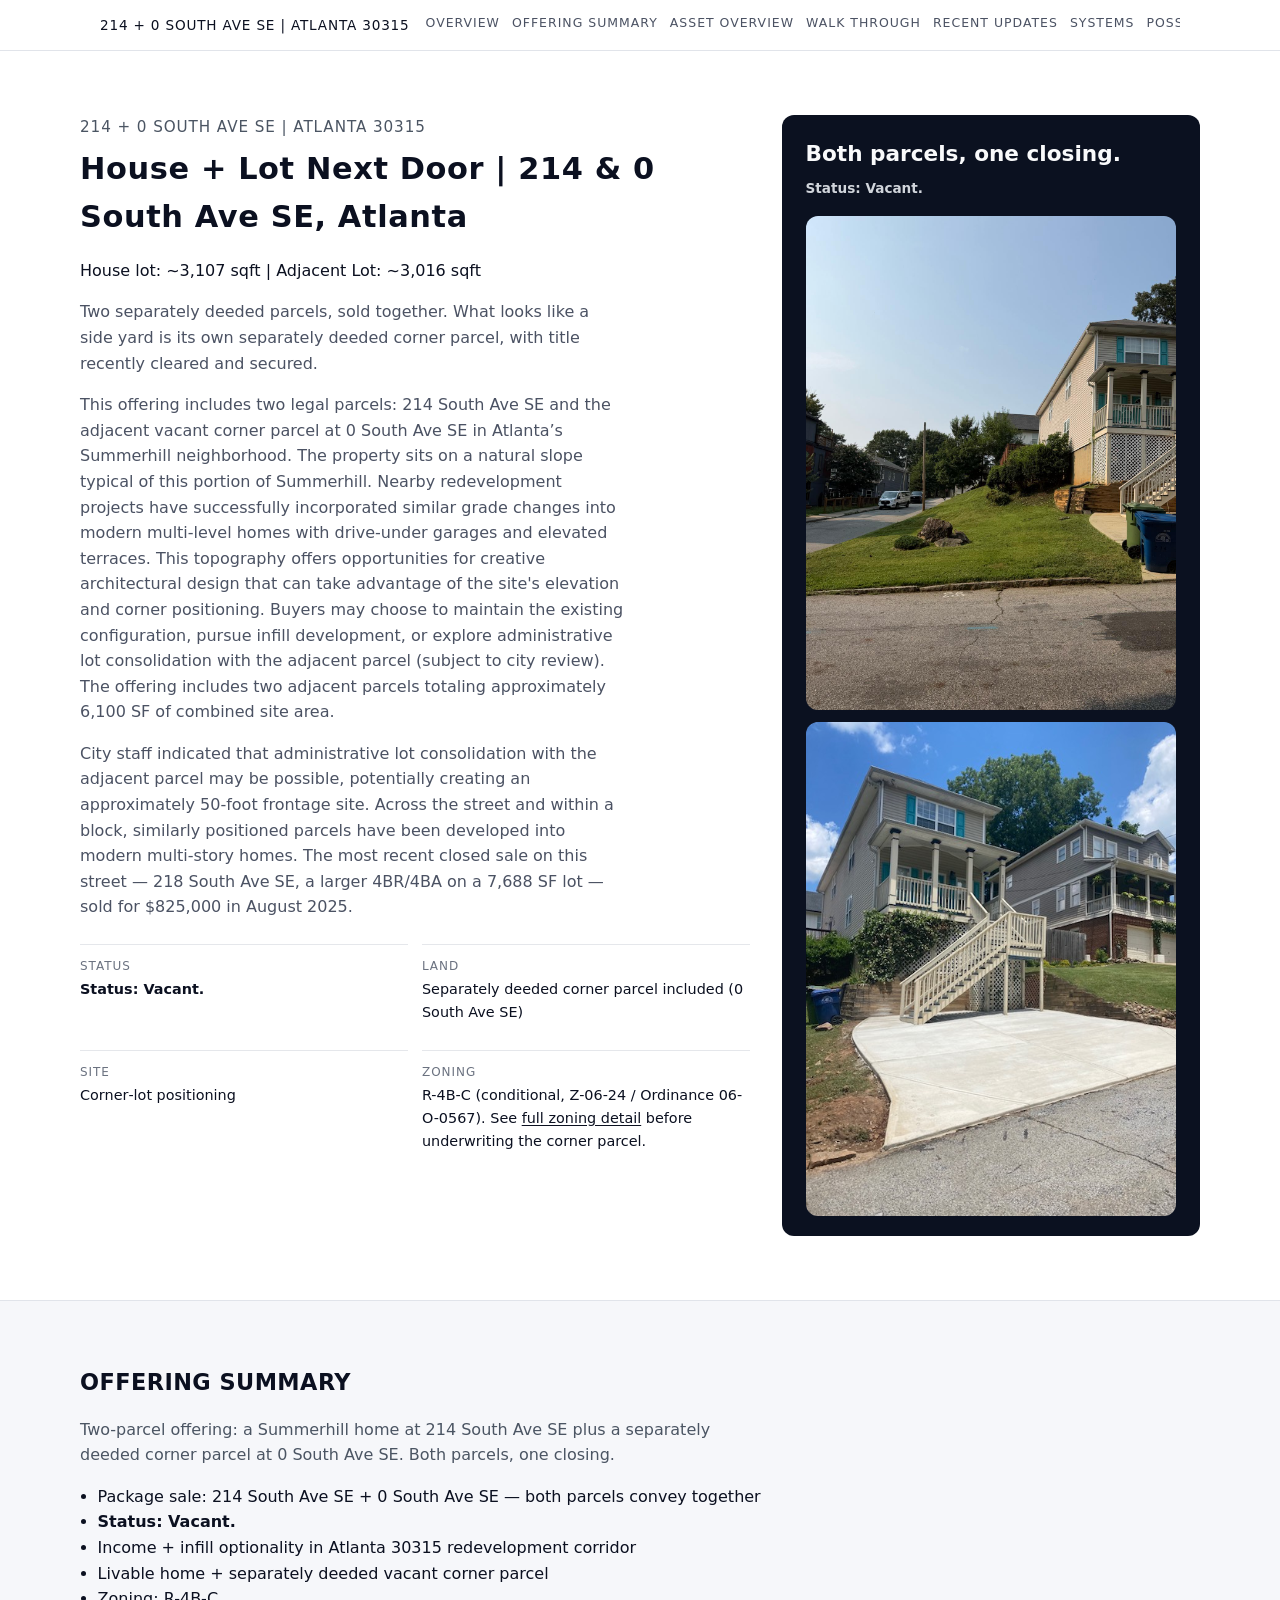
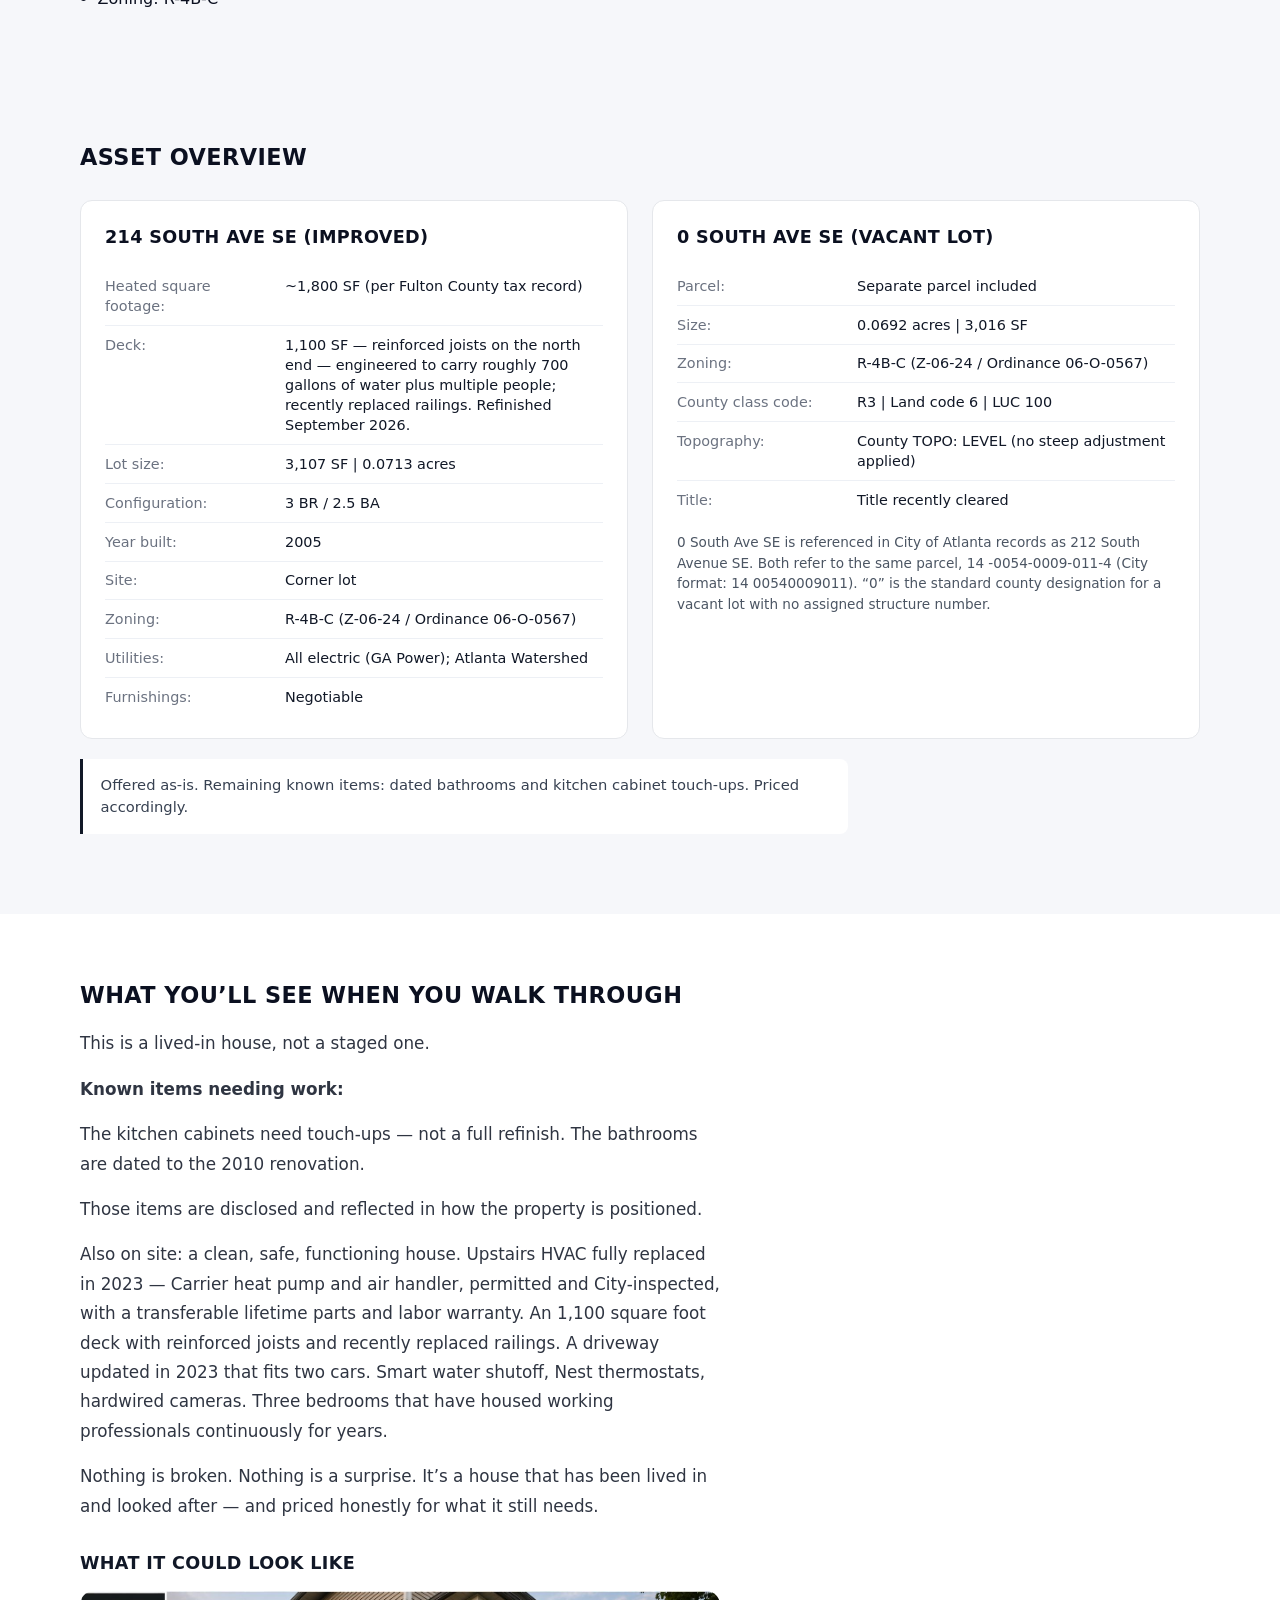
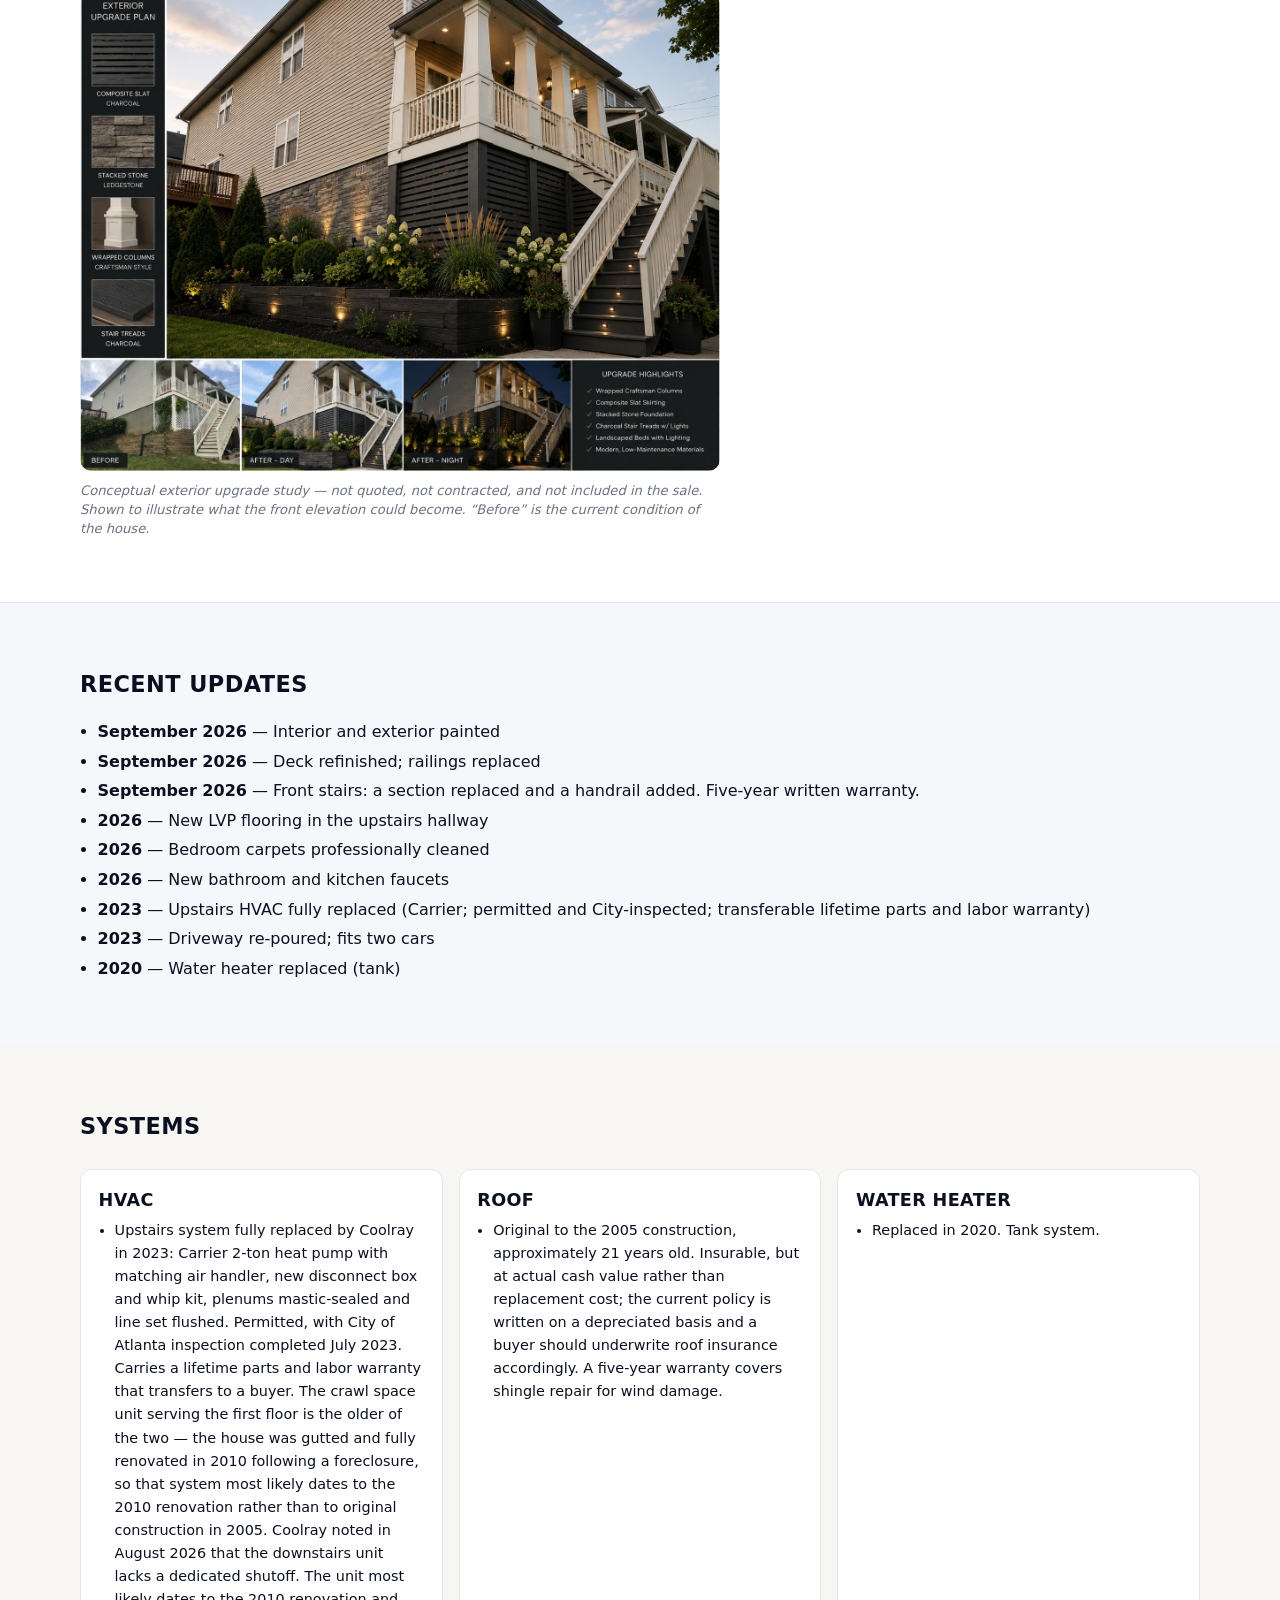
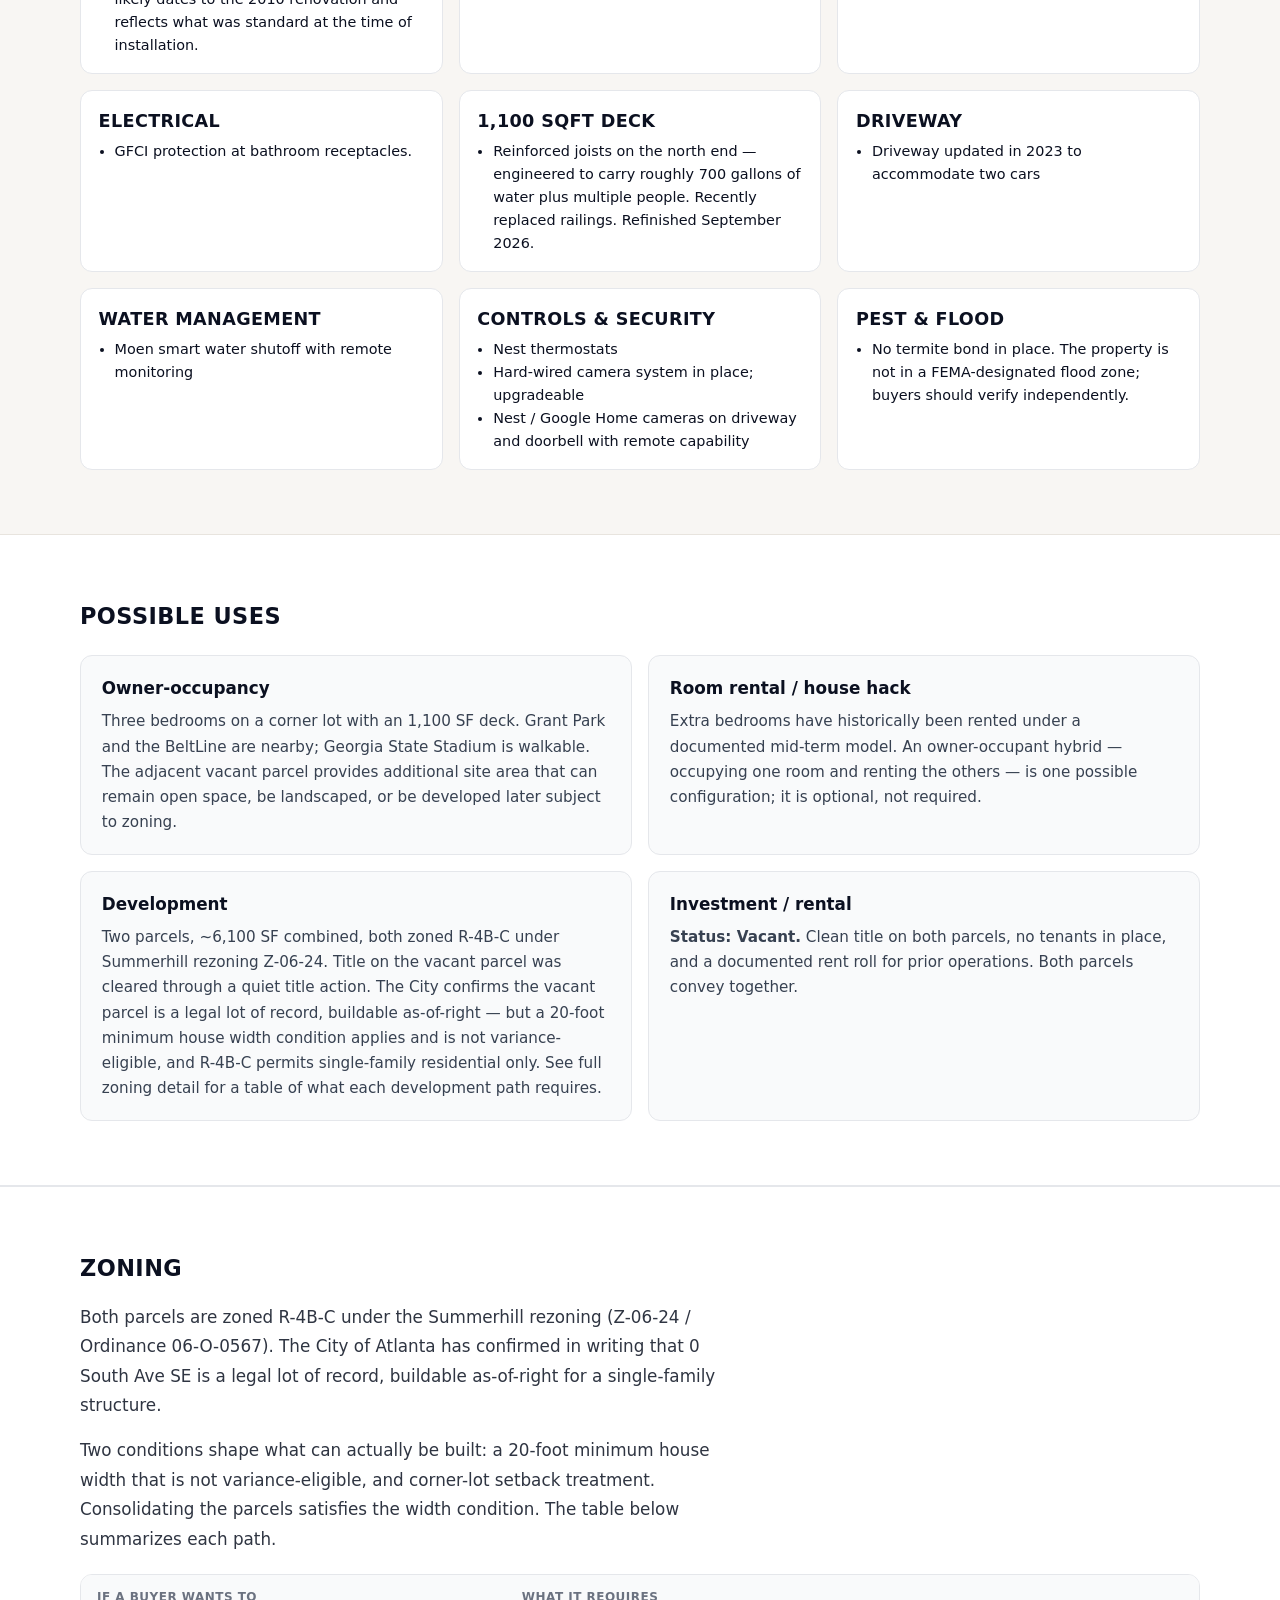
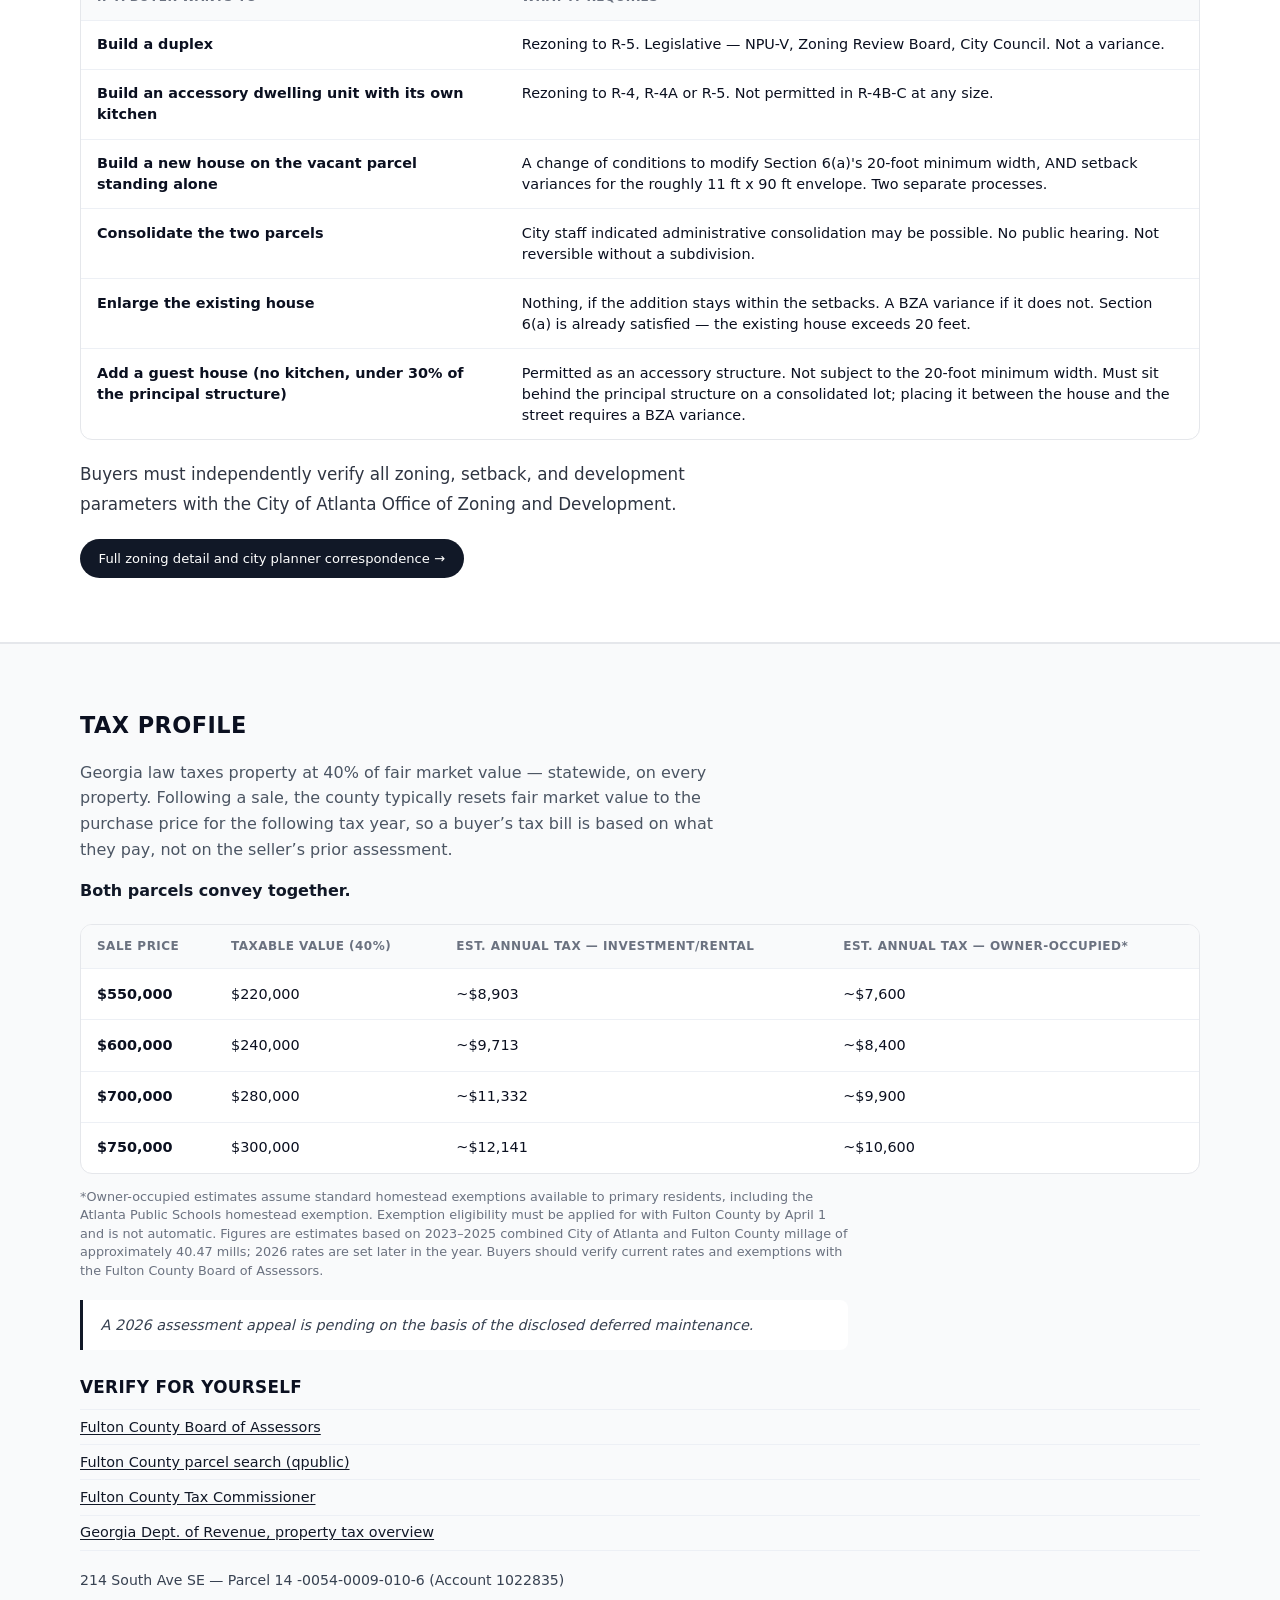
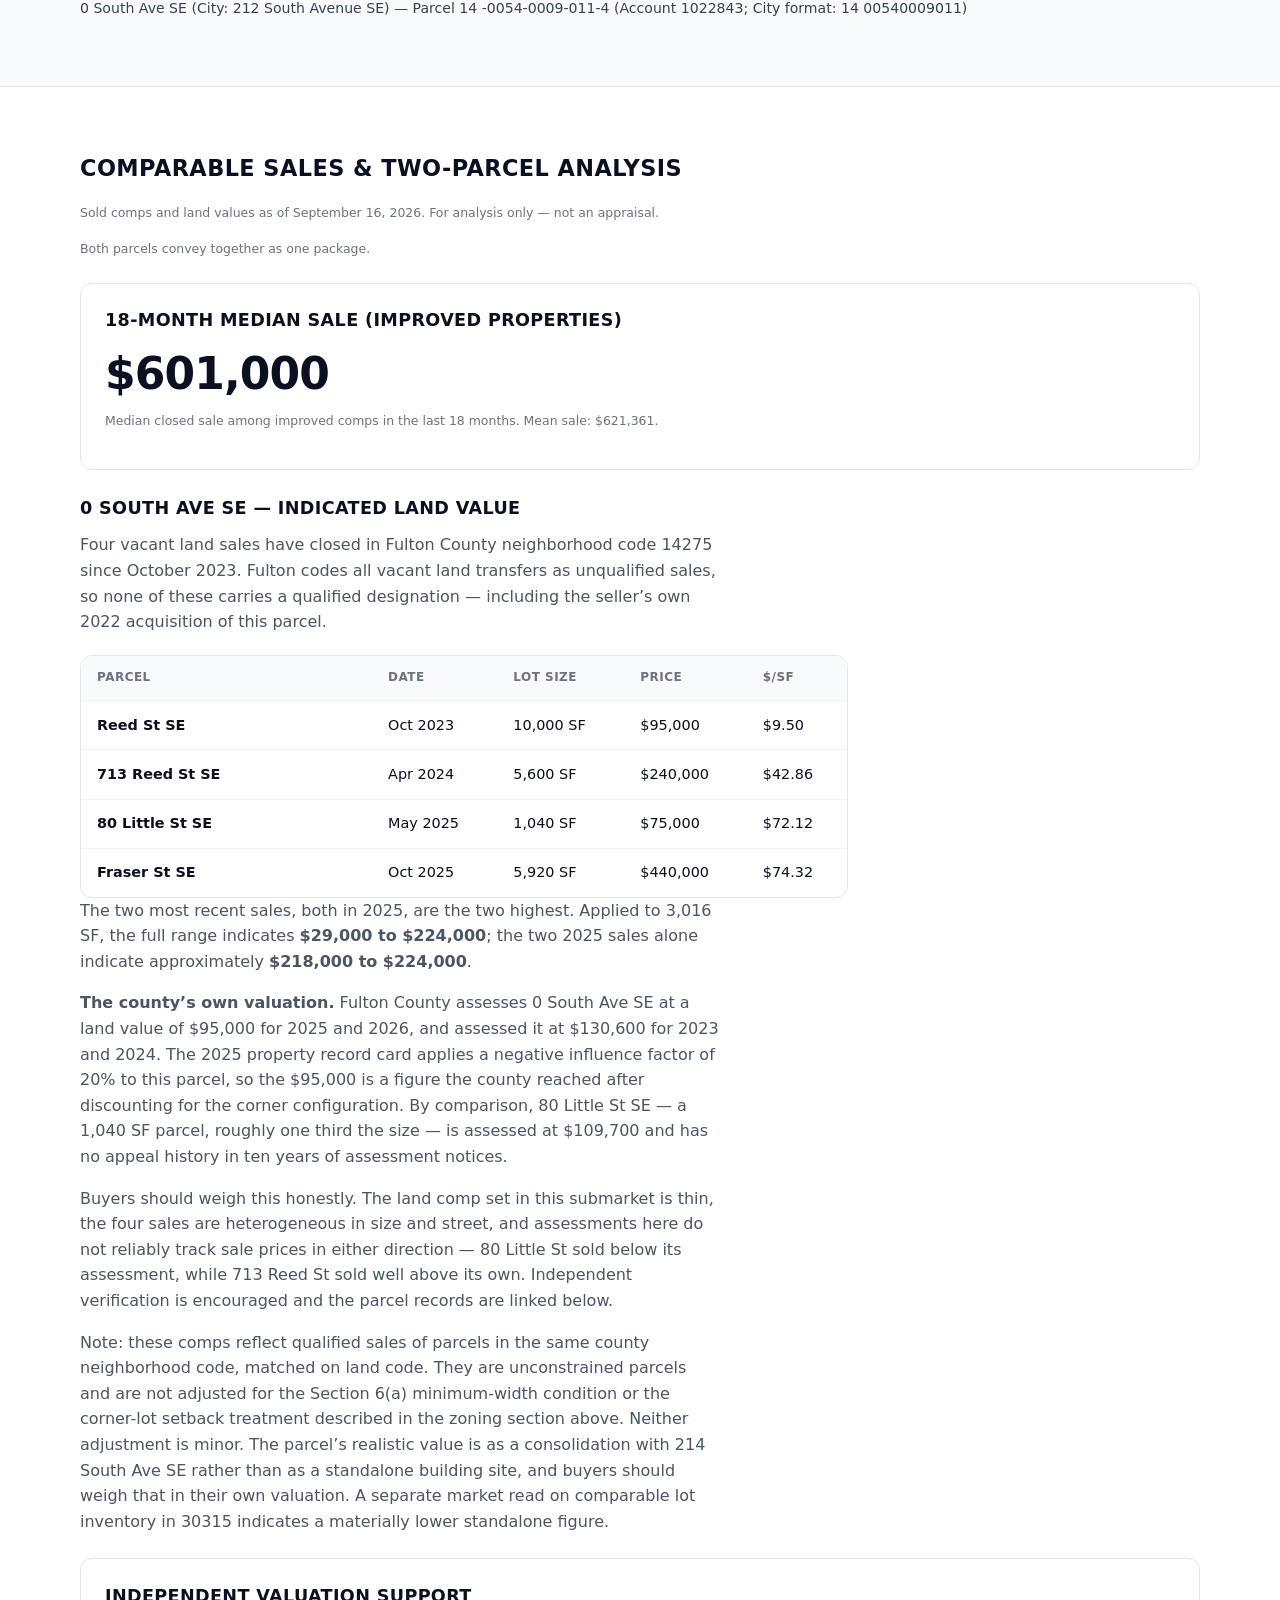
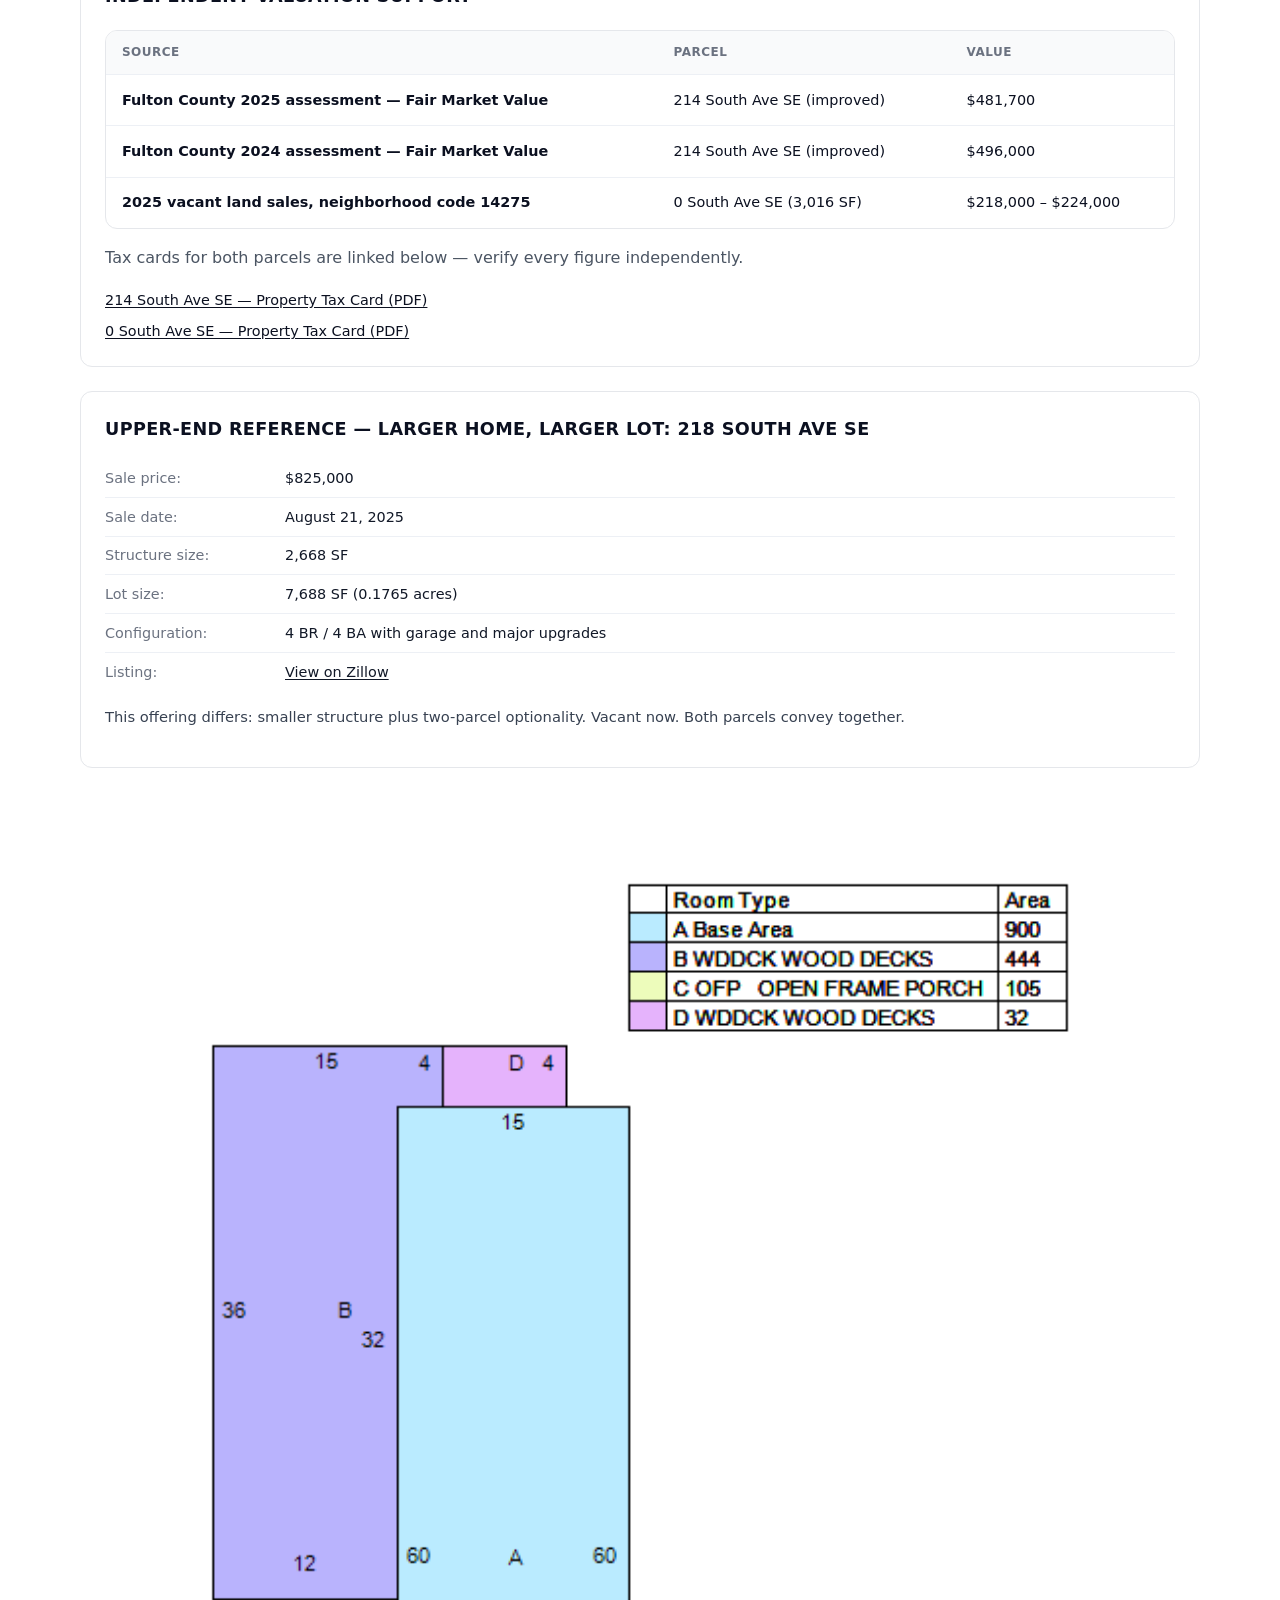
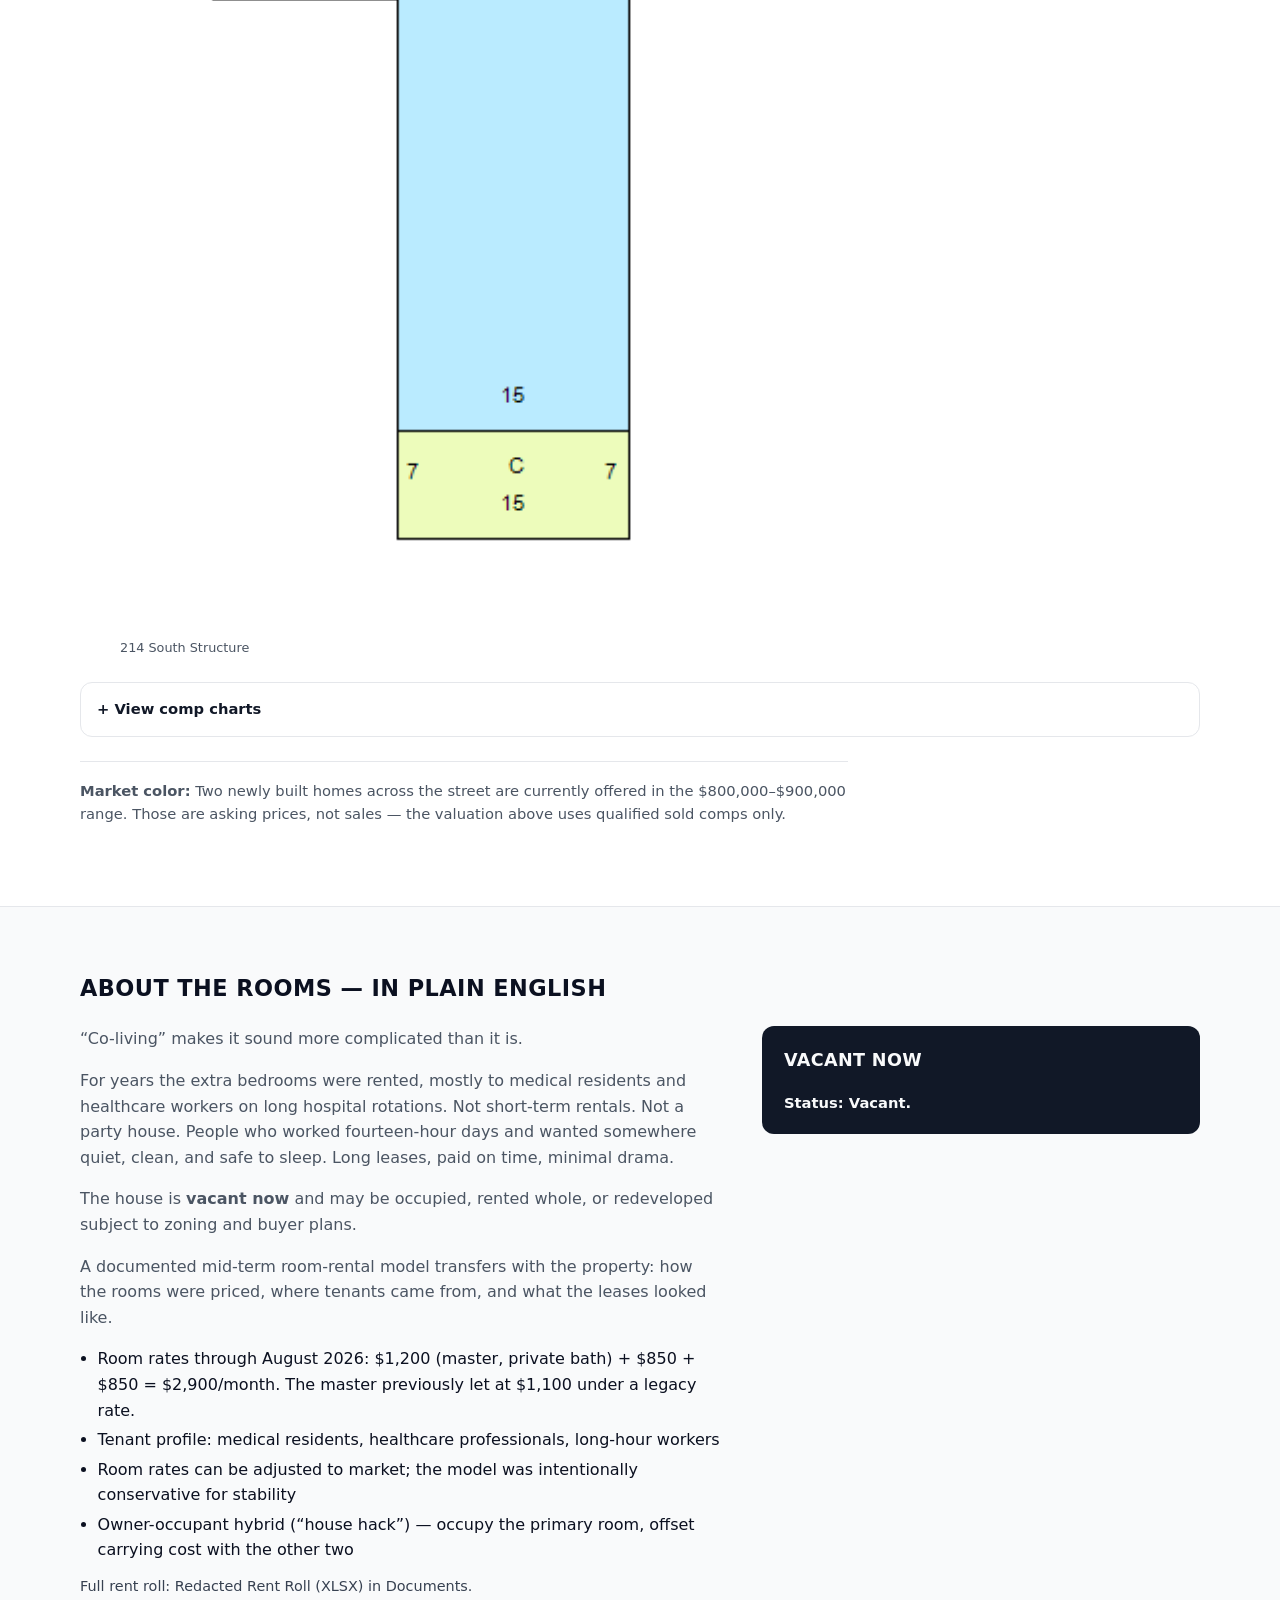
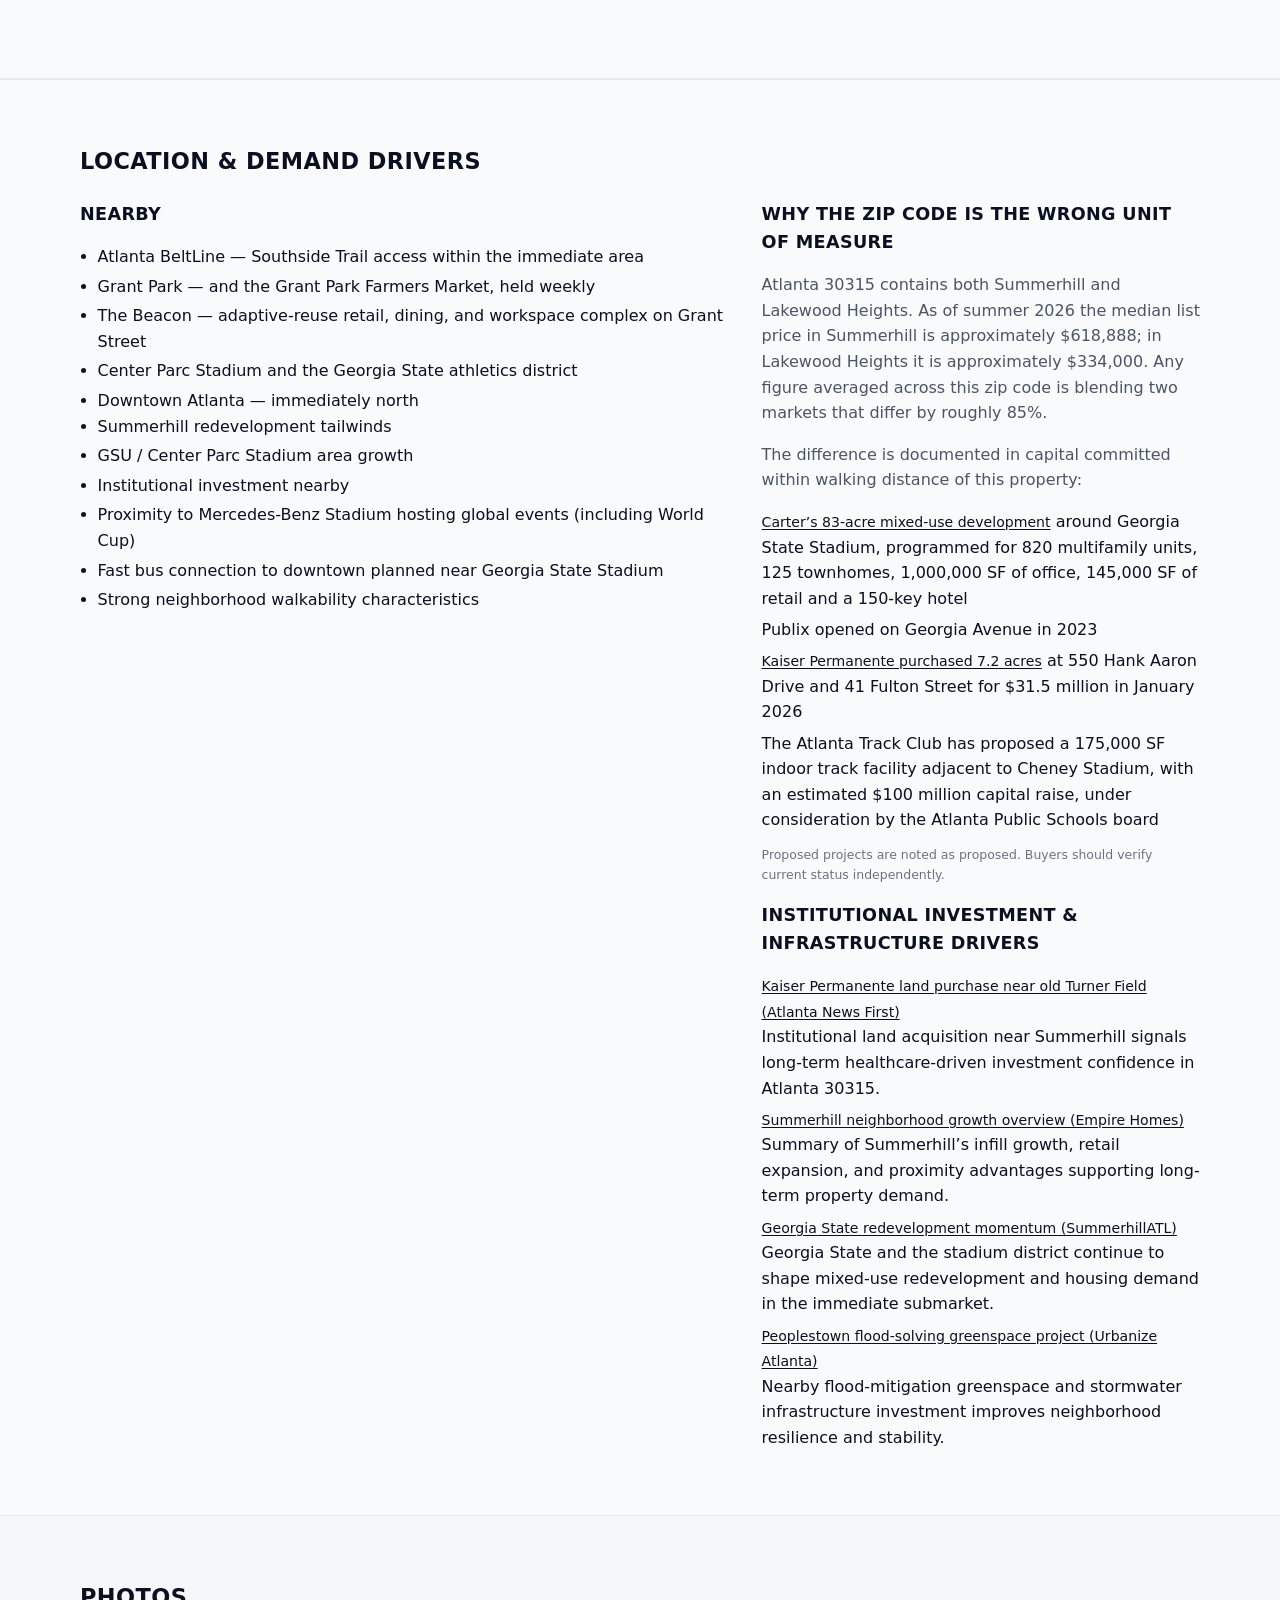
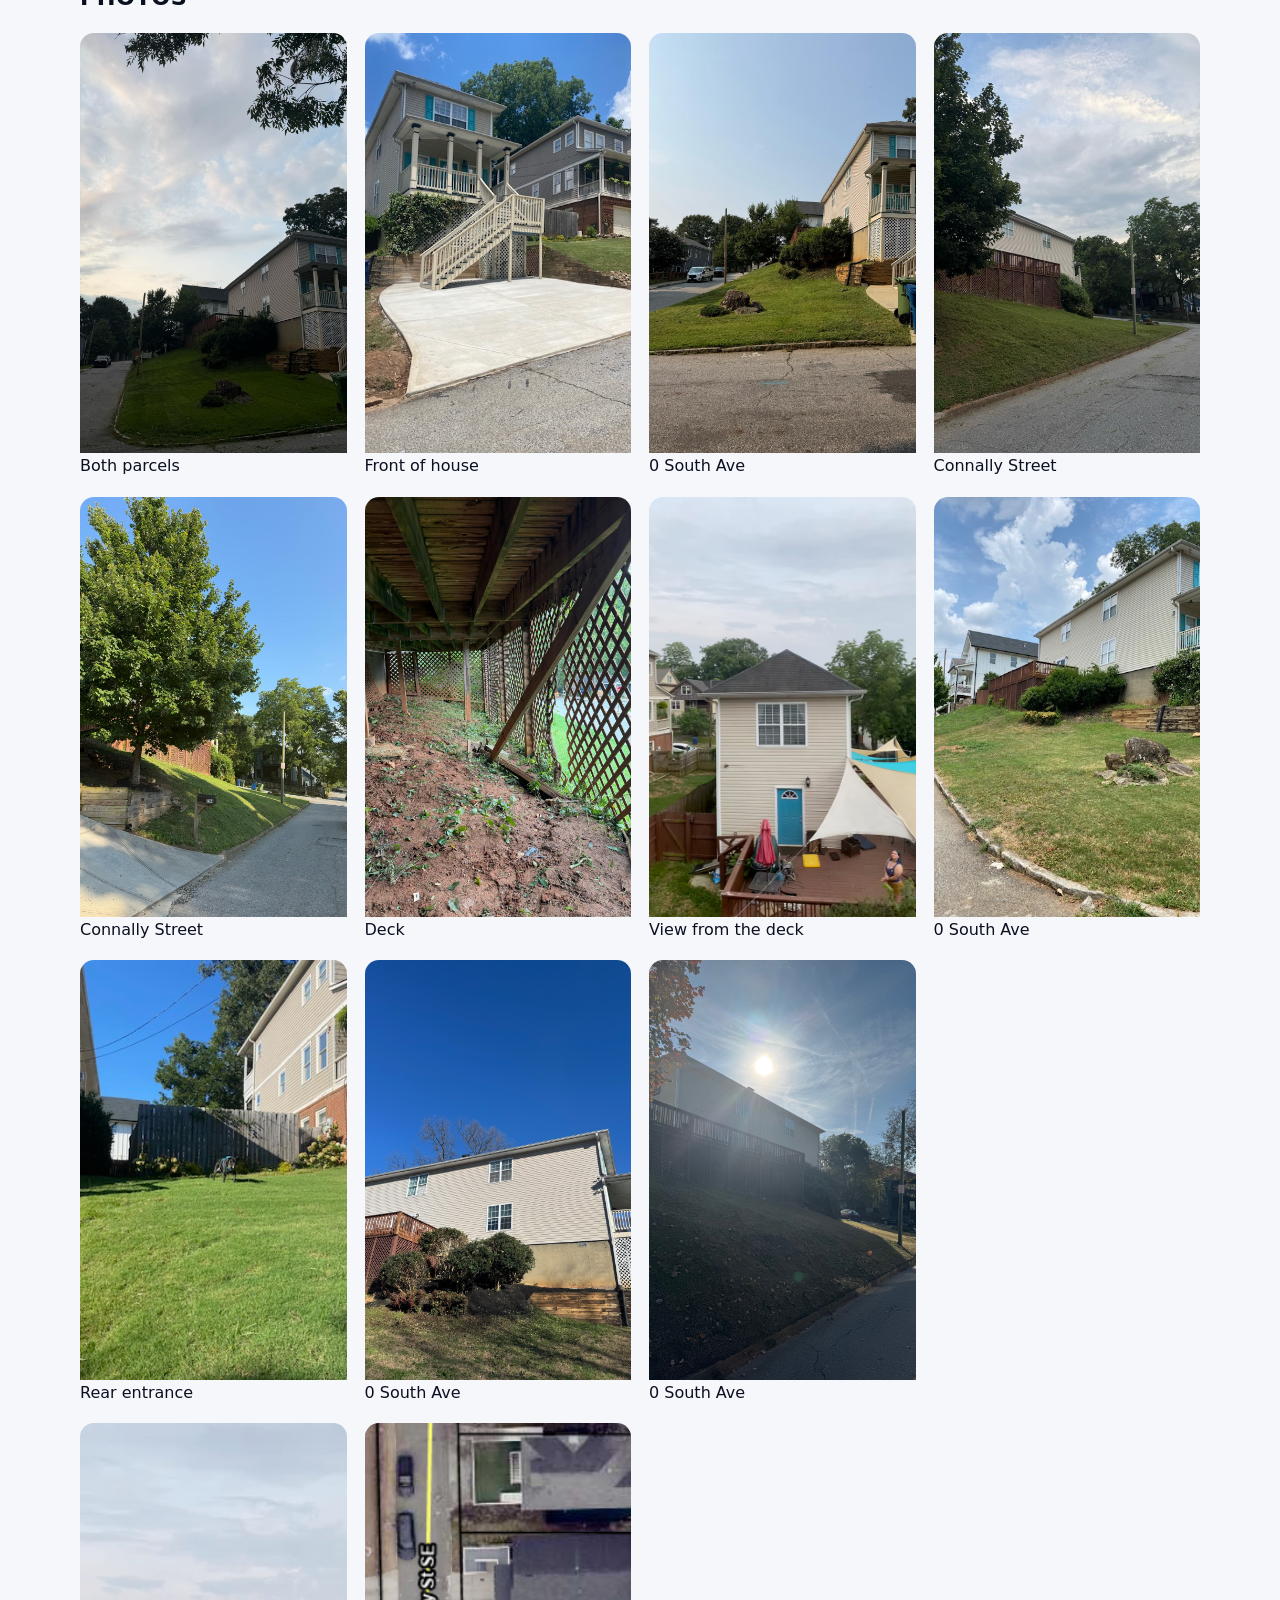
==== index.html @ 2aef4c03 "Remove hero asking/status summary block above H1 Drop the pre-headline parcel summary so the page op" ====
<!DOCTYPE html>
<html lang="en">
<head>
<meta charset="UTF-8" />
<meta name="viewport" content="width=device-width, initial-scale=1" />

<title>House + Lot Next Door | 214 & 0 South Ave SE, Atlanta</title>

<meta name="description" content="A Summerhill home plus the buildable lot next door — 214 + 0 South Ave SE, Atlanta 30315. Both parcels, one closing. Status: Vacant.">

<meta name="keywords" content="Summerhill Atlanta buildable lot, Atlanta 30315 vacant land, Summerhill development opportunity, Grant Park development site, Atlanta infill development lot, corner lot Atlanta development">

<script type="application/ld+json">
{
 "@context": "https://schema.org",
 "@type": "Residence",
 "name": "214 & 0 South Ave SE",
 "address": {
   "@type": "PostalAddress",
   "streetAddress": "214 South Ave SE",
   "addressLocality": "Atlanta",
   "addressRegion": "GA",
   "postalCode": "30315",
   "addressCountry": "US"
 },

 "description": "Two-parcel property in Summerhill Atlanta: a home at 214 South Ave SE plus a buildable corner lot at 0 South Ave SE. Both parcels, one closing. Status: Vacant."
}
</script>

<link rel="stylesheet" href="styles.css?v=20260916b" />
</head>

<body>

<header class="site-header">
<div class="header-inner">

<div class="header-left">
<span class="header-address">214 + 0 South Ave SE | Atlanta 30315</span>
</div>

<button class="nav-toggle" type="button" aria-label="Toggle navigation" aria-expanded="false">
  <span></span><span></span><span></span>
</button>

<nav class="header-nav">
<a href="#overview">Overview</a>
<a href="#offering-summary">Offering Summary</a>
<a href="#asset-overview">Asset Overview</a>
<a href="#walk-through">Walk Through</a>
<a href="#recent-updates">Recent Updates</a>
<a href="#systems">Systems</a>
<a href="#possible-uses">Possible Uses</a>
<a href="/zoning">Zoning</a>
<a href="#tax-profile">Tax Profile</a>
<a href="#data">Comparable Sales</a>
<a href="#operations">About the Rooms</a>
<a href="#location">Location</a>
<a href="#photos">Photos</a>
<a href="#about-house">About the House</a>
<a href="#documents">Documents</a>
</nav>

<!-- MLS: offering packet CTA hidden
<div class="header-ctas">
<a class="btn btn-primary" href="docs/214SouthAve_Offering_Packet.pdf?v=20260916b" target="_blank" rel="noopener">Get the Offering Packet</a>
</div>
-->

</div>
</header>

<div class="print-only print-masthead">
  <p class="print-masthead-address">214 + 0 South Ave SE | Atlanta 30315</p>
  <p class="print-masthead-price">Both parcels, one closing.</p>
  <p class="print-masthead-vacant"><strong>Status: Vacant.</strong></p>
</div>

<main>

<section id="overview" class="section hero">
<div class="section-inner hero-grid">

<div class="hero-copy">

<p class="hero-address-line">214 + 0 South Ave SE | Atlanta 30315</p>

<h1>House + Lot Next Door | 214 & 0 South Ave SE, Atlanta</h1>

<p class="hero-lots">
House lot: ~3,107 sqft | Adjacent Lot: ~3,016 sqft
</p>

<p class="hero-subtitle">
Two separately deeded parcels, sold together. What looks like a side yard is its own separately deeded corner parcel, with title recently cleared and secured.
</p>

<p class="hero-subtitle">

This offering includes two legal parcels: 214 South Ave SE and the adjacent vacant corner parcel at 0 South Ave SE in Atlanta’s Summerhill neighborhood.

The property sits on a natural slope typical of this portion of Summerhill. Nearby redevelopment projects have successfully incorporated similar grade changes into modern multi‑level homes with drive‑under garages and elevated terraces.

This topography offers opportunities for creative architectural design that can take advantage of the site's elevation and corner positioning.

Buyers may choose to maintain the existing configuration, pursue infill development, or explore administrative lot consolidation with the adjacent parcel (subject to city review).

The offering includes two adjacent parcels totaling approximately 6,100 SF of combined site area.

</p>

<p class="hero-subtitle">

City staff indicated that administrative lot consolidation with the adjacent parcel may be possible, potentially creating an approximately 50-foot frontage site.

Across the street and within a block, similarly positioned parcels have been developed into modern multi-story homes. The most recent closed sale on this street — 218 South Ave SE, a larger 4BR/4BA on a 7,688 SF lot — sold for $825,000 in August 2025.

</p>

<div class="hero-highlights">

<div class="highlight-item">
<div class="highlight-label">Status</div>
<div class="highlight-text"><strong>Status: Vacant.</strong></div>
</div>

<div class="highlight-item">
<div class="highlight-label">Land</div>
<div class="highlight-text">Separately deeded corner parcel included (0 South Ave SE)</div>
</div>

<div class="highlight-item">
<div class="highlight-label">Site</div>
<div class="highlight-text">Corner‑lot positioning</div>
</div>

<div class="highlight-item">
<div class="highlight-label">Zoning</div>
<div class="highlight-text">
R-4B-C (conditional, Z-06-24 / Ordinance 06-O-0567). See <a href="/zoning">full zoning detail</a> before underwriting the corner parcel.
</div>
</div>

</div>

<!-- MLS: offering packet CTA hidden
<div class="cta-pair hero-cta-pair">
  <a class="btn btn-primary" href="docs/214SouthAve_Offering_Packet.pdf?v=20260916b" target="_blank" rel="noopener">Get the Offering Packet</a>
</div>
-->
</div>

<aside class="hero-price">

<p class="price-note price-note-lead">
<strong>Both parcels, one closing.</strong>
</p>

<p class="price-note">
<strong>Status: Vacant.</strong>
</p>

<!-- MLS: offering packet CTA hidden
<div class="cta-pair cta-pair-stack">
  <a class="btn btn-primary btn-block" href="docs/214SouthAve_Offering_Packet.pdf?v=20260916b" target="_blank" rel="noopener">Get the Offering Packet</a>
</div>
-->

<img class="hero-front-image" src="photos/0_south_ave.jpeg" alt="0 South Ave SE" />
<img class="hero-front-image hero-front-image-secondary" src="photos/front-of-house1.jpg" alt="214 South Ave SE – front of house" />

</aside>

</div>
</section>

    <!-- Offering Summary -->
    <section id="offering-summary" class="section executive-summary">
  <div class="section-inner">
    <h2>Offering Summary</h2>
    <p class="summary-text">
      Two-parcel offering: a Summerhill home at 214 South Ave SE plus a separately deeded corner parcel at 0 South Ave SE. Both parcels, one closing.
    </p>
    <div class="summary-bullets">
      <ul>
        <li>Package sale: 214 South Ave SE + 0 South Ave SE — both parcels convey together</li>
        <li><strong>Status: Vacant.</strong></li>
        <li>Income + infill optionality in Atlanta 30315 redevelopment corridor</li>
        <li>Livable home + separately deeded vacant corner parcel</li>
        <li>Zoning: R-4B-C</li>
      </ul>
    </div>
  </div>
</section>

    <!-- Asset Overview -->
    <section id="asset-overview" class="section asset-overview">
      <div class="section-inner">
        <h2>Asset Overview</h2>
        <div class="card-grid two-up">
          <article class="card">
            <h3>214 South Ave SE (Improved)</h3>
            <dl class="data-list">
              <div class="data-row"><dt>Heated square footage</dt><dd>~1,800 SF (per Fulton County tax record)</dd></div>
              <div class="data-row"><dt>Deck</dt><dd>1,100 SF — reinforced joists on the north end — engineered to carry roughly 700 gallons of water plus multiple people; recently replaced railings. Refinished September 2026.</dd></div>
              <div class="data-row"><dt>Lot size</dt><dd>3,107 SF | 0.0713 acres</dd></div>
              <div class="data-row"><dt>Configuration</dt><dd>3 BR / 2.5 BA</dd></div>
              <div class="data-row"><dt>Year built</dt><dd>2005</dd></div>
              <div class="data-row"><dt>Site</dt><dd>Corner lot</dd></div>
              <div class="data-row"><dt>Zoning</dt><dd>R-4B-C (Z-06-24 / Ordinance 06-O-0567)</dd></div>
              <div class="data-row"><dt>Utilities</dt><dd>All electric (GA Power); Atlanta Watershed</dd></div>
              <div class="data-row"><dt>Furnishings</dt><dd>Negotiable</dd></div>
            </dl>
          </article>
          <article class="card">
            <h3>0 South Ave SE (Vacant Lot)</h3>
            <dl class="data-list">
              <div class="data-row"><dt>Parcel</dt><dd>Separate parcel included</dd></div>
              <div class="data-row"><dt>Size</dt><dd>0.0692 acres | 3,016 SF</dd></div>
              <div class="data-row"><dt>Zoning</dt><dd>R-4B-C (Z-06-24 / Ordinance 06-O-0567)</dd></div>
              <div class="data-row"><dt>County class code</dt><dd>R3 | Land code 6 | LUC 100</dd></div>
              <div class="data-row"><dt>Topography</dt><dd>County TOPO: LEVEL (no steep adjustment applied)</dd></div>
              <div class="data-row"><dt>Title</dt><dd>Title recently cleared</dd></div>
            </dl>
            <p class="parcel-alias-note">
              0 South Ave SE is referenced in City of Atlanta records as 212 South Avenue SE. Both refer to the same parcel, 14 -0054-0009-011-4 (City format: 14 00540009011). “0” is the standard county designation for a vacant lot with no assigned structure number.
            </p>
          </article>
        </div>
        <p class="as-is-note">
          Offered as-is. Remaining known items: dated bathrooms and kitchen cabinet touch-ups. Priced accordingly.
        </p>
      </div>
    </section>

    <!-- Walk Through -->
    <section id="walk-through" class="section walk-through">
      <div class="section-inner">
        <h2>What You’ll See When You Walk Through</h2>
        <div class="narrative-copy">
          <p>This is a lived-in house, not a staged one.</p>
          <p><strong>Known items needing work:</strong></p>
          <p>The kitchen cabinets need touch-ups — not a full refinish. The bathrooms are dated to the 2010 renovation.</p>
          <p>Those items are disclosed and reflected in how the property is positioned.</p>
          <p>Also on site: a clean, safe, functioning house. Upstairs HVAC fully replaced in 2023 — Carrier heat pump and air handler, permitted and City-inspected, with a transferable lifetime parts and labor warranty. An 1,100 square foot deck with reinforced joists and recently replaced railings. A driveway updated in 2023 that fits two cars. Smart water shutoff, Nest thermostats, hardwired cameras. Three bedrooms that have housed working professionals continuously for years.</p>
          <p>Nothing is broken. Nothing is a surprise. It’s a house that has been lived in and looked after — and priced honestly for what it still needs.</p>
        </div>
        <div class="walk-through-study">
          <h3>What it could look like</h3>
          <figure class="photo-placeholder walk-through-study-figure">
            <a href="photos/exterior_upgrade_plan.jpg" target="_blank" rel="noopener">
              <img
                src="photos/exterior_upgrade_plan.jpg"
                alt="Exterior upgrade study for 214 South Ave SE showing before and after views of the front elevation with wrapped Craftsman columns, stacked stone foundation, composite slat skirting, charcoal stair treads with lighting, and landscaped beds"
              />
            </a>
            <figcaption>Conceptual exterior upgrade study — not quoted, not contracted, and not included in the sale. Shown to illustrate what the front elevation could become. “Before” is the current condition of the house.</figcaption>
          </figure>
        </div>
      </div>
    </section>

    <!-- Recent Updates -->
    <section id="recent-updates" class="section recent-updates">
      <div class="section-inner">
        <h2>Recent Updates</h2>
        <ul class="bullet-list">
          <li><strong>September 2026</strong> — Interior and exterior painted</li>
          <li><strong>September 2026</strong> — Deck refinished; railings replaced</li>
          <li><strong>September 2026</strong> — Front stairs: a section replaced and a handrail added. Five-year written warranty.</li>
          <li><strong>2026</strong> — New LVP flooring in the upstairs hallway</li>
          <li><strong>2026</strong> — Bedroom carpets professionally cleaned</li>
          <li><strong>2026</strong> — New bathroom and kitchen faucets</li>
          <li><strong>2023</strong> — Upstairs HVAC fully replaced (Carrier; permitted and City-inspected; transferable lifetime parts and labor warranty)</li>
          <li><strong>2023</strong> — Driveway re-poured; fits two cars</li>
          <li><strong>2020</strong> — Water heater replaced (tank)</li>
        </ul>
      </div>
    </section>

    <!-- Systems -->
    <section id="systems" class="section about-house">
      <div class="section-inner">
        <h2>Systems</h2>
        <div class="feature-grid about-house-systems">
          <div class="feature-tile">
            <h3>HVAC</h3>
            <ul>
              <li>Upstairs system fully replaced by Coolray in 2023: Carrier 2-ton heat pump with matching air handler, new disconnect box and whip kit, plenums mastic-sealed and line set flushed. Permitted, with City of Atlanta inspection completed July 2023. Carries a lifetime parts and labor warranty that transfers to a buyer. The crawl space unit serving the first floor is the older of the two — the house was gutted and fully renovated in 2010 following a foreclosure, so that system most likely dates to the 2010 renovation rather than to original construction in 2005. Coolray noted in August 2026 that the downstairs unit lacks a dedicated shutoff. The unit most likely dates to the 2010 renovation and reflects what was standard at the time of installation.</li>
            </ul>
          </div>
          <div class="feature-tile">
            <h3>Roof</h3>
            <ul>
              <li>Original to the 2005 construction, approximately 21 years old. Insurable, but at actual cash value rather than replacement cost; the current policy is written on a depreciated basis and a buyer should underwrite roof insurance accordingly. A five-year warranty covers shingle repair for wind damage.</li>
            </ul>
          </div>
          <div class="feature-tile">
            <h3>Water Heater</h3>
            <ul>
              <li>Replaced in 2020. Tank system.</li>
            </ul>
          </div>
          <div class="feature-tile">
            <h3>Electrical</h3>
            <ul>
              <li>GFCI protection at bathroom receptacles.</li>
            </ul>
          </div>
          <div class="feature-tile">
            <h3>1,100 SqFt Deck</h3>
            <ul>
              <li>Reinforced joists on the north end — engineered to carry roughly 700 gallons of water plus multiple people. Recently replaced railings. Refinished September 2026.</li>
            </ul>
          </div>
          <div class="feature-tile">
            <h3>Driveway</h3>
            <ul>
              <li>Driveway updated in 2023 to accommodate two cars</li>
            </ul>
          </div>
          <div class="feature-tile">
            <h3>Water Management</h3>
            <ul>
              <li>Moen smart water shutoff with remote monitoring</li>
            </ul>
          </div>
          <div class="feature-tile">
            <h3>Controls &amp; Security</h3>
            <ul>
              <li>Nest thermostats</li>
              <li>Hard-wired camera system in place; upgradeable</li>
              <li>Nest / Google Home cameras on driveway and doorbell with remote capability</li>
            </ul>
          </div>
          <div class="feature-tile">
            <h3>Pest &amp; Flood</h3>
            <ul>
              <li>No termite bond in place. The property is not in a FEMA-designated flood zone; buyers should verify independently.</li>
            </ul>
          </div>
        </div>
      </div>
    </section>

    <!-- Possible Uses -->
    <section id="possible-uses" class="section who-for">
      <div class="section-inner">
        <h2>Possible Uses</h2>
        <div class="who-for-grid">
          <article class="who-for-card">
            <h3>Owner-occupancy</h3>
            <p>Three bedrooms on a corner lot with an 1,100 SF deck. Grant Park and the BeltLine are nearby; Georgia State Stadium is walkable. The adjacent vacant parcel provides additional site area that can remain open space, be landscaped, or be developed later subject to zoning.</p>
          </article>
          <article class="who-for-card">
            <h3>Room rental / house hack</h3>
            <p>Extra bedrooms have historically been rented under a documented mid-term model. An owner-occupant hybrid — occupying one room and renting the others — is one possible configuration; it is optional, not required.</p>
          </article>
          <article class="who-for-card">
            <h3>Development</h3>
            <p>Two parcels, ~6,100 SF combined, both zoned R-4B-C under Summerhill rezoning Z-06-24. Title on the vacant parcel was cleared through a quiet title action. The City confirms the vacant parcel is a legal lot of record, buildable as-of-right — but a 20-foot minimum house width condition applies and is not variance-eligible, and R-4B-C permits single-family residential only. See <a href="/zoning">full zoning detail</a> for a table of what each development path requires.</p>
          </article>
          <article class="who-for-card">
            <h3>Investment / rental</h3>
            <p><strong>Status: Vacant.</strong> Clean title on both parcels, no tenants in place, and a documented rent roll for prior operations. Both parcels convey together.</p>
          </article>
        </div>
      </div>
    </section>

    <!-- Zoning (summary) -->
    <section id="zoning" class="section zoning-section">
      <div class="section-inner">
        <h2>Zoning</h2>
        <div class="narrative-copy">
          <p>Both parcels are zoned R-4B-C under the Summerhill rezoning (Z-06-24 / Ordinance 06-O-0567). The City of Atlanta has confirmed in writing that 0 South Ave SE is a legal lot of record, buildable as-of-right for a single-family structure.</p>
          <p>Two conditions shape what can actually be built: a 20-foot minimum house width that is not variance-eligible, and corner-lot setback treatment. Consolidating the parcels satisfies the width condition. The table below summarizes each path.</p>
        </div>
        <div class="tax-table-wrap path-table-wrap" role="region" aria-label="What each development path requires" tabindex="0">
          <table class="tax-table path-table">
            <thead>
              <tr>
                <th scope="col">If a buyer wants to</th>
                <th scope="col">What it requires</th>
              </tr>
            </thead>
            <tbody>
              <tr>
                <td data-label="If a buyer wants to">Build a duplex</td>
                <td data-label="What it requires">Rezoning to R-5. Legislative — NPU-V, Zoning Review Board, City Council. Not a variance.</td>
              </tr>
              <tr>
                <td data-label="If a buyer wants to">Build an accessory dwelling unit with its own kitchen</td>
                <td data-label="What it requires">Rezoning to R-4, R-4A or R-5. Not permitted in R-4B-C at any size.</td>
              </tr>
              <tr>
                <td data-label="If a buyer wants to">Build a new house on the vacant parcel standing alone</td>
                <td data-label="What it requires">A change of conditions to modify Section 6(a)'s 20-foot minimum width, AND setback variances for the roughly 11 ft x 90 ft envelope. Two separate processes.</td>
              </tr>
              <tr>
                <td data-label="If a buyer wants to">Consolidate the two parcels</td>
                <td data-label="What it requires">City staff indicated administrative consolidation may be possible. No public hearing. Not reversible without a subdivision.</td>
              </tr>
              <tr>
                <td data-label="If a buyer wants to">Enlarge the existing house</td>
                <td data-label="What it requires">Nothing, if the addition stays within the setbacks. A BZA variance if it does not. Section 6(a) is already satisfied — the existing house exceeds 20 feet.</td>
              </tr>
              <tr>
                <td data-label="If a buyer wants to">Add a guest house (no kitchen, under 30% of the principal structure)</td>
                <td data-label="What it requires">Permitted as an accessory structure. Not subject to the 20-foot minimum width. Must sit behind the principal structure on a consolidated lot; placing it between the house and the street requires a BZA variance.</td>
              </tr>
            </tbody>
          </table>
        </div>
        <div class="narrative-copy" style="margin-top: 1.25rem;">
          <p>Buyers must independently verify all zoning, setback, and development parameters with the City of Atlanta Office of Zoning and Development.</p>
        </div>
        <div class="cta-pair" style="margin-top: 1.25rem;">
          <a class="btn btn-primary" href="/zoning">Full zoning detail and city planner correspondence →</a>
        </div>
      </div>
    </section>

    <!-- Tax Profile -->
    <section id="tax-profile" class="section tax-section">
      <div class="section-inner">
        <h2>Tax Profile</h2>
        <p class="summary-text">
          Georgia law taxes property at 40% of fair market value — statewide, on every property. Following a sale, the county typically resets fair market value to the purchase price for the following tax year, so a buyer’s tax bill is based on what they pay, not on the seller’s prior assessment.
        </p>
        <p class="summary-text tax-convey">
          Both parcels convey together.
        </p>
        <div class="tax-table-wrap" role="region" aria-label="Estimated annual property taxes by sale price" tabindex="0">
          <table class="tax-table">
            <thead>
              <tr>
                <th scope="col">Sale Price</th>
                <th scope="col">Taxable Value (40%)</th>
                <th scope="col">Est. Annual Tax — Investment/Rental</th>
                <th scope="col">Est. Annual Tax — Owner-Occupied*</th>
              </tr>
            </thead>
            <tbody>
              <tr>
                <td data-label="Sale Price">$550,000</td>
                <td data-label="Taxable Value (40%)">$220,000</td>
                <td data-label="Est. Annual Tax — Investment/Rental">~$8,903</td>
                <td data-label="Est. Annual Tax — Owner-Occupied*">~$7,600</td>
              </tr>
              <tr>
                <td data-label="Sale Price">$600,000</td>
                <td data-label="Taxable Value (40%)">$240,000</td>
                <td data-label="Est. Annual Tax — Investment/Rental">~$9,713</td>
                <td data-label="Est. Annual Tax — Owner-Occupied*">~$8,400</td>
              </tr>
              <tr>
                <td data-label="Sale Price">$700,000</td>
                <td data-label="Taxable Value (40%)">$280,000</td>
                <td data-label="Est. Annual Tax — Investment/Rental">~$11,332</td>
                <td data-label="Est. Annual Tax — Owner-Occupied*">~$9,900</td>
              </tr>
              <tr>
                <td data-label="Sale Price">$750,000</td>
                <td data-label="Taxable Value (40%)">$300,000</td>
                <td data-label="Est. Annual Tax — Investment/Rental">~$12,141</td>
                <td data-label="Est. Annual Tax — Owner-Occupied*">~$10,600</td>
              </tr>
            </tbody>
          </table>
        </div>
        <p class="tax-footnote">
          *Owner-occupied estimates assume standard homestead exemptions available to primary residents, including the Atlanta Public Schools homestead exemption. Exemption eligibility must be applied for with Fulton County by April 1 and is not automatic. Figures are estimates based on 2023–2025 combined City of Atlanta and Fulton County millage of approximately 40.47 mills; 2026 rates are set later in the year. Buyers should verify current rates and exemptions with the Fulton County Board of Assessors.
        </p>

        <p class="tax-status">
          A 2026 assessment appeal is pending on the basis of the disclosed deferred maintenance.
        </p>

        <div class="tax-verify">
          <h3>Verify for yourself</h3>
          <ul class="tax-verify-links">
            <li>
              <a href="https://www.fultonassessor.org" target="_blank" rel="noopener">
                Fulton County Board of Assessors
              </a>
            </li>
            <li>
              <a href="https://qpublic.schneidercorp.com/Application.aspx?AppID=936" target="_blank" rel="noopener">
                Fulton County parcel search (qpublic)
              </a>
            </li>
            <li>
              <a href="https://www.fultoncountytaxes.org" target="_blank" rel="noopener">
                Fulton County Tax Commissioner
              </a>
            </li>
            <li>
              <a href="https://dor.georgia.gov/property-tax-real-and-personal-property" target="_blank" rel="noopener">
                Georgia Dept. of Revenue, property tax overview
              </a>
            </li>
          </ul>
          <ul class="tax-parcel-ids">
            <li>214 South Ave SE — Parcel 14 -0054-0009-010-6 (Account 1022835)</li>
            <li>0 South Ave SE (City: 212 South Avenue SE) — Parcel 14 -0054-0009-011-4 (Account 1022843; City format: 14 00540009011)</li>
          </ul>
        </div>
      </div>
    </section>

    <!-- Comparable Sales -->
    <section id="data" class="section data-section">
      <div class="section-inner">
        <h2>Comparable Sales &amp; Two-Parcel Analysis</h2>
        <p class="small-note">
          Sold comps and land values as of September 16, 2026. For analysis only — not an appraisal.
        </p>
        <p class="small-note">
          Both parcels convey together as one package.
        </p>

        <div class="card median-lead-card">
          <h3>18-Month Median Sale (Improved Properties)</h3>
          <p class="median-lead-figure">$601,000</p>
          <p class="small-note">Median closed sale among improved comps in the last 18 months. Mean sale: $621,361.</p>
        </div>

        <div class="land-value-block">
          <h3>0 South Ave SE — indicated land value</h3>
          <p class="summary-text">
            Four vacant land sales have closed in Fulton County neighborhood code 14275 since October 2023. Fulton codes all vacant land transfers as unqualified sales, so none of these carries a qualified designation — including the seller’s own 2022 acquisition of this parcel.
          </p>
          <div class="tax-table-wrap path-table-wrap" role="region" aria-label="Vacant land sales in neighborhood code 14275" tabindex="0">
            <table class="tax-table path-table">
              <thead>
                <tr>
                  <th scope="col">Parcel</th>
                  <th scope="col">Date</th>
                  <th scope="col">Lot size</th>
                  <th scope="col">Price</th>
                  <th scope="col">$/SF</th>
                </tr>
              </thead>
              <tbody>
                <tr>
                  <td data-label="Parcel"><a href="https://qpublic.schneidercorp.com/Application.aspx?AppID=936&amp;LayerID=18251&amp;PageTypeID=4&amp;KeyValue=14+005400070389" target="_blank" rel="noopener">Reed St SE</a></td>
                  <td data-label="Date">Oct 2023</td>
                  <td data-label="Lot size">10,000 SF</td>
                  <td data-label="Price">$95,000</td>
                  <td data-label="$/SF">$9.50</td>
                </tr>
                <tr>
                  <td data-label="Parcel"><a href="https://qpublic.schneidercorp.com/Application.aspx?AppID=936&amp;LayerID=18251&amp;PageTypeID=4&amp;KeyValue=14+005400040325" target="_blank" rel="noopener">713 Reed St SE</a></td>
                  <td data-label="Date">Apr 2024</td>
                  <td data-label="Lot size">5,600 SF</td>
                  <td data-label="Price">$240,000</td>
                  <td data-label="$/SF">$42.86</td>
                </tr>
                <tr>
                  <td data-label="Parcel"><a href="https://qpublic.schneidercorp.com/Application.aspx?AppID=936&amp;LayerID=18251&amp;PageTypeID=4&amp;KeyValue=14+005400040952" target="_blank" rel="noopener">80 Little St SE</a></td>
                  <td data-label="Date">May 2025</td>
                  <td data-label="Lot size">1,040 SF</td>
                  <td data-label="Price">$75,000</td>
                  <td data-label="$/SF">$72.12</td>
                </tr>
                <tr>
                  <td data-label="Parcel"><a href="https://qpublic.schneidercorp.com/Application.aspx?AppID=936&amp;LayerID=18251&amp;PageTypeID=4&amp;KeyValue=14+005400040507" target="_blank" rel="noopener">Fraser St SE</a></td>
                  <td data-label="Date">Oct 2025</td>
                  <td data-label="Lot size">5,920 SF</td>
                  <td data-label="Price">$440,000</td>
                  <td data-label="$/SF">$74.32</td>
                </tr>
              </tbody>
            </table>
          </div>
          <p class="summary-text">
            The two most recent sales, both in 2025, are the two highest. Applied to 3,016 SF, the full range indicates <strong>$29,000 to $224,000</strong>; the two 2025 sales alone indicate approximately <strong>$218,000 to $224,000</strong>.
          </p>
          <p class="summary-text">
            <strong>The county’s own valuation.</strong> Fulton County <a href="https://qpublic.schneidercorp.com/Application.aspx?AppID=936&amp;LayerID=18251&amp;PageTypeID=4&amp;KeyValue=14+005400090114" target="_blank" rel="noopener">assesses 0 South Ave SE at a land value of $95,000</a> for 2025 and 2026, and assessed it at $130,600 for 2023 and 2024. The 2025 property record card applies a negative influence factor of 20% to this parcel, so the $95,000 is a figure the county reached after discounting for the corner configuration. By comparison, 80 Little St SE — a 1,040 SF parcel, roughly one third the size — is assessed at $109,700 and has no appeal history in ten years of assessment notices.
          </p>
          <p class="summary-text">
            Buyers should weigh this honestly. The land comp set in this submarket is thin, the four sales are heterogeneous in size and street, and assessments here do not reliably track sale prices in either direction — 80 Little St sold below its assessment, while 713 Reed St sold well above its own. Independent verification is encouraged and the parcel records are linked below.
          </p>
          <p class="summary-text">
            Note: these comps reflect qualified sales of parcels in the same county neighborhood code, matched on land code. They are unconstrained parcels and are not adjusted for the Section 6(a) minimum-width condition or the corner-lot setback treatment described in the zoning section above. Neither adjustment is minor. The parcel’s realistic value is as a consolidation with 214 South Ave SE rather than as a standalone building site, and buyers should weigh that in their own valuation. A separate market read on comparable lot inventory in 30315 indicates a materially lower standalone figure.
          </p>
        </div>

        <div class="card valuation-support-card">
          <h3>Independent valuation support</h3>
          <div class="tax-table-wrap" role="region" aria-label="Independent valuation support" tabindex="0">
            <table class="tax-table">
              <thead>
                <tr>
                  <th scope="col">Source</th>
                  <th scope="col">Parcel</th>
                  <th scope="col">Value</th>
                </tr>
              </thead>
              <tbody>
                <tr>
                  <td data-label="Source">Fulton County 2025 assessment — Fair Market Value</td>
                  <td data-label="Parcel">214 South Ave SE (improved)</td>
                  <td data-label="Value">$481,700</td>
                </tr>
                <tr>
                  <td data-label="Source">Fulton County 2024 assessment — Fair Market Value</td>
                  <td data-label="Parcel">214 South Ave SE (improved)</td>
                  <td data-label="Value">$496,000</td>
                </tr>
                <tr>
                  <td data-label="Source">2025 vacant land sales, neighborhood code 14275</td>
                  <td data-label="Parcel">0 South Ave SE (3,016 SF)</td>
                  <td data-label="Value">$218,000 – $224,000</td>
                </tr>
              </tbody>
            </table>
          </div>
          <p class="summary-text" style="margin-top: 1rem;">
            Tax cards for both parcels are linked below — verify every figure independently.
          </p>
          <ul class="document-list valuation-docs">
            <li><a href="docs/214_property_taxes.pdf" target="_blank" rel="noopener">214 South Ave SE — Property Tax Card (PDF)</a></li>
            <li><a href="docs/0_South_Ave_Property_Tax.pdf" target="_blank" rel="noopener">0 South Ave SE — Property Tax Card (PDF)</a></li>
          </ul>
        </div>

        <div class="card anchor-comp-card">
          <h3>Upper-End Reference — Larger Home, Larger Lot: 218 South Ave SE</h3>
          <dl class="data-list">
            <div class="data-row"><dt>Sale price</dt><dd>$825,000</dd></div>
            <div class="data-row"><dt>Sale date</dt><dd>August 21, 2025</dd></div>
            <div class="data-row"><dt>Structure size</dt><dd>2,668 SF</dd></div>
            <div class="data-row"><dt>Lot size</dt><dd>7,688 SF (0.1765 acres)</dd></div>
            <div class="data-row"><dt>Configuration</dt><dd>4 BR / 4 BA with garage and major upgrades</dd></div>
            <div class="data-row">
              <dt>Listing</dt>
              <dd>
                <a href="https://www.zillow.com/homes/218-South-Ave-SE-Atlanta-GA-30315_rb/" target="_blank" rel="noopener">
                  View on Zillow
                </a>
              </dd>
            </div>
          </dl>
          <p class="positioning-line">
            This offering differs: smaller structure plus two-parcel optionality. Vacant now. Both parcels convey together.
          </p>
        </div>

        <figure class="data-visual sketch-visual">
          <img src="photos/sketch214.png" alt="214 South Sketch" />
          <figcaption>214 South Structure</figcaption>
        </figure>

        <details class="comp-charts">
          <summary>View comp charts</summary>
          <div class="data-visuals">
            <figure class="data-visual">
              <img src="photos/mean-sale-price-by-neighborhood-code.png"
                   alt="Mean sale price by neighborhood code" />
              <figcaption>Mean sale price by neighborhood code (last 18 months)</figcaption>
            </figure>
            <figure class="data-visual">
              <img src="photos/sqftsale_priceby_neighborhood_code.png"
                   alt="Mean land sale price by square foot" />
              <figcaption>Mean land $/SF by area (last 18 months)</figcaption>
            </figure>
          </div>
        </details>

        <p class="market-color-note">
          <strong>Market color:</strong> Two newly built homes across the street are currently offered in the $800,000–$900,000 range. Those are asking prices, not sales — the valuation above uses qualified sold comps only.
        </p>
      </div>
    </section>

    <!-- About the Rooms -->
    <section id="operations" class="section operations">
      <div class="section-inner">
        <h2>About the Rooms — In Plain English</h2>
        <div class="content-grid">
          <div>
            <p class="summary-text">
              “Co-living” makes it sound more complicated than it is.
            </p>
            <p class="summary-text">
              For years the extra bedrooms were rented, mostly to medical residents and healthcare workers on long hospital rotations. Not short-term rentals. Not a party house. People who worked fourteen-hour days and wanted somewhere quiet, clean, and safe to sleep. Long leases, paid on time, minimal drama.
            </p>
            <p class="summary-text">
              The house is <strong>vacant now</strong> and may be occupied, rented whole, or redeveloped subject to zoning and buyer plans.
            </p>
            <p class="summary-text">
              A documented mid-term room-rental model transfers with the property: how the rooms were priced, where tenants came from, and what the leases looked like.
            </p>
            <ul class="bullet-list">
              <li>Room rates through August 2026: $1,200 (master, private bath) + $850 + $850 = $2,900/month. The master previously let at $1,100 under a legacy rate.</li>
              <li>Tenant profile: medical residents, healthcare professionals, long-hour workers</li>
              <li>Room rates can be adjusted to market; the model was intentionally conservative for stability</li>
              <li>Owner-occupant hybrid (“house hack”) — occupy the primary room, offset carrying cost with the other two</li>
            </ul>
            <p class="emphasis-text">Full rent roll: <a href="docs/214SouthAve_Rent_Roll_REDACTED.xlsx" target="_blank" rel="noopener">Redacted Rent Roll (XLSX)</a> in Documents.</p>
          </div>
          <aside class="note-card">
            <h3>Vacant now</h3>
            <p><strong>Status: Vacant.</strong></p>
          </aside>
        </div>
      </div>
    </section>

    <!-- Location & Demand Drivers -->
    <section id="location" class="section location">
      <div class="section-inner">
        <h2>Location &amp; Demand Drivers</h2>
        <div class="content-grid">
          <div>
            <h3>Nearby</h3>
            <ul class="bullet-list">
              <li>Atlanta BeltLine — Southside Trail access within the immediate area</li>
              <li>Grant Park — and the Grant Park Farmers Market, held weekly</li>
              <li>The Beacon — adaptive-reuse retail, dining, and workspace complex on Grant Street</li>
              <li>Center Parc Stadium and the Georgia State athletics district</li>
              <li>Downtown Atlanta — immediately north</li>
            </ul>
            <ul class="bullet-list">
              <li>Summerhill redevelopment tailwinds</li>
              <li>GSU / Center Parc Stadium area growth</li>
              <li>Institutional investment nearby</li>
              <li>Proximity to Mercedes-Benz Stadium hosting global events (including World Cup)</li>
              <li>Fast bus connection to downtown planned near Georgia State Stadium</li>
              <li>Strong neighborhood walkability characteristics</li>
            </ul>
          </div>
          <aside class="references">
            <h3>Why the zip code is the wrong unit of measure</h3>
            <p class="summary-text">
              Atlanta 30315 contains both Summerhill and Lakewood Heights. As of summer 2026 the median list price in Summerhill is approximately $618,888; in Lakewood Heights it is approximately $334,000. Any figure averaged across this zip code is blending two markets that differ by roughly 85%.
            </p>
            <p class="summary-text">
              The difference is documented in capital committed within walking distance of this property:
            </p>
            <ul class="bullet-list">
              <li><a href="https://www.carterusa.com/mixeduse/summerhill" target="_blank" rel="noopener">Carter’s 83-acre mixed-use development</a> around Georgia State Stadium, programmed for 820 multifamily units, 125 townhomes, 1,000,000 SF of office, 145,000 SF of retail and a 150-key hotel</li>
              <li>Publix opened on Georgia Avenue in 2023</li>
              <li><a href="https://www.atlantanewsfirst.com/2026/01/27/kaiser-permanente-buys-7-acres-near-atlantas-old-turner-field/" target="_blank" rel="noopener">Kaiser Permanente purchased 7.2 acres</a> at 550 Hank Aaron Drive and 41 Fulton Street for $31.5 million in January 2026</li>
              <li>The Atlanta Track Club has proposed a 175,000 SF indoor track facility adjacent to Cheney Stadium, with an estimated $100 million capital raise, under consideration by the Atlanta Public Schools board</li>
            </ul>
            <p class="small-note">
              Proposed projects are noted as proposed. Buyers should verify current status independently.
            </p>
            <h3>Institutional Investment &amp; Infrastructure Drivers</h3>
            <ul class="reference-list">
              <li>
                <a href="https://www.atlantanewsfirst.com/2026/01/27/kaiser-permanente-buys-7-acres-near-atlantas-old-turner-field/" target="_blank" rel="noopener">
                  Kaiser Permanente land purchase near old Turner Field (Atlanta News First)
                </a>
                <div class="ref-note">Institutional land acquisition near Summerhill signals long-term healthcare-driven investment confidence in Atlanta 30315.</div>
              </li>
              <li>
                <a href="https://empirehomes.com/resources/summerhill-atlanta-hot-neighborhood/" target="_blank" rel="noopener">
                  Summerhill neighborhood growth overview (Empire Homes)
                </a>
                <div class="ref-note">Summary of Summerhill’s infill growth, retail expansion, and proximity advantages supporting long-term property demand.</div>
              </li>
              <li>
                <a href="https://summerhillatl.com/news/how-georgia-state-athletics-is-steering-the-redevelopment-of-summerhill" target="_blank" rel="noopener">
                  Georgia State redevelopment momentum (SummerhillATL)
                </a>
                <div class="ref-note">Georgia State and the stadium district continue to shape mixed-use redevelopment and housing demand in the immediate submarket.</div>
              </li>
              <li>
                <a href="https://atlanta.urbanize.city/post/peoplestown-park-construction-large-flood-solving-greenspace-full-speed-ahead-images" target="_blank" rel="noopener">
                  Peoplestown flood-solving greenspace project (Urbanize Atlanta)
                </a>
                <div class="ref-note">Nearby flood-mitigation greenspace and stormwater infrastructure investment improves neighborhood resilience and stability.</div>
              </li>
            </ul>
          </aside>
        </div>
      </div>
    </section>

    <!-- Photos -->
    <section id="photos" class="section photos print-page-break-before">
      <div class="section-inner">
        <h2>Photos</h2>

        <div class="photo-grid">
          <figure class="photo-placeholder">
            <img src="photos/both_parcels.jpeg" alt="214 South Ave SE and 0 South Ave SE – both parcels" />
            <figcaption>Both parcels</figcaption>
          </figure>
          <figure class="photo-placeholder">
            <img src="photos/front-of-house1.jpg" alt="214 South Ave SE – front of house" />
            <figcaption>Front of house</figcaption>
          </figure>
          <figure class="photo-placeholder">
            <img src="photos/0_south_ave.jpeg" alt="0 South Ave SE" />
            <figcaption>0 South Ave</figcaption>
          </figure>
          <figure class="photo-placeholder">
            <img src="photos/connally_st.jpeg" alt="214 South Ave SE – Connally Street frontage" />
            <figcaption>Connally Street</figcaption>
          </figure>
          <figure class="photo-placeholder">
            <img src="photos/connally_st_2jpeg.jpeg" alt="214 South Ave SE – Connally Street" />
            <figcaption>Connally Street</figcaption>
          </figure>
          <figure class="photo-placeholder">
            <img src="photos/deck.jpeg" alt="214 South Ave SE – deck" />
            <figcaption>Deck</figcaption>
          </figure>
          <figure class="photo-placeholder">
            <img src="photos/t_001.png" alt="214 South Ave SE – view from the deck" />
            <figcaption>View from the deck</figcaption>
          </figure>
          <figure class="photo-placeholder">
            <img src="photos/side-yard-1.jpg" alt="214 South Ave SE – Corner Lot" />
            <figcaption>0 South Ave</figcaption>
          </figure>
          <figure class="photo-placeholder">
            <img src="photos/side-yard-2.jpg" alt="214 South Ave SE – side yard 2" />
            <figcaption>Rear entrance</figcaption>
          </figure>
          <figure class="photo-placeholder">
            <img src="photos/IMG_1215.jpg" alt="214 South Ave SE – 0 South Ave" />
            <figcaption>0 South Ave</figcaption>
          </figure>
          <figure class="photo-placeholder">
            <img src="photos/IMG_0993.jpg" alt="214 South Ave SE – 0 South Ave" />
            <figcaption>0 South Ave</figcaption>
          </figure>
        </div>

        <div class="photo-grid">
          <figure class="photo-placeholder photo-ender">
            <img src="photos/wide_best_f011.png" alt="214 South Ave SE – wide exterior view" />
            <figcaption>Wide view</figcaption>
          </figure>
          <figure class="photo-placeholder photo-ender">
            <img src="photos/birdseye.png" alt="Bird’s-eye view showing both parcels" />
            <figcaption>Bird’s-eye view – both parcels</figcaption>
          </figure>
        </div>

        <p class="small-note">
          Fulton County tax assessor record search:
          <a href="https://qpublic.schneidercorp.com/Application.aspx?AppID=936&LayerID=18251&PageTypeID=3&PageID=8155&Q=2063835687"
             target="_blank" rel="noopener">
            Property Records Search
          </a>.
        </p>
      </div>
    </section>

    <!-- About the House -->
    <section id="about-house" class="section about-house">
      <div class="section-inner">
        <h2>About the House</h2>
        <div class="about-house-copy">
          <p>
            I bought this house in 2010 through a neighborhood stabilization program, after looking at twenty-five others and watching several short sales fall apart. It was five years old and it looked like a dollhouse to me. Sixteen years later it’s been the most charming place I’ve lived — a historic Black neighborhood on Atlanta’s south side, a dog I adopted from across the street, and a location that has done nothing but open up. I’m selling because I’m an MBA student now, living and working between cities, and the house deserves an owner who’s here.
          </p>
          <p>
            The first thing I thought when I saw it was that it needed a wraparound deck. Then I spent a year working nights on a TV show. Somewhere in there I built it — all 1,100 square feet.
          </p>
          <p>
            Trees have come down since, and the sun found the deck. It gets hot up there now. It wants a pergola. That one’s for the next person.
          </p>
          <p>
            We put in gardens during COVID. A pear tree is still out back. Things grow here.
          </p>
          <p>
            It isn’t a finished house. It’s a house with room left in it.
          </p>
        </div>
      </div>
    </section>

    <!-- Documents -->
    <section id="documents" class="section documents">
      <div class="section-inner">
        <h2>Documents</h2>
        <ul class="document-list">
          <li><a href="docs/214_property_taxes.pdf" target="_blank" rel="noopener">214 South Ave SE — Property Tax Card (PDF)</a></li>
          <li><a href="docs/0_South_Ave_Property_Tax.pdf" target="_blank" rel="noopener">0 South Ave SE — Property Tax Card (PDF)</a></li>
          <!-- MLS: offering packet link hidden; PDF remains on server
          <li><a href="docs/214SouthAve_Offering_Packet.pdf?v=20260916b" target="_blank" rel="noopener"><strong>Full Offering Packet (PDF)</strong></a></li>
          -->
          <li><a href="docs/214SouthAve_Rent_Roll_REDACTED.xlsx" target="_blank" rel="noopener">Redacted Rent Roll (XLSX)</a></li>
          <li><a href="docs/06O0567_Summerhill_Rezoning_Conditions.pdf" target="_blank" rel="noopener">Summerhill Rezoning Conditions — Z-06-24 / Ord. 06-O-0567 (PDF)</a></li>
        </ul>
        <p class="small-note">Improved-home comps taken from Qualified sales only. Vacant land transfers in this submarket are coded unqualified by Fulton County.</p>
        <!-- MLS: offering packet CTA hidden
        <div class="cta-pair" style="margin-top: 1.25rem;">
          <a class="btn btn-primary" href="docs/214SouthAve_Offering_Packet.pdf?v=20260916b" target="_blank" rel="noopener">Get the Offering Packet</a>
        </div>
        -->
      </div>
    </section>

    <section id="document-history" class="section print-page-break-before">
      <div class="section-inner">
        <h2>Document History</h2>
        <p class="summary-text">
          This offering is updated as new information is received. Changes are logged below.
        </p>
        <ul class="bullet-list">
          <li><strong>September 16, 2026</strong> — Property now vacant; interior and exterior painting, deck refinishing, front stair repair with handrail and five-year warranty, upstairs hallway LVP, bedroom carpets cleaned, and new faucets completed; roof insurance basis disclosed; plumbing note resolved and removed; zoning detail moved to a dedicated page; contractor scope references updated.</li>
          <li><strong>September 2, 2026</strong> — Updated walk-through and systems copy: recently replaced deck railings; newly painted interiors and exteriors by September 6.</li>
          <li><strong>August 14, 2026</strong> — Added plumbing note (fixture shutoff valve). Added HVAC detail (2023 Carrier heat pump replacement, permitted and inspected; crawl space unit age and shutoff note). Added roof section (age). Updated Zoning Verification Letter status.</li>
          <li><strong>August 11, 2026</strong> — Added zoning and consolidation qualifier to land value analysis. Updated conveyance terms to allow separate proposals.</li>
          <li><strong>August 4, 2026</strong> — Corrected description of 0 South Ave SE. Removed characterization of the parcel as buildable following written guidance from the City’s Office of Zoning and Development regarding the Section 6(a) minimum-width condition and corner-lot setbacks.</li>
        </ul>
      </div>
    </section>
  </main>

  <footer class="site-footer">
    <div class="footer-inner">
      <span class="footer-text">214 + 0 South Ave SE | Atlanta 30315 · Both parcels, one closing</span>
    </div>
  </footer>

  <div class="print-running-footer" aria-hidden="true">214 + 0 South Ave SE | Atlanta 30315</div>

  <script src="script.js"></script>
</body>
</html>
---- styles.css ----
*,
*::before,
*::after {
  box-sizing: border-box;
}

html,
body {
  margin: 0;
  padding: 0;
}

body {
  font-family: system-ui, -apple-system, BlinkMacSystemFont, "Segoe UI", sans-serif;
  color: #0b1020;
  background-color: #f6f7fa;
  line-height: 1.6;
}

a {
  color: inherit;
  text-decoration: none;
}

.section {
  padding: 3.5rem 1.25rem;
}

.section-inner {
  max-width: 1120px;
  margin: 0 auto;
}

h1,
h2,
h3 {
  margin: 0 0 1rem;
  font-weight: 600;
  letter-spacing: 0.02em;
}

h1 {
  font-size: 1.9rem;
}

.hero-address-line {
  margin: 0 0 0.35rem;
  font-size: 0.95rem;
  text-transform: uppercase;
  letter-spacing: 0.06em;
  color: #4b5563;
}

.hero-asking {
  margin: 0.85rem 0 1.1rem;
}

.hero-asking-price {
  margin: 0;
  font-size: clamp(2.4rem, 8vw, 3.4rem);
  font-weight: 700;
  letter-spacing: -0.02em;
  line-height: 1.05;
  color: #0b1020;
}

.hero-asking-context {
  margin: 0.55rem 0 0;
  font-size: 0.98rem;
  color: #374151;
  max-width: 36rem;
}

.hero-asking-tagline {
  margin: 0.45rem 0 0;
  font-size: 1.05rem;
  color: #111827;
}

.hero-asking-detail {
  margin: 0.35rem 0 0;
  font-size: 0.95rem;
  color: #4b5563;
}

.print-page-link-wrap {
  max-width: 1120px;
  margin: 0.5rem auto 0;
  padding: 0 1.25rem;
  text-align: right;
}

.print-page-link {
  background: none;
  border: none;
  padding: 0;
  font: inherit;
  font-size: 0.85rem;
  color: #4b5563;
  text-decoration: underline;
  text-underline-offset: 2px;
  cursor: pointer;
}

.print-page-link:hover {
  color: #111827;
}

.print-only {
  display: none;
}

.print-running-footer {
  display: none;
}

.hero-cta-pair {
  margin-top: 1.5rem;
}

h2 {
  font-size: 1.4rem;
  text-transform: uppercase;
}

h3 {
  font-size: 1.1rem;
  text-transform: uppercase;
}

p {
  margin: 0 0 1rem;
}

ul {
  margin: 0;
  padding-left: 1.1rem;
}

/* Header */

.site-header {
  position: sticky;
  top: 0;
  z-index: 1000;
  background-color: #ffffff;
  border-bottom: 1px solid #e1e4ea;
}

.header-inner {
  max-width: 1120px;
  margin: 0 auto;
  display: flex;
  align-items: center;
  gap: 1rem;
  padding: 0.75rem 1.25rem;
}

.header-address {
  font-size: 0.85rem;
  text-transform: uppercase;
  letter-spacing: 0.06em;
  white-space: nowrap;
}

.header-nav {
  display: none;
  flex-wrap: nowrap;
  gap: 0.75rem;
  font-size: 0.78rem;
  text-transform: uppercase;
  letter-spacing: 0.08em;
  color: #4b5263;
  overflow-x: auto;
}

.header-nav a {
  white-space: nowrap;
  padding-bottom: 0.1rem;
  border-bottom: 2px solid transparent;
}

.header-nav a.active {
  border-bottom-color: #111827;
  color: #111827;
}

.header-ctas {
  display: none;
  gap: 0.5rem;
  margin-left: auto;
}

.btn {
  display: inline-flex;
  align-items: center;
  justify-content: center;
  border-radius: 999px;
  border: 1px solid transparent;
  font-size: 0.82rem;
  font-weight: 500;
  padding: 0.5rem 1.1rem;
  cursor: pointer;
  white-space: nowrap;
}

.btn-primary {
  background-color: #111827;
  color: #ffffff;
}

.btn-primary:hover {
  background-color: #020617;
}

.btn-secondary {
  background-color: #ffffff;
  color: #111827;
  border-color: #d4d7e2;
}

.btn-secondary:hover {
  background-color: #f3f4f6;
}

.cta-pair {
  display: flex;
  flex-wrap: wrap;
  gap: 0.65rem;
  margin-top: 1.25rem;
}

.cta-pair-stack {
  flex-direction: column;
}

.cta-pair-stack .btn,
.hero-price .cta-pair {
  width: 100%;
}

.btn-block {
  width: 100%;
  justify-content: center;
}

.btn-sm {
  padding: 0.35rem 0.9rem;
  font-size: 0.8rem;
}

.nav-toggle {
  margin-left: auto;
  width: 32px;
  height: 28px;
  border-radius: 999px;
  border: 1px solid #d1d5db;
  background: #ffffff;
  display: inline-flex;
  flex-direction: column;
  align-items: center;
  justify-content: center;
  gap: 4px;
  padding: 0;
}

.nav-toggle span {
  width: 16px;
  height: 2px;
  background-color: #111827;
}

.header-inner.nav-open {
  flex-wrap: wrap;
}

.header-inner.nav-open .header-nav {
  display: flex;
  flex-direction: column;
  width: 100%;
  order: 3;
  gap: 0.65rem;
  padding-top: 0.5rem;
  overflow-x: visible;
  flex-wrap: wrap;
}

.header-inner.nav-open .header-ctas {
  display: flex;
  flex-direction: column;
  width: 100%;
  order: 4;
  margin-left: 0;
}

/* Hero */

.hero {
  background-color: #ffffff;
  border-bottom: 1px solid #e1e4ea;
}

.hero-grid {
  display: grid;
  grid-template-columns: 1fr;
  gap: 2rem;
}

.hero-subtitle {
  max-width: 34rem;
  color: #4b5263;
}

.hero-highlights {
  display: grid;
  grid-template-columns: 1fr;
  gap: 0.9rem;
  margin-top: 1.5rem;
}

.highlight-item {
  padding: 0.75rem 0;
  border-top: 1px solid #e5e7eb;
}

.highlight-label {
  font-size: 0.75rem;
  text-transform: uppercase;
  letter-spacing: 0.08em;
  color: #6b7280;
  margin-bottom: 0.1rem;
}

.highlight-text {
  font-size: 0.9rem;
}

.hero-price {
  border-radius: 0.75rem;
  background-color: #0b1120;
  color: #f9fafb;
  padding: 1.5rem 1.5rem 1.25rem;
  align-self: flex-start;
}

.price-label {
  font-size: 0.75rem;
  text-transform: uppercase;
  letter-spacing: 0.08em;
  color: #9ca3af;
}

.price-value {
  font-size: 1.35rem;
  font-weight: 600;
  margin-top: 0.3rem;
  line-height: 1.35;
}

.price-note {
  font-size: 0.85rem;
  color: #d1d5db;
  margin: 0.85rem 0 0;
}

.price-note + .price-note {
  margin-top: 0.65rem;
}

.hero-price > .price-note:first-child {
  margin-top: 0;
}

.price-note-lead {
  font-size: 1.35rem;
  font-weight: 600;
  line-height: 1.35;
  color: #f9fafb;
}

.price-note + .btn,
.hero-price .btn-block,
.hero-price .cta-pair {
  margin-top: 1.25rem;
}

.hero-front-image {
  margin-top: 1rem;
  width: 100%;
  border-radius: 0.75rem;
  display: block;
}

.hero-front-image-secondary {
  margin-top: 0.75rem;
}

.hero-price .btn-primary {
  background-color: #f9fafb;
  color: #111827;
}

.hero-price .btn-primary:hover {
  background-color: #e5e7eb;
}

.hero-price .btn-secondary {
  background-color: transparent;
  color: #f9fafb;
  border-color: #9ca3af;
}

.hero-price .btn-secondary:hover {
  background-color: rgba(255, 255, 255, 0.08);
}

.median-lead-card {
  margin-top: 1.5rem;
}

.median-lead-figure {
  margin: 0.25rem 0 0.5rem;
  font-size: clamp(2rem, 6vw, 2.75rem);
  font-weight: 700;
  letter-spacing: -0.02em;
  line-height: 1.1;
}

.land-value-block {
  margin-top: 1.5rem;
  max-width: 48rem;
}

.land-value-block h3 {
  margin-bottom: 0.65rem;
}

.valuation-support-card {
  margin-top: 1.5rem;
}

.valuation-docs {
  margin-top: 0.75rem;
}

.footer-actions {
  display: flex;
  flex-direction: column;
  align-items: flex-end;
  gap: 0.5rem;
}

.footer-feedback {
  margin: 0;
  font-size: 0.78rem;
  color: #6b7280;
}

.footer-feedback a {
  text-decoration: underline;
  text-underline-offset: 0.15em;
}

/* Executive Summary & generic content */

.summary-text {
  max-width: 40rem;
  color: #4b5563;
}

.summary-bullets ul {
  margin-top: 0.75rem;
}

.bullet-list {
  list-style: disc;
}

.bullet-list li + li {
  margin-top: 0.25rem;
}

.bullet-list.nested {
  margin-top: 0.25rem;
}

.bullet-list.nested {
  list-style: circle;
}

.content-grid {
  display: grid;
  grid-template-columns: 1fr;
  gap: 1.5rem;
  margin-top: 1.25rem;
}

.card-grid {
  display: grid;
  gap: 1.5rem;
  margin-top: 1.5rem;
}

.card {
  background-color: #ffffff;
  border-radius: 0.75rem;
  border: 1px solid #e5e7eb;
  padding: 1.4rem 1.5rem;
}

.two-up {
  grid-template-columns: 1fr;
}

.data-list {
  list-style: none;
  padding: 0;
  margin: 0;
}

.data-list .data-row,
.data-list li {
  display: flex;
  flex-wrap: wrap;
  align-items: baseline;
  gap: 0.35rem 0.75rem;
  font-size: 0.9rem;
  padding: 0.55rem 0;
  border-top: 1px solid #edf0f5;
  margin: 0;
}

.data-list .data-row:first-child,
.data-list li:first-child {
  border-top: none;
}

.data-list dt,
.data-list .data-label,
.data-list li > .data-label {
  flex: 0 0 10.5rem;
  margin: 0;
  color: #6b7280;
  font-weight: 500;
  line-height: 1.4;
}

.data-list dt::after,
.data-list .data-label::after {
  content: ":";
}

.data-list dd,
.data-list .data-value,
.data-list li > .data-value {
  flex: 1 1 12rem;
  margin: 0;
  font-weight: 500;
  color: #111827;
  text-align: left;
  overflow-wrap: anywhere;
  line-height: 1.4;
}

/* Operations */

.operations {
  background-color: #f9fafb;
  border-top: 1px solid #e5e7eb;
  border-bottom: 1px solid #e5e7eb;
}

.note-card {
  background-color: #111827;
  color: #f9fafb;
  border-radius: 0.75rem;
  padding: 1.25rem 1.4rem;
}

.note-card p {
  margin: 0;
  font-size: 0.92rem;
}

/* Estimated Year-One Property Taxes / Tax Profile */

.tax-section {
  background-color: #f9fafb;
  border-top: 1px solid #e5e7eb;
  border-bottom: 1px solid #e5e7eb;
}

.tax-convey {
  margin-top: 0.65rem;
  font-weight: 600;
  color: #111827;
}

.tax-table-wrap {
  margin-top: 1.25rem;
  overflow-x: auto;
  -webkit-overflow-scrolling: touch;
  border: 1px solid #e5e7eb;
  border-radius: 0.75rem;
  background-color: #ffffff;
  max-width: 100%;
}

.tax-table {
  width: 100%;
  min-width: 36rem;
  border-collapse: collapse;
  font-size: 0.9rem;
}

.tax-table th,
.tax-table td {
  text-align: left;
  padding: 0.85rem 1rem;
  border-bottom: 1px solid #edf0f5;
  white-space: nowrap;
}

.tax-table th {
  background-color: #f9fafb;
  color: #6b7280;
  font-weight: 600;
  font-size: 0.75rem;
  text-transform: uppercase;
  letter-spacing: 0.04em;
  white-space: normal;
  line-height: 1.35;
  vertical-align: bottom;
}

.tax-table tr:last-child td {
  border-bottom: none;
}

.tax-table tbody td:first-child {
  font-weight: 600;
}

.tax-footnote {
  margin-top: 0.85rem;
  font-size: 0.8rem;
  color: #6b7280;
  max-width: 48rem;
  line-height: 1.45;
}

.tax-status {
  margin-top: 1.25rem;
  padding: 0.9rem 1.1rem;
  border-left: 3px solid #111827;
  background-color: #ffffff;
  border-radius: 0 0.5rem 0.5rem 0;
  font-size: 0.9rem;
  font-style: italic;
  color: #374151;
  max-width: 48rem;
  line-height: 1.45;
}

.tax-verify {
  margin-top: 1.5rem;
}

.tax-verify h3 {
  margin-bottom: 0.5rem;
  font-size: 1.05rem;
}

.tax-verify-links {
  list-style: none;
  padding: 0;
  margin: 0;
}

.tax-verify-links li {
  padding: 0.35rem 0;
  font-size: 0.9rem;
  border-top: 1px solid #edf0f5;
}

.tax-verify-links li:last-child {
  border-bottom: 1px solid #edf0f5;
}

.tax-verify-links a {
  color: #111827;
  text-decoration: underline;
  text-underline-offset: 0.15em;
}

.tax-verify-links a:hover {
  color: #374151;
}

.tax-parcel-ids {
  list-style: none;
  padding: 0;
  margin: 1rem 0 0;
  font-size: 0.88rem;
  color: #374151;
  line-height: 1.5;
}

.tax-parcel-ids li {
  padding: 0.2rem 0;
}

@media (max-width: 768px) {
  .tax-table-wrap {
    border: none;
    background: transparent;
    overflow: visible;
  }

  .tax-table {
    display: block;
    width: 100%;
    min-width: 0;
    max-width: 100%;
    border-collapse: separate;
    border-spacing: 0 0.75rem;
  }

  .tax-table thead {
    position: absolute;
    width: 1px;
    height: 1px;
    padding: 0;
    margin: -1px;
    overflow: hidden;
    clip: rect(0, 0, 0, 0);
    white-space: nowrap;
    border: 0;
  }

  .tax-table tbody {
    display: block;
    width: 100%;
  }

  .tax-table tr {
    display: block;
    width: 100%;
    max-width: 100%;
    box-sizing: border-box;
    border: 1px solid #e5e7eb;
    border-radius: 0.75rem;
    background-color: #ffffff;
    padding: 0.35rem 0;
    margin: 0;
  }

  .tax-table td {
    display: grid;
    grid-template-columns: minmax(0, 1fr) auto;
    align-items: start;
    gap: 0.75rem 1rem;
    width: 100%;
    max-width: 100%;
    box-sizing: border-box;
    white-space: normal;
    word-break: break-word;
    border-bottom: 1px solid #edf0f5;
    padding: 0.65rem 1rem;
  }

  .tax-table tr td:last-child {
    border-bottom: none;
  }

  .tax-table td::before {
    content: attr(data-label);
    color: #6b7280;
    font-weight: 500;
    font-size: 0.78rem;
    line-height: 1.35;
    min-width: 0;
  }

  .tax-table tbody td:first-child {
    font-weight: 600;
  }

  .tax-parcel-ids li {
    overflow-wrap: anywhere;
  }

  /* Path-requires table: long prose — stack label over value, not side-by-side */
  .path-table-wrap {
    margin-top: 0.85rem;
  }

  .path-table {
    border-spacing: 0 0.85rem;
  }

  .path-table td {
    display: block;
    grid-template-columns: none;
    padding: 0.7rem 1rem 0.35rem;
    border-bottom: none;
  }

  .path-table td::before {
    display: block;
    margin-bottom: 0.3rem;
    font-size: 0.72rem;
    text-transform: uppercase;
    letter-spacing: 0.04em;
  }

  .path-table td + td {
    padding-top: 0.15rem;
    padding-bottom: 0.85rem;
    border-top: 1px solid #edf0f5;
  }

  .path-table tbody td:first-child {
    font-weight: 600;
    font-size: 0.95rem;
    color: #111827;
  }

  .path-table tbody td:last-child {
    font-weight: 400;
    font-size: 0.9rem;
    color: #374151;
    line-height: 1.45;
  }
}

/* Path table — wrap on all viewports (tax table keeps nowrap) */
.path-table {
  min-width: 0;
}

.path-table th,
.path-table td {
  white-space: normal;
  overflow-wrap: anywhere;
  vertical-align: top;
  line-height: 1.45;
}

.path-table th:first-child,
.path-table td:first-child {
  width: 38%;
}

/* CTA band */

.cta-band {
  background-color: #0b1120;
  color: #f9fafb;
}

.cta-inner {
  display: flex;
  flex-direction: column;
  gap: 1rem;
  align-items: flex-start;
}

.cta-band h2 {
  margin-bottom: 0.25rem;
}

.cta-band p {
  margin: 0;
  font-size: 0.9rem;
  color: #e5e7eb;
}

.cta-band .bullet-list {
  margin: 1rem 0 0;
  color: #e5e7eb;
  font-size: 0.9rem;
}

.cta-band .bullet-list a {
  text-decoration: underline;
  text-underline-offset: 0.15em;
}

.cta-band .btn-primary {
  background-color: #f9fafb;
  color: #111827;
}

.cta-band .btn-primary:hover {
  background-color: #e5e7eb;
}

/* Walk-through / narrative sections */

.walk-through {
  background-color: #ffffff;
  border-bottom: 1px solid #e5e7eb;
}

.narrative-copy {
  max-width: 40rem;
  font-size: 1.05rem;
  line-height: 1.75;
  color: #2f3542;
}

.narrative-copy p {
  margin: 0 0 1rem;
}

.narrative-copy p:last-child {
  margin-bottom: 0;
}

.walk-through-study {
  margin-top: 1.75rem;
  max-width: 40rem;
}

.walk-through-study h3 {
  margin: 0 0 0.85rem;
  font-size: 1.1rem;
  font-weight: 600;
  color: #111827;
}

.walk-through-study-figure {
  overflow: visible;
}

.walk-through-study-figure a {
  display: block;
}

.walk-through-study-figure img,
.walk-through .walk-through-study-figure img {
  width: 100%;
  height: auto;
  max-height: none;
  object-fit: contain;
  border-radius: 0.75rem;
  display: block;
}

.walk-through-study-figure figcaption {
  margin-top: 0.65rem;
  font-size: 0.82rem;
  font-style: italic;
  line-height: 1.45;
  color: #6b7280;
}

/* About the House */

.about-house {
  background-color: #f8f6f3;
  border-bottom: 1px solid #e8e4de;
}

.about-house-copy {
  max-width: 36rem;
  font-size: 1.05rem;
  line-height: 1.75;
  color: #2f3542;
}

.about-house-copy p {
  margin: 0 0 1rem;
}

.about-house-copy p:last-child {
  margin-bottom: 0;
}

.about-house-systems {
  margin-top: 2rem;
}

/* Who This Is For */

.zoning-section {
  background-color: #ffffff;
  border-top: 1px solid #e5e7eb;
  border-bottom: 1px solid #e5e7eb;
}

.variance-section {
  background-color: #f9fafb;
  border-bottom: 1px solid #e5e7eb;
}

.variance-section .tax-table-wrap {
  margin-top: 1.25rem;
}

.variance-footnote {
  margin-top: 1rem;
  font-size: 0.8rem;
  font-style: italic;
  color: #6b7280;
  line-height: 1.45;
}

.narrative-copy a {
  text-decoration: underline;
  text-underline-offset: 0.15em;
}

.highlight-text a {
  text-decoration: underline;
  text-underline-offset: 0.15em;
}

.who-for {
  background-color: #ffffff;
  border-bottom: 1px solid #e5e7eb;
}

.who-for-grid {
  display: grid;
  grid-template-columns: 1fr;
  gap: 1rem;
  margin-top: 1.25rem;
}

.who-for-card {
  background-color: #f9fafb;
  border: 1px solid #e5e7eb;
  border-radius: 0.75rem;
  padding: 1.2rem 1.3rem;
}

.who-for-card h3 {
  margin-bottom: 0.45rem;
  font-size: 1.05rem;
  text-transform: none;
  letter-spacing: 0;
}

.who-for-card p {
  margin: 0;
  font-size: 0.95rem;
  line-height: 1.65;
  color: #374151;
}

.market-color-note {
  margin-top: 1.5rem;
  max-width: 48rem;
  padding-top: 1.1rem;
  border-top: 1px solid #e5e7eb;
  font-size: 0.92rem;
  line-height: 1.55;
  color: #4b5563;
}

.as-is-note {
  margin-top: 1.25rem;
  max-width: 48rem;
  padding: 0.95rem 1.1rem;
  border-left: 3px solid #111827;
  background-color: #ffffff;
  border-radius: 0 0.5rem 0.5rem 0;
  font-size: 0.92rem;
  color: #374151;
  line-height: 1.5;
}

.parcel-alias-note {
  margin: 0.85rem 0 0;
  font-size: 0.85rem;
  line-height: 1.5;
  color: #4b5563;
}

.anchor-comp-card {
  margin-top: 1.5rem;
}

.anchor-comp-card a {
  text-decoration: underline;
  text-underline-offset: 0.15em;
}

.sketch-visual {
  margin-top: 1.5rem;
}

.comp-charts {
  margin-top: 1.5rem;
  border: 1px solid #e5e7eb;
  border-radius: 0.75rem;
  background-color: #ffffff;
  padding: 0.85rem 1rem 1rem;
}

.comp-charts summary {
  cursor: pointer;
  font-weight: 600;
  font-size: 0.92rem;
  list-style: none;
  color: #111827;
}

.comp-charts summary::-webkit-details-marker {
  display: none;
}

.comp-charts summary::before {
  content: "+ ";
  font-weight: 600;
}

.comp-charts[open] summary::before {
  content: "– ";
}

.comp-charts .data-visuals {
  margin-top: 1rem;
}

.offer-section {
  background-color: #ffffff;
  border-top: 1px solid #e5e7eb;
  border-bottom: 1px solid #e5e7eb;
}

.contact-cta .btn-block + .btn-block {
  margin-top: 0.75rem;
}

.contact-cta .cta-pair,
.contact-cta {
  display: flex;
  flex-direction: column;
  gap: 0.75rem;
}

/* Systems */

.feature-grid {
  display: grid;
  grid-template-columns: 1fr;
  gap: 1rem;
  margin-top: 1.5rem;
}

.feature-tile {
  background-color: #ffffff;
  border-radius: 0.75rem;
  border: 1px solid #e5e7eb;
  padding: 1rem 1.1rem;
}

.feature-tile h3 {
  margin-bottom: 0.3rem;
}

.feature-tile ul {
  padding-left: 1rem;
  font-size: 0.9rem;
}

/* Land Upside */

.land-upside {
  background-color: #f9fafb;
  border-top: 1px solid #e5e7eb;
  border-bottom: 1px solid #e5e7eb;
}

.emphasis-text {
  font-size: 0.9rem;
  color: #374151;
  margin-top: 0.75rem;
}

.mini-table {
  background-color: #ffffff;
  border-radius: 0.75rem;
  border: 1px solid #e5e7eb;
  padding: 1.2rem 1.3rem;
}

/* Data */

.data-section {
  background-color: #ffffff;
}

.data-grid {
  display: grid;
  grid-template-columns: 1fr;
  gap: 1.5rem;
  margin-top: 1.5rem;
}

.anchor-comp .card {
  margin-top: 1.25rem;
}

.positioning-line {
  margin-top: 0.9rem;
  font-size: 0.92rem;
  color: #374151;
}

.data-visuals {
  margin-top: 2rem;
  display: grid;
  grid-template-columns: 1fr;
  gap: 1rem;
}

.data-visual img {
  width: 100%;
  border-radius: 0.75rem;
  display: block;
}

.data-visual figcaption {
  margin-top: 0.35rem;
  font-size: 0.8rem;
  color: #4b5563;
}

/* Location */

.location {
  background-color: #f9fafb;
  border-top: 1px solid #e5e7eb;
  border-bottom: 1px solid #e5e7eb;
}

.references ul {
  list-style: none;
  padding-left: 0;
}

.references li + li {
  margin-top: 0.35rem;
}

.references a {
  font-size: 0.88rem;
  text-decoration: underline;
  text-underline-offset: 2px;
}

.small-note {
  margin-top: 0.75rem;
  font-size: 0.78rem;
  color: #6b7280;
}

/* Photos */

.photo-grid {
  display: grid;
  grid-template-columns: 1fr;
  gap: 0.9rem;
  margin-top: 1.1rem;
}

.photo-placeholder {
    margin: 0;
  padding: 0;
  background: none;         /* removes placeholder backdrop */
  border-radius: 14px;
  overflow: hidden;
}
    );
  border-radius: 0.75rem;
  padding: 2.3rem 1rem;
  display: flex;
  align-items: center;
  justify-content: center;
  font-size: 0.9rem;
  color: #374151;
}

.photo-placeholder img {
  width: 100%;
  height: 100%;
  max-height: 260px;
  object-fit: cover;
  border-radius: 0.75rem;
  display: block;
}

.photo-placeholder img{
  width: 100%;
  height: 420px;            /* makes photos big */
  object-fit: cover;
  display: block;
}

@media (max-width: 768px){
  .photo-placeholder img{
    height: 320px;          /* big on phone too */
  }
}

/* Keep upgrade study fully visible (do not crop like gallery tiles) */
.walk-through-study-figure.photo-placeholder img,
.walk-through-study-figure img {
  width: 100%;
  height: auto;
  max-height: none;
  object-fit: contain;
}

@media (max-width: 768px) {
  .walk-through-study-figure.photo-placeholder img,
  .walk-through-study-figure img {
    height: auto;
    max-height: none;
  }
}

.photo-grid{
  gap: 18px;
}
/* Documents */
.photo-ender img{
  height: 70vh;             /* page-ender feel */
  min-height: 520px;
}

@media (max-width: 768px){
  .photo-ender img{
    height: 60vh;
    min-height: 420px;
  }
}
.document-list {
  list-style: none;
  padding-left: 0;
}

.document-list li + li {
  margin-top: 0.4rem;
}

.document-list a {
  text-decoration: underline;
  text-underline-offset: 2px;
  font-size: 0.9rem;
}

/* Contact */

.contact {
  background-color: #ffffff;
  border-top: 1px solid #e5e7eb;
}

.contact-cta {
  align-self: center;
}

/* Footer */

.site-footer {
  border-top: 1px solid #e5e7eb;
  background-color: #ffffff;
}

.footer-inner {
  max-width: 1120px;
  margin: 0 auto;
  padding: 0.9rem 1.25rem;
  display: flex;
  align-items: center;
  justify-content: space-between;
  gap: 0.75rem;
}

.footer-text {
  font-size: 0.8rem;
  text-transform: uppercase;
  letter-spacing: 0.08em;
  color: #6b7280;
}

/* Layout utilities */

@media (min-width: 720px) {
  .hero-grid {
    grid-template-columns: minmax(0, 1.6fr) minmax(0, 1fr);
    align-items: flex-start;
  }

  .hero-highlights {
    grid-template-columns: repeat(2, minmax(0, 1fr));
  }

  .card-grid.two-up {
    grid-template-columns: repeat(2, minmax(0, 1fr));
  }

  .content-grid {
    grid-template-columns: 3fr 2fr;
    align-items: flex-start;
  }

  .feature-grid {
    grid-template-columns: repeat(3, minmax(0, 1fr));
  }

  .who-for-grid {
    grid-template-columns: repeat(2, minmax(0, 1fr));
  }

  .data-grid {
    grid-template-columns: repeat(2, minmax(0, 1fr));
  }

  .photo-grid {
    grid-template-columns: repeat(4, minmax(0, 1fr));
  }
}

@media (min-width: 960px) {
  .header-nav {
    display: flex;
  }

  .header-ctas {
    display: flex;
  }

  .nav-toggle {
    display: none;
  }

  .section {
    padding: 4rem 1.5rem;
  }
}

/* Print */

@media print {
  @page {
    margin: 0.75in 0.7in 0.9in;
  }

  html,
  body {
    background: #fff !important;
    color: #000 !important;
  }

  .print-only {
    display: block !important;
  }

  .print-masthead {
    margin: 0 0 1rem;
    padding-bottom: 0.75rem;
    border-bottom: 1px solid #000;
  }

  .print-masthead-address {
    margin: 0 0 0.35rem;
    font-size: 0.9rem;
    text-transform: uppercase;
    letter-spacing: 0.06em;
  }

  .print-masthead-price {
    margin: 0;
    font-size: 1.6rem;
    font-weight: 700;
    line-height: 1.15;
  }

  .print-masthead-vacant {
    margin: 0.35rem 0 0;
    font-size: 1rem;
  }

  .site-header,
  .nav-toggle,
  .header-nav,
  .header-ctas,
  .print-page-link-wrap,
  .cta-pair,
  .contact-cta,
  .footer-actions,
  .hero-price .cta-pair,
  .seo-content {
    display: none !important;
  }

  .site-footer {
    border: none;
    background: transparent !important;
  }

  .footer-text {
    color: #000;
  }

  body {
    padding-bottom: 1.25rem;
  }

  .section {
    padding: 1.25rem 0;
    background: transparent !important;
    border: none !important;
  }

  .section-inner,
  .print-page-link-wrap,
  .footer-inner {
    max-width: none;
    padding-left: 0;
    padding-right: 0;
  }

  .hero-grid {
    display: block;
  }

  .hero-price {
    background: transparent !important;
    color: #000 !important;
    border: 1px solid #000;
    margin-top: 1rem;
  }

  .hero-price .price-note,
  .hero-price .price-note-lead {
    color: #000 !important;
  }

  .card,
  .who-for-card,
  .feature-tile,
  .note-card,
  .mini-table,
  .median-lead-card,
  .valuation-support-card,
  .anchor-comp-card {
    background: transparent !important;
    box-shadow: none !important;
    border: 1px solid #ccc;
  }

  a {
    color: #000 !important;
    text-decoration: underline;
  }

  a[href^="http"]::after {
    content: " (" attr(href) ")";
    font-size: 0.75em;
    word-break: break-all;
  }

  a[href^="/"]::after,
  a[href^="#"]::after,
  a[href^="mailto"]::after,
  a[href^="docs/"]::after,
  a[href^="photos/"]::after {
    content: none;
  }

  table,
  tr,
  .data-row,
  .feature-tile,
  .card,
  .who-for-card {
    break-inside: avoid;
    page-break-inside: avoid;
  }

  .print-page-break-before {
    break-before: page;
    page-break-before: always;
  }

  .print-running-footer {
    display: block;
    position: fixed;
    bottom: 0;
    left: 0;
    right: 0;
    font-size: 0.7rem;
    color: #000;
    border-top: 1px solid #999;
    padding-top: 0.25rem;
  }

  .print-running-footer::after {
    content: " · Page " counter(page);
  }
}
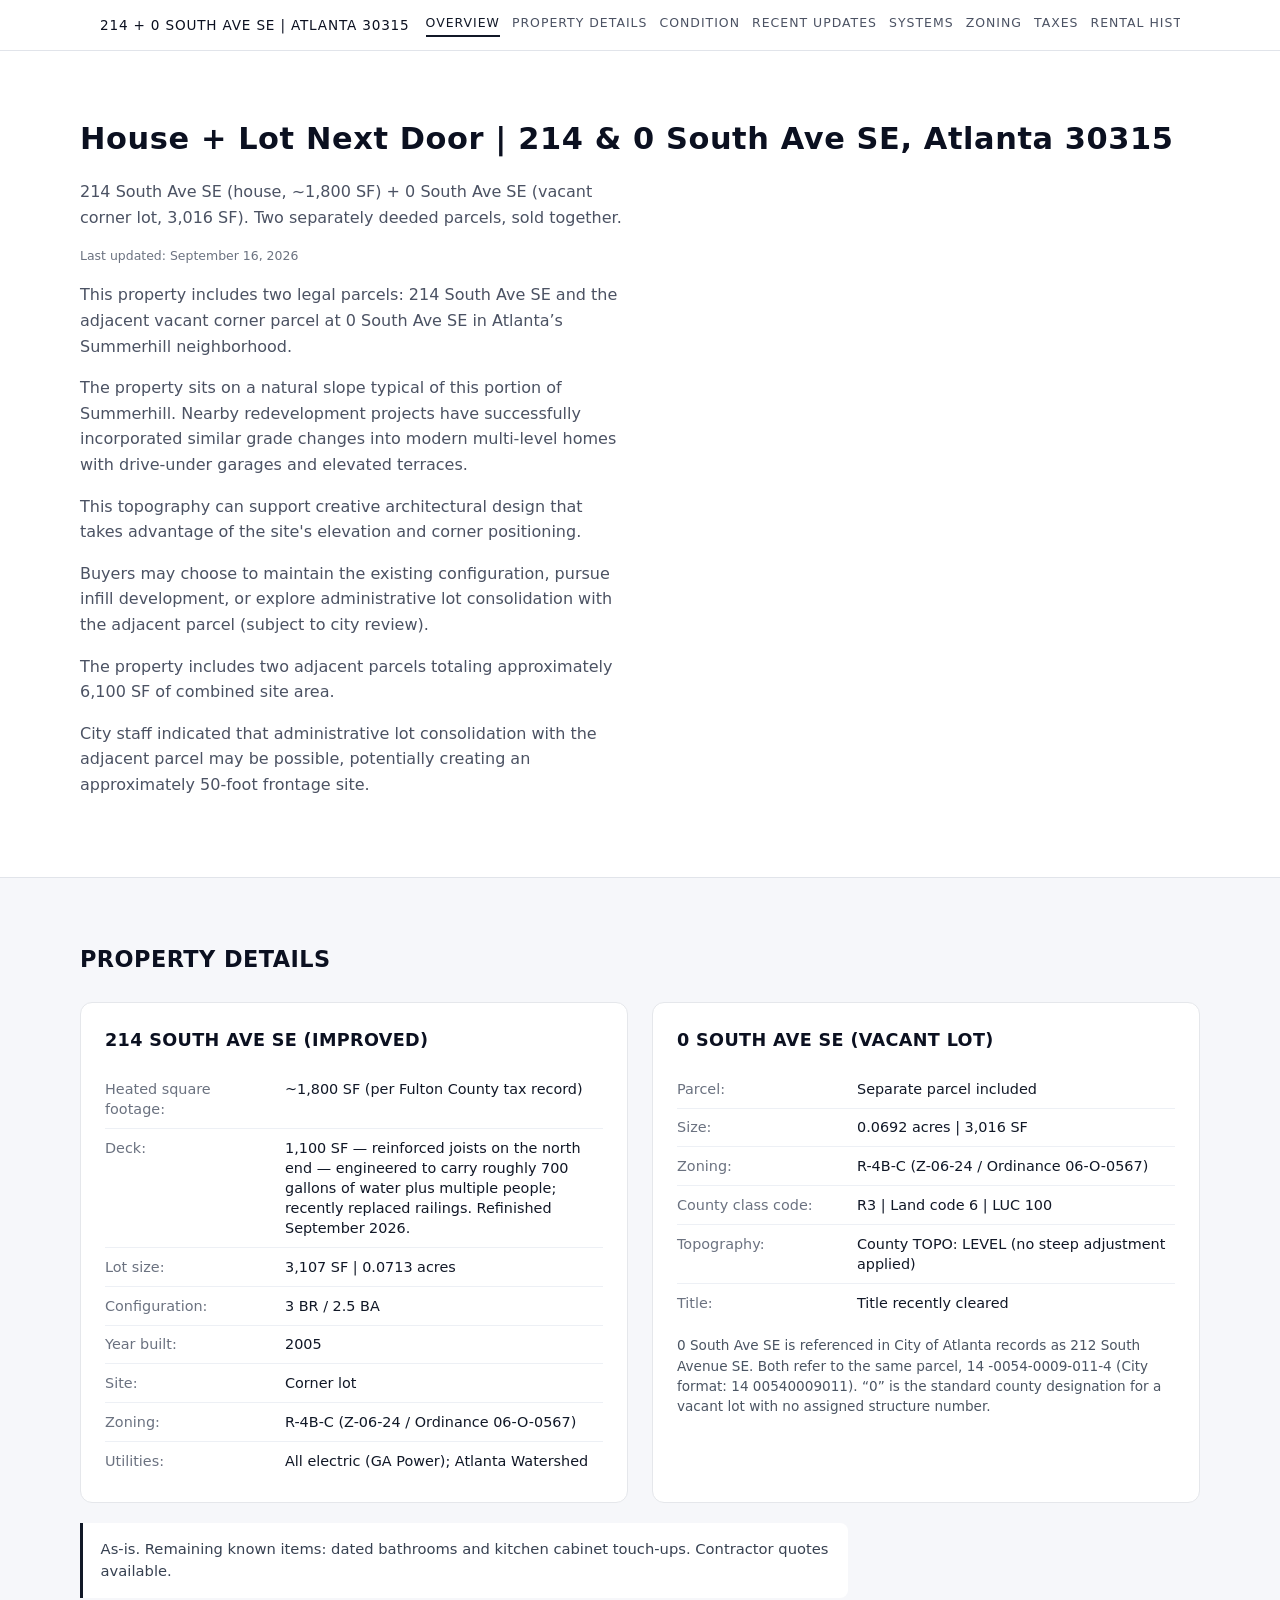
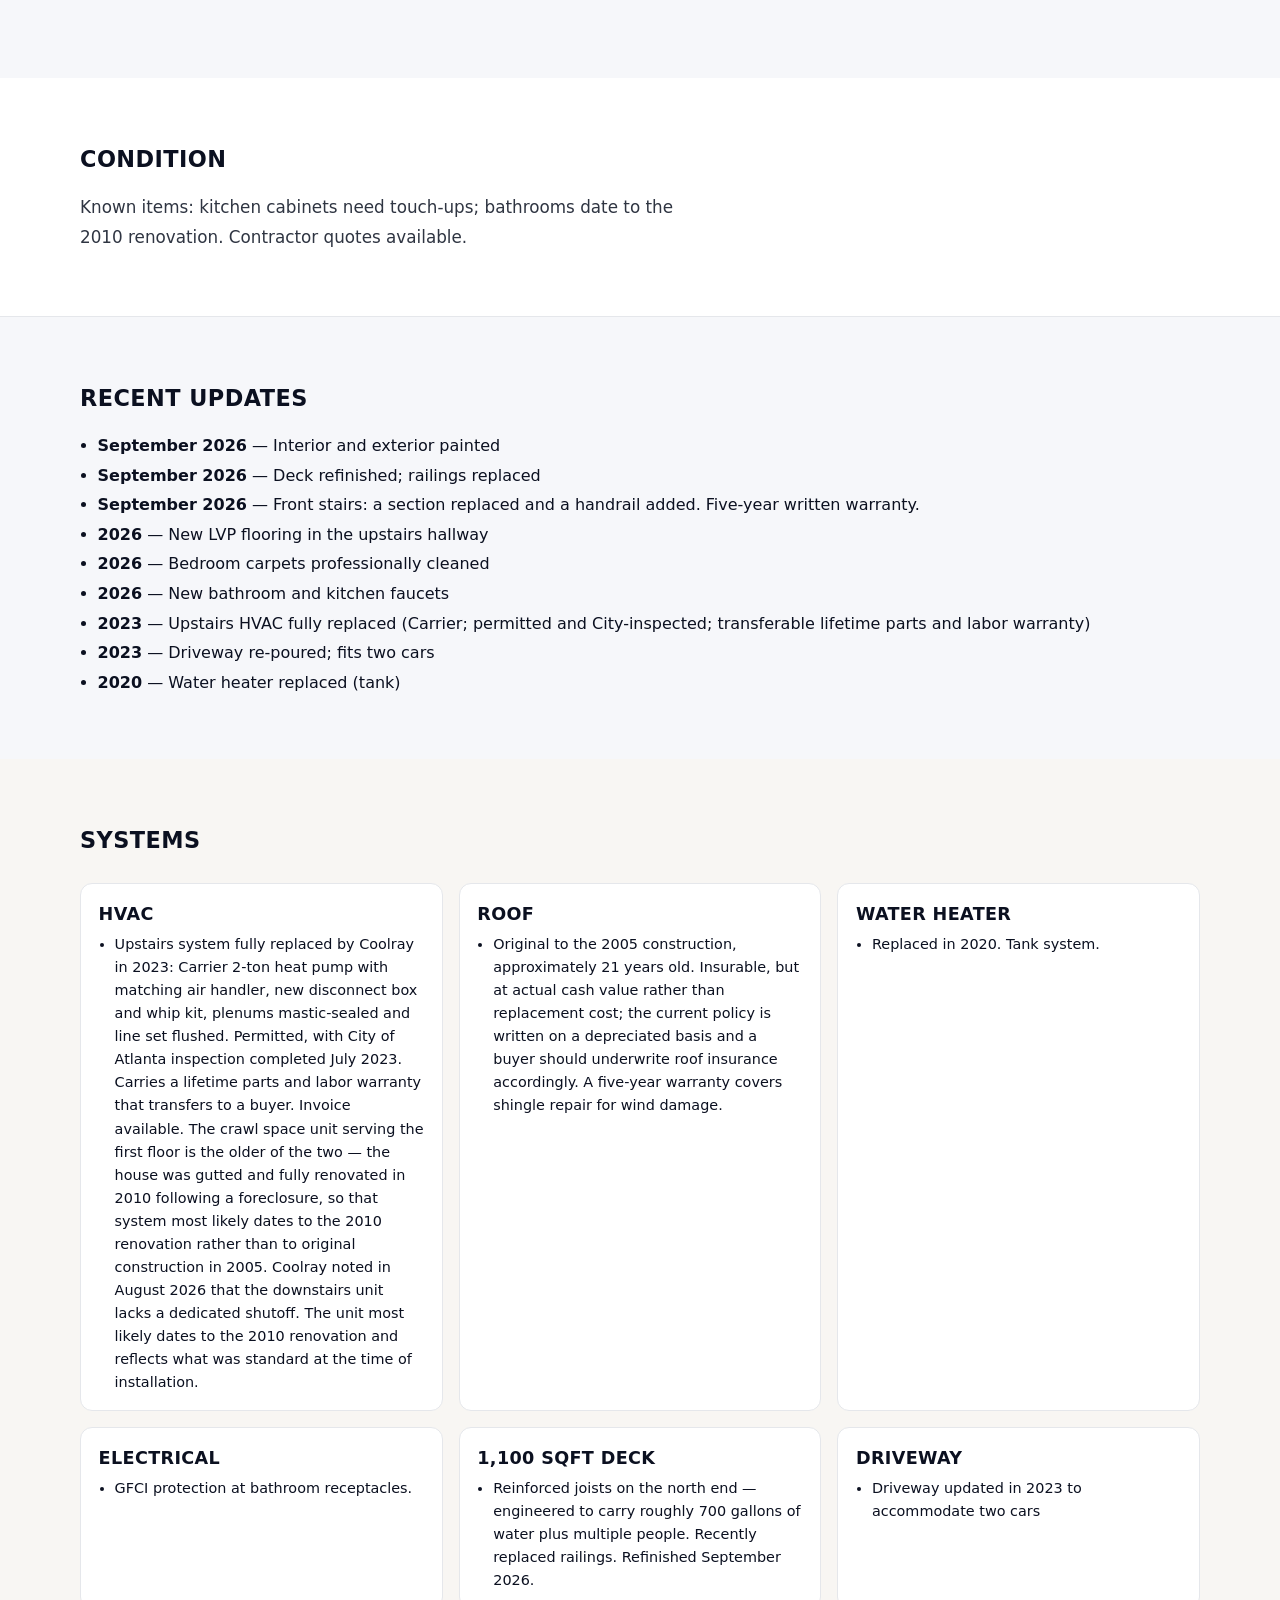
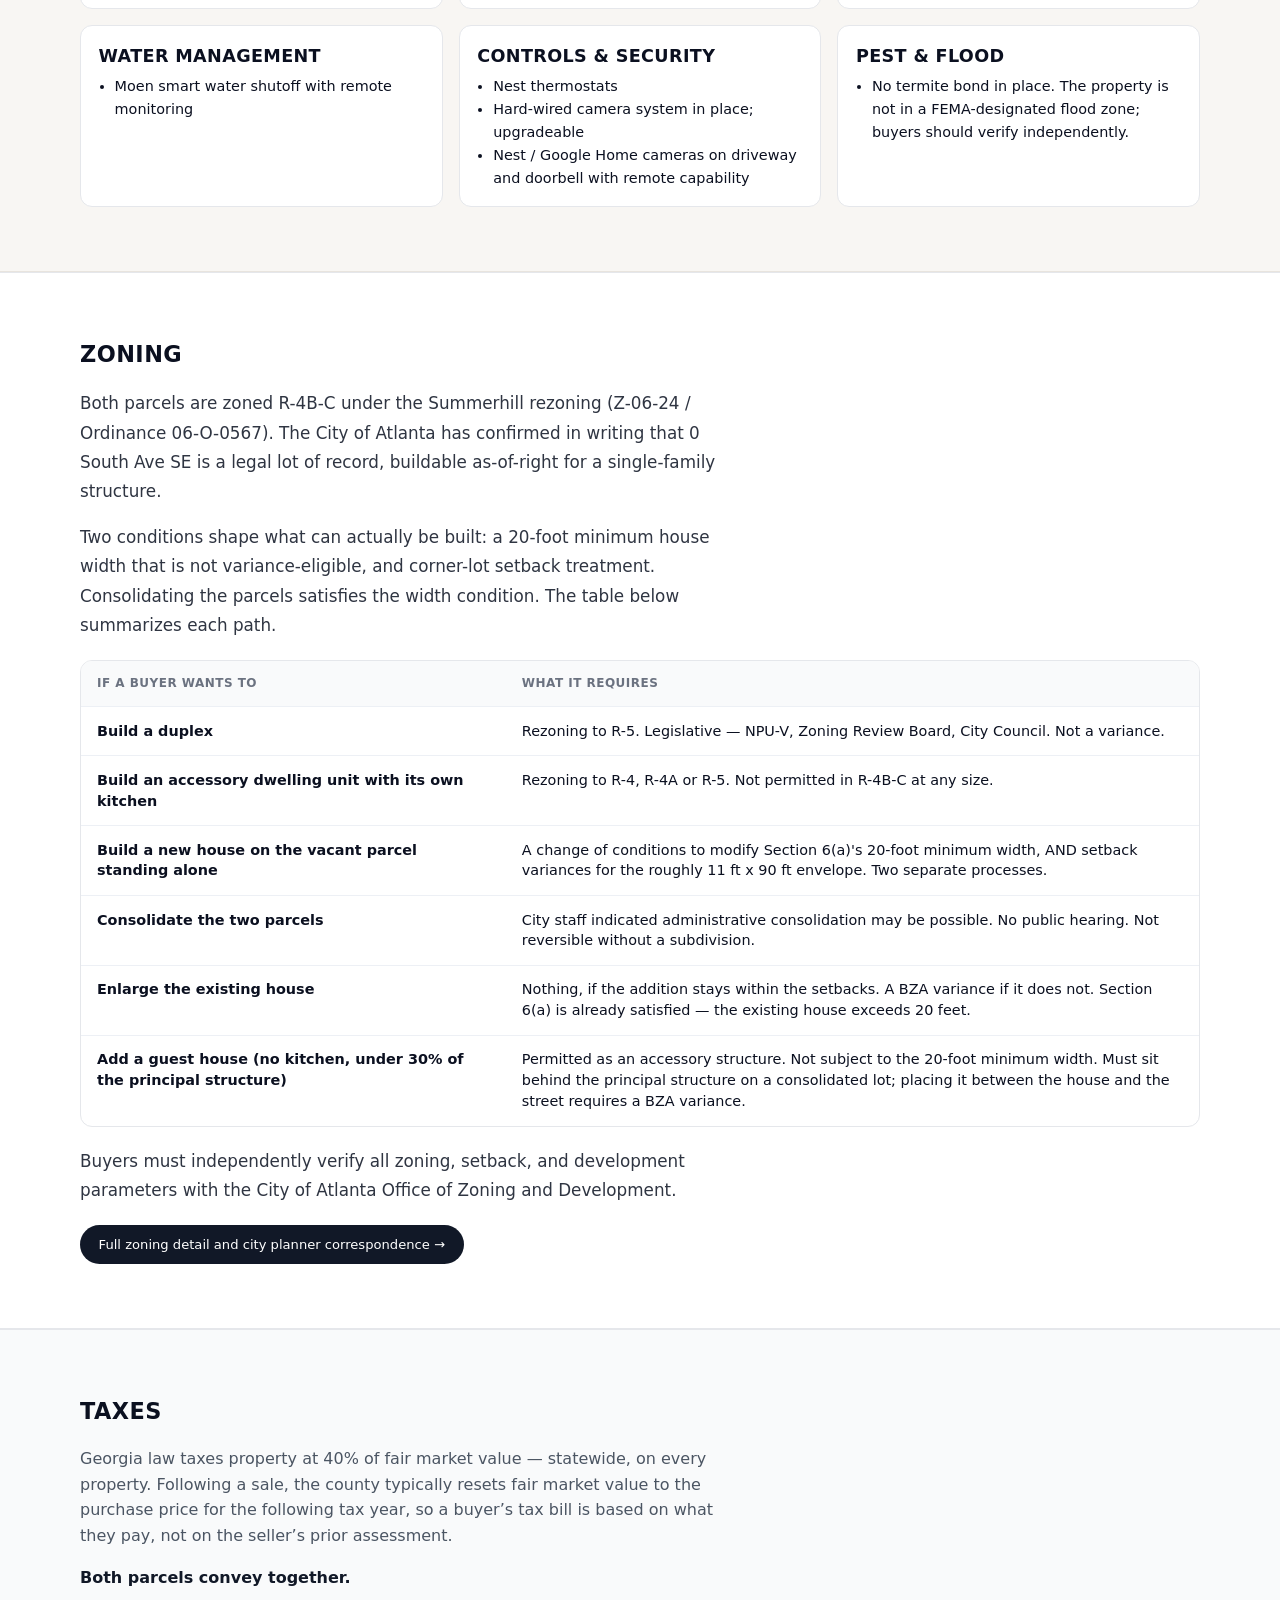
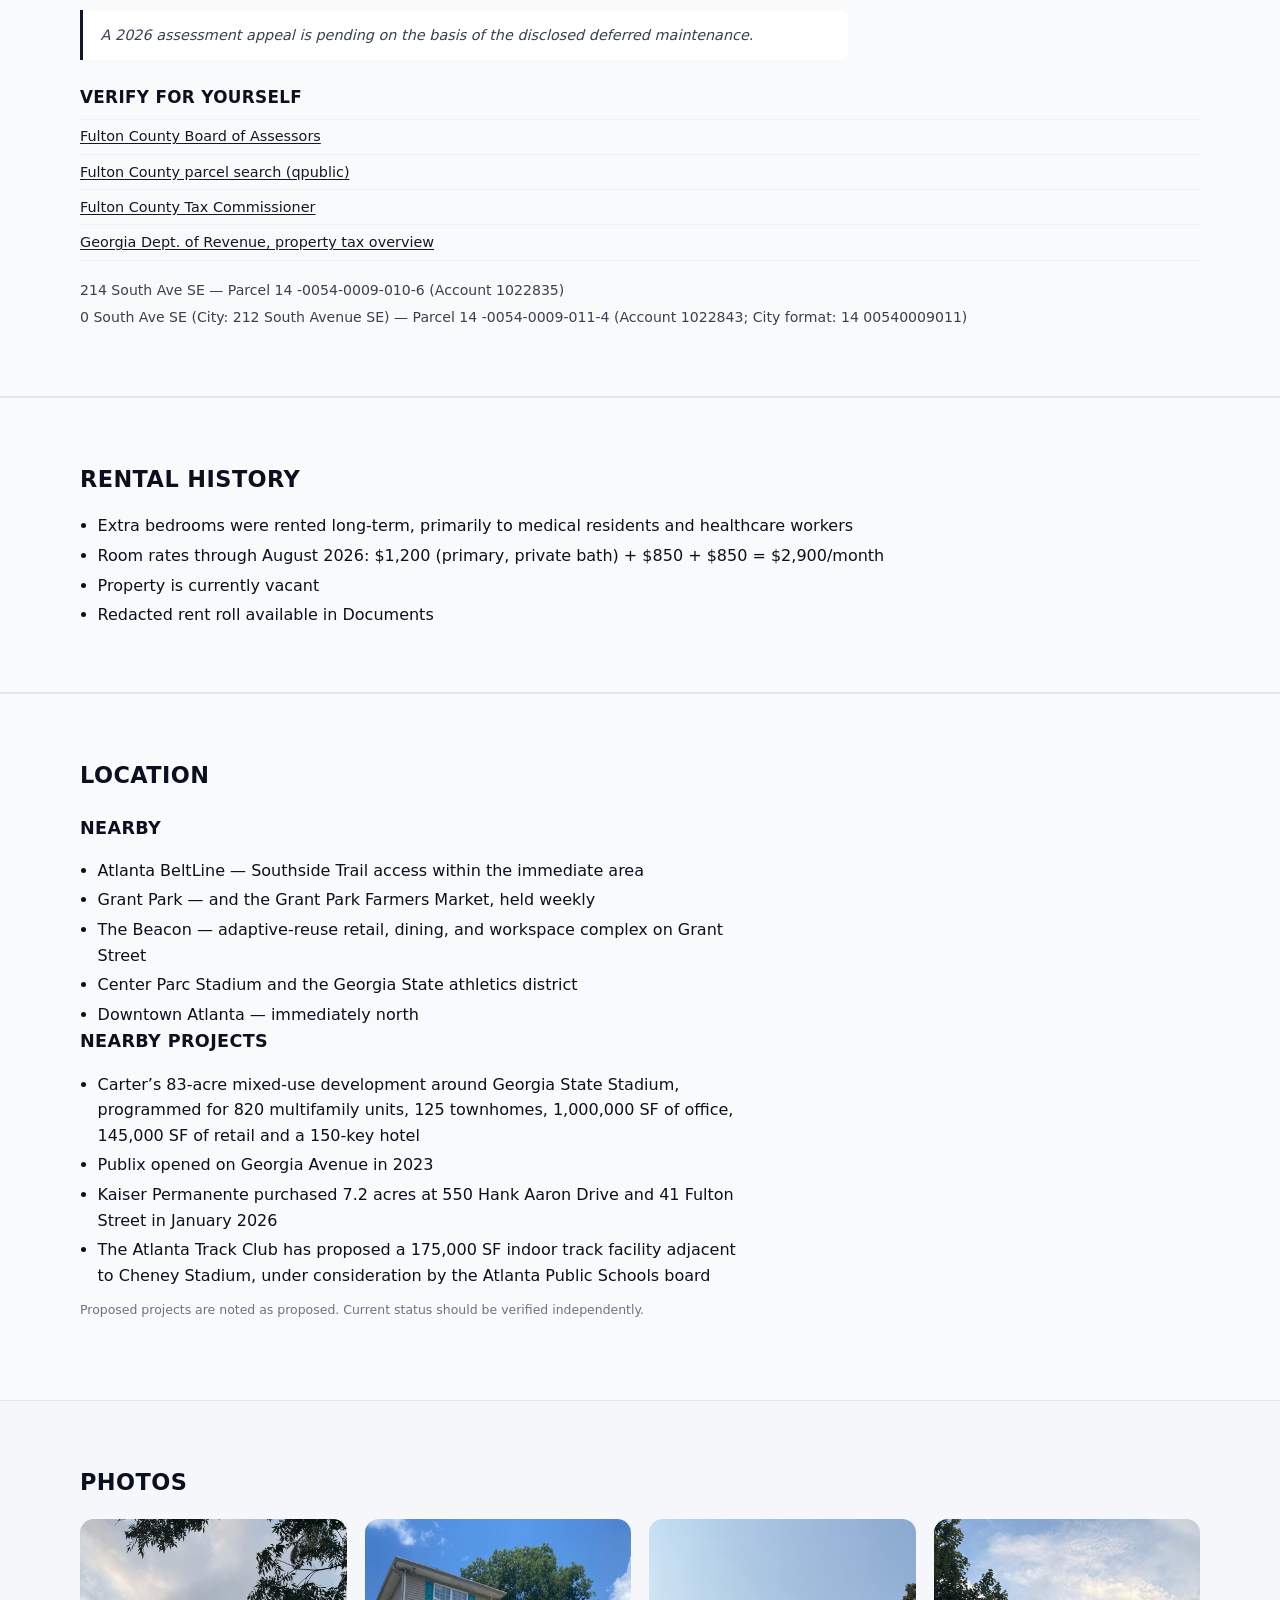
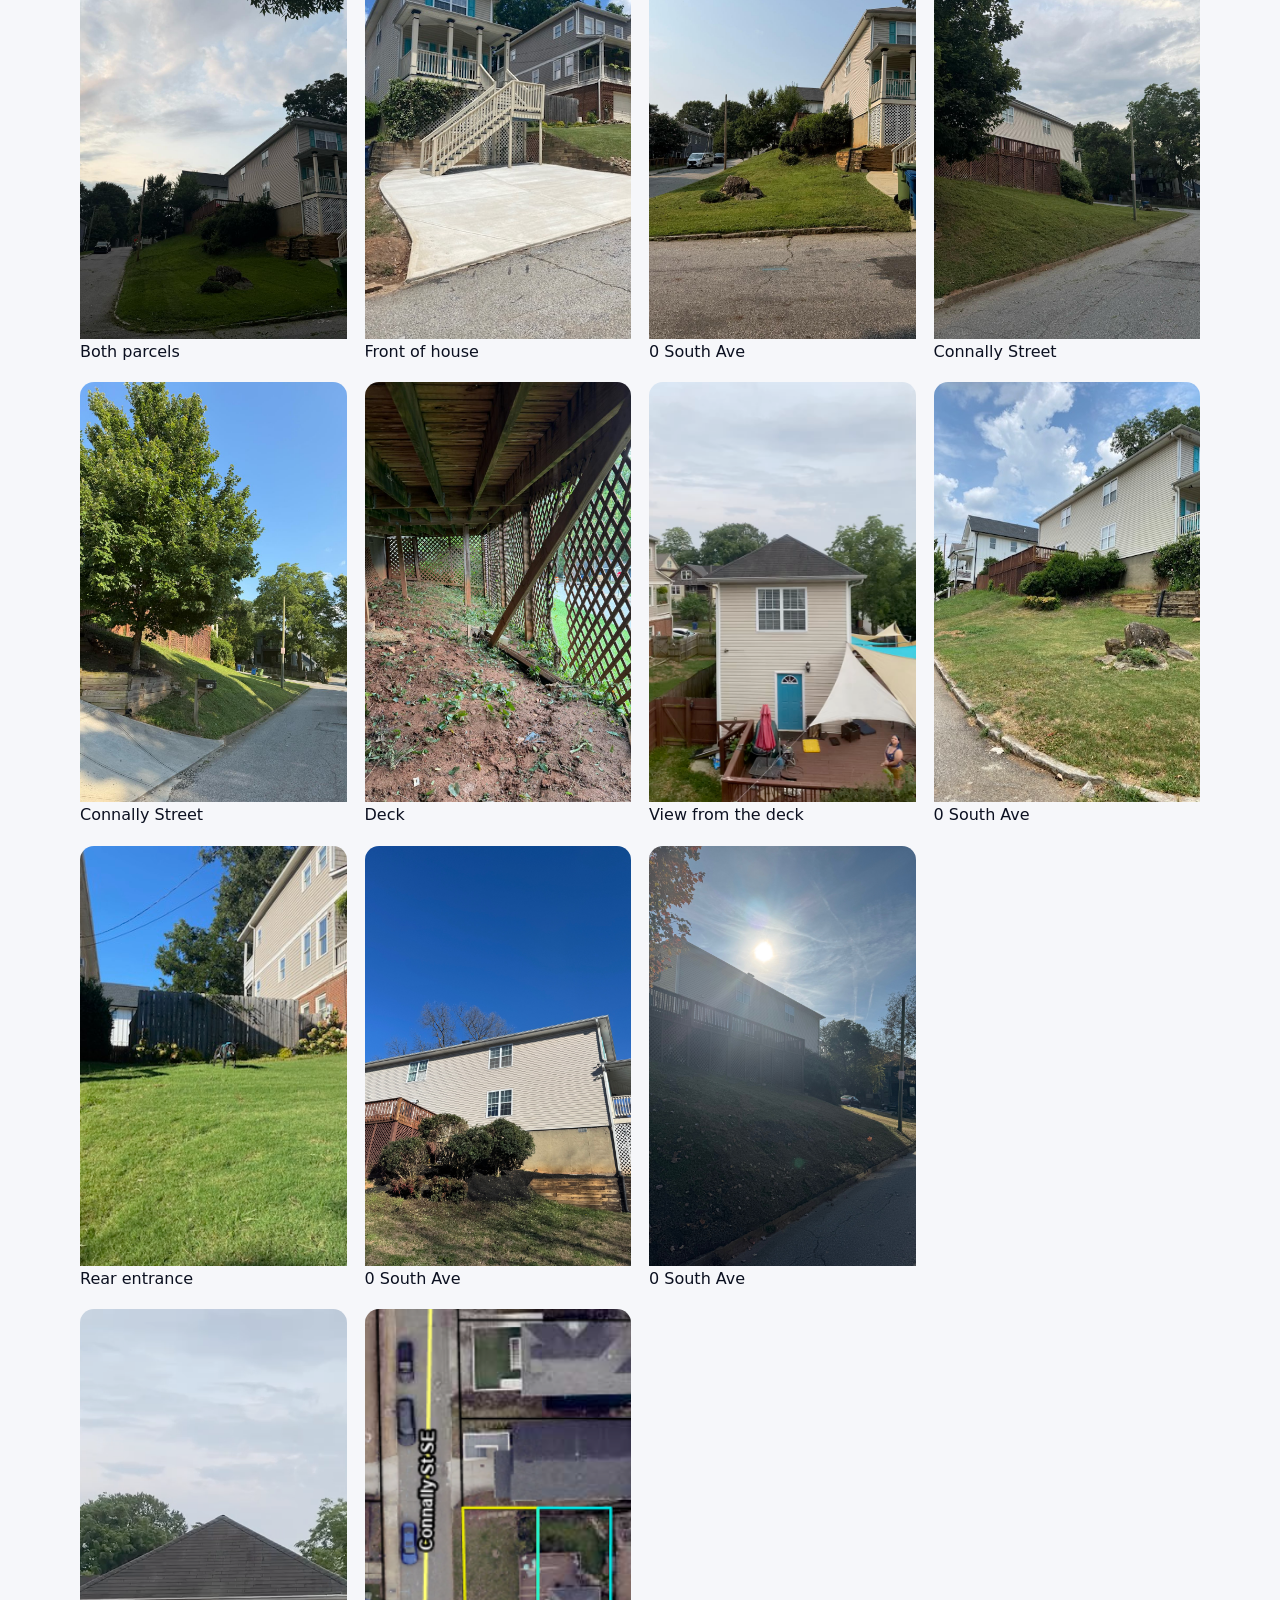
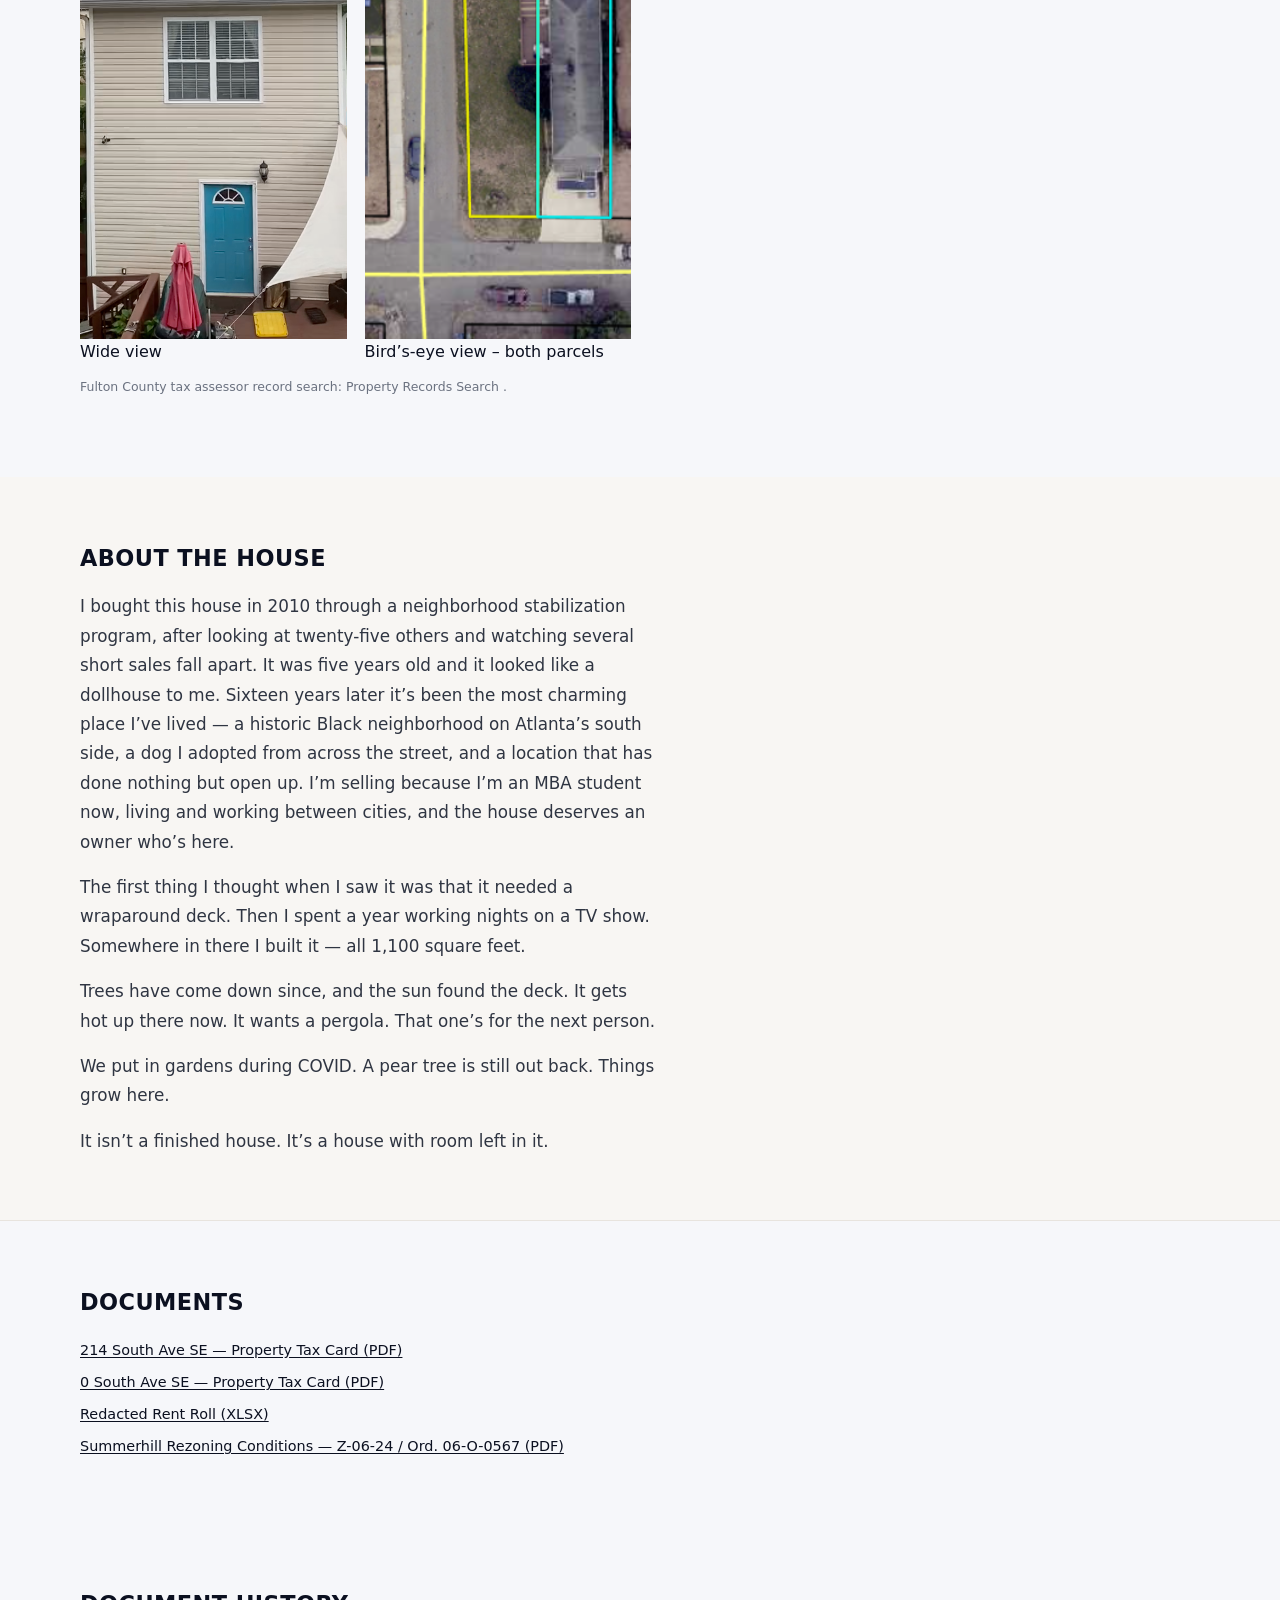
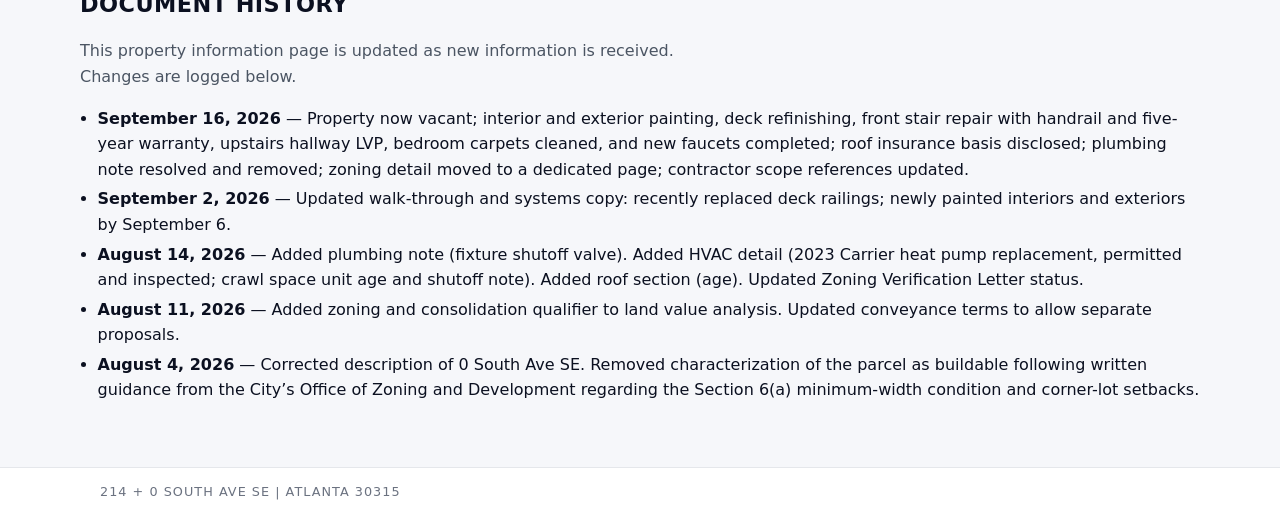
==== commit 7c04f0de: "Rebuild site as plain factual property information sheet Replace the FSBO marketing page with proper" ====
--- a/index.html
+++ b/index.html
@@ -4,11 +4,9 @@
 <meta charset="UTF-8" />
 <meta name="viewport" content="width=device-width, initial-scale=1" />
 
-<title>House + Lot Next Door | 214 & 0 South Ave SE, Atlanta</title>
-
-<meta name="description" content="A Summerhill home plus the buildable lot next door — 214 + 0 South Ave SE, Atlanta 30315. Both parcels, one closing. Status: Vacant.">
-
-<meta name="keywords" content="Summerhill Atlanta buildable lot, Atlanta 30315 vacant land, Summerhill development opportunity, Grant Park development site, Atlanta infill development lot, corner lot Atlanta development">
+<title>214 & 0 South Ave SE, Atlanta 30315 | Property Information</title>
+
+<meta name="description" content="Property information for 214 South Ave SE and the adjacent corner parcel at 0 South Ave SE, Atlanta 30315. Two parcels sold together.">
 
 <script type="application/ld+json">
 {
@@ -23,12 +21,11 @@
    "postalCode": "30315",
    "addressCountry": "US"
  },
-
- "description": "Two-parcel property in Summerhill Atlanta: a home at 214 South Ave SE plus a buildable corner lot at 0 South Ave SE. Both parcels, one closing. Status: Vacant."
+ "description": "Property information for 214 South Ave SE and the adjacent corner parcel at 0 South Ave SE, Atlanta 30315. Two parcels sold together."
 }
 </script>
 
-<link rel="stylesheet" href="styles.css?v=20260916b" />
+<link rel="stylesheet" href="styles.css?v=20260918c" />
 </head>
 
 <body>
@@ -46,887 +43,477 @@
 
 <nav class="header-nav">
 <a href="#overview">Overview</a>
-<a href="#offering-summary">Offering Summary</a>
-<a href="#asset-overview">Asset Overview</a>
-<a href="#walk-through">Walk Through</a>
+<a href="#property-details">Property Details</a>
+<a href="#condition">Condition</a>
 <a href="#recent-updates">Recent Updates</a>
 <a href="#systems">Systems</a>
-<a href="#possible-uses">Possible Uses</a>
-<a href="/zoning">Zoning</a>
-<a href="#tax-profile">Tax Profile</a>
-<a href="#data">Comparable Sales</a>
-<a href="#operations">About the Rooms</a>
+<a href="#zoning">Zoning</a>
+<a href="#taxes">Taxes</a>
+<a href="#rental-history">Rental History</a>
 <a href="#location">Location</a>
 <a href="#photos">Photos</a>
 <a href="#about-house">About the House</a>
 <a href="#documents">Documents</a>
+<a href="#document-history">Document History</a>
 </nav>
-
-<!-- MLS: offering packet CTA hidden
-<div class="header-ctas">
-<a class="btn btn-primary" href="docs/214SouthAve_Offering_Packet.pdf?v=20260916b" target="_blank" rel="noopener">Get the Offering Packet</a>
-</div>
--->
 
 </div>
 </header>
 
-<div class="print-only print-masthead">
-  <p class="print-masthead-address">214 + 0 South Ave SE | Atlanta 30315</p>
-  <p class="print-masthead-price">Both parcels, one closing.</p>
-  <p class="print-masthead-vacant"><strong>Status: Vacant.</strong></p>
+<main>
+
+<!-- Header / Overview -->
+<section id="overview" class="section hero">
+<div class="section-inner">
+
+<div class="hero-copy">
+
+<h1>House + Lot Next Door | 214 &amp; 0 South Ave SE, Atlanta 30315</h1>
+
+<p class="hero-subtitle">
+214 South Ave SE (house, ~1,800 SF) + 0 South Ave SE (vacant corner lot, 3,016 SF). Two separately deeded parcels, sold together.
+</p>
+
+<p class="small-note">Last updated: September 16, 2026</p>
+
+<p class="hero-subtitle">
+This property includes two legal parcels: 214 South Ave SE and the adjacent vacant corner parcel at 0 South Ave SE in Atlanta’s Summerhill neighborhood.
+</p>
+
+<p class="hero-subtitle">
+The property sits on a natural slope typical of this portion of Summerhill. Nearby redevelopment projects have successfully incorporated similar grade changes into modern multi‑level homes with drive‑under garages and elevated terraces.
+</p>
+
+<p class="hero-subtitle">
+This topography can support creative architectural design that takes advantage of the site's elevation and corner positioning.
+</p>
+
+<p class="hero-subtitle">
+Buyers may choose to maintain the existing configuration, pursue infill development, or explore administrative lot consolidation with the adjacent parcel (subject to city review).
+</p>
+
+<p class="hero-subtitle">
+The property includes two adjacent parcels totaling approximately 6,100 SF of combined site area.
+</p>
+
+<p class="hero-subtitle">
+City staff indicated that administrative lot consolidation with the adjacent parcel may be possible, potentially creating an approximately 50-foot frontage site.
+</p>
+
 </div>
 
-<main>
-
-<section id="overview" class="section hero">
-<div class="section-inner hero-grid">
-
-<div class="hero-copy">
-
-<p class="hero-address-line">214 + 0 South Ave SE | Atlanta 30315</p>
-
-<h1>House + Lot Next Door | 214 & 0 South Ave SE, Atlanta</h1>
-
-<p class="hero-lots">
-House lot: ~3,107 sqft | Adjacent Lot: ~3,016 sqft
-</p>
-
-<p class="hero-subtitle">
-Two separately deeded parcels, sold together. What looks like a side yard is its own separately deeded corner parcel, with title recently cleared and secured.
-</p>
-
-<p class="hero-subtitle">
-
-This offering includes two legal parcels: 214 South Ave SE and the adjacent vacant corner parcel at 0 South Ave SE in Atlanta’s Summerhill neighborhood.
-
-The property sits on a natural slope typical of this portion of Summerhill. Nearby redevelopment projects have successfully incorporated similar grade changes into modern multi‑level homes with drive‑under garages and elevated terraces.
-
-This topography offers opportunities for creative architectural design that can take advantage of the site's elevation and corner positioning.
-
-Buyers may choose to maintain the existing configuration, pursue infill development, or explore administrative lot consolidation with the adjacent parcel (subject to city review).
-
-The offering includes two adjacent parcels totaling approximately 6,100 SF of combined site area.
-
-</p>
-
-<p class="hero-subtitle">
-
-City staff indicated that administrative lot consolidation with the adjacent parcel may be possible, potentially creating an approximately 50-foot frontage site.
-
-Across the street and within a block, similarly positioned parcels have been developed into modern multi-story homes. The most recent closed sale on this street — 218 South Ave SE, a larger 4BR/4BA on a 7,688 SF lot — sold for $825,000 in August 2025.
-
-</p>
-
-<div class="hero-highlights">
-
-<div class="highlight-item">
-<div class="highlight-label">Status</div>
-<div class="highlight-text"><strong>Status: Vacant.</strong></div>
 </div>
-
-<div class="highlight-item">
-<div class="highlight-label">Land</div>
-<div class="highlight-text">Separately deeded corner parcel included (0 South Ave SE)</div>
-</div>
-
-<div class="highlight-item">
-<div class="highlight-label">Site</div>
-<div class="highlight-text">Corner‑lot positioning</div>
-</div>
-
-<div class="highlight-item">
-<div class="highlight-label">Zoning</div>
-<div class="highlight-text">
-R-4B-C (conditional, Z-06-24 / Ordinance 06-O-0567). See <a href="/zoning">full zoning detail</a> before underwriting the corner parcel.
-</div>
-</div>
-
-</div>
-
-<!-- MLS: offering packet CTA hidden
-<div class="cta-pair hero-cta-pair">
-  <a class="btn btn-primary" href="docs/214SouthAve_Offering_Packet.pdf?v=20260916b" target="_blank" rel="noopener">Get the Offering Packet</a>
-</div>
--->
-</div>
-
-<aside class="hero-price">
-
-<p class="price-note price-note-lead">
-<strong>Both parcels, one closing.</strong>
-</p>
-
-<p class="price-note">
-<strong>Status: Vacant.</strong>
-</p>
-
-<!-- MLS: offering packet CTA hidden
-<div class="cta-pair cta-pair-stack">
-  <a class="btn btn-primary btn-block" href="docs/214SouthAve_Offering_Packet.pdf?v=20260916b" target="_blank" rel="noopener">Get the Offering Packet</a>
-</div>
--->
-
-<img class="hero-front-image" src="photos/0_south_ave.jpeg" alt="0 South Ave SE" />
-<img class="hero-front-image hero-front-image-secondary" src="photos/front-of-house1.jpg" alt="214 South Ave SE – front of house" />
-
-</aside>
-
-</div>
-</section>
-
-    <!-- Offering Summary -->
-    <section id="offering-summary" class="section executive-summary">
-  <div class="section-inner">
-    <h2>Offering Summary</h2>
+</section>
+
+<!-- Property Details -->
+<section id="property-details" class="section asset-overview">
+  <div class="section-inner">
+    <h2>Property Details</h2>
+    <div class="card-grid two-up">
+      <article class="card">
+        <h3>214 South Ave SE (Improved)</h3>
+        <dl class="data-list">
+          <div class="data-row"><dt>Heated square footage</dt><dd>~1,800 SF (per Fulton County tax record)</dd></div>
+          <div class="data-row"><dt>Deck</dt><dd>1,100 SF — reinforced joists on the north end — engineered to carry roughly 700 gallons of water plus multiple people; recently replaced railings. Refinished September 2026.</dd></div>
+          <div class="data-row"><dt>Lot size</dt><dd>3,107 SF | 0.0713 acres</dd></div>
+          <div class="data-row"><dt>Configuration</dt><dd>3 BR / 2.5 BA</dd></div>
+          <div class="data-row"><dt>Year built</dt><dd>2005</dd></div>
+          <div class="data-row"><dt>Site</dt><dd>Corner lot</dd></div>
+          <div class="data-row"><dt>Zoning</dt><dd>R-4B-C (Z-06-24 / Ordinance 06-O-0567)</dd></div>
+          <div class="data-row"><dt>Utilities</dt><dd>All electric (GA Power); Atlanta Watershed</dd></div>
+        </dl>
+      </article>
+      <article class="card">
+        <h3>0 South Ave SE (Vacant Lot)</h3>
+        <dl class="data-list">
+          <div class="data-row"><dt>Parcel</dt><dd>Separate parcel included</dd></div>
+          <div class="data-row"><dt>Size</dt><dd>0.0692 acres | 3,016 SF</dd></div>
+          <div class="data-row"><dt>Zoning</dt><dd>R-4B-C (Z-06-24 / Ordinance 06-O-0567)</dd></div>
+          <div class="data-row"><dt>County class code</dt><dd>R3 | Land code 6 | LUC 100</dd></div>
+          <div class="data-row"><dt>Topography</dt><dd>County TOPO: LEVEL (no steep adjustment applied)</dd></div>
+          <div class="data-row"><dt>Title</dt><dd>Title recently cleared</dd></div>
+        </dl>
+        <p class="parcel-alias-note">
+          0 South Ave SE is referenced in City of Atlanta records as 212 South Avenue SE. Both refer to the same parcel, 14 -0054-0009-011-4 (City format: 14 00540009011). “0” is the standard county designation for a vacant lot with no assigned structure number.
+        </p>
+      </article>
+    </div>
+    <p class="as-is-note">
+      As-is. Remaining known items: dated bathrooms and kitchen cabinet touch-ups. Contractor quotes available.
+    </p>
+  </div>
+</section>
+
+<!-- Condition -->
+<section id="condition" class="section walk-through">
+  <div class="section-inner">
+    <h2>Condition</h2>
+    <div class="narrative-copy">
+      <p>Known items: kitchen cabinets need touch-ups; bathrooms date to the 2010 renovation. Contractor quotes available.</p>
+    </div>
+  </div>
+</section>
+
+<!-- Recent Updates -->
+<section id="recent-updates" class="section recent-updates">
+  <div class="section-inner">
+    <h2>Recent Updates</h2>
+    <ul class="bullet-list">
+      <li><strong>September 2026</strong> — Interior and exterior painted</li>
+      <li><strong>September 2026</strong> — Deck refinished; railings replaced</li>
+      <li><strong>September 2026</strong> — Front stairs: a section replaced and a handrail added. Five-year written warranty.</li>
+      <li><strong>2026</strong> — New LVP flooring in the upstairs hallway</li>
+      <li><strong>2026</strong> — Bedroom carpets professionally cleaned</li>
+      <li><strong>2026</strong> — New bathroom and kitchen faucets</li>
+      <li><strong>2023</strong> — Upstairs HVAC fully replaced (Carrier; permitted and City-inspected; transferable lifetime parts and labor warranty)</li>
+      <li><strong>2023</strong> — Driveway re-poured; fits two cars</li>
+      <li><strong>2020</strong> — Water heater replaced (tank)</li>
+    </ul>
+  </div>
+</section>
+
+<!-- Systems -->
+<section id="systems" class="section about-house">
+  <div class="section-inner">
+    <h2>Systems</h2>
+    <div class="feature-grid about-house-systems">
+      <div class="feature-tile">
+        <h3>HVAC</h3>
+        <ul>
+          <li>Upstairs system fully replaced by Coolray in 2023: Carrier 2-ton heat pump with matching air handler, new disconnect box and whip kit, plenums mastic-sealed and line set flushed. Permitted, with City of Atlanta inspection completed July 2023. Carries a lifetime parts and labor warranty that transfers to a buyer. Invoice available. The crawl space unit serving the first floor is the older of the two — the house was gutted and fully renovated in 2010 following a foreclosure, so that system most likely dates to the 2010 renovation rather than to original construction in 2005. Coolray noted in August 2026 that the downstairs unit lacks a dedicated shutoff. The unit most likely dates to the 2010 renovation and reflects what was standard at the time of installation.</li>
+        </ul>
+      </div>
+      <div class="feature-tile">
+        <h3>Roof</h3>
+        <ul>
+          <li>Original to the 2005 construction, approximately 21 years old. Insurable, but at actual cash value rather than replacement cost; the current policy is written on a depreciated basis and a buyer should underwrite roof insurance accordingly. A five-year warranty covers shingle repair for wind damage.</li>
+        </ul>
+      </div>
+      <div class="feature-tile">
+        <h3>Water Heater</h3>
+        <ul>
+          <li>Replaced in 2020. Tank system.</li>
+        </ul>
+      </div>
+      <div class="feature-tile">
+        <h3>Electrical</h3>
+        <ul>
+          <li>GFCI protection at bathroom receptacles.</li>
+        </ul>
+      </div>
+      <div class="feature-tile">
+        <h3>1,100 SqFt Deck</h3>
+        <ul>
+          <li>Reinforced joists on the north end — engineered to carry roughly 700 gallons of water plus multiple people. Recently replaced railings. Refinished September 2026.</li>
+        </ul>
+      </div>
+      <div class="feature-tile">
+        <h3>Driveway</h3>
+        <ul>
+          <li>Driveway updated in 2023 to accommodate two cars</li>
+        </ul>
+      </div>
+      <div class="feature-tile">
+        <h3>Water Management</h3>
+        <ul>
+          <li>Moen smart water shutoff with remote monitoring</li>
+        </ul>
+      </div>
+      <div class="feature-tile">
+        <h3>Controls &amp; Security</h3>
+        <ul>
+          <li>Nest thermostats</li>
+          <li>Hard-wired camera system in place; upgradeable</li>
+          <li>Nest / Google Home cameras on driveway and doorbell with remote capability</li>
+        </ul>
+      </div>
+      <div class="feature-tile">
+        <h3>Pest &amp; Flood</h3>
+        <ul>
+          <li>No termite bond in place. The property is not in a FEMA-designated flood zone; buyers should verify independently.</li>
+        </ul>
+      </div>
+    </div>
+  </div>
+</section>
+
+<!-- Zoning -->
+<section id="zoning" class="section zoning-section">
+  <div class="section-inner">
+    <h2>Zoning</h2>
+    <div class="narrative-copy">
+      <p>Both parcels are zoned R-4B-C under the Summerhill rezoning (Z-06-24 / Ordinance 06-O-0567). The City of Atlanta has confirmed in writing that 0 South Ave SE is a legal lot of record, buildable as-of-right for a single-family structure.</p>
+      <p>Two conditions shape what can actually be built: a 20-foot minimum house width that is not variance-eligible, and corner-lot setback treatment. Consolidating the parcels satisfies the width condition. The table below summarizes each path.</p>
+    </div>
+    <div class="tax-table-wrap path-table-wrap" role="region" aria-label="What each development path requires" tabindex="0">
+      <table class="tax-table path-table">
+        <thead>
+          <tr>
+            <th scope="col">If a buyer wants to</th>
+            <th scope="col">What it requires</th>
+          </tr>
+        </thead>
+        <tbody>
+          <tr>
+            <td data-label="If a buyer wants to">Build a duplex</td>
+            <td data-label="What it requires">Rezoning to R-5. Legislative — NPU-V, Zoning Review Board, City Council. Not a variance.</td>
+          </tr>
+          <tr>
+            <td data-label="If a buyer wants to">Build an accessory dwelling unit with its own kitchen</td>
+            <td data-label="What it requires">Rezoning to R-4, R-4A or R-5. Not permitted in R-4B-C at any size.</td>
+          </tr>
+          <tr>
+            <td data-label="If a buyer wants to">Build a new house on the vacant parcel standing alone</td>
+            <td data-label="What it requires">A change of conditions to modify Section 6(a)'s 20-foot minimum width, AND setback variances for the roughly 11 ft x 90 ft envelope. Two separate processes.</td>
+          </tr>
+          <tr>
+            <td data-label="If a buyer wants to">Consolidate the two parcels</td>
+            <td data-label="What it requires">City staff indicated administrative consolidation may be possible. No public hearing. Not reversible without a subdivision.</td>
+          </tr>
+          <tr>
+            <td data-label="If a buyer wants to">Enlarge the existing house</td>
+            <td data-label="What it requires">Nothing, if the addition stays within the setbacks. A BZA variance if it does not. Section 6(a) is already satisfied — the existing house exceeds 20 feet.</td>
+          </tr>
+          <tr>
+            <td data-label="If a buyer wants to">Add a guest house (no kitchen, under 30% of the principal structure)</td>
+            <td data-label="What it requires">Permitted as an accessory structure. Not subject to the 20-foot minimum width. Must sit behind the principal structure on a consolidated lot; placing it between the house and the street requires a BZA variance.</td>
+          </tr>
+        </tbody>
+      </table>
+    </div>
+    <div class="narrative-copy" style="margin-top: 1.25rem;">
+      <p>Buyers must independently verify all zoning, setback, and development parameters with the City of Atlanta Office of Zoning and Development.</p>
+    </div>
+    <div class="cta-pair" style="margin-top: 1.25rem;">
+      <a class="btn btn-primary" href="/zoning">Full zoning detail and city planner correspondence →</a>
+    </div>
+  </div>
+</section>
+
+<!-- Taxes -->
+<section id="taxes" class="section tax-section">
+  <div class="section-inner">
+    <h2>Taxes</h2>
     <p class="summary-text">
-      Two-parcel offering: a Summerhill home at 214 South Ave SE plus a separately deeded corner parcel at 0 South Ave SE. Both parcels, one closing.
+      Georgia law taxes property at 40% of fair market value — statewide, on every property. Following a sale, the county typically resets fair market value to the purchase price for the following tax year, so a buyer’s tax bill is based on what they pay, not on the seller’s prior assessment.
     </p>
-    <div class="summary-bullets">
-      <ul>
-        <li>Package sale: 214 South Ave SE + 0 South Ave SE — both parcels convey together</li>
-        <li><strong>Status: Vacant.</strong></li>
-        <li>Income + infill optionality in Atlanta 30315 redevelopment corridor</li>
-        <li>Livable home + separately deeded vacant corner parcel</li>
-        <li>Zoning: R-4B-C</li>
+    <p class="summary-text tax-convey">
+      Both parcels convey together.
+    </p>
+
+    <p class="tax-status">
+      A 2026 assessment appeal is pending on the basis of the disclosed deferred maintenance.
+    </p>
+
+    <div class="tax-verify">
+      <h3>Verify for yourself</h3>
+      <ul class="tax-verify-links">
+        <li>
+          <a href="https://www.fultonassessor.org" target="_blank" rel="noopener">
+            Fulton County Board of Assessors
+          </a>
+        </li>
+        <li>
+          <a href="https://qpublic.schneidercorp.com/Application.aspx?AppID=936" target="_blank" rel="noopener">
+            Fulton County parcel search (qpublic)
+          </a>
+        </li>
+        <li>
+          <a href="https://www.fultoncountytaxes.org" target="_blank" rel="noopener">
+            Fulton County Tax Commissioner
+          </a>
+        </li>
+        <li>
+          <a href="https://dor.georgia.gov/property-tax-real-and-personal-property" target="_blank" rel="noopener">
+            Georgia Dept. of Revenue, property tax overview
+          </a>
+        </li>
       </ul>
-    </div>
-  </div>
-</section>
-
-    <!-- Asset Overview -->
-    <section id="asset-overview" class="section asset-overview">
-      <div class="section-inner">
-        <h2>Asset Overview</h2>
-        <div class="card-grid two-up">
-          <article class="card">
-            <h3>214 South Ave SE (Improved)</h3>
-            <dl class="data-list">
-              <div class="data-row"><dt>Heated square footage</dt><dd>~1,800 SF (per Fulton County tax record)</dd></div>
-              <div class="data-row"><dt>Deck</dt><dd>1,100 SF — reinforced joists on the north end — engineered to carry roughly 700 gallons of water plus multiple people; recently replaced railings. Refinished September 2026.</dd></div>
-              <div class="data-row"><dt>Lot size</dt><dd>3,107 SF | 0.0713 acres</dd></div>
-              <div class="data-row"><dt>Configuration</dt><dd>3 BR / 2.5 BA</dd></div>
-              <div class="data-row"><dt>Year built</dt><dd>2005</dd></div>
-              <div class="data-row"><dt>Site</dt><dd>Corner lot</dd></div>
-              <div class="data-row"><dt>Zoning</dt><dd>R-4B-C (Z-06-24 / Ordinance 06-O-0567)</dd></div>
-              <div class="data-row"><dt>Utilities</dt><dd>All electric (GA Power); Atlanta Watershed</dd></div>
-              <div class="data-row"><dt>Furnishings</dt><dd>Negotiable</dd></div>
-            </dl>
-          </article>
-          <article class="card">
-            <h3>0 South Ave SE (Vacant Lot)</h3>
-            <dl class="data-list">
-              <div class="data-row"><dt>Parcel</dt><dd>Separate parcel included</dd></div>
-              <div class="data-row"><dt>Size</dt><dd>0.0692 acres | 3,016 SF</dd></div>
-              <div class="data-row"><dt>Zoning</dt><dd>R-4B-C (Z-06-24 / Ordinance 06-O-0567)</dd></div>
-              <div class="data-row"><dt>County class code</dt><dd>R3 | Land code 6 | LUC 100</dd></div>
-              <div class="data-row"><dt>Topography</dt><dd>County TOPO: LEVEL (no steep adjustment applied)</dd></div>
-              <div class="data-row"><dt>Title</dt><dd>Title recently cleared</dd></div>
-            </dl>
-            <p class="parcel-alias-note">
-              0 South Ave SE is referenced in City of Atlanta records as 212 South Avenue SE. Both refer to the same parcel, 14 -0054-0009-011-4 (City format: 14 00540009011). “0” is the standard county designation for a vacant lot with no assigned structure number.
-            </p>
-          </article>
-        </div>
-        <p class="as-is-note">
-          Offered as-is. Remaining known items: dated bathrooms and kitchen cabinet touch-ups. Priced accordingly.
+      <ul class="tax-parcel-ids">
+        <li>214 South Ave SE — Parcel 14 -0054-0009-010-6 (Account 1022835)</li>
+        <li>0 South Ave SE (City: 212 South Avenue SE) — Parcel 14 -0054-0009-011-4 (Account 1022843; City format: 14 00540009011)</li>
+      </ul>
+    </div>
+  </div>
+</section>
+
+<!-- Rental History -->
+<section id="rental-history" class="section operations">
+  <div class="section-inner">
+    <h2>Rental History</h2>
+    <ul class="bullet-list">
+      <li>Extra bedrooms were rented long-term, primarily to medical residents and healthcare workers</li>
+      <li>Room rates through August 2026: $1,200 (primary, private bath) + $850 + $850 = $2,900/month</li>
+      <li>Property is currently vacant</li>
+      <li>Redacted rent roll available in <a href="#documents">Documents</a></li>
+    </ul>
+  </div>
+</section>
+
+<!-- Location -->
+<section id="location" class="section location">
+  <div class="section-inner">
+    <h2>Location</h2>
+    <div class="content-grid">
+      <div>
+        <h3>Nearby</h3>
+        <ul class="bullet-list">
+          <li>Atlanta BeltLine — Southside Trail access within the immediate area</li>
+          <li>Grant Park — and the Grant Park Farmers Market, held weekly</li>
+          <li>The Beacon — adaptive-reuse retail, dining, and workspace complex on Grant Street</li>
+          <li>Center Parc Stadium and the Georgia State athletics district</li>
+          <li>Downtown Atlanta — immediately north</li>
+        </ul>
+        <h3>Nearby projects</h3>
+        <ul class="bullet-list">
+          <li><a href="https://www.carterusa.com/mixeduse/summerhill" target="_blank" rel="noopener">Carter’s 83-acre mixed-use development</a> around Georgia State Stadium, programmed for 820 multifamily units, 125 townhomes, 1,000,000 SF of office, 145,000 SF of retail and a 150-key hotel</li>
+          <li>Publix opened on Georgia Avenue in 2023</li>
+          <li><a href="https://www.atlantanewsfirst.com/2026/01/27/kaiser-permanente-buys-7-acres-near-atlantas-old-turner-field/" target="_blank" rel="noopener">Kaiser Permanente purchased 7.2 acres</a> at 550 Hank Aaron Drive and 41 Fulton Street in January 2026</li>
+          <li>The Atlanta Track Club has proposed a 175,000 SF indoor track facility adjacent to Cheney Stadium, under consideration by the Atlanta Public Schools board</li>
+        </ul>
+        <p class="small-note">
+          Proposed projects are noted as proposed. Current status should be verified independently.
         </p>
       </div>
-    </section>
-
-    <!-- Walk Through -->
-    <section id="walk-through" class="section walk-through">
-      <div class="section-inner">
-        <h2>What You’ll See When You Walk Through</h2>
-        <div class="narrative-copy">
-          <p>This is a lived-in house, not a staged one.</p>
-          <p><strong>Known items needing work:</strong></p>
-          <p>The kitchen cabinets need touch-ups — not a full refinish. The bathrooms are dated to the 2010 renovation.</p>
-          <p>Those items are disclosed and reflected in how the property is positioned.</p>
-          <p>Also on site: a clean, safe, functioning house. Upstairs HVAC fully replaced in 2023 — Carrier heat pump and air handler, permitted and City-inspected, with a transferable lifetime parts and labor warranty. An 1,100 square foot deck with reinforced joists and recently replaced railings. A driveway updated in 2023 that fits two cars. Smart water shutoff, Nest thermostats, hardwired cameras. Three bedrooms that have housed working professionals continuously for years.</p>
-          <p>Nothing is broken. Nothing is a surprise. It’s a house that has been lived in and looked after — and priced honestly for what it still needs.</p>
-        </div>
-        <div class="walk-through-study">
-          <h3>What it could look like</h3>
-          <figure class="photo-placeholder walk-through-study-figure">
-            <a href="photos/exterior_upgrade_plan.jpg" target="_blank" rel="noopener">
-              <img
-                src="photos/exterior_upgrade_plan.jpg"
-                alt="Exterior upgrade study for 214 South Ave SE showing before and after views of the front elevation with wrapped Craftsman columns, stacked stone foundation, composite slat skirting, charcoal stair treads with lighting, and landscaped beds"
-              />
-            </a>
-            <figcaption>Conceptual exterior upgrade study — not quoted, not contracted, and not included in the sale. Shown to illustrate what the front elevation could become. “Before” is the current condition of the house.</figcaption>
-          </figure>
-        </div>
-      </div>
-    </section>
-
-    <!-- Recent Updates -->
-    <section id="recent-updates" class="section recent-updates">
-      <div class="section-inner">
-        <h2>Recent Updates</h2>
-        <ul class="bullet-list">
-          <li><strong>September 2026</strong> — Interior and exterior painted</li>
-          <li><strong>September 2026</strong> — Deck refinished; railings replaced</li>
-          <li><strong>September 2026</strong> — Front stairs: a section replaced and a handrail added. Five-year written warranty.</li>
-          <li><strong>2026</strong> — New LVP flooring in the upstairs hallway</li>
-          <li><strong>2026</strong> — Bedroom carpets professionally cleaned</li>
-          <li><strong>2026</strong> — New bathroom and kitchen faucets</li>
-          <li><strong>2023</strong> — Upstairs HVAC fully replaced (Carrier; permitted and City-inspected; transferable lifetime parts and labor warranty)</li>
-          <li><strong>2023</strong> — Driveway re-poured; fits two cars</li>
-          <li><strong>2020</strong> — Water heater replaced (tank)</li>
-        </ul>
-      </div>
-    </section>
-
-    <!-- Systems -->
-    <section id="systems" class="section about-house">
-      <div class="section-inner">
-        <h2>Systems</h2>
-        <div class="feature-grid about-house-systems">
-          <div class="feature-tile">
-            <h3>HVAC</h3>
-            <ul>
-              <li>Upstairs system fully replaced by Coolray in 2023: Carrier 2-ton heat pump with matching air handler, new disconnect box and whip kit, plenums mastic-sealed and line set flushed. Permitted, with City of Atlanta inspection completed July 2023. Carries a lifetime parts and labor warranty that transfers to a buyer. The crawl space unit serving the first floor is the older of the two — the house was gutted and fully renovated in 2010 following a foreclosure, so that system most likely dates to the 2010 renovation rather than to original construction in 2005. Coolray noted in August 2026 that the downstairs unit lacks a dedicated shutoff. The unit most likely dates to the 2010 renovation and reflects what was standard at the time of installation.</li>
-            </ul>
-          </div>
-          <div class="feature-tile">
-            <h3>Roof</h3>
-            <ul>
-              <li>Original to the 2005 construction, approximately 21 years old. Insurable, but at actual cash value rather than replacement cost; the current policy is written on a depreciated basis and a buyer should underwrite roof insurance accordingly. A five-year warranty covers shingle repair for wind damage.</li>
-            </ul>
-          </div>
-          <div class="feature-tile">
-            <h3>Water Heater</h3>
-            <ul>
-              <li>Replaced in 2020. Tank system.</li>
-            </ul>
-          </div>
-          <div class="feature-tile">
-            <h3>Electrical</h3>
-            <ul>
-              <li>GFCI protection at bathroom receptacles.</li>
-            </ul>
-          </div>
-          <div class="feature-tile">
-            <h3>1,100 SqFt Deck</h3>
-            <ul>
-              <li>Reinforced joists on the north end — engineered to carry roughly 700 gallons of water plus multiple people. Recently replaced railings. Refinished September 2026.</li>
-            </ul>
-          </div>
-          <div class="feature-tile">
-            <h3>Driveway</h3>
-            <ul>
-              <li>Driveway updated in 2023 to accommodate two cars</li>
-            </ul>
-          </div>
-          <div class="feature-tile">
-            <h3>Water Management</h3>
-            <ul>
-              <li>Moen smart water shutoff with remote monitoring</li>
-            </ul>
-          </div>
-          <div class="feature-tile">
-            <h3>Controls &amp; Security</h3>
-            <ul>
-              <li>Nest thermostats</li>
-              <li>Hard-wired camera system in place; upgradeable</li>
-              <li>Nest / Google Home cameras on driveway and doorbell with remote capability</li>
-            </ul>
-          </div>
-          <div class="feature-tile">
-            <h3>Pest &amp; Flood</h3>
-            <ul>
-              <li>No termite bond in place. The property is not in a FEMA-designated flood zone; buyers should verify independently.</li>
-            </ul>
-          </div>
-        </div>
-      </div>
-    </section>
-
-    <!-- Possible Uses -->
-    <section id="possible-uses" class="section who-for">
-      <div class="section-inner">
-        <h2>Possible Uses</h2>
-        <div class="who-for-grid">
-          <article class="who-for-card">
-            <h3>Owner-occupancy</h3>
-            <p>Three bedrooms on a corner lot with an 1,100 SF deck. Grant Park and the BeltLine are nearby; Georgia State Stadium is walkable. The adjacent vacant parcel provides additional site area that can remain open space, be landscaped, or be developed later subject to zoning.</p>
-          </article>
-          <article class="who-for-card">
-            <h3>Room rental / house hack</h3>
-            <p>Extra bedrooms have historically been rented under a documented mid-term model. An owner-occupant hybrid — occupying one room and renting the others — is one possible configuration; it is optional, not required.</p>
-          </article>
-          <article class="who-for-card">
-            <h3>Development</h3>
-            <p>Two parcels, ~6,100 SF combined, both zoned R-4B-C under Summerhill rezoning Z-06-24. Title on the vacant parcel was cleared through a quiet title action. The City confirms the vacant parcel is a legal lot of record, buildable as-of-right — but a 20-foot minimum house width condition applies and is not variance-eligible, and R-4B-C permits single-family residential only. See <a href="/zoning">full zoning detail</a> for a table of what each development path requires.</p>
-          </article>
-          <article class="who-for-card">
-            <h3>Investment / rental</h3>
-            <p><strong>Status: Vacant.</strong> Clean title on both parcels, no tenants in place, and a documented rent roll for prior operations. Both parcels convey together.</p>
-          </article>
-        </div>
-      </div>
-    </section>
-
-    <!-- Zoning (summary) -->
-    <section id="zoning" class="section zoning-section">
-      <div class="section-inner">
-        <h2>Zoning</h2>
-        <div class="narrative-copy">
-          <p>Both parcels are zoned R-4B-C under the Summerhill rezoning (Z-06-24 / Ordinance 06-O-0567). The City of Atlanta has confirmed in writing that 0 South Ave SE is a legal lot of record, buildable as-of-right for a single-family structure.</p>
-          <p>Two conditions shape what can actually be built: a 20-foot minimum house width that is not variance-eligible, and corner-lot setback treatment. Consolidating the parcels satisfies the width condition. The table below summarizes each path.</p>
-        </div>
-        <div class="tax-table-wrap path-table-wrap" role="region" aria-label="What each development path requires" tabindex="0">
-          <table class="tax-table path-table">
-            <thead>
-              <tr>
-                <th scope="col">If a buyer wants to</th>
-                <th scope="col">What it requires</th>
-              </tr>
-            </thead>
-            <tbody>
-              <tr>
-                <td data-label="If a buyer wants to">Build a duplex</td>
-                <td data-label="What it requires">Rezoning to R-5. Legislative — NPU-V, Zoning Review Board, City Council. Not a variance.</td>
-              </tr>
-              <tr>
-                <td data-label="If a buyer wants to">Build an accessory dwelling unit with its own kitchen</td>
-                <td data-label="What it requires">Rezoning to R-4, R-4A or R-5. Not permitted in R-4B-C at any size.</td>
-              </tr>
-              <tr>
-                <td data-label="If a buyer wants to">Build a new house on the vacant parcel standing alone</td>
-                <td data-label="What it requires">A change of conditions to modify Section 6(a)'s 20-foot minimum width, AND setback variances for the roughly 11 ft x 90 ft envelope. Two separate processes.</td>
-              </tr>
-              <tr>
-                <td data-label="If a buyer wants to">Consolidate the two parcels</td>
-                <td data-label="What it requires">City staff indicated administrative consolidation may be possible. No public hearing. Not reversible without a subdivision.</td>
-              </tr>
-              <tr>
-                <td data-label="If a buyer wants to">Enlarge the existing house</td>
-                <td data-label="What it requires">Nothing, if the addition stays within the setbacks. A BZA variance if it does not. Section 6(a) is already satisfied — the existing house exceeds 20 feet.</td>
-              </tr>
-              <tr>
-                <td data-label="If a buyer wants to">Add a guest house (no kitchen, under 30% of the principal structure)</td>
-                <td data-label="What it requires">Permitted as an accessory structure. Not subject to the 20-foot minimum width. Must sit behind the principal structure on a consolidated lot; placing it between the house and the street requires a BZA variance.</td>
-              </tr>
-            </tbody>
-          </table>
-        </div>
-        <div class="narrative-copy" style="margin-top: 1.25rem;">
-          <p>Buyers must independently verify all zoning, setback, and development parameters with the City of Atlanta Office of Zoning and Development.</p>
-        </div>
-        <div class="cta-pair" style="margin-top: 1.25rem;">
-          <a class="btn btn-primary" href="/zoning">Full zoning detail and city planner correspondence →</a>
-        </div>
-      </div>
-    </section>
-
-    <!-- Tax Profile -->
-    <section id="tax-profile" class="section tax-section">
-      <div class="section-inner">
-        <h2>Tax Profile</h2>
-        <p class="summary-text">
-          Georgia law taxes property at 40% of fair market value — statewide, on every property. Following a sale, the county typically resets fair market value to the purchase price for the following tax year, so a buyer’s tax bill is based on what they pay, not on the seller’s prior assessment.
-        </p>
-        <p class="summary-text tax-convey">
-          Both parcels convey together.
-        </p>
-        <div class="tax-table-wrap" role="region" aria-label="Estimated annual property taxes by sale price" tabindex="0">
-          <table class="tax-table">
-            <thead>
-              <tr>
-                <th scope="col">Sale Price</th>
-                <th scope="col">Taxable Value (40%)</th>
-                <th scope="col">Est. Annual Tax — Investment/Rental</th>
-                <th scope="col">Est. Annual Tax — Owner-Occupied*</th>
-              </tr>
-            </thead>
-            <tbody>
-              <tr>
-                <td data-label="Sale Price">$550,000</td>
-                <td data-label="Taxable Value (40%)">$220,000</td>
-                <td data-label="Est. Annual Tax — Investment/Rental">~$8,903</td>
-                <td data-label="Est. Annual Tax — Owner-Occupied*">~$7,600</td>
-              </tr>
-              <tr>
-                <td data-label="Sale Price">$600,000</td>
-                <td data-label="Taxable Value (40%)">$240,000</td>
-                <td data-label="Est. Annual Tax — Investment/Rental">~$9,713</td>
-                <td data-label="Est. Annual Tax — Owner-Occupied*">~$8,400</td>
-              </tr>
-              <tr>
-                <td data-label="Sale Price">$700,000</td>
-                <td data-label="Taxable Value (40%)">$280,000</td>
-                <td data-label="Est. Annual Tax — Investment/Rental">~$11,332</td>
-                <td data-label="Est. Annual Tax — Owner-Occupied*">~$9,900</td>
-              </tr>
-              <tr>
-                <td data-label="Sale Price">$750,000</td>
-                <td data-label="Taxable Value (40%)">$300,000</td>
-                <td data-label="Est. Annual Tax — Investment/Rental">~$12,141</td>
-                <td data-label="Est. Annual Tax — Owner-Occupied*">~$10,600</td>
-              </tr>
-            </tbody>
-          </table>
-        </div>
-        <p class="tax-footnote">
-          *Owner-occupied estimates assume standard homestead exemptions available to primary residents, including the Atlanta Public Schools homestead exemption. Exemption eligibility must be applied for with Fulton County by April 1 and is not automatic. Figures are estimates based on 2023–2025 combined City of Atlanta and Fulton County millage of approximately 40.47 mills; 2026 rates are set later in the year. Buyers should verify current rates and exemptions with the Fulton County Board of Assessors.
-        </p>
-
-        <p class="tax-status">
-          A 2026 assessment appeal is pending on the basis of the disclosed deferred maintenance.
-        </p>
-
-        <div class="tax-verify">
-          <h3>Verify for yourself</h3>
-          <ul class="tax-verify-links">
-            <li>
-              <a href="https://www.fultonassessor.org" target="_blank" rel="noopener">
-                Fulton County Board of Assessors
-              </a>
-            </li>
-            <li>
-              <a href="https://qpublic.schneidercorp.com/Application.aspx?AppID=936" target="_blank" rel="noopener">
-                Fulton County parcel search (qpublic)
-              </a>
-            </li>
-            <li>
-              <a href="https://www.fultoncountytaxes.org" target="_blank" rel="noopener">
-                Fulton County Tax Commissioner
-              </a>
-            </li>
-            <li>
-              <a href="https://dor.georgia.gov/property-tax-real-and-personal-property" target="_blank" rel="noopener">
-                Georgia Dept. of Revenue, property tax overview
-              </a>
-            </li>
-          </ul>
-          <ul class="tax-parcel-ids">
-            <li>214 South Ave SE — Parcel 14 -0054-0009-010-6 (Account 1022835)</li>
-            <li>0 South Ave SE (City: 212 South Avenue SE) — Parcel 14 -0054-0009-011-4 (Account 1022843; City format: 14 00540009011)</li>
-          </ul>
-        </div>
-      </div>
-    </section>
-
-    <!-- Comparable Sales -->
-    <section id="data" class="section data-section">
-      <div class="section-inner">
-        <h2>Comparable Sales &amp; Two-Parcel Analysis</h2>
-        <p class="small-note">
-          Sold comps and land values as of September 16, 2026. For analysis only — not an appraisal.
-        </p>
-        <p class="small-note">
-          Both parcels convey together as one package.
-        </p>
-
-        <div class="card median-lead-card">
-          <h3>18-Month Median Sale (Improved Properties)</h3>
-          <p class="median-lead-figure">$601,000</p>
-          <p class="small-note">Median closed sale among improved comps in the last 18 months. Mean sale: $621,361.</p>
-        </div>
-
-        <div class="land-value-block">
-          <h3>0 South Ave SE — indicated land value</h3>
-          <p class="summary-text">
-            Four vacant land sales have closed in Fulton County neighborhood code 14275 since October 2023. Fulton codes all vacant land transfers as unqualified sales, so none of these carries a qualified designation — including the seller’s own 2022 acquisition of this parcel.
-          </p>
-          <div class="tax-table-wrap path-table-wrap" role="region" aria-label="Vacant land sales in neighborhood code 14275" tabindex="0">
-            <table class="tax-table path-table">
-              <thead>
-                <tr>
-                  <th scope="col">Parcel</th>
-                  <th scope="col">Date</th>
-                  <th scope="col">Lot size</th>
-                  <th scope="col">Price</th>
-                  <th scope="col">$/SF</th>
-                </tr>
-              </thead>
-              <tbody>
-                <tr>
-                  <td data-label="Parcel"><a href="https://qpublic.schneidercorp.com/Application.aspx?AppID=936&amp;LayerID=18251&amp;PageTypeID=4&amp;KeyValue=14+005400070389" target="_blank" rel="noopener">Reed St SE</a></td>
-                  <td data-label="Date">Oct 2023</td>
-                  <td data-label="Lot size">10,000 SF</td>
-                  <td data-label="Price">$95,000</td>
-                  <td data-label="$/SF">$9.50</td>
-                </tr>
-                <tr>
-                  <td data-label="Parcel"><a href="https://qpublic.schneidercorp.com/Application.aspx?AppID=936&amp;LayerID=18251&amp;PageTypeID=4&amp;KeyValue=14+005400040325" target="_blank" rel="noopener">713 Reed St SE</a></td>
-                  <td data-label="Date">Apr 2024</td>
-                  <td data-label="Lot size">5,600 SF</td>
-                  <td data-label="Price">$240,000</td>
-                  <td data-label="$/SF">$42.86</td>
-                </tr>
-                <tr>
-                  <td data-label="Parcel"><a href="https://qpublic.schneidercorp.com/Application.aspx?AppID=936&amp;LayerID=18251&amp;PageTypeID=4&amp;KeyValue=14+005400040952" target="_blank" rel="noopener">80 Little St SE</a></td>
-                  <td data-label="Date">May 2025</td>
-                  <td data-label="Lot size">1,040 SF</td>
-                  <td data-label="Price">$75,000</td>
-                  <td data-label="$/SF">$72.12</td>
-                </tr>
-                <tr>
-                  <td data-label="Parcel"><a href="https://qpublic.schneidercorp.com/Application.aspx?AppID=936&amp;LayerID=18251&amp;PageTypeID=4&amp;KeyValue=14+005400040507" target="_blank" rel="noopener">Fraser St SE</a></td>
-                  <td data-label="Date">Oct 2025</td>
-                  <td data-label="Lot size">5,920 SF</td>
-                  <td data-label="Price">$440,000</td>
-                  <td data-label="$/SF">$74.32</td>
-                </tr>
-              </tbody>
-            </table>
-          </div>
-          <p class="summary-text">
-            The two most recent sales, both in 2025, are the two highest. Applied to 3,016 SF, the full range indicates <strong>$29,000 to $224,000</strong>; the two 2025 sales alone indicate approximately <strong>$218,000 to $224,000</strong>.
-          </p>
-          <p class="summary-text">
-            <strong>The county’s own valuation.</strong> Fulton County <a href="https://qpublic.schneidercorp.com/Application.aspx?AppID=936&amp;LayerID=18251&amp;PageTypeID=4&amp;KeyValue=14+005400090114" target="_blank" rel="noopener">assesses 0 South Ave SE at a land value of $95,000</a> for 2025 and 2026, and assessed it at $130,600 for 2023 and 2024. The 2025 property record card applies a negative influence factor of 20% to this parcel, so the $95,000 is a figure the county reached after discounting for the corner configuration. By comparison, 80 Little St SE — a 1,040 SF parcel, roughly one third the size — is assessed at $109,700 and has no appeal history in ten years of assessment notices.
-          </p>
-          <p class="summary-text">
-            Buyers should weigh this honestly. The land comp set in this submarket is thin, the four sales are heterogeneous in size and street, and assessments here do not reliably track sale prices in either direction — 80 Little St sold below its assessment, while 713 Reed St sold well above its own. Independent verification is encouraged and the parcel records are linked below.
-          </p>
-          <p class="summary-text">
-            Note: these comps reflect qualified sales of parcels in the same county neighborhood code, matched on land code. They are unconstrained parcels and are not adjusted for the Section 6(a) minimum-width condition or the corner-lot setback treatment described in the zoning section above. Neither adjustment is minor. The parcel’s realistic value is as a consolidation with 214 South Ave SE rather than as a standalone building site, and buyers should weigh that in their own valuation. A separate market read on comparable lot inventory in 30315 indicates a materially lower standalone figure.
-          </p>
-        </div>
-
-        <div class="card valuation-support-card">
-          <h3>Independent valuation support</h3>
-          <div class="tax-table-wrap" role="region" aria-label="Independent valuation support" tabindex="0">
-            <table class="tax-table">
-              <thead>
-                <tr>
-                  <th scope="col">Source</th>
-                  <th scope="col">Parcel</th>
-                  <th scope="col">Value</th>
-                </tr>
-              </thead>
-              <tbody>
-                <tr>
-                  <td data-label="Source">Fulton County 2025 assessment — Fair Market Value</td>
-                  <td data-label="Parcel">214 South Ave SE (improved)</td>
-                  <td data-label="Value">$481,700</td>
-                </tr>
-                <tr>
-                  <td data-label="Source">Fulton County 2024 assessment — Fair Market Value</td>
-                  <td data-label="Parcel">214 South Ave SE (improved)</td>
-                  <td data-label="Value">$496,000</td>
-                </tr>
-                <tr>
-                  <td data-label="Source">2025 vacant land sales, neighborhood code 14275</td>
-                  <td data-label="Parcel">0 South Ave SE (3,016 SF)</td>
-                  <td data-label="Value">$218,000 – $224,000</td>
-                </tr>
-              </tbody>
-            </table>
-          </div>
-          <p class="summary-text" style="margin-top: 1rem;">
-            Tax cards for both parcels are linked below — verify every figure independently.
-          </p>
-          <ul class="document-list valuation-docs">
-            <li><a href="docs/214_property_taxes.pdf" target="_blank" rel="noopener">214 South Ave SE — Property Tax Card (PDF)</a></li>
-            <li><a href="docs/0_South_Ave_Property_Tax.pdf" target="_blank" rel="noopener">0 South Ave SE — Property Tax Card (PDF)</a></li>
-          </ul>
-        </div>
-
-        <div class="card anchor-comp-card">
-          <h3>Upper-End Reference — Larger Home, Larger Lot: 218 South Ave SE</h3>
-          <dl class="data-list">
-            <div class="data-row"><dt>Sale price</dt><dd>$825,000</dd></div>
-            <div class="data-row"><dt>Sale date</dt><dd>August 21, 2025</dd></div>
-            <div class="data-row"><dt>Structure size</dt><dd>2,668 SF</dd></div>
-            <div class="data-row"><dt>Lot size</dt><dd>7,688 SF (0.1765 acres)</dd></div>
-            <div class="data-row"><dt>Configuration</dt><dd>4 BR / 4 BA with garage and major upgrades</dd></div>
-            <div class="data-row">
-              <dt>Listing</dt>
-              <dd>
-                <a href="https://www.zillow.com/homes/218-South-Ave-SE-Atlanta-GA-30315_rb/" target="_blank" rel="noopener">
-                  View on Zillow
-                </a>
-              </dd>
-            </div>
-          </dl>
-          <p class="positioning-line">
-            This offering differs: smaller structure plus two-parcel optionality. Vacant now. Both parcels convey together.
-          </p>
-        </div>
-
-        <figure class="data-visual sketch-visual">
-          <img src="photos/sketch214.png" alt="214 South Sketch" />
-          <figcaption>214 South Structure</figcaption>
-        </figure>
-
-        <details class="comp-charts">
-          <summary>View comp charts</summary>
-          <div class="data-visuals">
-            <figure class="data-visual">
-              <img src="photos/mean-sale-price-by-neighborhood-code.png"
-                   alt="Mean sale price by neighborhood code" />
-              <figcaption>Mean sale price by neighborhood code (last 18 months)</figcaption>
-            </figure>
-            <figure class="data-visual">
-              <img src="photos/sqftsale_priceby_neighborhood_code.png"
-                   alt="Mean land sale price by square foot" />
-              <figcaption>Mean land $/SF by area (last 18 months)</figcaption>
-            </figure>
-          </div>
-        </details>
-
-        <p class="market-color-note">
-          <strong>Market color:</strong> Two newly built homes across the street are currently offered in the $800,000–$900,000 range. Those are asking prices, not sales — the valuation above uses qualified sold comps only.
-        </p>
-      </div>
-    </section>
-
-    <!-- About the Rooms -->
-    <section id="operations" class="section operations">
-      <div class="section-inner">
-        <h2>About the Rooms — In Plain English</h2>
-        <div class="content-grid">
-          <div>
-            <p class="summary-text">
-              “Co-living” makes it sound more complicated than it is.
-            </p>
-            <p class="summary-text">
-              For years the extra bedrooms were rented, mostly to medical residents and healthcare workers on long hospital rotations. Not short-term rentals. Not a party house. People who worked fourteen-hour days and wanted somewhere quiet, clean, and safe to sleep. Long leases, paid on time, minimal drama.
-            </p>
-            <p class="summary-text">
-              The house is <strong>vacant now</strong> and may be occupied, rented whole, or redeveloped subject to zoning and buyer plans.
-            </p>
-            <p class="summary-text">
-              A documented mid-term room-rental model transfers with the property: how the rooms were priced, where tenants came from, and what the leases looked like.
-            </p>
-            <ul class="bullet-list">
-              <li>Room rates through August 2026: $1,200 (master, private bath) + $850 + $850 = $2,900/month. The master previously let at $1,100 under a legacy rate.</li>
-              <li>Tenant profile: medical residents, healthcare professionals, long-hour workers</li>
-              <li>Room rates can be adjusted to market; the model was intentionally conservative for stability</li>
-              <li>Owner-occupant hybrid (“house hack”) — occupy the primary room, offset carrying cost with the other two</li>
-            </ul>
-            <p class="emphasis-text">Full rent roll: <a href="docs/214SouthAve_Rent_Roll_REDACTED.xlsx" target="_blank" rel="noopener">Redacted Rent Roll (XLSX)</a> in Documents.</p>
-          </div>
-          <aside class="note-card">
-            <h3>Vacant now</h3>
-            <p><strong>Status: Vacant.</strong></p>
-          </aside>
-        </div>
-      </div>
-    </section>
-
-    <!-- Location & Demand Drivers -->
-    <section id="location" class="section location">
-      <div class="section-inner">
-        <h2>Location &amp; Demand Drivers</h2>
-        <div class="content-grid">
-          <div>
-            <h3>Nearby</h3>
-            <ul class="bullet-list">
-              <li>Atlanta BeltLine — Southside Trail access within the immediate area</li>
-              <li>Grant Park — and the Grant Park Farmers Market, held weekly</li>
-              <li>The Beacon — adaptive-reuse retail, dining, and workspace complex on Grant Street</li>
-              <li>Center Parc Stadium and the Georgia State athletics district</li>
-              <li>Downtown Atlanta — immediately north</li>
-            </ul>
-            <ul class="bullet-list">
-              <li>Summerhill redevelopment tailwinds</li>
-              <li>GSU / Center Parc Stadium area growth</li>
-              <li>Institutional investment nearby</li>
-              <li>Proximity to Mercedes-Benz Stadium hosting global events (including World Cup)</li>
-              <li>Fast bus connection to downtown planned near Georgia State Stadium</li>
-              <li>Strong neighborhood walkability characteristics</li>
-            </ul>
-          </div>
-          <aside class="references">
-            <h3>Why the zip code is the wrong unit of measure</h3>
-            <p class="summary-text">
-              Atlanta 30315 contains both Summerhill and Lakewood Heights. As of summer 2026 the median list price in Summerhill is approximately $618,888; in Lakewood Heights it is approximately $334,000. Any figure averaged across this zip code is blending two markets that differ by roughly 85%.
-            </p>
-            <p class="summary-text">
-              The difference is documented in capital committed within walking distance of this property:
-            </p>
-            <ul class="bullet-list">
-              <li><a href="https://www.carterusa.com/mixeduse/summerhill" target="_blank" rel="noopener">Carter’s 83-acre mixed-use development</a> around Georgia State Stadium, programmed for 820 multifamily units, 125 townhomes, 1,000,000 SF of office, 145,000 SF of retail and a 150-key hotel</li>
-              <li>Publix opened on Georgia Avenue in 2023</li>
-              <li><a href="https://www.atlantanewsfirst.com/2026/01/27/kaiser-permanente-buys-7-acres-near-atlantas-old-turner-field/" target="_blank" rel="noopener">Kaiser Permanente purchased 7.2 acres</a> at 550 Hank Aaron Drive and 41 Fulton Street for $31.5 million in January 2026</li>
-              <li>The Atlanta Track Club has proposed a 175,000 SF indoor track facility adjacent to Cheney Stadium, with an estimated $100 million capital raise, under consideration by the Atlanta Public Schools board</li>
-            </ul>
-            <p class="small-note">
-              Proposed projects are noted as proposed. Buyers should verify current status independently.
-            </p>
-            <h3>Institutional Investment &amp; Infrastructure Drivers</h3>
-            <ul class="reference-list">
-              <li>
-                <a href="https://www.atlantanewsfirst.com/2026/01/27/kaiser-permanente-buys-7-acres-near-atlantas-old-turner-field/" target="_blank" rel="noopener">
-                  Kaiser Permanente land purchase near old Turner Field (Atlanta News First)
-                </a>
-                <div class="ref-note">Institutional land acquisition near Summerhill signals long-term healthcare-driven investment confidence in Atlanta 30315.</div>
-              </li>
-              <li>
-                <a href="https://empirehomes.com/resources/summerhill-atlanta-hot-neighborhood/" target="_blank" rel="noopener">
-                  Summerhill neighborhood growth overview (Empire Homes)
-                </a>
-                <div class="ref-note">Summary of Summerhill’s infill growth, retail expansion, and proximity advantages supporting long-term property demand.</div>
-              </li>
-              <li>
-                <a href="https://summerhillatl.com/news/how-georgia-state-athletics-is-steering-the-redevelopment-of-summerhill" target="_blank" rel="noopener">
-                  Georgia State redevelopment momentum (SummerhillATL)
-                </a>
-                <div class="ref-note">Georgia State and the stadium district continue to shape mixed-use redevelopment and housing demand in the immediate submarket.</div>
-              </li>
-              <li>
-                <a href="https://atlanta.urbanize.city/post/peoplestown-park-construction-large-flood-solving-greenspace-full-speed-ahead-images" target="_blank" rel="noopener">
-                  Peoplestown flood-solving greenspace project (Urbanize Atlanta)
-                </a>
-                <div class="ref-note">Nearby flood-mitigation greenspace and stormwater infrastructure investment improves neighborhood resilience and stability.</div>
-              </li>
-            </ul>
-          </aside>
-        </div>
-      </div>
-    </section>
-
-    <!-- Photos -->
-    <section id="photos" class="section photos print-page-break-before">
-      <div class="section-inner">
-        <h2>Photos</h2>
-
-        <div class="photo-grid">
-          <figure class="photo-placeholder">
-            <img src="photos/both_parcels.jpeg" alt="214 South Ave SE and 0 South Ave SE – both parcels" />
-            <figcaption>Both parcels</figcaption>
-          </figure>
-          <figure class="photo-placeholder">
-            <img src="photos/front-of-house1.jpg" alt="214 South Ave SE – front of house" />
-            <figcaption>Front of house</figcaption>
-          </figure>
-          <figure class="photo-placeholder">
-            <img src="photos/0_south_ave.jpeg" alt="0 South Ave SE" />
-            <figcaption>0 South Ave</figcaption>
-          </figure>
-          <figure class="photo-placeholder">
-            <img src="photos/connally_st.jpeg" alt="214 South Ave SE – Connally Street frontage" />
-            <figcaption>Connally Street</figcaption>
-          </figure>
-          <figure class="photo-placeholder">
-            <img src="photos/connally_st_2jpeg.jpeg" alt="214 South Ave SE – Connally Street" />
-            <figcaption>Connally Street</figcaption>
-          </figure>
-          <figure class="photo-placeholder">
-            <img src="photos/deck.jpeg" alt="214 South Ave SE – deck" />
-            <figcaption>Deck</figcaption>
-          </figure>
-          <figure class="photo-placeholder">
-            <img src="photos/t_001.png" alt="214 South Ave SE – view from the deck" />
-            <figcaption>View from the deck</figcaption>
-          </figure>
-          <figure class="photo-placeholder">
-            <img src="photos/side-yard-1.jpg" alt="214 South Ave SE – Corner Lot" />
-            <figcaption>0 South Ave</figcaption>
-          </figure>
-          <figure class="photo-placeholder">
-            <img src="photos/side-yard-2.jpg" alt="214 South Ave SE – side yard 2" />
-            <figcaption>Rear entrance</figcaption>
-          </figure>
-          <figure class="photo-placeholder">
-            <img src="photos/IMG_1215.jpg" alt="214 South Ave SE – 0 South Ave" />
-            <figcaption>0 South Ave</figcaption>
-          </figure>
-          <figure class="photo-placeholder">
-            <img src="photos/IMG_0993.jpg" alt="214 South Ave SE – 0 South Ave" />
-            <figcaption>0 South Ave</figcaption>
-          </figure>
-        </div>
-
-        <div class="photo-grid">
-          <figure class="photo-placeholder photo-ender">
-            <img src="photos/wide_best_f011.png" alt="214 South Ave SE – wide exterior view" />
-            <figcaption>Wide view</figcaption>
-          </figure>
-          <figure class="photo-placeholder photo-ender">
-            <img src="photos/birdseye.png" alt="Bird’s-eye view showing both parcels" />
-            <figcaption>Bird’s-eye view – both parcels</figcaption>
-          </figure>
-        </div>
-
-        <p class="small-note">
-          Fulton County tax assessor record search:
-          <a href="https://qpublic.schneidercorp.com/Application.aspx?AppID=936&LayerID=18251&PageTypeID=3&PageID=8155&Q=2063835687"
-             target="_blank" rel="noopener">
-            Property Records Search
-          </a>.
-        </p>
-      </div>
-    </section>
-
-    <!-- About the House -->
-    <section id="about-house" class="section about-house">
-      <div class="section-inner">
-        <h2>About the House</h2>
-        <div class="about-house-copy">
-          <p>
-            I bought this house in 2010 through a neighborhood stabilization program, after looking at twenty-five others and watching several short sales fall apart. It was five years old and it looked like a dollhouse to me. Sixteen years later it’s been the most charming place I’ve lived — a historic Black neighborhood on Atlanta’s south side, a dog I adopted from across the street, and a location that has done nothing but open up. I’m selling because I’m an MBA student now, living and working between cities, and the house deserves an owner who’s here.
-          </p>
-          <p>
-            The first thing I thought when I saw it was that it needed a wraparound deck. Then I spent a year working nights on a TV show. Somewhere in there I built it — all 1,100 square feet.
-          </p>
-          <p>
-            Trees have come down since, and the sun found the deck. It gets hot up there now. It wants a pergola. That one’s for the next person.
-          </p>
-          <p>
-            We put in gardens during COVID. A pear tree is still out back. Things grow here.
-          </p>
-          <p>
-            It isn’t a finished house. It’s a house with room left in it.
-          </p>
-        </div>
-      </div>
-    </section>
-
-    <!-- Documents -->
-    <section id="documents" class="section documents">
-      <div class="section-inner">
-        <h2>Documents</h2>
-        <ul class="document-list">
-          <li><a href="docs/214_property_taxes.pdf" target="_blank" rel="noopener">214 South Ave SE — Property Tax Card (PDF)</a></li>
-          <li><a href="docs/0_South_Ave_Property_Tax.pdf" target="_blank" rel="noopener">0 South Ave SE — Property Tax Card (PDF)</a></li>
-          <!-- MLS: offering packet link hidden; PDF remains on server
-          <li><a href="docs/214SouthAve_Offering_Packet.pdf?v=20260916b" target="_blank" rel="noopener"><strong>Full Offering Packet (PDF)</strong></a></li>
-          -->
-          <li><a href="docs/214SouthAve_Rent_Roll_REDACTED.xlsx" target="_blank" rel="noopener">Redacted Rent Roll (XLSX)</a></li>
-          <li><a href="docs/06O0567_Summerhill_Rezoning_Conditions.pdf" target="_blank" rel="noopener">Summerhill Rezoning Conditions — Z-06-24 / Ord. 06-O-0567 (PDF)</a></li>
-        </ul>
-        <p class="small-note">Improved-home comps taken from Qualified sales only. Vacant land transfers in this submarket are coded unqualified by Fulton County.</p>
-        <!-- MLS: offering packet CTA hidden
-        <div class="cta-pair" style="margin-top: 1.25rem;">
-          <a class="btn btn-primary" href="docs/214SouthAve_Offering_Packet.pdf?v=20260916b" target="_blank" rel="noopener">Get the Offering Packet</a>
-        </div>
-        -->
-      </div>
-    </section>
-
-    <section id="document-history" class="section print-page-break-before">
-      <div class="section-inner">
-        <h2>Document History</h2>
-        <p class="summary-text">
-          This offering is updated as new information is received. Changes are logged below.
-        </p>
-        <ul class="bullet-list">
-          <li><strong>September 16, 2026</strong> — Property now vacant; interior and exterior painting, deck refinishing, front stair repair with handrail and five-year warranty, upstairs hallway LVP, bedroom carpets cleaned, and new faucets completed; roof insurance basis disclosed; plumbing note resolved and removed; zoning detail moved to a dedicated page; contractor scope references updated.</li>
-          <li><strong>September 2, 2026</strong> — Updated walk-through and systems copy: recently replaced deck railings; newly painted interiors and exteriors by September 6.</li>
-          <li><strong>August 14, 2026</strong> — Added plumbing note (fixture shutoff valve). Added HVAC detail (2023 Carrier heat pump replacement, permitted and inspected; crawl space unit age and shutoff note). Added roof section (age). Updated Zoning Verification Letter status.</li>
-          <li><strong>August 11, 2026</strong> — Added zoning and consolidation qualifier to land value analysis. Updated conveyance terms to allow separate proposals.</li>
-          <li><strong>August 4, 2026</strong> — Corrected description of 0 South Ave SE. Removed characterization of the parcel as buildable following written guidance from the City’s Office of Zoning and Development regarding the Section 6(a) minimum-width condition and corner-lot setbacks.</li>
-        </ul>
-      </div>
-    </section>
-  </main>
-
-  <footer class="site-footer">
-    <div class="footer-inner">
-      <span class="footer-text">214 + 0 South Ave SE | Atlanta 30315 · Both parcels, one closing</span>
-    </div>
-  </footer>
-
-  <div class="print-running-footer" aria-hidden="true">214 + 0 South Ave SE | Atlanta 30315</div>
-
-  <script src="script.js"></script>
+    </div>
+  </div>
+</section>
+
+<!-- Photos -->
+<section id="photos" class="section photos">
+  <div class="section-inner">
+    <h2>Photos</h2>
+
+    <div class="photo-grid">
+      <figure class="photo-placeholder">
+        <img src="photos/both_parcels.jpeg" alt="214 South Ave SE and 0 South Ave SE – both parcels" />
+        <figcaption>Both parcels</figcaption>
+      </figure>
+      <figure class="photo-placeholder">
+        <img src="photos/front-of-house1.jpg" alt="214 South Ave SE – front of house" />
+        <figcaption>Front of house</figcaption>
+      </figure>
+      <figure class="photo-placeholder">
+        <img src="photos/0_south_ave.jpeg" alt="0 South Ave SE" />
+        <figcaption>0 South Ave</figcaption>
+      </figure>
+      <figure class="photo-placeholder">
+        <img src="photos/connally_st.jpeg" alt="214 South Ave SE – Connally Street frontage" />
+        <figcaption>Connally Street</figcaption>
+      </figure>
+      <figure class="photo-placeholder">
+        <img src="photos/connally_st_2jpeg.jpeg" alt="214 South Ave SE – Connally Street" />
+        <figcaption>Connally Street</figcaption>
+      </figure>
+      <figure class="photo-placeholder">
+        <img src="photos/deck.jpeg" alt="214 South Ave SE – deck" />
+        <figcaption>Deck</figcaption>
+      </figure>
+      <figure class="photo-placeholder">
+        <img src="photos/t_001.png" alt="214 South Ave SE – view from the deck" />
+        <figcaption>View from the deck</figcaption>
+      </figure>
+      <figure class="photo-placeholder">
+        <img src="photos/side-yard-1.jpg" alt="214 South Ave SE – Corner Lot" />
+        <figcaption>0 South Ave</figcaption>
+      </figure>
+      <figure class="photo-placeholder">
+        <img src="photos/side-yard-2.jpg" alt="214 South Ave SE – side yard 2" />
+        <figcaption>Rear entrance</figcaption>
+      </figure>
+      <figure class="photo-placeholder">
+        <img src="photos/IMG_1215.jpg" alt="214 South Ave SE – 0 South Ave" />
+        <figcaption>0 South Ave</figcaption>
+      </figure>
+      <figure class="photo-placeholder">
+        <img src="photos/IMG_0993.jpg" alt="214 South Ave SE – 0 South Ave" />
+        <figcaption>0 South Ave</figcaption>
+      </figure>
+    </div>
+
+    <div class="photo-grid">
+      <figure class="photo-placeholder photo-ender">
+        <img src="photos/wide_best_f011.png" alt="214 South Ave SE – wide exterior view" />
+        <figcaption>Wide view</figcaption>
+      </figure>
+      <figure class="photo-placeholder photo-ender">
+        <img src="photos/birdseye.png" alt="Bird’s-eye view of both parcels" />
+        <figcaption>Bird’s-eye view – both parcels</figcaption>
+      </figure>
+    </div>
+
+    <p class="small-note">
+      Fulton County tax assessor record search:
+      <a href="https://qpublic.schneidercorp.com/Application.aspx?AppID=936&LayerID=18251&PageTypeID=3&PageID=8155&Q=2063835687"
+         target="_blank" rel="noopener">
+        Property Records Search
+      </a>.
+    </p>
+  </div>
+</section>
+
+<!-- About the House -->
+<section id="about-house" class="section about-house">
+  <div class="section-inner">
+    <h2>About the House</h2>
+    <div class="about-house-copy">
+      <p>
+        I bought this house in 2010 through a neighborhood stabilization program, after looking at twenty-five others and watching several short sales fall apart. It was five years old and it looked like a dollhouse to me. Sixteen years later it’s been the most charming place I’ve lived — a historic Black neighborhood on Atlanta’s south side, a dog I adopted from across the street, and a location that has done nothing but open up. I’m selling because I’m an MBA student now, living and working between cities, and the house deserves an owner who’s here.
+      </p>
+      <p>
+        The first thing I thought when I saw it was that it needed a wraparound deck. Then I spent a year working nights on a TV show. Somewhere in there I built it — all 1,100 square feet.
+      </p>
+      <p>
+        Trees have come down since, and the sun found the deck. It gets hot up there now. It wants a pergola. That one’s for the next person.
+      </p>
+      <p>
+        We put in gardens during COVID. A pear tree is still out back. Things grow here.
+      </p>
+      <p>
+        It isn’t a finished house. It’s a house with room left in it.
+      </p>
+    </div>
+  </div>
+</section>
+
+<!-- Documents -->
+<section id="documents" class="section documents">
+  <div class="section-inner">
+    <h2>Documents</h2>
+    <ul class="document-list">
+      <li><a href="docs/214_property_taxes.pdf" target="_blank" rel="noopener">214 South Ave SE — Property Tax Card (PDF)</a></li>
+      <li><a href="docs/0_South_Ave_Property_Tax.pdf" target="_blank" rel="noopener">0 South Ave SE — Property Tax Card (PDF)</a></li>
+      <li><a href="docs/214SouthAve_Rent_Roll_REDACTED.xlsx" target="_blank" rel="noopener">Redacted Rent Roll (XLSX)</a></li>
+      <li><a href="docs/06O0567_Summerhill_Rezoning_Conditions.pdf" target="_blank" rel="noopener">Summerhill Rezoning Conditions — Z-06-24 / Ord. 06-O-0567 (PDF)</a></li>
+    </ul>
+  </div>
+</section>
+
+<!-- Document History -->
+<section id="document-history" class="section">
+  <div class="section-inner">
+    <h2>Document History</h2>
+    <p class="summary-text">
+      This property information page is updated as new information is received. Changes are logged below.
+    </p>
+    <ul class="bullet-list">
+      <li><strong>September 16, 2026</strong> — Property now vacant; interior and exterior painting, deck refinishing, front stair repair with handrail and five-year warranty, upstairs hallway LVP, bedroom carpets cleaned, and new faucets completed; roof insurance basis disclosed; plumbing note resolved and removed; zoning detail moved to a dedicated page; contractor scope references updated.</li>
+      <li><strong>September 2, 2026</strong> — Updated walk-through and systems copy: recently replaced deck railings; newly painted interiors and exteriors by September 6.</li>
+      <li><strong>August 14, 2026</strong> — Added plumbing note (fixture shutoff valve). Added HVAC detail (2023 Carrier heat pump replacement, permitted and inspected; crawl space unit age and shutoff note). Added roof section (age). Updated Zoning Verification Letter status.</li>
+      <li><strong>August 11, 2026</strong> — Added zoning and consolidation qualifier to land value analysis. Updated conveyance terms to allow separate proposals.</li>
+      <li><strong>August 4, 2026</strong> — Corrected description of 0 South Ave SE. Removed characterization of the parcel as buildable following written guidance from the City’s Office of Zoning and Development regarding the Section 6(a) minimum-width condition and corner-lot setbacks.</li>
+    </ul>
+  </div>
+</section>
+
+</main>
+
+<footer class="site-footer">
+  <div class="footer-inner">
+    <span class="footer-text">214 + 0 South Ave SE | Atlanta 30315</span>
+  </div>
+</footer>
+
+<script src="script.js"></script>
 </body>
 </html>
--- a/styles.css
+++ b/styles.css
@@ -51,37 +51,10 @@
   color: #4b5563;
 }
 
-.hero-asking {
-  margin: 0.85rem 0 1.1rem;
-}
-
-.hero-asking-price {
-  margin: 0;
-  font-size: clamp(2.4rem, 8vw, 3.4rem);
-  font-weight: 700;
-  letter-spacing: -0.02em;
-  line-height: 1.05;
-  color: #0b1020;
-}
-
-.hero-asking-context {
-  margin: 0.55rem 0 0;
-  font-size: 0.98rem;
-  color: #374151;
-  max-width: 36rem;
-}
-
-.hero-asking-tagline {
-  margin: 0.45rem 0 0;
-  font-size: 1.05rem;
-  color: #111827;
-}
-
-.hero-asking-detail {
-  margin: 0.35rem 0 0;
-  font-size: 0.95rem;
-  color: #4b5563;
-}
+
+
+
+
 
 .print-page-link-wrap {
   max-width: 1120px;
@@ -1125,22 +1098,8 @@
   margin-top: 1rem;
 }
 
-.offer-section {
-  background-color: #ffffff;
-  border-top: 1px solid #e5e7eb;
-  border-bottom: 1px solid #e5e7eb;
-}
-
-.contact-cta .btn-block + .btn-block {
-  margin-top: 0.75rem;
-}
-
-.contact-cta .cta-pair,
-.contact-cta {
-  display: flex;
-  flex-direction: column;
-  gap: 0.75rem;
-}
+
+
 
 /* Systems */
 
@@ -1354,16 +1313,6 @@
   font-size: 0.9rem;
 }
 
-/* Contact */
-
-.contact {
-  background-color: #ffffff;
-  border-top: 1px solid #e5e7eb;
-}
-
-.contact-cta {
-  align-self: center;
-}
 
 /* Footer */
 
@@ -1493,7 +1442,6 @@
   .header-ctas,
   .print-page-link-wrap,
   .cta-pair,
-  .contact-cta,
   .footer-actions,
   .hero-price .cta-pair,
   .seo-content {
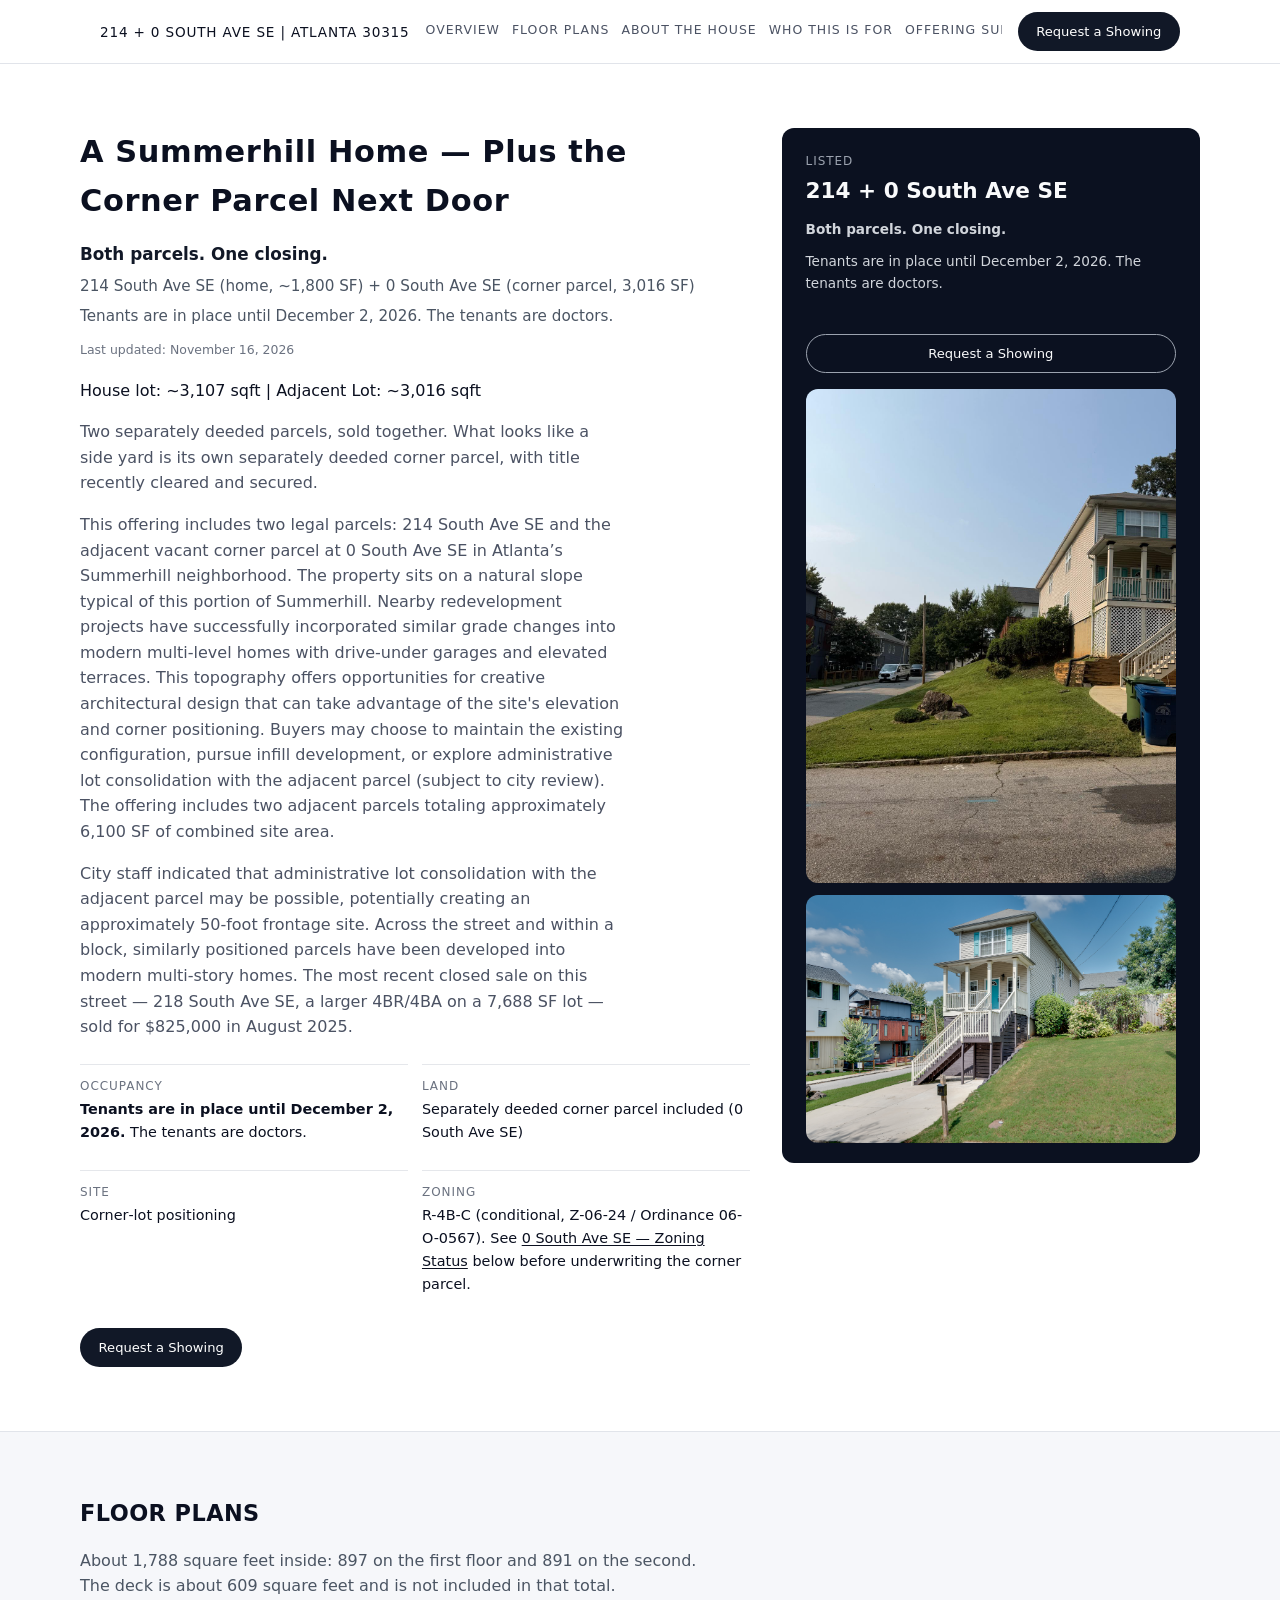
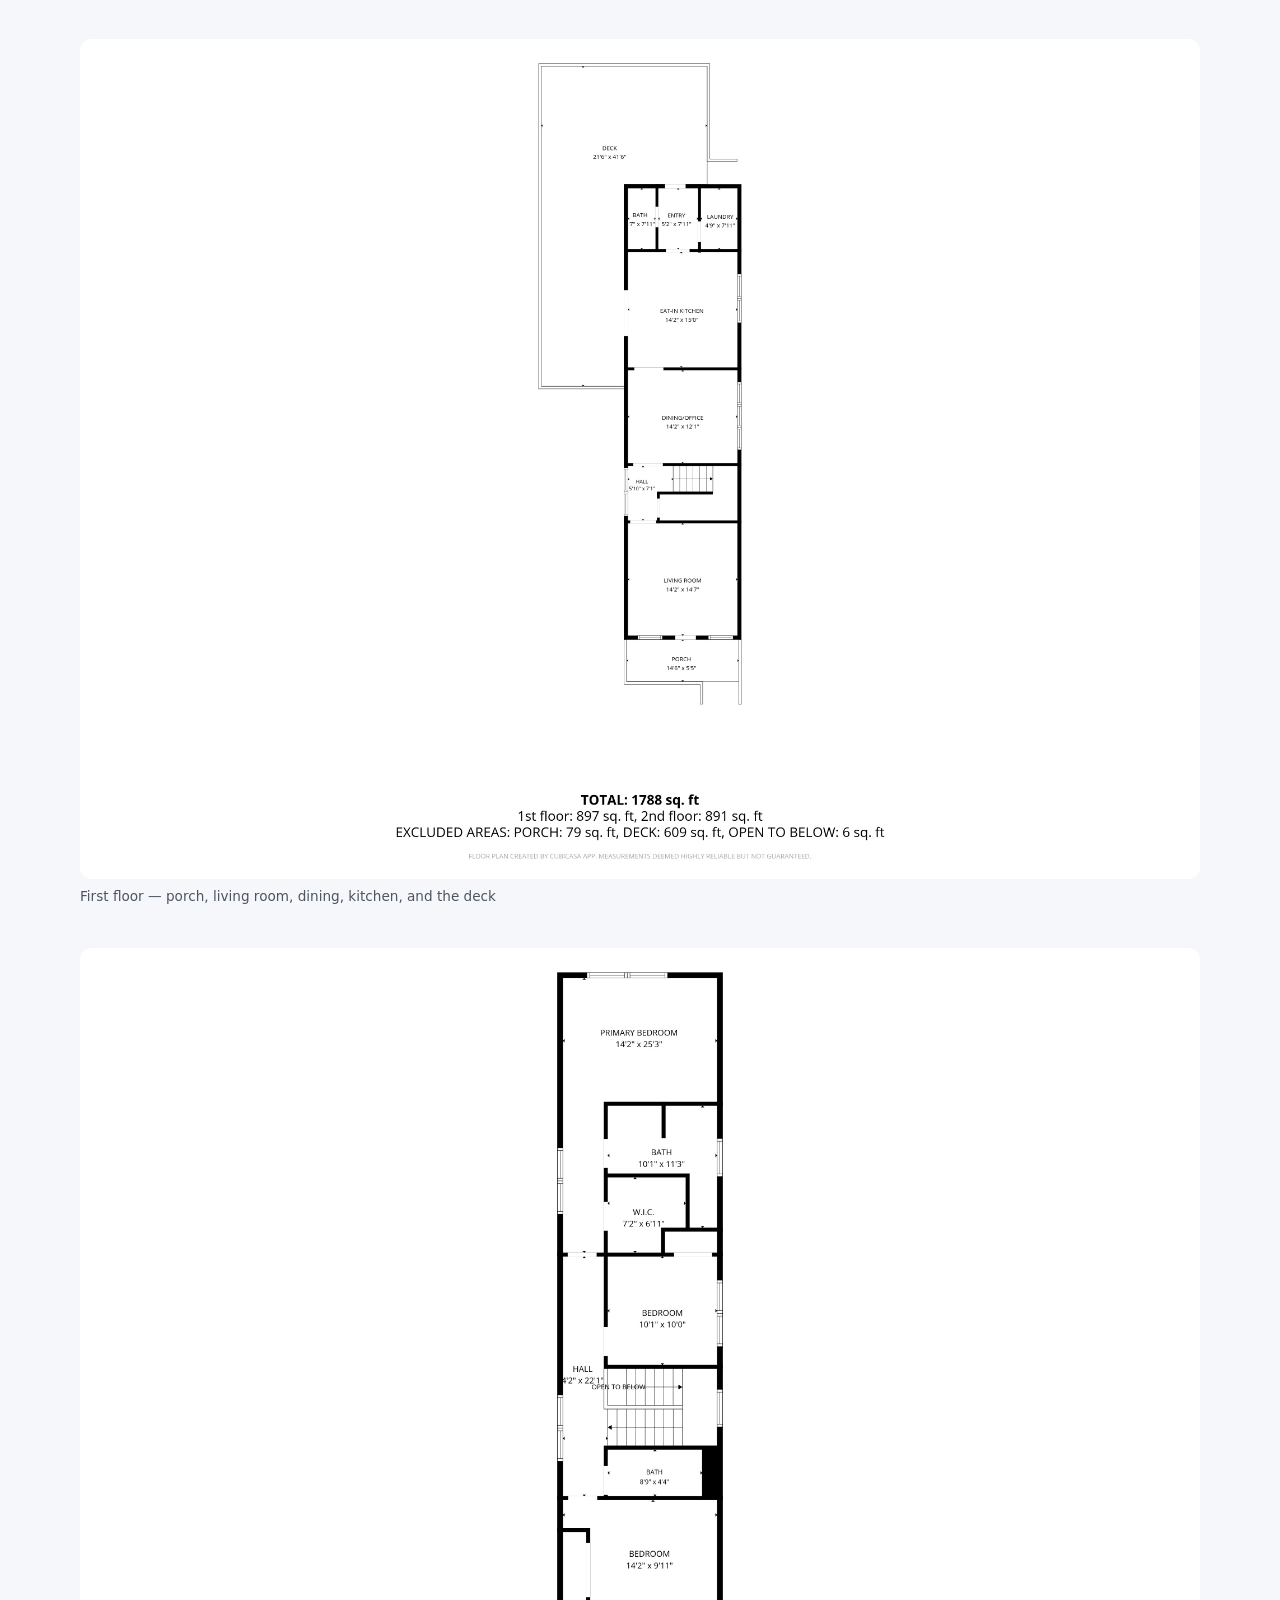
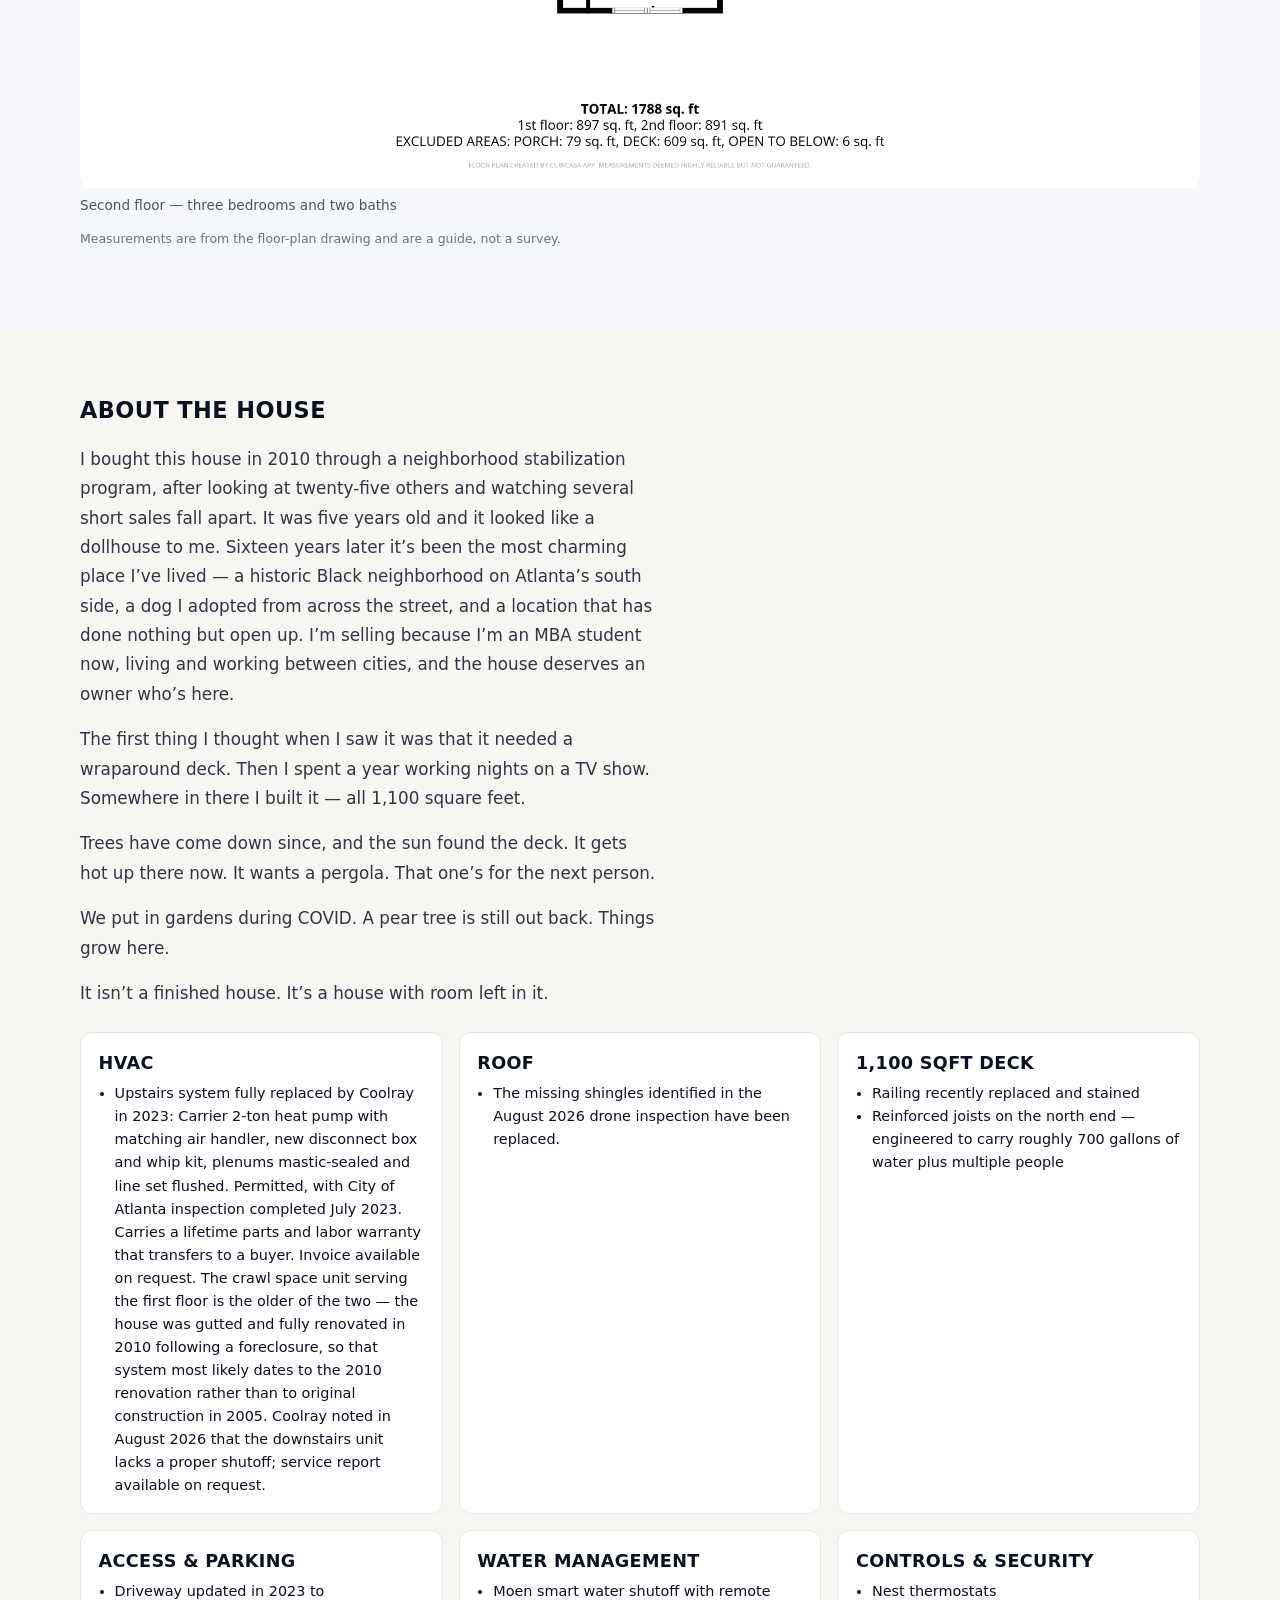
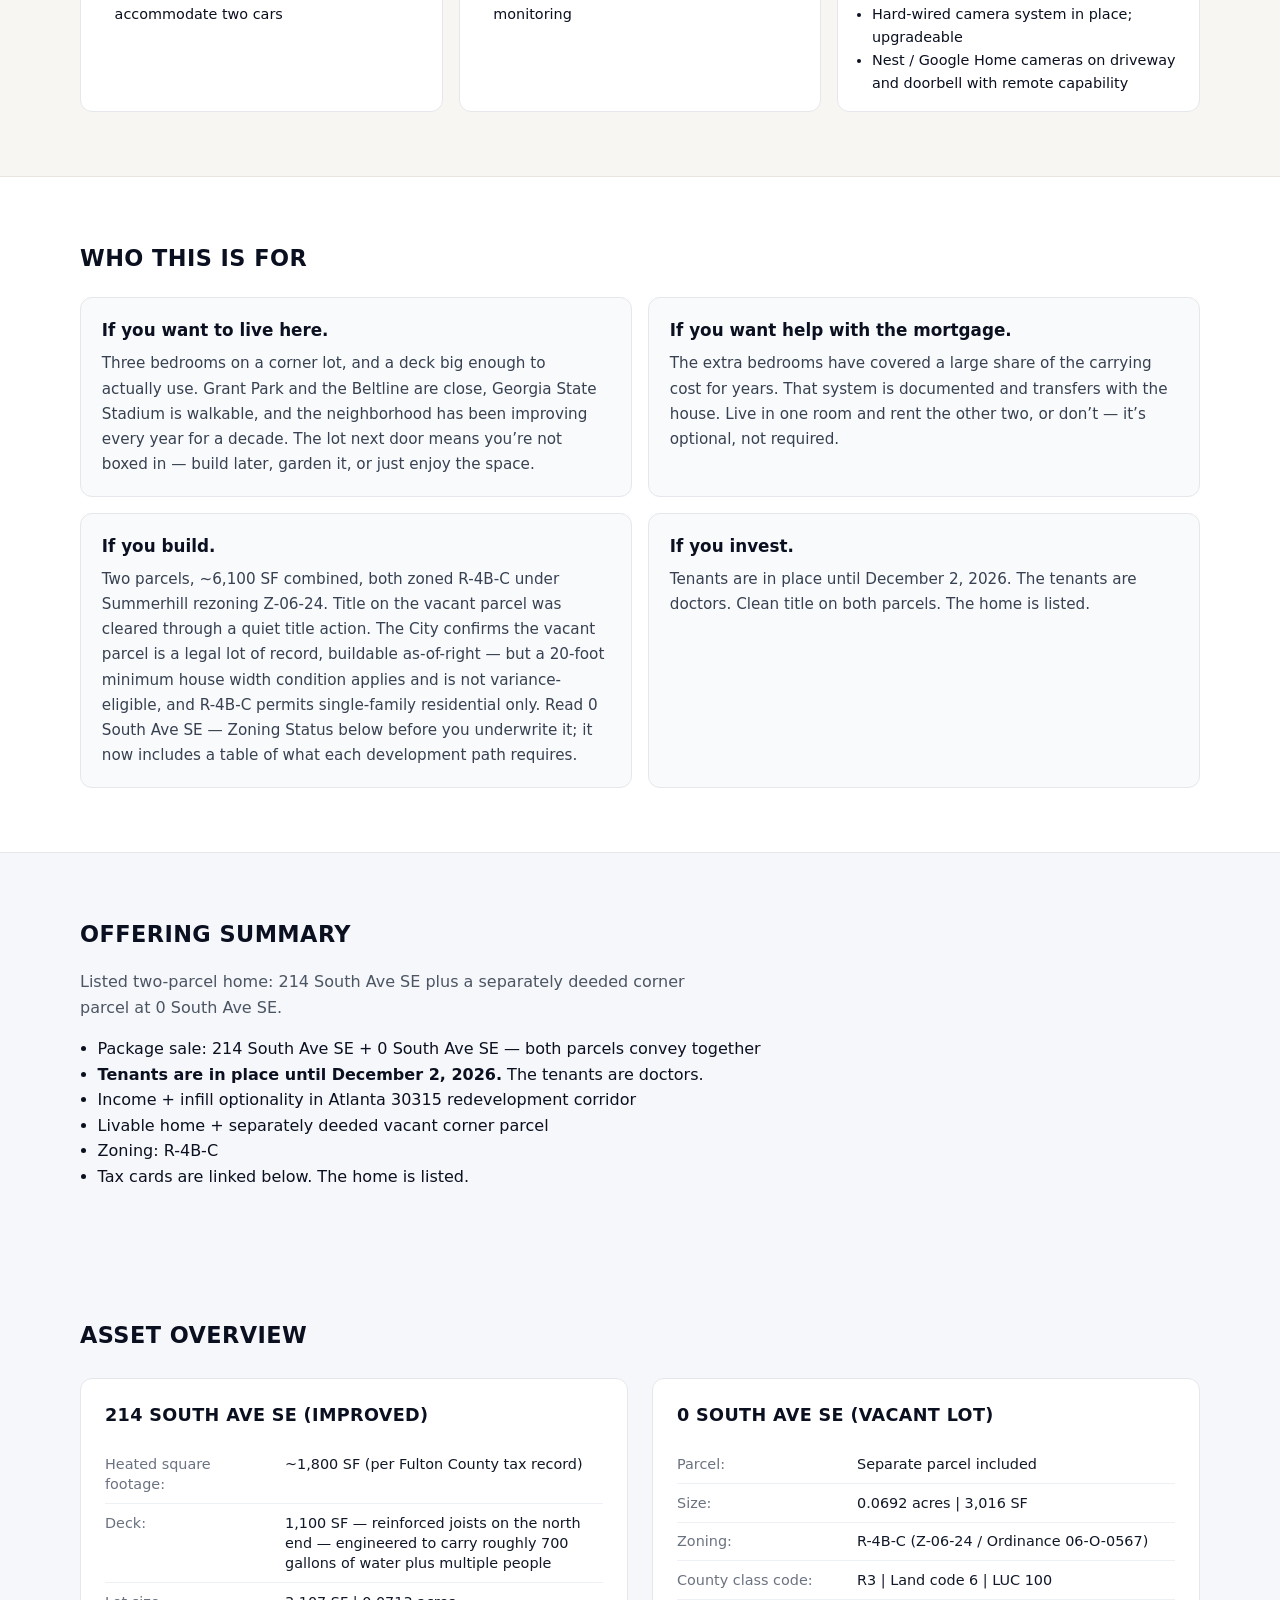
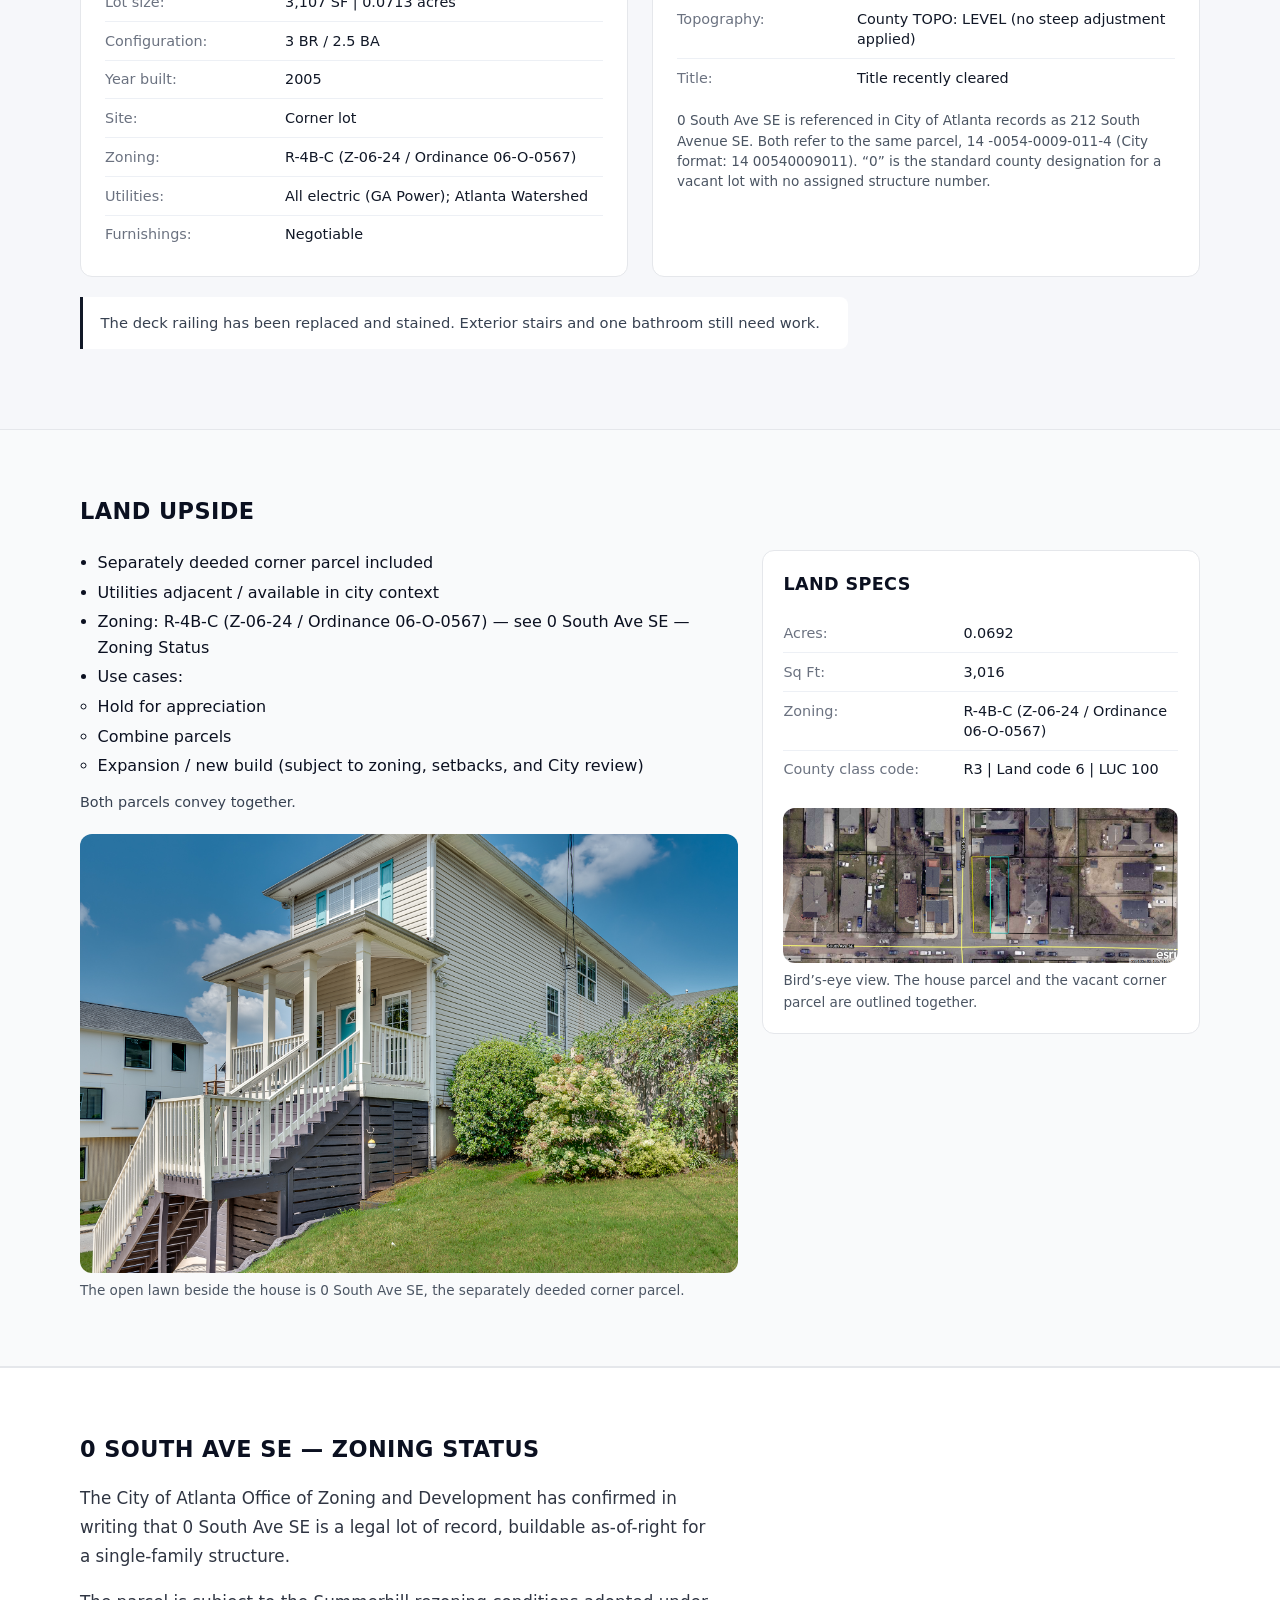
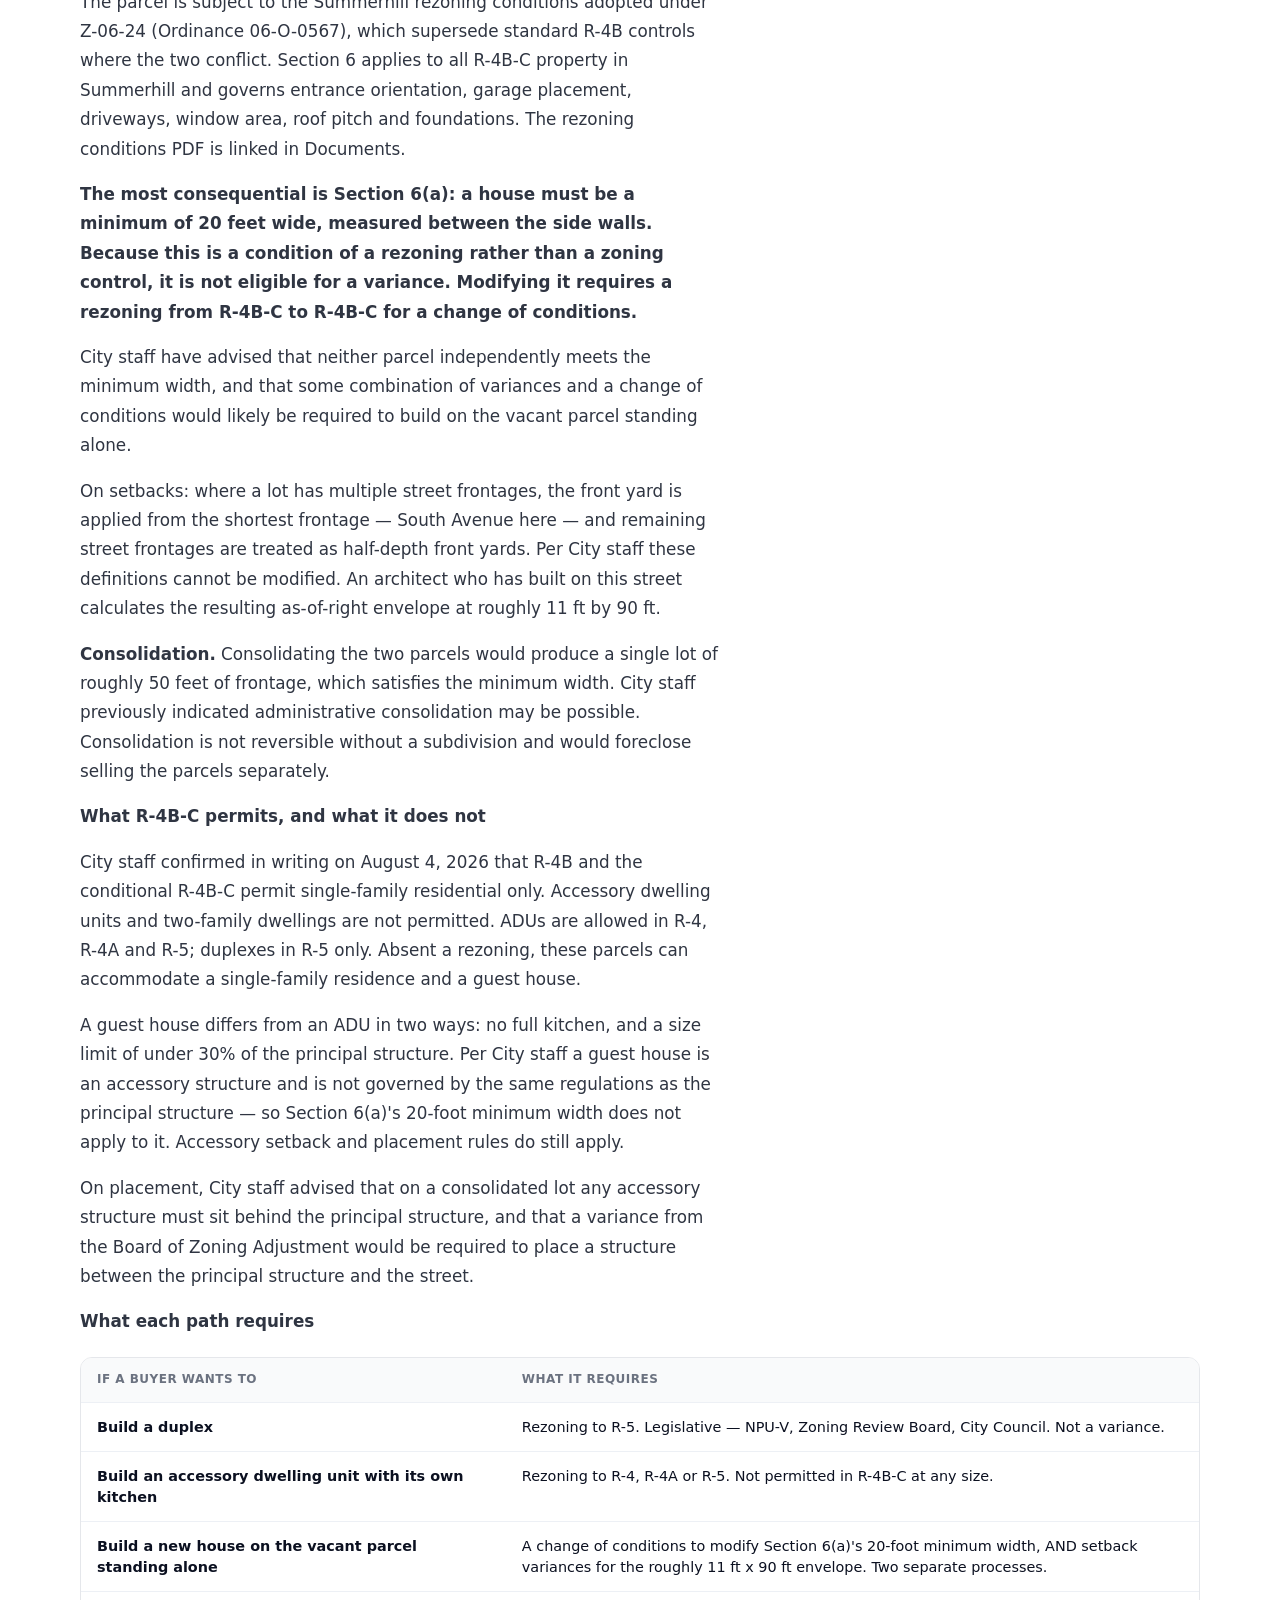
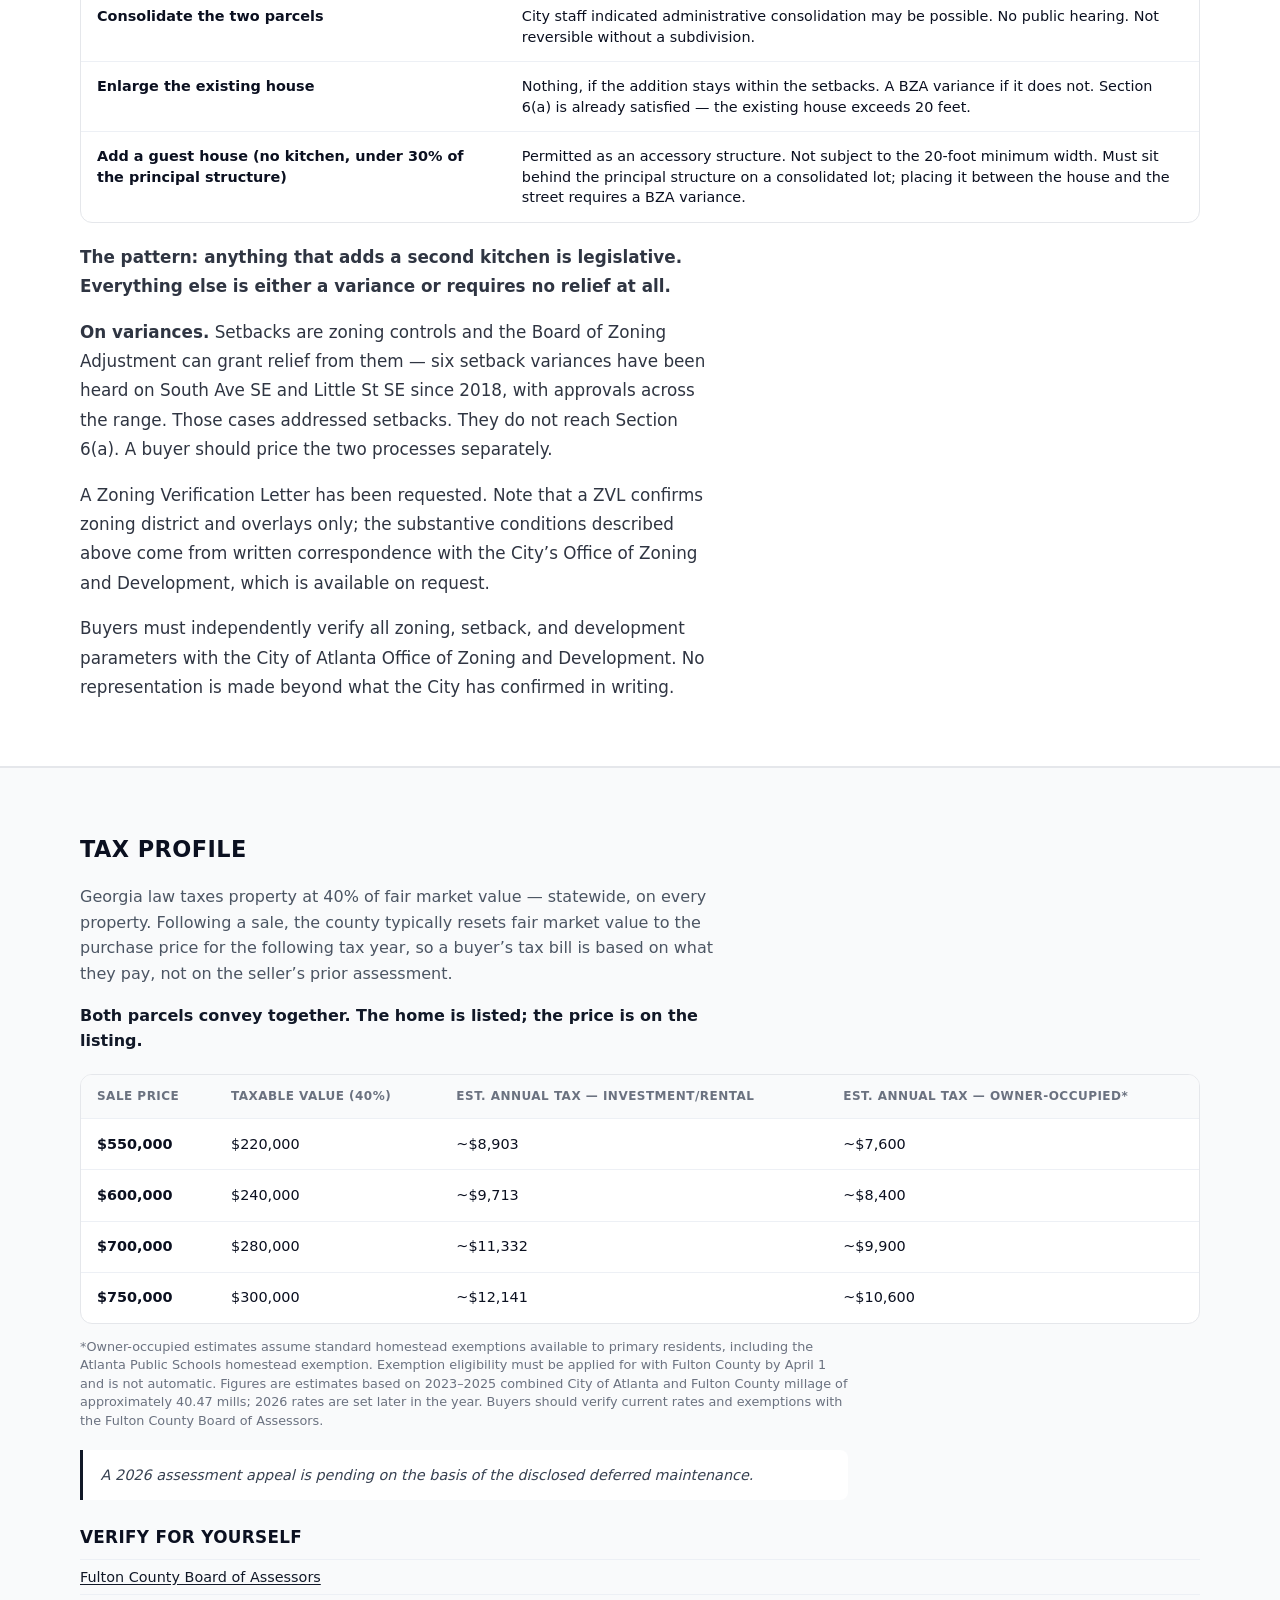
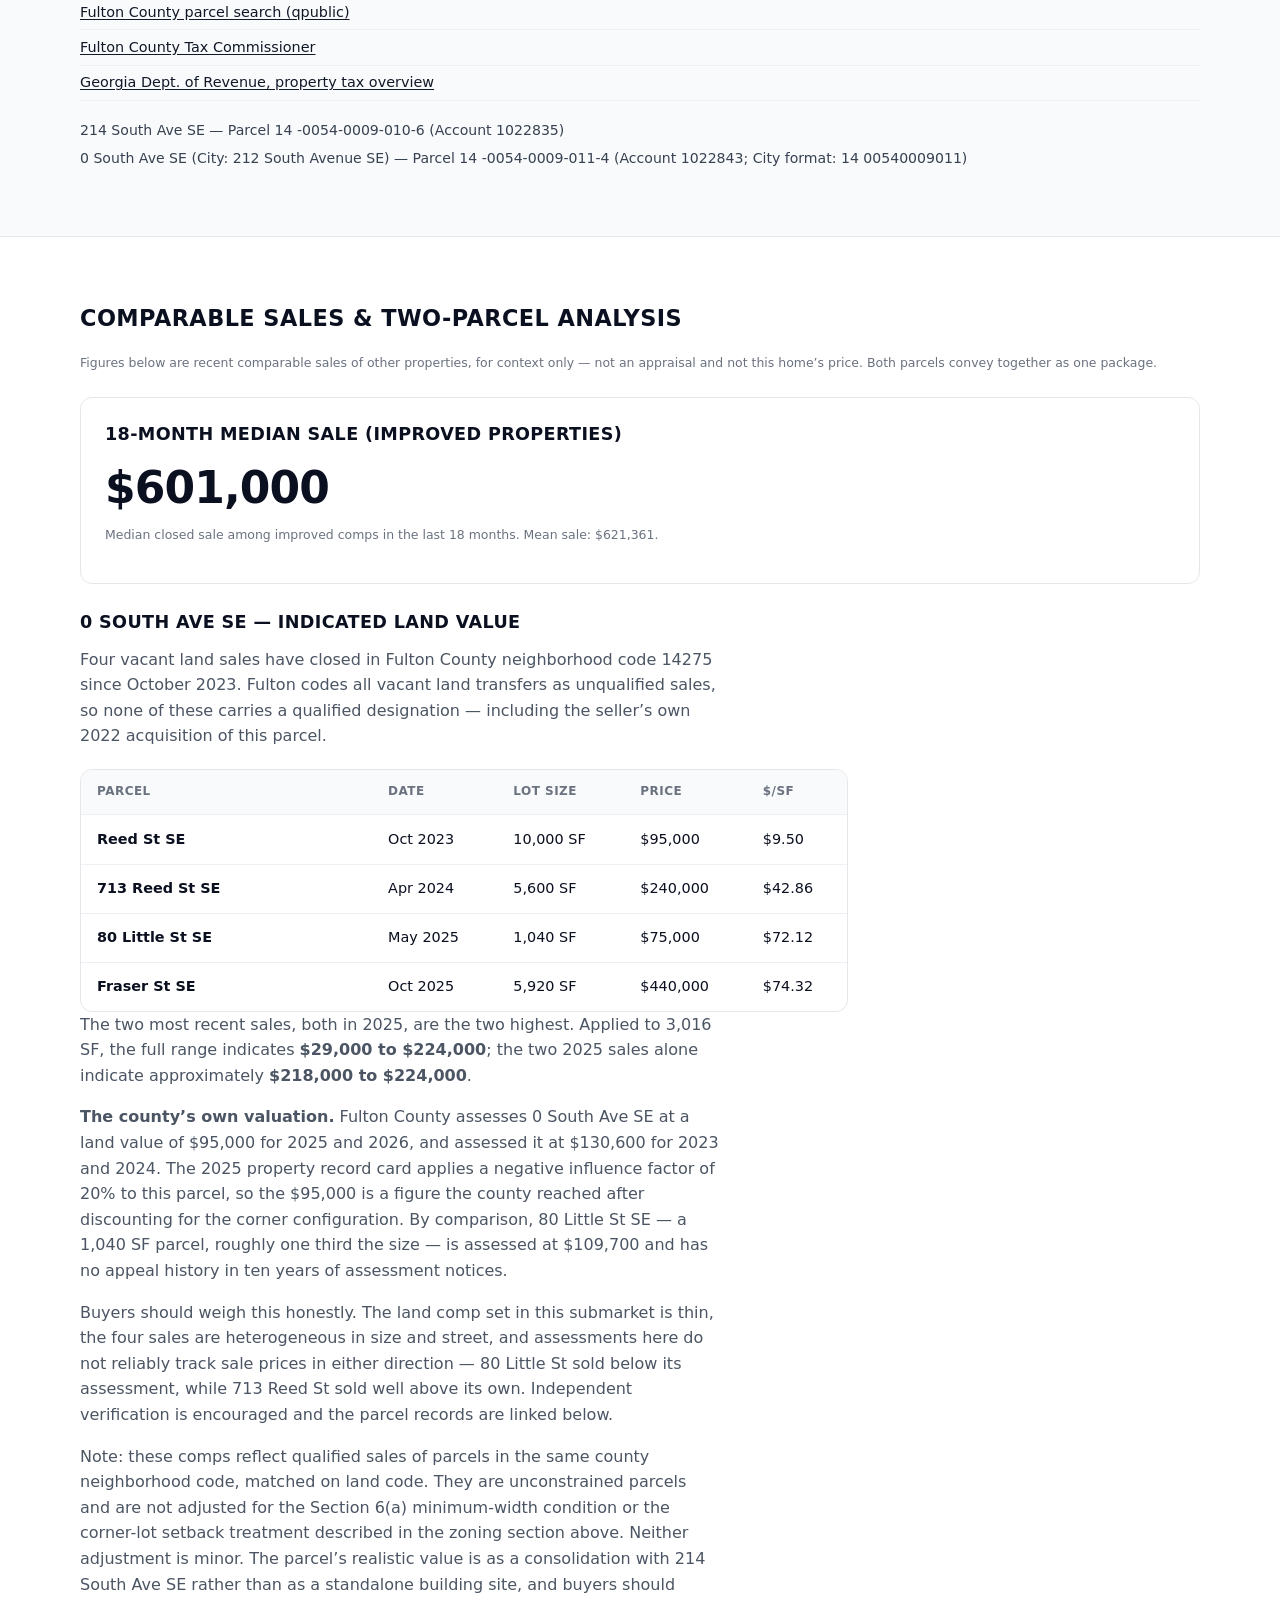
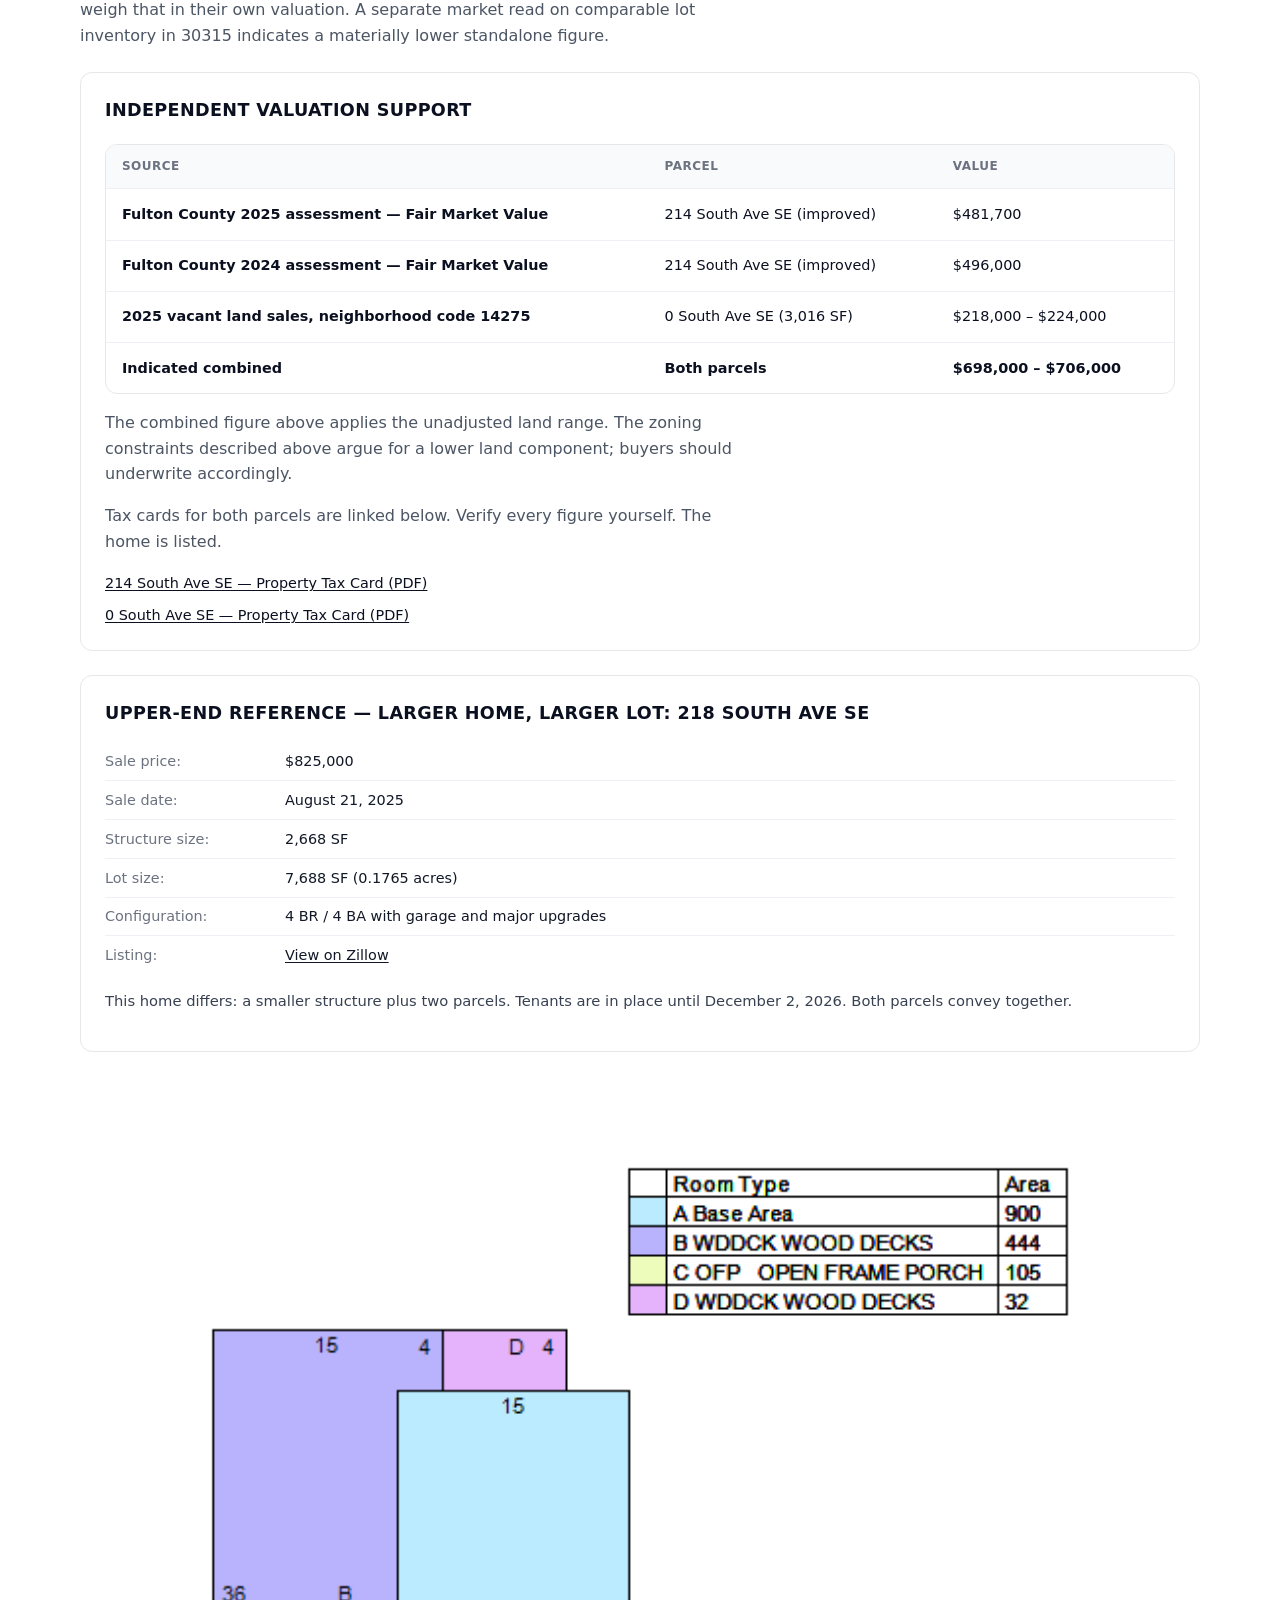
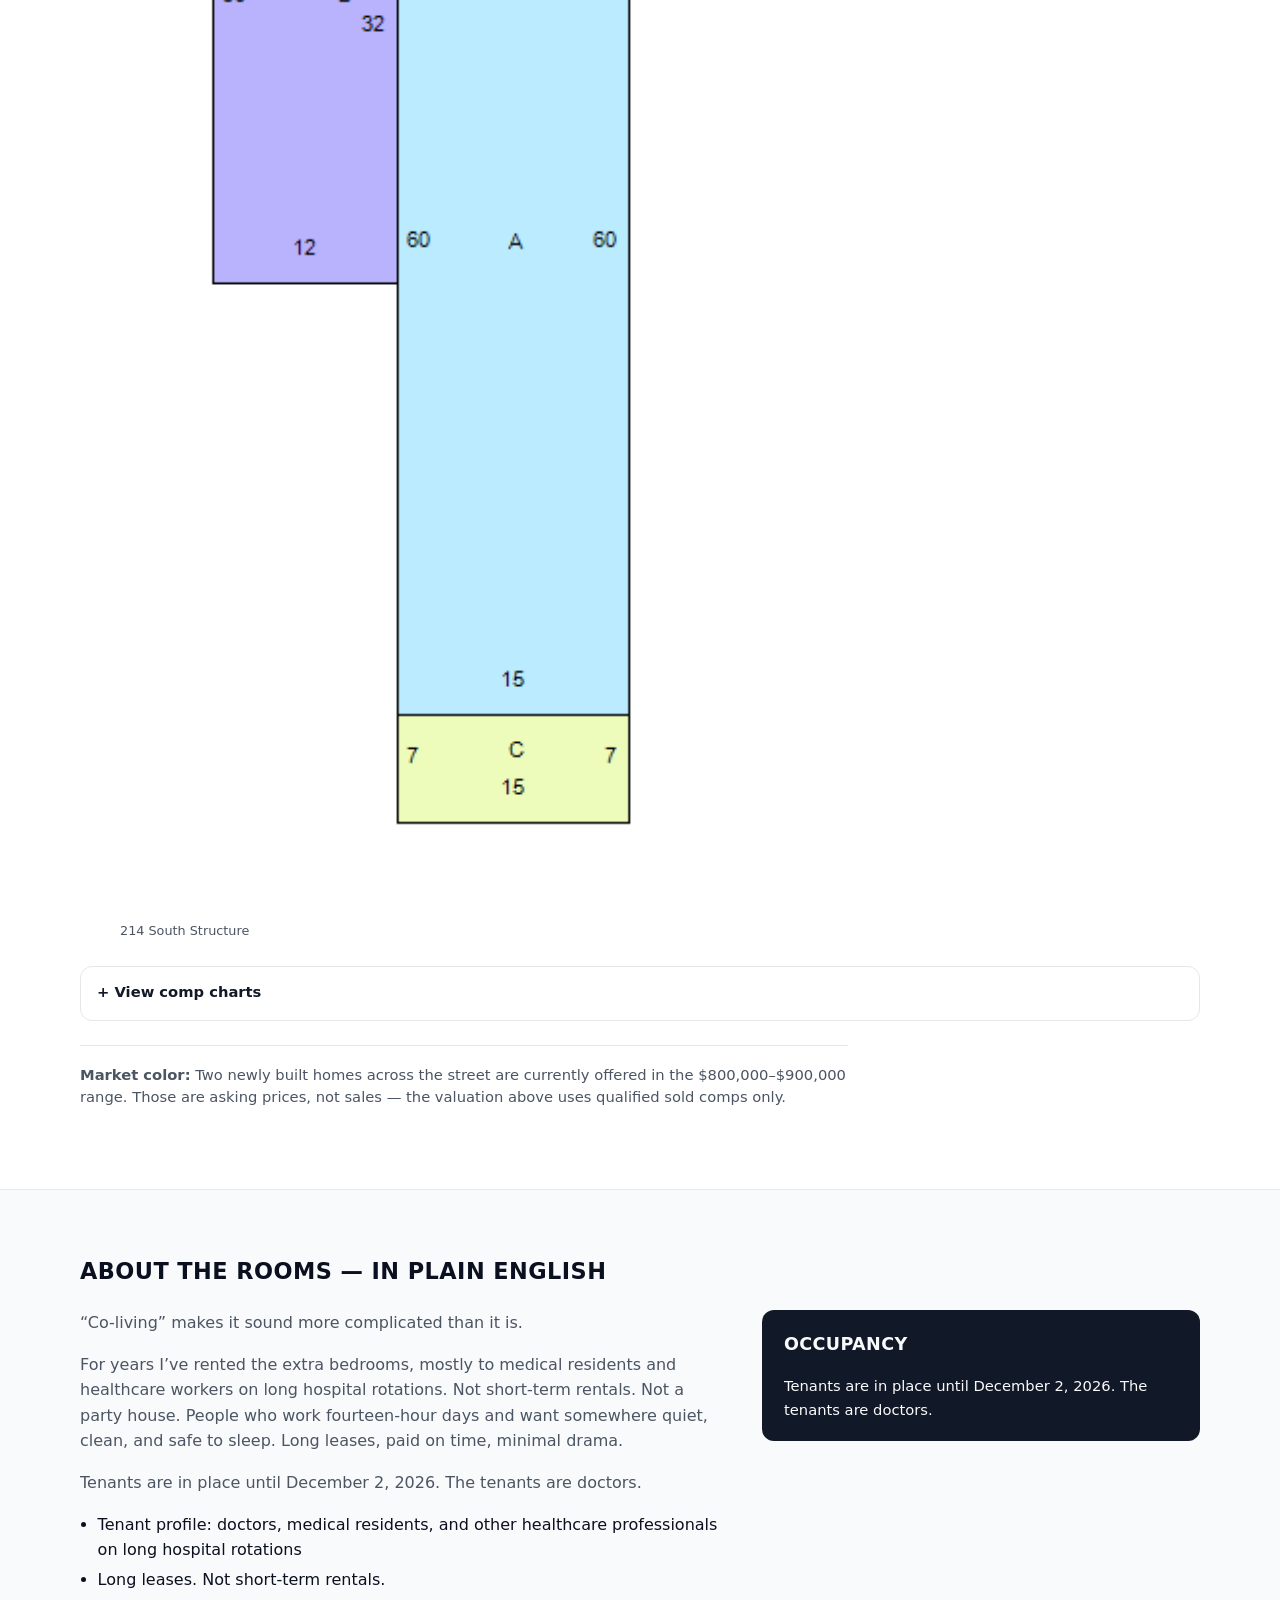
==== commit d7985abc: "Bring the public page in line with the listing. Remove the asking price, the offering packet, and th" ====
--- a/index.html
+++ b/index.html
@@ -4,15 +4,22 @@
 <meta charset="UTF-8" />
 <meta name="viewport" content="width=device-width, initial-scale=1" />
 
-<title>214 & 0 South Ave SE, Atlanta 30315 | Property Information</title>
-
-<meta name="description" content="Property information for 214 South Ave SE and the adjacent corner parcel at 0 South Ave SE, Atlanta 30315. Two parcels sold together.">
+<title>Summerhill Atlanta Home + Buildable Lot | 214 & 0 South Ave SE</title>
+
+<meta name="description" content="A listed Summerhill home plus the corner parcel next door — 214 + 0 South Ave SE, Atlanta 30315. Both parcels, one closing. Tenants are in place until December 2, 2026.">
+
+<meta name="keywords" content="Summerhill Atlanta buildable lot, Atlanta 30315 vacant land, Summerhill development opportunity, Grant Park development site, Atlanta infill development lot, corner lot Atlanta development">
+
+<!--
+  Showing form: https://forms.gle/Nkw5oKkDyceyUcJE7
+  Feedback form: https://forms.gle/BZdo89HDv8ra944S9
+-->
 
 <script type="application/ld+json">
 {
  "@context": "https://schema.org",
  "@type": "Residence",
- "name": "214 & 0 South Ave SE",
+ "name": "214 & 0 South Ave SE Development Opportunity",
  "address": {
    "@type": "PostalAddress",
    "streetAddress": "214 South Ave SE",
@@ -21,11 +28,11 @@
    "postalCode": "30315",
    "addressCountry": "US"
  },
- "description": "Property information for 214 South Ave SE and the adjacent corner parcel at 0 South Ave SE, Atlanta 30315. Two parcels sold together."
+ "description": "Listed two-parcel home in Summerhill Atlanta: 214 South Ave SE plus the corner parcel at 0 South Ave SE. Tenants are in place until December 2, 2026."
 }
 </script>
 
-<link rel="stylesheet" href="styles.css?v=20260918c" />
+<link rel="stylesheet" href="styles.css?v=20261116a" />
 </head>
 
 <body>
@@ -43,477 +50,974 @@
 
 <nav class="header-nav">
 <a href="#overview">Overview</a>
-<a href="#property-details">Property Details</a>
-<a href="#condition">Condition</a>
-<a href="#recent-updates">Recent Updates</a>
-<a href="#systems">Systems</a>
+<a href="#floor-plans">Floor Plans</a>
+<a href="#about-house">About the House</a>
+<a href="#who-this-is-for">Who This Is For</a>
+<a href="#offering-summary">Offering Summary</a>
+<a href="#asset-overview">Asset Overview</a>
+<a href="#land-upside">Land Upside</a>
 <a href="#zoning">Zoning</a>
-<a href="#taxes">Taxes</a>
-<a href="#rental-history">Rental History</a>
+<a href="#tax-profile">Tax Profile</a>
+<a href="#data">Comparable Sales</a>
+<a href="#operations">About the Rooms</a>
 <a href="#location">Location</a>
 <a href="#photos">Photos</a>
-<a href="#about-house">About the House</a>
 <a href="#documents">Documents</a>
-<a href="#document-history">Document History</a>
+<a href="#how-to-offer">Showings</a>
+<a href="#contact">Contact</a>
 </nav>
 
+<div class="header-ctas">
+<a class="btn btn-primary" href="https://forms.gle/Nkw5oKkDyceyUcJE7" target="_blank" rel="noopener">Request a Showing</a>
+</div>
+
 </div>
 </header>
 
 <main>
 
-<!-- Header / Overview -->
 <section id="overview" class="section hero">
-<div class="section-inner">
+<div class="section-inner hero-grid">
 
 <div class="hero-copy">
 
-<h1>House + Lot Next Door | 214 &amp; 0 South Ave SE, Atlanta 30315</h1>
+<h1>A Summerhill Home — Plus the Corner Parcel Next Door</h1>
+
+<div class="hero-asking">
+  <p class="hero-asking-tagline"><strong>Both parcels. One closing.</strong></p>
+  <p class="hero-asking-detail">214 South Ave SE (home, ~1,800 SF) + 0 South Ave SE (corner parcel, 3,016 SF)</p>
+  <p class="hero-asking-detail">Tenants are in place until December 2, 2026. The tenants are doctors.</p>
+  <p class="small-note">Last updated: November 16, 2026</p>
+</div>
+
+<p class="hero-lots">
+House lot: ~3,107 sqft | Adjacent Lot: ~3,016 sqft
+</p>
 
 <p class="hero-subtitle">
-214 South Ave SE (house, ~1,800 SF) + 0 South Ave SE (vacant corner lot, 3,016 SF). Two separately deeded parcels, sold together.
+Two separately deeded parcels, sold together. What looks like a side yard is its own separately deeded corner parcel, with title recently cleared and secured.
 </p>
 
-<p class="small-note">Last updated: September 16, 2026</p>
-
 <p class="hero-subtitle">
-This property includes two legal parcels: 214 South Ave SE and the adjacent vacant corner parcel at 0 South Ave SE in Atlanta’s Summerhill neighborhood.
+
+This offering includes two legal parcels: 214 South Ave SE and the adjacent vacant corner parcel at 0 South Ave SE in Atlanta’s Summerhill neighborhood.
+
+The property sits on a natural slope typical of this portion of Summerhill. Nearby redevelopment projects have successfully incorporated similar grade changes into modern multi‑level homes with drive‑under garages and elevated terraces.
+
+This topography offers opportunities for creative architectural design that can take advantage of the site's elevation and corner positioning.
+
+Buyers may choose to maintain the existing configuration, pursue infill development, or explore administrative lot consolidation with the adjacent parcel (subject to city review).
+
+The offering includes two adjacent parcels totaling approximately 6,100 SF of combined site area.
+
 </p>
 
 <p class="hero-subtitle">
-The property sits on a natural slope typical of this portion of Summerhill. Nearby redevelopment projects have successfully incorporated similar grade changes into modern multi‑level homes with drive‑under garages and elevated terraces.
+
+City staff indicated that administrative lot consolidation with the adjacent parcel may be possible, potentially creating an approximately 50-foot frontage site.
+
+Across the street and within a block, similarly positioned parcels have been developed into modern multi-story homes. The most recent closed sale on this street — 218 South Ave SE, a larger 4BR/4BA on a 7,688 SF lot — sold for $825,000 in August 2025.
+
 </p>
 
-<p class="hero-subtitle">
-This topography can support creative architectural design that takes advantage of the site's elevation and corner positioning.
+<div class="hero-highlights">
+
+<div class="highlight-item">
+<div class="highlight-label">Occupancy</div>
+<div class="highlight-text"><strong>Tenants are in place until December 2, 2026.</strong> The tenants are doctors.</div>
+</div>
+
+<div class="highlight-item">
+<div class="highlight-label">Land</div>
+<div class="highlight-text">Separately deeded corner parcel included (0 South Ave SE)</div>
+</div>
+
+<div class="highlight-item">
+<div class="highlight-label">Site</div>
+<div class="highlight-text">Corner‑lot positioning</div>
+</div>
+
+<div class="highlight-item">
+<div class="highlight-label">Zoning</div>
+<div class="highlight-text">
+R-4B-C (conditional, Z-06-24 / Ordinance 06-O-0567). See <a href="#zoning">0 South Ave SE — Zoning Status</a> below before underwriting the corner parcel.
+</div>
+</div>
+
+</div>
+
+<div class="cta-pair hero-cta-pair">
+  <a class="btn btn-primary" href="https://forms.gle/Nkw5oKkDyceyUcJE7" target="_blank" rel="noopener">Request a Showing</a>
+</div>
+</div>
+
+<aside class="hero-price">
+
+<div class="price-label">Listed</div>
+
+<div class="price-value">
+214 + 0 South Ave SE
+</div>
+
+<p class="price-note">
+<strong>Both parcels. One closing.</strong>
 </p>
 
-<p class="hero-subtitle">
-Buyers may choose to maintain the existing configuration, pursue infill development, or explore administrative lot consolidation with the adjacent parcel (subject to city review).
+<p class="price-note">
+Tenants are in place until December 2, 2026. The tenants are doctors.
 </p>
 
-<p class="hero-subtitle">
-The property includes two adjacent parcels totaling approximately 6,100 SF of combined site area.
-</p>
-
-<p class="hero-subtitle">
-City staff indicated that administrative lot consolidation with the adjacent parcel may be possible, potentially creating an approximately 50-foot frontage site.
-</p>
-
-</div>
+<div class="cta-pair cta-pair-stack">
+  <a class="btn btn-secondary btn-block" href="https://forms.gle/Nkw5oKkDyceyUcJE7" target="_blank" rel="noopener">Request a Showing</a>
+</div>
+
+<img class="hero-front-image" src="photos/0_south_ave.jpeg" alt="0 South Ave SE, the vacant corner parcel" />
+<img class="hero-front-image hero-front-image-secondary" src="photos/sabrina-03.jpg" alt="214 South Ave SE, front porch and the side yard next door" />
+
+</aside>
 
 </div>
 </section>
 
-<!-- Property Details -->
-<section id="property-details" class="section asset-overview">
+    <section id="floor-plans" class="section floor-plans">
+      <div class="section-inner">
+        <h2>Floor Plans</h2>
+        <p class="summary-text">About 1,788 square feet inside: 897 on the first floor and 891 on the second. The deck is about 609 square feet and is not included in that total.</p>
+        <div class="floor-plan-grid">
+          <figure class="floor-plan-figure">
+            <a href="photos/floor-1st.jpg" target="_blank" rel="noopener">
+              <img src="photos/floor-1st.jpg" alt="First floor plan of 214 South Ave SE: porch, living room, dining, kitchen, laundry, and deck" />
+            </a>
+            <figcaption>First floor — porch, living room, dining, kitchen, and the deck</figcaption>
+          </figure>
+          <figure class="floor-plan-figure">
+            <a href="photos/floor-2nd.jpg" target="_blank" rel="noopener">
+              <img src="photos/floor-2nd.jpg" alt="Second floor plan of 214 South Ave SE: three bedrooms and two baths" />
+            </a>
+            <figcaption>Second floor — three bedrooms and two baths</figcaption>
+          </figure>
+        </div>
+        <p class="small-note">Measurements are from the floor-plan drawing and are a guide, not a survey.</p>
+      </div>
+    </section>
+
+    <!-- About the House -->
+    <section id="about-house" class="section about-house">
+      <div class="section-inner">
+        <h2>About the House</h2>
+        <div class="about-house-copy">
+          <p>
+            I bought this house in 2010 through a neighborhood stabilization program, after looking at twenty-five others and watching several short sales fall apart. It was five years old and it looked like a dollhouse to me. Sixteen years later it’s been the most charming place I’ve lived — a historic Black neighborhood on Atlanta’s south side, a dog I adopted from across the street, and a location that has done nothing but open up. I’m selling because I’m an MBA student now, living and working between cities, and the house deserves an owner who’s here.
+          </p>
+          <p>
+            The first thing I thought when I saw it was that it needed a wraparound deck. Then I spent a year working nights on a TV show. Somewhere in there I built it — all 1,100 square feet.
+          </p>
+          <p>
+            Trees have come down since, and the sun found the deck. It gets hot up there now. It wants a pergola. That one’s for the next person.
+          </p>
+          <p>
+            We put in gardens during COVID. A pear tree is still out back. Things grow here.
+          </p>
+          <p>
+            It isn’t a finished house. It’s a house with room left in it.
+          </p>
+        </div>
+        <div class="feature-grid about-house-systems">
+          <div class="feature-tile">
+            <h3>HVAC</h3>
+            <ul>
+              <li>Upstairs system fully replaced by Coolray in 2023: Carrier 2-ton heat pump with matching air handler, new disconnect box and whip kit, plenums mastic-sealed and line set flushed. Permitted, with City of Atlanta inspection completed July 2023. Carries a lifetime parts and labor warranty that transfers to a buyer. Invoice available on request. The crawl space unit serving the first floor is the older of the two — the house was gutted and fully renovated in 2010 following a foreclosure, so that system most likely dates to the 2010 renovation rather than to original construction in 2005. Coolray noted in August 2026 that the downstairs unit lacks a proper shutoff; service report available on request.</li>
+            </ul>
+          </div>
+          <div class="feature-tile">
+            <h3>Roof</h3>
+            <ul>
+              <li>The missing shingles identified in the August 2026 drone inspection have been replaced.</li>
+            </ul>
+          </div>
+          <div class="feature-tile">
+            <h3>1,100 SqFt Deck</h3>
+            <ul>
+              <li>Railing recently replaced and stained</li>
+              <li>Reinforced joists on the north end — engineered to carry roughly 700 gallons of water plus multiple people</li>
+            </ul>
+          </div>
+          <div class="feature-tile">
+            <h3>Access &amp; Parking</h3>
+            <ul>
+              <li>Driveway updated in 2023 to accommodate two cars</li>
+            </ul>
+          </div>
+          <div class="feature-tile">
+            <h3>Water Management</h3>
+            <ul>
+              <li>Moen smart water shutoff with remote monitoring</li>
+            </ul>
+          </div>
+          <div class="feature-tile">
+            <h3>Controls &amp; Security</h3>
+            <ul>
+              <li>Nest thermostats</li>
+              <li>Hard-wired camera system in place; upgradeable</li>
+              <li>Nest / Google Home cameras on driveway and doorbell with remote capability</li>
+            </ul>
+          </div>
+        </div>
+      </div>
+    </section>
+
+    <!-- Who This Is For -->
+    <section id="who-this-is-for" class="section who-for">
+      <div class="section-inner">
+        <h2>Who This Is For</h2>
+        <div class="who-for-grid">
+          <article class="who-for-card">
+            <h3>If you want to live here.</h3>
+            <p>Three bedrooms on a corner lot, and a deck big enough to actually use. Grant Park and the Beltline are close, Georgia State Stadium is walkable, and the neighborhood has been improving every year for a decade. The lot next door means you’re not boxed in — build later, garden it, or just enjoy the space.</p>
+          </article>
+          <article class="who-for-card">
+            <h3>If you want help with the mortgage.</h3>
+            <p>The extra bedrooms have covered a large share of the carrying cost for years. That system is documented and transfers with the house. Live in one room and rent the other two, or don’t — it’s optional, not required.</p>
+          </article>
+          <article class="who-for-card">
+            <h3>If you build.</h3>
+            <p>Two parcels, ~6,100 SF combined, both zoned R-4B-C under Summerhill rezoning Z-06-24. Title on the vacant parcel was cleared through a quiet title action. The City confirms the vacant parcel is a legal lot of record, buildable as-of-right — but a 20-foot minimum house width condition applies and is not variance-eligible, and R-4B-C permits single-family residential only. Read <a href="#zoning">0 South Ave SE — Zoning Status</a> below before you underwrite it; it now includes a table of what each development path requires.</p>
+          </article>
+          <article class="who-for-card">
+            <h3>If you invest.</h3>
+            <p>Tenants are in place until December 2, 2026. The tenants are doctors. Clean title on both parcels. The home is listed.</p>
+          </article>
+        </div>
+      </div>
+    </section>
+
+    <!-- Offering Summary -->
+    <section id="offering-summary" class="section executive-summary">
   <div class="section-inner">
-    <h2>Property Details</h2>
-    <div class="card-grid two-up">
-      <article class="card">
-        <h3>214 South Ave SE (Improved)</h3>
-        <dl class="data-list">
-          <div class="data-row"><dt>Heated square footage</dt><dd>~1,800 SF (per Fulton County tax record)</dd></div>
-          <div class="data-row"><dt>Deck</dt><dd>1,100 SF — reinforced joists on the north end — engineered to carry roughly 700 gallons of water plus multiple people; recently replaced railings. Refinished September 2026.</dd></div>
-          <div class="data-row"><dt>Lot size</dt><dd>3,107 SF | 0.0713 acres</dd></div>
-          <div class="data-row"><dt>Configuration</dt><dd>3 BR / 2.5 BA</dd></div>
-          <div class="data-row"><dt>Year built</dt><dd>2005</dd></div>
-          <div class="data-row"><dt>Site</dt><dd>Corner lot</dd></div>
-          <div class="data-row"><dt>Zoning</dt><dd>R-4B-C (Z-06-24 / Ordinance 06-O-0567)</dd></div>
-          <div class="data-row"><dt>Utilities</dt><dd>All electric (GA Power); Atlanta Watershed</dd></div>
-        </dl>
-      </article>
-      <article class="card">
-        <h3>0 South Ave SE (Vacant Lot)</h3>
-        <dl class="data-list">
-          <div class="data-row"><dt>Parcel</dt><dd>Separate parcel included</dd></div>
-          <div class="data-row"><dt>Size</dt><dd>0.0692 acres | 3,016 SF</dd></div>
-          <div class="data-row"><dt>Zoning</dt><dd>R-4B-C (Z-06-24 / Ordinance 06-O-0567)</dd></div>
-          <div class="data-row"><dt>County class code</dt><dd>R3 | Land code 6 | LUC 100</dd></div>
-          <div class="data-row"><dt>Topography</dt><dd>County TOPO: LEVEL (no steep adjustment applied)</dd></div>
-          <div class="data-row"><dt>Title</dt><dd>Title recently cleared</dd></div>
-        </dl>
-        <p class="parcel-alias-note">
-          0 South Ave SE is referenced in City of Atlanta records as 212 South Avenue SE. Both refer to the same parcel, 14 -0054-0009-011-4 (City format: 14 00540009011). “0” is the standard county designation for a vacant lot with no assigned structure number.
-        </p>
-      </article>
-    </div>
-    <p class="as-is-note">
-      As-is. Remaining known items: dated bathrooms and kitchen cabinet touch-ups. Contractor quotes available.
+    <h2>Offering Summary</h2>
+    <p class="summary-text">
+      Listed two-parcel home: 214 South Ave SE plus a separately deeded corner parcel at 0 South Ave SE.
     </p>
-  </div>
-</section>
-
-<!-- Condition -->
-<section id="condition" class="section walk-through">
-  <div class="section-inner">
-    <h2>Condition</h2>
-    <div class="narrative-copy">
-      <p>Known items: kitchen cabinets need touch-ups; bathrooms date to the 2010 renovation. Contractor quotes available.</p>
-    </div>
-  </div>
-</section>
-
-<!-- Recent Updates -->
-<section id="recent-updates" class="section recent-updates">
-  <div class="section-inner">
-    <h2>Recent Updates</h2>
-    <ul class="bullet-list">
-      <li><strong>September 2026</strong> — Interior and exterior painted</li>
-      <li><strong>September 2026</strong> — Deck refinished; railings replaced</li>
-      <li><strong>September 2026</strong> — Front stairs: a section replaced and a handrail added. Five-year written warranty.</li>
-      <li><strong>2026</strong> — New LVP flooring in the upstairs hallway</li>
-      <li><strong>2026</strong> — Bedroom carpets professionally cleaned</li>
-      <li><strong>2026</strong> — New bathroom and kitchen faucets</li>
-      <li><strong>2023</strong> — Upstairs HVAC fully replaced (Carrier; permitted and City-inspected; transferable lifetime parts and labor warranty)</li>
-      <li><strong>2023</strong> — Driveway re-poured; fits two cars</li>
-      <li><strong>2020</strong> — Water heater replaced (tank)</li>
-    </ul>
-  </div>
-</section>
-
-<!-- Systems -->
-<section id="systems" class="section about-house">
-  <div class="section-inner">
-    <h2>Systems</h2>
-    <div class="feature-grid about-house-systems">
-      <div class="feature-tile">
-        <h3>HVAC</h3>
-        <ul>
-          <li>Upstairs system fully replaced by Coolray in 2023: Carrier 2-ton heat pump with matching air handler, new disconnect box and whip kit, plenums mastic-sealed and line set flushed. Permitted, with City of Atlanta inspection completed July 2023. Carries a lifetime parts and labor warranty that transfers to a buyer. Invoice available. The crawl space unit serving the first floor is the older of the two — the house was gutted and fully renovated in 2010 following a foreclosure, so that system most likely dates to the 2010 renovation rather than to original construction in 2005. Coolray noted in August 2026 that the downstairs unit lacks a dedicated shutoff. The unit most likely dates to the 2010 renovation and reflects what was standard at the time of installation.</li>
-        </ul>
-      </div>
-      <div class="feature-tile">
-        <h3>Roof</h3>
-        <ul>
-          <li>Original to the 2005 construction, approximately 21 years old. Insurable, but at actual cash value rather than replacement cost; the current policy is written on a depreciated basis and a buyer should underwrite roof insurance accordingly. A five-year warranty covers shingle repair for wind damage.</li>
-        </ul>
-      </div>
-      <div class="feature-tile">
-        <h3>Water Heater</h3>
-        <ul>
-          <li>Replaced in 2020. Tank system.</li>
-        </ul>
-      </div>
-      <div class="feature-tile">
-        <h3>Electrical</h3>
-        <ul>
-          <li>GFCI protection at bathroom receptacles.</li>
-        </ul>
-      </div>
-      <div class="feature-tile">
-        <h3>1,100 SqFt Deck</h3>
-        <ul>
-          <li>Reinforced joists on the north end — engineered to carry roughly 700 gallons of water plus multiple people. Recently replaced railings. Refinished September 2026.</li>
-        </ul>
-      </div>
-      <div class="feature-tile">
-        <h3>Driveway</h3>
-        <ul>
-          <li>Driveway updated in 2023 to accommodate two cars</li>
-        </ul>
-      </div>
-      <div class="feature-tile">
-        <h3>Water Management</h3>
-        <ul>
-          <li>Moen smart water shutoff with remote monitoring</li>
-        </ul>
-      </div>
-      <div class="feature-tile">
-        <h3>Controls &amp; Security</h3>
-        <ul>
-          <li>Nest thermostats</li>
-          <li>Hard-wired camera system in place; upgradeable</li>
-          <li>Nest / Google Home cameras on driveway and doorbell with remote capability</li>
-        </ul>
-      </div>
-      <div class="feature-tile">
-        <h3>Pest &amp; Flood</h3>
-        <ul>
-          <li>No termite bond in place. The property is not in a FEMA-designated flood zone; buyers should verify independently.</li>
-        </ul>
-      </div>
-    </div>
-  </div>
-</section>
-
-<!-- Zoning -->
-<section id="zoning" class="section zoning-section">
-  <div class="section-inner">
-    <h2>Zoning</h2>
-    <div class="narrative-copy">
-      <p>Both parcels are zoned R-4B-C under the Summerhill rezoning (Z-06-24 / Ordinance 06-O-0567). The City of Atlanta has confirmed in writing that 0 South Ave SE is a legal lot of record, buildable as-of-right for a single-family structure.</p>
-      <p>Two conditions shape what can actually be built: a 20-foot minimum house width that is not variance-eligible, and corner-lot setback treatment. Consolidating the parcels satisfies the width condition. The table below summarizes each path.</p>
-    </div>
-    <div class="tax-table-wrap path-table-wrap" role="region" aria-label="What each development path requires" tabindex="0">
-      <table class="tax-table path-table">
-        <thead>
-          <tr>
-            <th scope="col">If a buyer wants to</th>
-            <th scope="col">What it requires</th>
-          </tr>
-        </thead>
-        <tbody>
-          <tr>
-            <td data-label="If a buyer wants to">Build a duplex</td>
-            <td data-label="What it requires">Rezoning to R-5. Legislative — NPU-V, Zoning Review Board, City Council. Not a variance.</td>
-          </tr>
-          <tr>
-            <td data-label="If a buyer wants to">Build an accessory dwelling unit with its own kitchen</td>
-            <td data-label="What it requires">Rezoning to R-4, R-4A or R-5. Not permitted in R-4B-C at any size.</td>
-          </tr>
-          <tr>
-            <td data-label="If a buyer wants to">Build a new house on the vacant parcel standing alone</td>
-            <td data-label="What it requires">A change of conditions to modify Section 6(a)'s 20-foot minimum width, AND setback variances for the roughly 11 ft x 90 ft envelope. Two separate processes.</td>
-          </tr>
-          <tr>
-            <td data-label="If a buyer wants to">Consolidate the two parcels</td>
-            <td data-label="What it requires">City staff indicated administrative consolidation may be possible. No public hearing. Not reversible without a subdivision.</td>
-          </tr>
-          <tr>
-            <td data-label="If a buyer wants to">Enlarge the existing house</td>
-            <td data-label="What it requires">Nothing, if the addition stays within the setbacks. A BZA variance if it does not. Section 6(a) is already satisfied — the existing house exceeds 20 feet.</td>
-          </tr>
-          <tr>
-            <td data-label="If a buyer wants to">Add a guest house (no kitchen, under 30% of the principal structure)</td>
-            <td data-label="What it requires">Permitted as an accessory structure. Not subject to the 20-foot minimum width. Must sit behind the principal structure on a consolidated lot; placing it between the house and the street requires a BZA variance.</td>
-          </tr>
-        </tbody>
-      </table>
-    </div>
-    <div class="narrative-copy" style="margin-top: 1.25rem;">
-      <p>Buyers must independently verify all zoning, setback, and development parameters with the City of Atlanta Office of Zoning and Development.</p>
-    </div>
-    <div class="cta-pair" style="margin-top: 1.25rem;">
-      <a class="btn btn-primary" href="/zoning">Full zoning detail and city planner correspondence →</a>
-    </div>
-  </div>
-</section>
-
-<!-- Taxes -->
-<section id="taxes" class="section tax-section">
-  <div class="section-inner">
-    <h2>Taxes</h2>
-    <p class="summary-text">
-      Georgia law taxes property at 40% of fair market value — statewide, on every property. Following a sale, the county typically resets fair market value to the purchase price for the following tax year, so a buyer’s tax bill is based on what they pay, not on the seller’s prior assessment.
-    </p>
-    <p class="summary-text tax-convey">
-      Both parcels convey together.
-    </p>
-
-    <p class="tax-status">
-      A 2026 assessment appeal is pending on the basis of the disclosed deferred maintenance.
-    </p>
-
-    <div class="tax-verify">
-      <h3>Verify for yourself</h3>
-      <ul class="tax-verify-links">
-        <li>
-          <a href="https://www.fultonassessor.org" target="_blank" rel="noopener">
-            Fulton County Board of Assessors
-          </a>
-        </li>
-        <li>
-          <a href="https://qpublic.schneidercorp.com/Application.aspx?AppID=936" target="_blank" rel="noopener">
-            Fulton County parcel search (qpublic)
-          </a>
-        </li>
-        <li>
-          <a href="https://www.fultoncountytaxes.org" target="_blank" rel="noopener">
-            Fulton County Tax Commissioner
-          </a>
-        </li>
-        <li>
-          <a href="https://dor.georgia.gov/property-tax-real-and-personal-property" target="_blank" rel="noopener">
-            Georgia Dept. of Revenue, property tax overview
-          </a>
-        </li>
-      </ul>
-      <ul class="tax-parcel-ids">
-        <li>214 South Ave SE — Parcel 14 -0054-0009-010-6 (Account 1022835)</li>
-        <li>0 South Ave SE (City: 212 South Avenue SE) — Parcel 14 -0054-0009-011-4 (Account 1022843; City format: 14 00540009011)</li>
+    <div class="summary-bullets">
+      <ul>
+        <li>Package sale: 214 South Ave SE + 0 South Ave SE — both parcels convey together</li>
+        <li><strong>Tenants are in place until December 2, 2026.</strong> The tenants are doctors.</li>
+        <li>Income + infill optionality in Atlanta 30315 redevelopment corridor</li>
+        <li>Livable home + separately deeded vacant corner parcel</li>
+        <li>Zoning: R-4B-C</li>
+        <li>Tax cards are linked below. The home is listed.</li>
       </ul>
     </div>
   </div>
 </section>
 
-<!-- Rental History -->
-<section id="rental-history" class="section operations">
-  <div class="section-inner">
-    <h2>Rental History</h2>
-    <ul class="bullet-list">
-      <li>Extra bedrooms were rented long-term, primarily to medical residents and healthcare workers</li>
-      <li>Room rates through August 2026: $1,200 (primary, private bath) + $850 + $850 = $2,900/month</li>
-      <li>Property is currently vacant</li>
-      <li>Redacted rent roll available in <a href="#documents">Documents</a></li>
-    </ul>
-  </div>
+    <!-- Asset Overview -->
+    <section id="asset-overview" class="section asset-overview">
+      <div class="section-inner">
+        <h2>Asset Overview</h2>
+        <div class="card-grid two-up">
+          <article class="card">
+            <h3>214 South Ave SE (Improved)</h3>
+            <dl class="data-list">
+              <div class="data-row"><dt>Heated square footage</dt><dd>~1,800 SF (per Fulton County tax record)</dd></div>
+              <div class="data-row"><dt>Deck</dt><dd>1,100 SF — reinforced joists on the north end — engineered to carry roughly 700 gallons of water plus multiple people</dd></div>
+              <div class="data-row"><dt>Lot size</dt><dd>3,107 SF | 0.0713 acres</dd></div>
+              <div class="data-row"><dt>Configuration</dt><dd>3 BR / 2.5 BA</dd></div>
+              <div class="data-row"><dt>Year built</dt><dd>2005</dd></div>
+              <div class="data-row"><dt>Site</dt><dd>Corner lot</dd></div>
+              <div class="data-row"><dt>Zoning</dt><dd>R-4B-C (Z-06-24 / Ordinance 06-O-0567)</dd></div>
+              <div class="data-row"><dt>Utilities</dt><dd>All electric (GA Power); Atlanta Watershed</dd></div>
+              <div class="data-row"><dt>Furnishings</dt><dd>Negotiable</dd></div>
+            </dl>
+          </article>
+          <article class="card">
+            <h3>0 South Ave SE (Vacant Lot)</h3>
+            <dl class="data-list">
+              <div class="data-row"><dt>Parcel</dt><dd>Separate parcel included</dd></div>
+              <div class="data-row"><dt>Size</dt><dd>0.0692 acres | 3,016 SF</dd></div>
+              <div class="data-row"><dt>Zoning</dt><dd>R-4B-C (Z-06-24 / Ordinance 06-O-0567)</dd></div>
+              <div class="data-row"><dt>County class code</dt><dd>R3 | Land code 6 | LUC 100</dd></div>
+              <div class="data-row"><dt>Topography</dt><dd>County TOPO: LEVEL (no steep adjustment applied)</dd></div>
+              <div class="data-row"><dt>Title</dt><dd>Title recently cleared</dd></div>
+            </dl>
+            <p class="parcel-alias-note">
+              0 South Ave SE is referenced in City of Atlanta records as 212 South Avenue SE. Both refer to the same parcel, 14 -0054-0009-011-4 (City format: 14 00540009011). “0” is the standard county designation for a vacant lot with no assigned structure number.
+            </p>
+          </article>
+        </div>
+        <p class="as-is-note">
+          The deck railing has been replaced and stained. Exterior stairs and one bathroom still need work.
+        </p>
+      </div>
+    </section>
+
+    <!-- Land + Development Upside -->
+    <section id="land-upside" class="section land-upside">
+      <div class="section-inner">
+        <h2>Land Upside</h2>
+        <div class="content-grid">
+          <div>
+            <ul class="bullet-list">
+              <li>Separately deeded corner parcel included</li>
+              <li>Utilities adjacent / available in city context</li>
+              <li>Zoning: R-4B-C (Z-06-24 / Ordinance 06-O-0567) — see <a href="#zoning">0 South Ave SE — Zoning Status</a></li>
+              <li>Use cases:</li>
+            </ul>
+            <ul class="bullet-list nested">
+              <li>Hold for appreciation</li>
+              <li>Combine parcels</li>
+              <li>Expansion / new build (subject to zoning, setbacks, and City review)</li>
+            </ul>
+            <p class="emphasis-text">Both parcels convey together.</p>
+            <figure class="site-figure">
+              <img src="photos/sabrina-04.jpg" alt="Side yard beside 214 South Ave SE, the separately deeded corner parcel" />
+              <figcaption>The open lawn beside the house is 0 South Ave SE, the separately deeded corner parcel.</figcaption>
+            </figure>
+          </div>
+          <aside class="mini-table">
+            <h3>Land Specs</h3>
+            <dl class="data-list">
+              <div class="data-row"><dt>Acres</dt><dd>0.0692</dd></div>
+              <div class="data-row"><dt>Sq Ft</dt><dd>3,016</dd></div>
+              <div class="data-row"><dt>Zoning</dt><dd>R-4B-C (Z-06-24 / Ordinance 06-O-0567)</dd></div>
+              <div class="data-row"><dt>County class code</dt><dd>R3 | Land code 6 | LUC 100</dd></div>
+            </dl>
+            <figure class="site-figure">
+              <img src="photos/birdseye.png" alt="Bird’s-eye view with both parcels outlined at South Ave SE and Connally Street" />
+              <figcaption>Bird’s-eye view. The house parcel and the vacant corner parcel are outlined together.</figcaption>
+            </figure>
+          </aside>
+        </div>
+      </div>
+    </section>
+
+    <!-- 0 South Ave SE — Zoning Status -->
+    <section id="zoning" class="section zoning-section">
+      <div class="section-inner">
+        <h2>0 South Ave SE — Zoning Status</h2>
+        <div class="narrative-copy">
+          <p>The City of Atlanta Office of Zoning and Development has confirmed in writing that 0 South Ave SE is a legal lot of record, buildable as-of-right for a single-family structure.</p>
+          <p>The parcel is subject to the Summerhill rezoning conditions adopted under Z-06-24 (Ordinance 06-O-0567), which supersede standard R-4B controls where the two conflict. Section 6 applies to all R-4B-C property in Summerhill and governs entrance orientation, garage placement, driveways, window area, roof pitch and foundations. The rezoning conditions PDF is linked in Documents.</p>
+          <p><strong>The most consequential is Section 6(a): a house must be a minimum of 20 feet wide, measured between the side walls. Because this is a condition of a rezoning rather than a zoning control, it is not eligible for a variance. Modifying it requires a rezoning from R-4B-C to R-4B-C for a change of conditions.</strong></p>
+          <p>City staff have advised that neither parcel independently meets the minimum width, and that some combination of variances and a change of conditions would likely be required to build on the vacant parcel standing alone.</p>
+          <p>On setbacks: where a lot has multiple street frontages, the front yard is applied from the shortest frontage — South Avenue here — and remaining street frontages are treated as half-depth front yards. Per City staff these definitions cannot be modified. An architect who has built on this street calculates the resulting as-of-right envelope at roughly 11 ft by 90 ft.</p>
+          <p><strong>Consolidation.</strong> Consolidating the two parcels would produce a single lot of roughly 50 feet of frontage, which satisfies the minimum width. City staff previously indicated administrative consolidation may be possible. Consolidation is not reversible without a subdivision and would foreclose selling the parcels separately.</p>
+          <p><strong>What R-4B-C permits, and what it does not</strong></p>
+          <p>City staff confirmed in writing on August 4, 2026 that R-4B and the conditional R-4B-C permit single-family residential only. Accessory dwelling units and two-family dwellings are not permitted. ADUs are allowed in R-4, R-4A and R-5; duplexes in R-5 only. Absent a rezoning, these parcels can accommodate a single-family residence and a guest house.</p>
+          <p>A guest house differs from an ADU in two ways: no full kitchen, and a size limit of under 30% of the principal structure. Per City staff a guest house is an accessory structure and is not governed by the same regulations as the principal structure — so Section 6(a)'s 20-foot minimum width does not apply to it. Accessory setback and placement rules do still apply.</p>
+          <p>On placement, City staff advised that on a consolidated lot any accessory structure must sit behind the principal structure, and that a variance from the Board of Zoning Adjustment would be required to place a structure between the principal structure and the street.</p>
+          <p><strong>What each path requires</strong></p>
+        </div>
+        <div class="tax-table-wrap path-table-wrap" role="region" aria-label="What each development path requires" tabindex="0">
+          <table class="tax-table path-table">
+            <thead>
+              <tr>
+                <th scope="col">If a buyer wants to</th>
+                <th scope="col">What it requires</th>
+              </tr>
+            </thead>
+            <tbody>
+              <tr>
+                <td data-label="If a buyer wants to">Build a duplex</td>
+                <td data-label="What it requires">Rezoning to R-5. Legislative — NPU-V, Zoning Review Board, City Council. Not a variance.</td>
+              </tr>
+              <tr>
+                <td data-label="If a buyer wants to">Build an accessory dwelling unit with its own kitchen</td>
+                <td data-label="What it requires">Rezoning to R-4, R-4A or R-5. Not permitted in R-4B-C at any size.</td>
+              </tr>
+              <tr>
+                <td data-label="If a buyer wants to">Build a new house on the vacant parcel standing alone</td>
+                <td data-label="What it requires">A change of conditions to modify Section 6(a)'s 20-foot minimum width, AND setback variances for the roughly 11 ft x 90 ft envelope. Two separate processes.</td>
+              </tr>
+              <tr>
+                <td data-label="If a buyer wants to">Consolidate the two parcels</td>
+                <td data-label="What it requires">City staff indicated administrative consolidation may be possible. No public hearing. Not reversible without a subdivision.</td>
+              </tr>
+              <tr>
+                <td data-label="If a buyer wants to">Enlarge the existing house</td>
+                <td data-label="What it requires">Nothing, if the addition stays within the setbacks. A BZA variance if it does not. Section 6(a) is already satisfied — the existing house exceeds 20 feet.</td>
+              </tr>
+              <tr>
+                <td data-label="If a buyer wants to">Add a guest house (no kitchen, under 30% of the principal structure)</td>
+                <td data-label="What it requires">Permitted as an accessory structure. Not subject to the 20-foot minimum width. Must sit behind the principal structure on a consolidated lot; placing it between the house and the street requires a BZA variance.</td>
+              </tr>
+            </tbody>
+          </table>
+        </div>
+        <div class="narrative-copy" style="margin-top: 1.25rem;">
+          <p><strong>The pattern: anything that adds a second kitchen is legislative. Everything else is either a variance or requires no relief at all.</strong></p>
+
+          <p><strong>On variances.</strong> Setbacks are zoning controls and the Board of Zoning Adjustment can grant relief from them — six setback variances have been heard on South Ave SE and Little St SE since 2018, with approvals across the range. Those cases addressed setbacks. They do not reach Section 6(a). A buyer should price the two processes separately.</p>
+          <p>A Zoning Verification Letter has been requested. Note that a ZVL confirms zoning district and overlays only; the substantive conditions described above come from written correspondence with the City’s Office of Zoning and Development, which is available on request.</p>
+          <p>Buyers must independently verify all zoning, setback, and development parameters with the City of Atlanta Office of Zoning and Development. No representation is made beyond what the City has confirmed in writing.</p>
+        </div>
+      </div>
+    </section>
+
+    <!-- Tax Profile -->
+    <section id="tax-profile" class="section tax-section">
+      <div class="section-inner">
+        <h2>Tax Profile</h2>
+        <p class="summary-text">
+          Georgia law taxes property at 40% of fair market value — statewide, on every property. Following a sale, the county typically resets fair market value to the purchase price for the following tax year, so a buyer’s tax bill is based on what they pay, not on the seller’s prior assessment.
+        </p>
+        <p class="summary-text tax-convey">
+          Both parcels convey together. The home is listed; the price is on the listing.
+        </p>
+        <div class="tax-table-wrap" role="region" aria-label="Estimated annual property taxes by sale price" tabindex="0">
+          <table class="tax-table">
+            <thead>
+              <tr>
+                <th scope="col">Sale Price</th>
+                <th scope="col">Taxable Value (40%)</th>
+                <th scope="col">Est. Annual Tax — Investment/Rental</th>
+                <th scope="col">Est. Annual Tax — Owner-Occupied*</th>
+              </tr>
+            </thead>
+            <tbody>
+              <tr>
+                <td data-label="Sale Price">$550,000</td>
+                <td data-label="Taxable Value (40%)">$220,000</td>
+                <td data-label="Est. Annual Tax — Investment/Rental">~$8,903</td>
+                <td data-label="Est. Annual Tax — Owner-Occupied*">~$7,600</td>
+              </tr>
+              <tr>
+                <td data-label="Sale Price">$600,000</td>
+                <td data-label="Taxable Value (40%)">$240,000</td>
+                <td data-label="Est. Annual Tax — Investment/Rental">~$9,713</td>
+                <td data-label="Est. Annual Tax — Owner-Occupied*">~$8,400</td>
+              </tr>
+              <tr>
+                <td data-label="Sale Price">$700,000</td>
+                <td data-label="Taxable Value (40%)">$280,000</td>
+                <td data-label="Est. Annual Tax — Investment/Rental">~$11,332</td>
+                <td data-label="Est. Annual Tax — Owner-Occupied*">~$9,900</td>
+              </tr>
+              <tr>
+                <td data-label="Sale Price">$750,000</td>
+                <td data-label="Taxable Value (40%)">$300,000</td>
+                <td data-label="Est. Annual Tax — Investment/Rental">~$12,141</td>
+                <td data-label="Est. Annual Tax — Owner-Occupied*">~$10,600</td>
+              </tr>
+            </tbody>
+          </table>
+        </div>
+        <p class="tax-footnote">
+          *Owner-occupied estimates assume standard homestead exemptions available to primary residents, including the Atlanta Public Schools homestead exemption. Exemption eligibility must be applied for with Fulton County by April 1 and is not automatic. Figures are estimates based on 2023–2025 combined City of Atlanta and Fulton County millage of approximately 40.47 mills; 2026 rates are set later in the year. Buyers should verify current rates and exemptions with the Fulton County Board of Assessors.
+        </p>
+
+        <p class="tax-status">
+          A 2026 assessment appeal is pending on the basis of the disclosed deferred maintenance.
+        </p>
+
+        <div class="tax-verify">
+          <h3>Verify for yourself</h3>
+          <ul class="tax-verify-links">
+            <li>
+              <a href="https://www.fultonassessor.org" target="_blank" rel="noopener">
+                Fulton County Board of Assessors
+              </a>
+            </li>
+            <li>
+              <a href="https://qpublic.schneidercorp.com/Application.aspx?AppID=936" target="_blank" rel="noopener">
+                Fulton County parcel search (qpublic)
+              </a>
+            </li>
+            <li>
+              <a href="https://www.fultoncountytaxes.org" target="_blank" rel="noopener">
+                Fulton County Tax Commissioner
+              </a>
+            </li>
+            <li>
+              <a href="https://dor.georgia.gov/property-tax-real-and-personal-property" target="_blank" rel="noopener">
+                Georgia Dept. of Revenue, property tax overview
+              </a>
+            </li>
+          </ul>
+          <ul class="tax-parcel-ids">
+            <li>214 South Ave SE — Parcel 14 -0054-0009-010-6 (Account 1022835)</li>
+            <li>0 South Ave SE (City: 212 South Avenue SE) — Parcel 14 -0054-0009-011-4 (Account 1022843; City format: 14 00540009011)</li>
+          </ul>
+        </div>
+      </div>
+    </section>
+
+    <!-- Comparable Sales -->
+    <section id="data" class="section data-section">
+      <div class="section-inner">
+        <h2>Comparable Sales &amp; Two-Parcel Analysis</h2>
+        <p class="small-note">
+          Figures below are recent comparable sales of other properties, for context only — not an appraisal and not this home’s price. Both parcels convey together as one package.
+        </p>
+
+        <div class="card median-lead-card">
+          <h3>18-Month Median Sale (Improved Properties)</h3>
+          <p class="median-lead-figure">$601,000</p>
+          <p class="small-note">Median closed sale among improved comps in the last 18 months. Mean sale: $621,361.</p>
+        </div>
+
+        <div class="land-value-block">
+          <h3>0 South Ave SE — indicated land value</h3>
+          <p class="summary-text">
+            Four vacant land sales have closed in Fulton County neighborhood code 14275 since October 2023. Fulton codes all vacant land transfers as unqualified sales, so none of these carries a qualified designation — including the seller’s own 2022 acquisition of this parcel.
+          </p>
+          <div class="tax-table-wrap path-table-wrap" role="region" aria-label="Vacant land sales in neighborhood code 14275" tabindex="0">
+            <table class="tax-table path-table">
+              <thead>
+                <tr>
+                  <th scope="col">Parcel</th>
+                  <th scope="col">Date</th>
+                  <th scope="col">Lot size</th>
+                  <th scope="col">Price</th>
+                  <th scope="col">$/SF</th>
+                </tr>
+              </thead>
+              <tbody>
+                <tr>
+                  <td data-label="Parcel"><a href="https://qpublic.schneidercorp.com/Application.aspx?AppID=936&amp;LayerID=18251&amp;PageTypeID=4&amp;KeyValue=14+005400070389" target="_blank" rel="noopener">Reed St SE</a></td>
+                  <td data-label="Date">Oct 2023</td>
+                  <td data-label="Lot size">10,000 SF</td>
+                  <td data-label="Price">$95,000</td>
+                  <td data-label="$/SF">$9.50</td>
+                </tr>
+                <tr>
+                  <td data-label="Parcel"><a href="https://qpublic.schneidercorp.com/Application.aspx?AppID=936&amp;LayerID=18251&amp;PageTypeID=4&amp;KeyValue=14+005400040325" target="_blank" rel="noopener">713 Reed St SE</a></td>
+                  <td data-label="Date">Apr 2024</td>
+                  <td data-label="Lot size">5,600 SF</td>
+                  <td data-label="Price">$240,000</td>
+                  <td data-label="$/SF">$42.86</td>
+                </tr>
+                <tr>
+                  <td data-label="Parcel"><a href="https://qpublic.schneidercorp.com/Application.aspx?AppID=936&amp;LayerID=18251&amp;PageTypeID=4&amp;KeyValue=14+005400040952" target="_blank" rel="noopener">80 Little St SE</a></td>
+                  <td data-label="Date">May 2025</td>
+                  <td data-label="Lot size">1,040 SF</td>
+                  <td data-label="Price">$75,000</td>
+                  <td data-label="$/SF">$72.12</td>
+                </tr>
+                <tr>
+                  <td data-label="Parcel"><a href="https://qpublic.schneidercorp.com/Application.aspx?AppID=936&amp;LayerID=18251&amp;PageTypeID=4&amp;KeyValue=14+005400040507" target="_blank" rel="noopener">Fraser St SE</a></td>
+                  <td data-label="Date">Oct 2025</td>
+                  <td data-label="Lot size">5,920 SF</td>
+                  <td data-label="Price">$440,000</td>
+                  <td data-label="$/SF">$74.32</td>
+                </tr>
+              </tbody>
+            </table>
+          </div>
+          <p class="summary-text">
+            The two most recent sales, both in 2025, are the two highest. Applied to 3,016 SF, the full range indicates <strong>$29,000 to $224,000</strong>; the two 2025 sales alone indicate approximately <strong>$218,000 to $224,000</strong>.
+          </p>
+          <p class="summary-text">
+            <strong>The county’s own valuation.</strong> Fulton County <a href="https://qpublic.schneidercorp.com/Application.aspx?AppID=936&amp;LayerID=18251&amp;PageTypeID=4&amp;KeyValue=14+005400090114" target="_blank" rel="noopener">assesses 0 South Ave SE at a land value of $95,000</a> for 2025 and 2026, and assessed it at $130,600 for 2023 and 2024. The 2025 property record card applies a negative influence factor of 20% to this parcel, so the $95,000 is a figure the county reached after discounting for the corner configuration. By comparison, 80 Little St SE — a 1,040 SF parcel, roughly one third the size — is assessed at $109,700 and has no appeal history in ten years of assessment notices.
+          </p>
+          <p class="summary-text">
+            Buyers should weigh this honestly. The land comp set in this submarket is thin, the four sales are heterogeneous in size and street, and assessments here do not reliably track sale prices in either direction — 80 Little St sold below its assessment, while 713 Reed St sold well above its own. Independent verification is encouraged and the parcel records are linked below.
+          </p>
+          <p class="summary-text">
+            Note: these comps reflect qualified sales of parcels in the same county neighborhood code, matched on land code. They are unconstrained parcels and are not adjusted for the Section 6(a) minimum-width condition or the corner-lot setback treatment described in the zoning section above. Neither adjustment is minor. The parcel’s realistic value is as a consolidation with 214 South Ave SE rather than as a standalone building site, and buyers should weigh that in their own valuation. A separate market read on comparable lot inventory in 30315 indicates a materially lower standalone figure.
+          </p>
+        </div>
+
+        <div class="card valuation-support-card">
+          <h3>Independent valuation support</h3>
+          <div class="tax-table-wrap" role="region" aria-label="Independent valuation support" tabindex="0">
+            <table class="tax-table">
+              <thead>
+                <tr>
+                  <th scope="col">Source</th>
+                  <th scope="col">Parcel</th>
+                  <th scope="col">Value</th>
+                </tr>
+              </thead>
+              <tbody>
+                <tr>
+                  <td data-label="Source">Fulton County 2025 assessment — Fair Market Value</td>
+                  <td data-label="Parcel">214 South Ave SE (improved)</td>
+                  <td data-label="Value">$481,700</td>
+                </tr>
+                <tr>
+                  <td data-label="Source">Fulton County 2024 assessment — Fair Market Value</td>
+                  <td data-label="Parcel">214 South Ave SE (improved)</td>
+                  <td data-label="Value">$496,000</td>
+                </tr>
+                <tr>
+                  <td data-label="Source">2025 vacant land sales, neighborhood code 14275</td>
+                  <td data-label="Parcel">0 South Ave SE (3,016 SF)</td>
+                  <td data-label="Value">$218,000 – $224,000</td>
+                </tr>
+                <tr>
+                  <td data-label="Source"><strong>Indicated combined</strong></td>
+                  <td data-label="Parcel"><strong>Both parcels</strong></td>
+                  <td data-label="Value"><strong>$698,000 – $706,000</strong></td>
+                </tr>
+              </tbody>
+            </table>
+          </div>
+          <p class="summary-text" style="margin-top: 1rem;">
+            The combined figure above applies the unadjusted land range. The zoning constraints described above argue for a lower land component; buyers should underwrite accordingly.
+          </p>
+          <p class="summary-text" style="margin-top: 1rem;">
+            Tax cards for both parcels are linked below. Verify every figure yourself. The home is listed.
+          </p>
+          <ul class="document-list valuation-docs">
+            <li><a href="docs/214_property_taxes.pdf" target="_blank" rel="noopener">214 South Ave SE — Property Tax Card (PDF)</a></li>
+            <li><a href="docs/0_South_Ave_Property_Tax.pdf" target="_blank" rel="noopener">0 South Ave SE — Property Tax Card (PDF)</a></li>
+          </ul>
+        </div>
+
+        <div class="card anchor-comp-card">
+          <h3>Upper-End Reference — Larger Home, Larger Lot: 218 South Ave SE</h3>
+          <dl class="data-list">
+            <div class="data-row"><dt>Sale price</dt><dd>$825,000</dd></div>
+            <div class="data-row"><dt>Sale date</dt><dd>August 21, 2025</dd></div>
+            <div class="data-row"><dt>Structure size</dt><dd>2,668 SF</dd></div>
+            <div class="data-row"><dt>Lot size</dt><dd>7,688 SF (0.1765 acres)</dd></div>
+            <div class="data-row"><dt>Configuration</dt><dd>4 BR / 4 BA with garage and major upgrades</dd></div>
+            <div class="data-row">
+              <dt>Listing</dt>
+              <dd>
+                <a href="https://www.zillow.com/homes/218-South-Ave-SE-Atlanta-GA-30315_rb/" target="_blank" rel="noopener">
+                  View on Zillow
+                </a>
+              </dd>
+            </div>
+          </dl>
+          <p class="positioning-line">
+            This home differs: a smaller structure plus two parcels. Tenants are in place until December 2, 2026. Both parcels convey together.
+          </p>
+        </div>
+
+        <figure class="data-visual sketch-visual">
+          <img src="photos/sketch214.png" alt="214 South Sketch" />
+          <figcaption>214 South Structure</figcaption>
+        </figure>
+
+        <details class="comp-charts">
+          <summary>View comp charts</summary>
+          <div class="data-visuals">
+            <figure class="data-visual">
+              <img src="photos/mean-sale-price-by-neighborhood-code.png"
+                   alt="Mean sale price by neighborhood code" />
+              <figcaption>Mean sale price by neighborhood code (last 18 months)</figcaption>
+            </figure>
+            <figure class="data-visual">
+              <img src="photos/sqftsale_priceby_neighborhood_code.png"
+                   alt="Mean land sale price by square foot" />
+              <figcaption>Mean land $/SF by area (last 18 months)</figcaption>
+            </figure>
+          </div>
+        </details>
+
+        <p class="market-color-note">
+          <strong>Market color:</strong> Two newly built homes across the street are currently offered in the $800,000–$900,000 range. Those are asking prices, not sales — the valuation above uses qualified sold comps only.
+        </p>
+      </div>
+    </section>
+
+    <!-- About the Rooms -->
+    <section id="operations" class="section operations">
+      <div class="section-inner">
+        <h2>About the Rooms — In Plain English</h2>
+        <div class="content-grid">
+          <div>
+            <p class="summary-text">
+              “Co-living” makes it sound more complicated than it is.
+            </p>
+            <p class="summary-text">
+              For years I’ve rented the extra bedrooms, mostly to medical residents and healthcare workers on long hospital rotations. Not short-term rentals. Not a party house. People who work fourteen-hour days and want somewhere quiet, clean, and safe to sleep. Long leases, paid on time, minimal drama.
+            </p>
+            <p class="summary-text">
+              Tenants are in place until December 2, 2026. The tenants are doctors.
+            </p>
+            <ul class="bullet-list">
+              <li>Tenant profile: doctors, medical residents, and other healthcare professionals on long hospital rotations</li>
+              <li>Long leases. Not short-term rentals.</li>
+            </ul>
+          </div>
+          <aside class="note-card">
+            <h3>Occupancy</h3>
+            <p>Tenants are in place until December 2, 2026. The tenants are doctors.</p>
+          </aside>
+        </div>
+      </div>
+    </section>
+
+    <!-- Location & Demand Drivers -->
+    <section id="location" class="section location">
+      <div class="section-inner">
+        <h2>Location &amp; Demand Drivers</h2>
+        <div class="content-grid">
+          <div>
+            <h3>Nearby</h3>
+            <ul class="bullet-list">
+              <li>Atlanta BeltLine — Southside Trail access within the immediate area</li>
+              <li>Grant Park — and the Grant Park Farmers Market, held weekly</li>
+              <li>The Beacon — adaptive-reuse retail, dining, and workspace complex on Grant Street</li>
+              <li>Center Parc Stadium and the Georgia State athletics district</li>
+              <li>Downtown Atlanta — immediately north</li>
+            </ul>
+            <ul class="bullet-list">
+              <li>Summerhill redevelopment tailwinds</li>
+              <li>GSU / Center Parc Stadium area growth</li>
+              <li>Institutional investment nearby</li>
+              <li>Proximity to Mercedes-Benz Stadium hosting global events (including World Cup)</li>
+              <li>Fast bus connection to downtown planned near Georgia State Stadium</li>
+              <li>Strong neighborhood walkability characteristics</li>
+            </ul>
+          </div>
+          <aside class="references">
+            <h3>Why the zip code is the wrong unit of measure</h3>
+            <p class="summary-text">
+              Atlanta 30315 contains both Summerhill and Lakewood Heights. As of summer 2026 the median list price in Summerhill is approximately $618,888; in Lakewood Heights it is approximately $334,000. Any figure averaged across this zip code is blending two markets that differ by roughly 85%.
+            </p>
+            <p class="summary-text">
+              The difference is documented in capital committed within walking distance of this property:
+            </p>
+            <ul class="bullet-list">
+              <li><a href="https://www.carterusa.com/mixeduse/summerhill" target="_blank" rel="noopener">Carter’s 83-acre mixed-use development</a> around Georgia State Stadium, programmed for 820 multifamily units, 125 townhomes, 1,000,000 SF of office, 145,000 SF of retail and a 150-key hotel</li>
+              <li>Publix opened on Georgia Avenue in 2023</li>
+              <li><a href="https://www.atlantanewsfirst.com/2026/01/27/kaiser-permanente-buys-7-acres-near-atlantas-old-turner-field/" target="_blank" rel="noopener">Kaiser Permanente purchased 7.2 acres</a> at 550 Hank Aaron Drive and 41 Fulton Street for $31.5 million in January 2026</li>
+              <li>The Atlanta Track Club has proposed a 175,000 SF indoor track facility adjacent to Cheney Stadium, with an estimated $100 million capital raise, under consideration by the Atlanta Public Schools board</li>
+            </ul>
+            <p class="small-note">
+              Proposed projects are noted as proposed. Buyers should verify current status independently.
+            </p>
+            <h3>Institutional Investment &amp; Infrastructure Drivers</h3>
+            <ul class="reference-list">
+              <li>
+                <a href="https://www.atlantanewsfirst.com/2026/01/27/kaiser-permanente-buys-7-acres-near-atlantas-old-turner-field/" target="_blank" rel="noopener">
+                  Kaiser Permanente land purchase near old Turner Field (Atlanta News First)
+                </a>
+                <div class="ref-note">Institutional land acquisition near Summerhill signals long-term healthcare-driven investment confidence in Atlanta 30315.</div>
+              </li>
+              <li>
+                <a href="https://empirehomes.com/resources/summerhill-atlanta-hot-neighborhood/" target="_blank" rel="noopener">
+                  Summerhill neighborhood growth overview (Empire Homes)
+                </a>
+                <div class="ref-note">Summary of Summerhill’s infill growth, retail expansion, and proximity advantages supporting long-term property demand.</div>
+              </li>
+              <li>
+                <a href="https://summerhillatl.com/news/how-georgia-state-athletics-is-steering-the-redevelopment-of-summerhill" target="_blank" rel="noopener">
+                  Georgia State redevelopment momentum (SummerhillATL)
+                </a>
+                <div class="ref-note">Georgia State and the stadium district continue to shape mixed-use redevelopment and housing demand in the immediate submarket.</div>
+              </li>
+              <li>
+                <a href="https://atlanta.urbanize.city/post/peoplestown-park-construction-large-flood-solving-greenspace-full-speed-ahead-images" target="_blank" rel="noopener">
+                  Peoplestown flood-solving greenspace project (Urbanize Atlanta)
+                </a>
+                <div class="ref-note">Nearby flood-mitigation greenspace and stormwater infrastructure investment improves neighborhood resilience and stability.</div>
+              </li>
+            </ul>
+          </aside>
+        </div>
+      </div>
+    </section>
+
+    <!-- Photos -->
+    <section id="photos" class="section photos">
+      <div class="section-inner">
+        <h2>Photos</h2>
+
+        <div class="photo-grid">
+          <figure class="photo-placeholder">
+            <img src="photos/sabrina-03.jpg" alt="Front of 214 South Ave SE and the side yard" />
+            <figcaption>Front and side yard</figcaption>
+          </figure>
+          <figure class="photo-placeholder">
+            <img src="photos/sabrina-04.jpg" alt="Closer view of the side yard at 214 South Ave SE" />
+            <figcaption>Side yard</figcaption>
+          </figure>
+          <figure class="photo-placeholder">
+            <img src="photos/sabrina-09.jpg" alt="Deck looking toward the street" />
+            <figcaption>Deck</figcaption>
+          </figure>
+          <figure class="photo-placeholder">
+            <img src="photos/sabrina-10.jpg" alt="Deck looking toward the yard" />
+            <figcaption>Deck</figcaption>
+          </figure>
+          <figure class="photo-placeholder">
+            <img src="photos/sabrina-25.jpg" alt="Kitchen" />
+            <figcaption>Kitchen</figcaption>
+          </figure>
+          <figure class="photo-placeholder">
+            <img src="photos/sabrina-27.jpg" alt="Kitchen from the doorway" />
+            <figcaption>Kitchen</figcaption>
+          </figure>
+          <figure class="photo-placeholder">
+            <img src="photos/sabrina-28.jpg" alt="Kitchen opening onto the deck" />
+            <figcaption>Kitchen to the deck</figcaption>
+          </figure>
+          <figure class="photo-placeholder">
+            <img src="photos/sabrina-21.jpg" alt="Dining room" />
+            <figcaption>Dining room</figcaption>
+          </figure>
+          <figure class="photo-placeholder">
+            <img src="photos/sabrina-20.jpg" alt="Dining room toward the window" />
+            <figcaption>Dining room</figcaption>
+          </figure>
+          <figure class="photo-placeholder">
+            <img src="photos/sabrina-16.jpg" alt="Living room" />
+            <figcaption>Living room</figcaption>
+          </figure>
+          <figure class="photo-placeholder">
+            <img src="photos/sabrina-18.jpg" alt="Stairs and entry" />
+            <figcaption>Stairs and entry</figcaption>
+          </figure>
+          <figure class="photo-placeholder">
+            <img src="photos/sabrina-15.jpg" alt="Bedroom" />
+            <figcaption>Bedroom</figcaption>
+          </figure>
+          <figure class="photo-placeholder">
+            <img src="photos/sabrina-35.jpg" alt="Bedroom" />
+            <figcaption>Bedroom</figcaption>
+          </figure>
+          <figure class="photo-placeholder">
+            <img src="photos/sabrina-42.jpg" alt="Primary bedroom" />
+            <figcaption>Primary bedroom</figcaption>
+          </figure>
+          <figure class="photo-placeholder">
+            <img src="photos/sabrina-44.jpg" alt="Primary bedroom" />
+            <figcaption>Primary bedroom</figcaption>
+          </figure>
+          <figure class="photo-placeholder">
+            <img src="photos/sabrina-39.jpg" alt="Hall bathroom" />
+            <figcaption>Hall bathroom</figcaption>
+          </figure>
+          <figure class="photo-placeholder">
+            <img src="photos/sabrina-34.jpg" alt="Bathroom" />
+            <figcaption>Bathroom</figcaption>
+          </figure>
+          <figure class="photo-placeholder">
+            <img src="photos/sabrina-24.jpg" alt="Powder room" />
+            <figcaption>Powder room</figcaption>
+          </figure>
+          <figure class="photo-placeholder">
+            <img src="photos/sabrina-31.jpg" alt="Laundry" />
+            <figcaption>Laundry</figcaption>
+          </figure>
+          <figure class="photo-placeholder">
+            <img src="photos/sabrina-30.jpg" alt="Back hall" />
+            <figcaption>Back hall</figcaption>
+          </figure>
+        </div>
+
+        <p class="small-note">
+          Fulton County tax assessor record search:
+          <a href="https://qpublic.schneidercorp.com/Application.aspx?AppID=936&LayerID=18251&PageTypeID=3&PageID=8155&Q=2063835687"
+             target="_blank" rel="noopener">
+            Property Records Search
+          </a>.
+        </p>
+        <p class="small-note">
+          Prepared by Savage Props, LLC
+        </p>
+      </div>
+    </section>
+
+    <!-- Documents -->
+    <section id="documents" class="section documents">
+      <div class="section-inner">
+        <h2>Documents</h2>
+        <ul class="document-list">
+          <li><a href="docs/214_property_taxes.pdf" target="_blank" rel="noopener">214 South Ave SE — Property Tax Card (PDF)</a></li>
+          <li><a href="docs/0_South_Ave_Property_Tax.pdf" target="_blank" rel="noopener">0 South Ave SE — Property Tax Card (PDF)</a></li>
+          <li><a href="docs/06O0567_Summerhill_Rezoning_Conditions.pdf" target="_blank" rel="noopener">Summerhill Rezoning Conditions — Z-06-24 / Ord. 06-O-0567 (PDF)</a></li>
+        </ul>
+        <p class="small-note">Improved-home comps taken from Qualified sales only. Vacant land transfers in this submarket are coded unqualified by Fulton County.</p>
+        <div class="cta-pair" style="margin-top: 1.25rem;">
+          <a class="btn btn-primary" href="https://forms.gle/Nkw5oKkDyceyUcJE7" target="_blank" rel="noopener">Request a Showing</a>
+        </div>
+      </div>
+    </section>
+
+    <!-- How to Make an Offer -->
+    <section id="how-to-offer" class="section offer-section">
+      <div class="section-inner">
+        <h2>Showings</h2>
+        <ul class="bullet-list">
+          <li>This home is listed. Showings are by appointment.</li>
+          <li>Both parcels are included in the listing.</li>
+          <li>Buyer representation welcome</li>
+        </ul>
+        <div class="cta-pair offer-actions">
+          <a class="btn btn-primary" href="https://forms.gle/Nkw5oKkDyceyUcJE7" target="_blank" rel="noopener">Request a Showing</a>
+        </div>
+      </div>
+    </section>
+
+    <!-- Contact -->
+    <section id="contact" class="section contact">
+      <div class="section-inner">
+        <h2>Contact</h2>
+        <div class="content-grid">
+          <div>
+            <p class="summary-text">
+              Prefer the form above for the fastest response. Email and phone are available as a fallback:
+            </p>
+            <ul class="bullet-list">
+              <li>Email: savagepropsllc@gmail.com</li>
+              <li>Phone: (505) 633-1872</li>
+              <li>Buyer representation welcome</li>
+              <li>Both parcels are included in the listing.</li>
+              <li>The home is listed. Showings are by appointment.</li>
+            </ul>
+          </div>
+          <aside class="contact-cta">
+            <a class="btn btn-primary btn-block" href="https://forms.gle/Nkw5oKkDyceyUcJE7" target="_blank" rel="noopener">
+              Request a Showing
+            </a>
+          </aside>
+        </div>
+      </div>
+    </section>
+    <section class="seo-content">
+
+<h3>Summerhill Atlanta Development Opportunity</h3>
+
+<p>
+This listed home includes 214 South Ave SE and the adjacent corner parcel at 0 South Ave SE in the Summerhill neighborhood of Atlanta. The corner lot sits near Grant Park, Georgia State Stadium, and the Summerhill redevelopment corridor.
+</p>
+
+<p>
+Buyers searching for a Summerhill Atlanta buildable lot, Atlanta infill development opportunity, narrow lot modern home site, or corner lot development parcel will recognize the redevelopment momentum in this portion of Atlanta 30315.
+</p>
+
+<p>
+Across the street and within a block, similarly positioned parcels have been developed into modern multi-story homes. The most recent closed sale on this street — 218 South Ave SE, a larger 4BR/4BA on a 7,688 SF lot — sold for $825,000 in August 2025.
+</p>
+
 </section>
-
-<!-- Location -->
-<section id="location" class="section location">
-  <div class="section-inner">
-    <h2>Location</h2>
-    <div class="content-grid">
-      <div>
-        <h3>Nearby</h3>
+    <section id="document-history" class="section">
+      <div class="section-inner">
+        <h2>Document History</h2>
+        <p class="summary-text">
+          This offering is updated as new information is received. Changes are logged below.
+        </p>
         <ul class="bullet-list">
-          <li>Atlanta BeltLine — Southside Trail access within the immediate area</li>
-          <li>Grant Park — and the Grant Park Farmers Market, held weekly</li>
-          <li>The Beacon — adaptive-reuse retail, dining, and workspace complex on Grant Street</li>
-          <li>Center Parc Stadium and the Georgia State athletics district</li>
-          <li>Downtown Atlanta — immediately north</li>
+          <li><strong>November 16, 2026</strong> — The home is listed. Removed the asking price, the offering packet, and the off-market offer instructions. Tenants are in place until December 2, 2026. Missing shingles have been replaced. The deck railing has been replaced and stained. The plumbing items are done.</li>
+          <li><strong>August 14, 2026</strong> — Added plumbing note (fixture shutoff valve). Added HVAC detail (2023 Carrier heat pump replacement, permitted and inspected; crawl space unit age and shutoff note). Added roof section (age, missing shingles identified by drone inspection, insurability confirmed, independent scope pending). Updated Zoning Verification Letter status.</li>
+          <li><strong>August 11, 2026</strong> — Added zoning and consolidation qualifier to land value analysis. Updated conveyance terms to allow separate proposals. Price presented as “offers invited.”</li>
+          <li><strong>August 4, 2026</strong> — Corrected description of 0 South Ave SE. Removed characterization of the parcel as buildable following written guidance from the City’s Office of Zoning and Development regarding the Section 6(a) minimum-width condition and corner-lot setbacks.</li>
         </ul>
-        <h3>Nearby projects</h3>
-        <ul class="bullet-list">
-          <li><a href="https://www.carterusa.com/mixeduse/summerhill" target="_blank" rel="noopener">Carter’s 83-acre mixed-use development</a> around Georgia State Stadium, programmed for 820 multifamily units, 125 townhomes, 1,000,000 SF of office, 145,000 SF of retail and a 150-key hotel</li>
-          <li>Publix opened on Georgia Avenue in 2023</li>
-          <li><a href="https://www.atlantanewsfirst.com/2026/01/27/kaiser-permanente-buys-7-acres-near-atlantas-old-turner-field/" target="_blank" rel="noopener">Kaiser Permanente purchased 7.2 acres</a> at 550 Hank Aaron Drive and 41 Fulton Street in January 2026</li>
-          <li>The Atlanta Track Club has proposed a 175,000 SF indoor track facility adjacent to Cheney Stadium, under consideration by the Atlanta Public Schools board</li>
-        </ul>
-        <p class="small-note">
-          Proposed projects are noted as proposed. Current status should be verified independently.
+      </div>
+    </section>
+  </main>
+
+  <footer class="site-footer">
+    <div class="footer-inner">
+      <span class="footer-text">214 + 0 South Ave SE | Atlanta 30315</span>
+      <div class="footer-actions">
+        <a class="btn btn-primary btn-sm" href="https://forms.gle/Nkw5oKkDyceyUcJE7" target="_blank" rel="noopener">
+          Request a Showing
+        </a>
+        <p class="footer-feedback">
+          Visited the property? <a href="https://forms.gle/BZdo89HDv8ra944S9" target="_blank" rel="noopener">Share your feedback</a>
         </p>
       </div>
     </div>
-  </div>
-</section>
-
-<!-- Photos -->
-<section id="photos" class="section photos">
-  <div class="section-inner">
-    <h2>Photos</h2>
-
-    <div class="photo-grid">
-      <figure class="photo-placeholder">
-        <img src="photos/both_parcels.jpeg" alt="214 South Ave SE and 0 South Ave SE – both parcels" />
-        <figcaption>Both parcels</figcaption>
-      </figure>
-      <figure class="photo-placeholder">
-        <img src="photos/front-of-house1.jpg" alt="214 South Ave SE – front of house" />
-        <figcaption>Front of house</figcaption>
-      </figure>
-      <figure class="photo-placeholder">
-        <img src="photos/0_south_ave.jpeg" alt="0 South Ave SE" />
-        <figcaption>0 South Ave</figcaption>
-      </figure>
-      <figure class="photo-placeholder">
-        <img src="photos/connally_st.jpeg" alt="214 South Ave SE – Connally Street frontage" />
-        <figcaption>Connally Street</figcaption>
-      </figure>
-      <figure class="photo-placeholder">
-        <img src="photos/connally_st_2jpeg.jpeg" alt="214 South Ave SE – Connally Street" />
-        <figcaption>Connally Street</figcaption>
-      </figure>
-      <figure class="photo-placeholder">
-        <img src="photos/deck.jpeg" alt="214 South Ave SE – deck" />
-        <figcaption>Deck</figcaption>
-      </figure>
-      <figure class="photo-placeholder">
-        <img src="photos/t_001.png" alt="214 South Ave SE – view from the deck" />
-        <figcaption>View from the deck</figcaption>
-      </figure>
-      <figure class="photo-placeholder">
-        <img src="photos/side-yard-1.jpg" alt="214 South Ave SE – Corner Lot" />
-        <figcaption>0 South Ave</figcaption>
-      </figure>
-      <figure class="photo-placeholder">
-        <img src="photos/side-yard-2.jpg" alt="214 South Ave SE – side yard 2" />
-        <figcaption>Rear entrance</figcaption>
-      </figure>
-      <figure class="photo-placeholder">
-        <img src="photos/IMG_1215.jpg" alt="214 South Ave SE – 0 South Ave" />
-        <figcaption>0 South Ave</figcaption>
-      </figure>
-      <figure class="photo-placeholder">
-        <img src="photos/IMG_0993.jpg" alt="214 South Ave SE – 0 South Ave" />
-        <figcaption>0 South Ave</figcaption>
-      </figure>
-    </div>
-
-    <div class="photo-grid">
-      <figure class="photo-placeholder photo-ender">
-        <img src="photos/wide_best_f011.png" alt="214 South Ave SE – wide exterior view" />
-        <figcaption>Wide view</figcaption>
-      </figure>
-      <figure class="photo-placeholder photo-ender">
-        <img src="photos/birdseye.png" alt="Bird’s-eye view of both parcels" />
-        <figcaption>Bird’s-eye view – both parcels</figcaption>
-      </figure>
-    </div>
-
-    <p class="small-note">
-      Fulton County tax assessor record search:
-      <a href="https://qpublic.schneidercorp.com/Application.aspx?AppID=936&LayerID=18251&PageTypeID=3&PageID=8155&Q=2063835687"
-         target="_blank" rel="noopener">
-        Property Records Search
-      </a>.
-    </p>
-  </div>
-</section>
-
-<!-- About the House -->
-<section id="about-house" class="section about-house">
-  <div class="section-inner">
-    <h2>About the House</h2>
-    <div class="about-house-copy">
-      <p>
-        I bought this house in 2010 through a neighborhood stabilization program, after looking at twenty-five others and watching several short sales fall apart. It was five years old and it looked like a dollhouse to me. Sixteen years later it’s been the most charming place I’ve lived — a historic Black neighborhood on Atlanta’s south side, a dog I adopted from across the street, and a location that has done nothing but open up. I’m selling because I’m an MBA student now, living and working between cities, and the house deserves an owner who’s here.
-      </p>
-      <p>
-        The first thing I thought when I saw it was that it needed a wraparound deck. Then I spent a year working nights on a TV show. Somewhere in there I built it — all 1,100 square feet.
-      </p>
-      <p>
-        Trees have come down since, and the sun found the deck. It gets hot up there now. It wants a pergola. That one’s for the next person.
-      </p>
-      <p>
-        We put in gardens during COVID. A pear tree is still out back. Things grow here.
-      </p>
-      <p>
-        It isn’t a finished house. It’s a house with room left in it.
-      </p>
-    </div>
-  </div>
-</section>
-
-<!-- Documents -->
-<section id="documents" class="section documents">
-  <div class="section-inner">
-    <h2>Documents</h2>
-    <ul class="document-list">
-      <li><a href="docs/214_property_taxes.pdf" target="_blank" rel="noopener">214 South Ave SE — Property Tax Card (PDF)</a></li>
-      <li><a href="docs/0_South_Ave_Property_Tax.pdf" target="_blank" rel="noopener">0 South Ave SE — Property Tax Card (PDF)</a></li>
-      <li><a href="docs/214SouthAve_Rent_Roll_REDACTED.xlsx" target="_blank" rel="noopener">Redacted Rent Roll (XLSX)</a></li>
-      <li><a href="docs/06O0567_Summerhill_Rezoning_Conditions.pdf" target="_blank" rel="noopener">Summerhill Rezoning Conditions — Z-06-24 / Ord. 06-O-0567 (PDF)</a></li>
-    </ul>
-  </div>
-</section>
-
-<!-- Document History -->
-<section id="document-history" class="section">
-  <div class="section-inner">
-    <h2>Document History</h2>
-    <p class="summary-text">
-      This property information page is updated as new information is received. Changes are logged below.
-    </p>
-    <ul class="bullet-list">
-      <li><strong>September 16, 2026</strong> — Property now vacant; interior and exterior painting, deck refinishing, front stair repair with handrail and five-year warranty, upstairs hallway LVP, bedroom carpets cleaned, and new faucets completed; roof insurance basis disclosed; plumbing note resolved and removed; zoning detail moved to a dedicated page; contractor scope references updated.</li>
-      <li><strong>September 2, 2026</strong> — Updated walk-through and systems copy: recently replaced deck railings; newly painted interiors and exteriors by September 6.</li>
-      <li><strong>August 14, 2026</strong> — Added plumbing note (fixture shutoff valve). Added HVAC detail (2023 Carrier heat pump replacement, permitted and inspected; crawl space unit age and shutoff note). Added roof section (age). Updated Zoning Verification Letter status.</li>
-      <li><strong>August 11, 2026</strong> — Added zoning and consolidation qualifier to land value analysis. Updated conveyance terms to allow separate proposals.</li>
-      <li><strong>August 4, 2026</strong> — Corrected description of 0 South Ave SE. Removed characterization of the parcel as buildable following written guidance from the City’s Office of Zoning and Development regarding the Section 6(a) minimum-width condition and corner-lot setbacks.</li>
-    </ul>
-  </div>
-</section>
-
-</main>
-
-<footer class="site-footer">
-  <div class="footer-inner">
-    <span class="footer-text">214 + 0 South Ave SE | Atlanta 30315</span>
-  </div>
-</footer>
-
-<script src="script.js"></script>
+  </footer>
+
+  <script src="script.js"></script>
 </body>
 </html>
--- a/styles.css
+++ b/styles.css
@@ -43,48 +43,29 @@
   font-size: 1.9rem;
 }
 
-.hero-address-line {
-  margin: 0 0 0.35rem;
+.hero-asking {
+  margin: 0.85rem 0 1.1rem;
+}
+
+.hero-asking-price {
+  margin: 0;
+  font-size: clamp(2.4rem, 8vw, 3.4rem);
+  font-weight: 700;
+  letter-spacing: -0.02em;
+  line-height: 1.05;
+  color: #0b1020;
+}
+
+.hero-asking-tagline {
+  margin: 0.45rem 0 0;
+  font-size: 1.05rem;
+  color: #111827;
+}
+
+.hero-asking-detail {
+  margin: 0.35rem 0 0;
   font-size: 0.95rem;
-  text-transform: uppercase;
-  letter-spacing: 0.06em;
   color: #4b5563;
-}
-
-
-
-
-
-
-.print-page-link-wrap {
-  max-width: 1120px;
-  margin: 0.5rem auto 0;
-  padding: 0 1.25rem;
-  text-align: right;
-}
-
-.print-page-link {
-  background: none;
-  border: none;
-  padding: 0;
-  font: inherit;
-  font-size: 0.85rem;
-  color: #4b5563;
-  text-decoration: underline;
-  text-underline-offset: 2px;
-  cursor: pointer;
-}
-
-.print-page-link:hover {
-  color: #111827;
-}
-
-.print-only {
-  display: none;
-}
-
-.print-running-footer {
-  display: none;
 }
 
 .hero-cta-pair {
@@ -340,17 +321,6 @@
   margin-top: 0.65rem;
 }
 
-.hero-price > .price-note:first-child {
-  margin-top: 0;
-}
-
-.price-note-lead {
-  font-size: 1.35rem;
-  font-weight: 600;
-  line-height: 1.35;
-  color: #f9fafb;
-}
-
 .price-note + .btn,
 .hero-price .btn-block,
 .hero-price .cta-pair {
@@ -1098,8 +1068,22 @@
   margin-top: 1rem;
 }
 
-
-
+.offer-section {
+  background-color: #ffffff;
+  border-top: 1px solid #e5e7eb;
+  border-bottom: 1px solid #e5e7eb;
+}
+
+.contact-cta .btn-block + .btn-block {
+  margin-top: 0.75rem;
+}
+
+.contact-cta .cta-pair,
+.contact-cta {
+  display: flex;
+  flex-direction: column;
+  gap: 0.75rem;
+}
 
 /* Systems */
 
@@ -1313,6 +1297,16 @@
   font-size: 0.9rem;
 }
 
+/* Contact */
+
+.contact {
+  background-color: #ffffff;
+  border-top: 1px solid #e5e7eb;
+}
+
+.contact-cta {
+  align-self: center;
+}
 
 /* Footer */
 
@@ -1392,167 +1386,39 @@
   .section {
     padding: 4rem 1.5rem;
   }
-}
-
-/* Print */
-
-@media print {
-  @page {
-    margin: 0.75in 0.7in 0.9in;
-  }
-
-  html,
-  body {
-    background: #fff !important;
-    color: #000 !important;
-  }
-
-  .print-only {
-    display: block !important;
-  }
-
-  .print-masthead {
-    margin: 0 0 1rem;
-    padding-bottom: 0.75rem;
-    border-bottom: 1px solid #000;
-  }
-
-  .print-masthead-address {
-    margin: 0 0 0.35rem;
-    font-size: 0.9rem;
-    text-transform: uppercase;
-    letter-spacing: 0.06em;
-  }
-
-  .print-masthead-price {
-    margin: 0;
-    font-size: 1.6rem;
-    font-weight: 700;
-    line-height: 1.15;
-  }
-
-  .print-masthead-vacant {
-    margin: 0.35rem 0 0;
-    font-size: 1rem;
-  }
-
-  .site-header,
-  .nav-toggle,
-  .header-nav,
-  .header-ctas,
-  .print-page-link-wrap,
-  .cta-pair,
-  .footer-actions,
-  .hero-price .cta-pair,
-  .seo-content {
-    display: none !important;
-  }
-
-  .site-footer {
-    border: none;
-    background: transparent !important;
-  }
-
-  .footer-text {
-    color: #000;
-  }
-
-  body {
-    padding-bottom: 1.25rem;
-  }
-
-  .section {
-    padding: 1.25rem 0;
-    background: transparent !important;
-    border: none !important;
-  }
-
-  .section-inner,
-  .print-page-link-wrap,
-  .footer-inner {
-    max-width: none;
-    padding-left: 0;
-    padding-right: 0;
-  }
-
-  .hero-grid {
-    display: block;
-  }
-
-  .hero-price {
-    background: transparent !important;
-    color: #000 !important;
-    border: 1px solid #000;
-    margin-top: 1rem;
-  }
-
-  .hero-price .price-note,
-  .hero-price .price-note-lead {
-    color: #000 !important;
-  }
-
-  .card,
-  .who-for-card,
-  .feature-tile,
-  .note-card,
-  .mini-table,
-  .median-lead-card,
-  .valuation-support-card,
-  .anchor-comp-card {
-    background: transparent !important;
-    box-shadow: none !important;
-    border: 1px solid #ccc;
-  }
-
-  a {
-    color: #000 !important;
-    text-decoration: underline;
-  }
-
-  a[href^="http"]::after {
-    content: " (" attr(href) ")";
-    font-size: 0.75em;
-    word-break: break-all;
-  }
-
-  a[href^="/"]::after,
-  a[href^="#"]::after,
-  a[href^="mailto"]::after,
-  a[href^="docs/"]::after,
-  a[href^="photos/"]::after {
-    content: none;
-  }
-
-  table,
-  tr,
-  .data-row,
-  .feature-tile,
-  .card,
-  .who-for-card {
-    break-inside: avoid;
-    page-break-inside: avoid;
-  }
-
-  .print-page-break-before {
-    break-before: page;
-    page-break-before: always;
-  }
-
-  .print-running-footer {
-    display: block;
-    position: fixed;
-    bottom: 0;
-    left: 0;
-    right: 0;
-    font-size: 0.7rem;
-    color: #000;
-    border-top: 1px solid #999;
-    padding-top: 0.25rem;
-  }
-
-  .print-running-footer::after {
-    content: " · Page " counter(page);
-  }
-}
-
-
+
+  .floor-plan-grid {
+    grid-template-columns: repeat(2, minmax(0, 1fr));
+  }
+}
+
+.floor-plan-grid {
+  display: grid;
+  grid-template-columns: 1fr;
+  gap: 1.25rem;
+  margin-top: 1.25rem;
+}
+
+.floor-plan-figure,
+.site-figure {
+  margin: 1.25rem 0 0;
+}
+
+.floor-plan-figure img,
+.site-figure img {
+  width: 100%;
+  height: auto;
+  max-height: none;
+  object-fit: contain;
+  display: block;
+  background: #fff;
+  border-radius: 0.75rem;
+}
+
+.floor-plan-figure figcaption,
+.site-figure figcaption {
+  margin-top: 0.45rem;
+  font-size: 0.85rem;
+  color: #4b5563;
+}
+
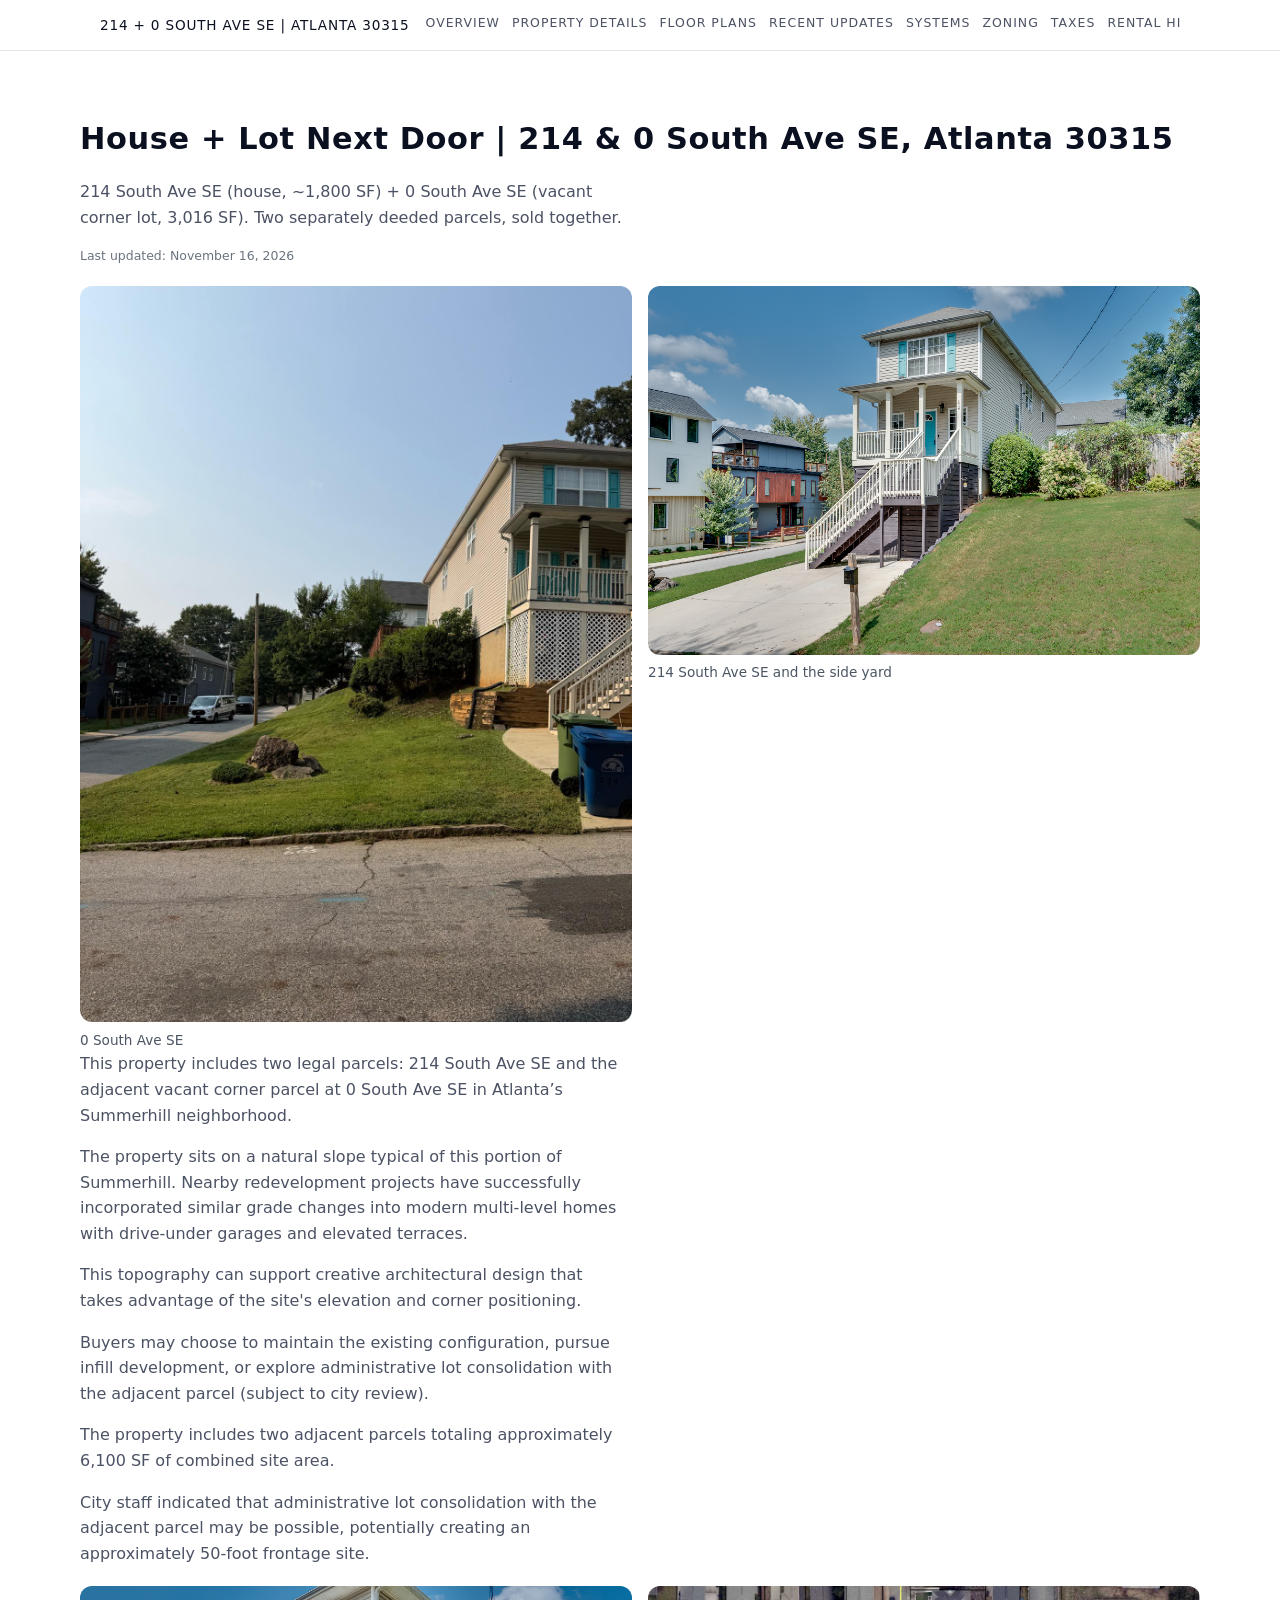
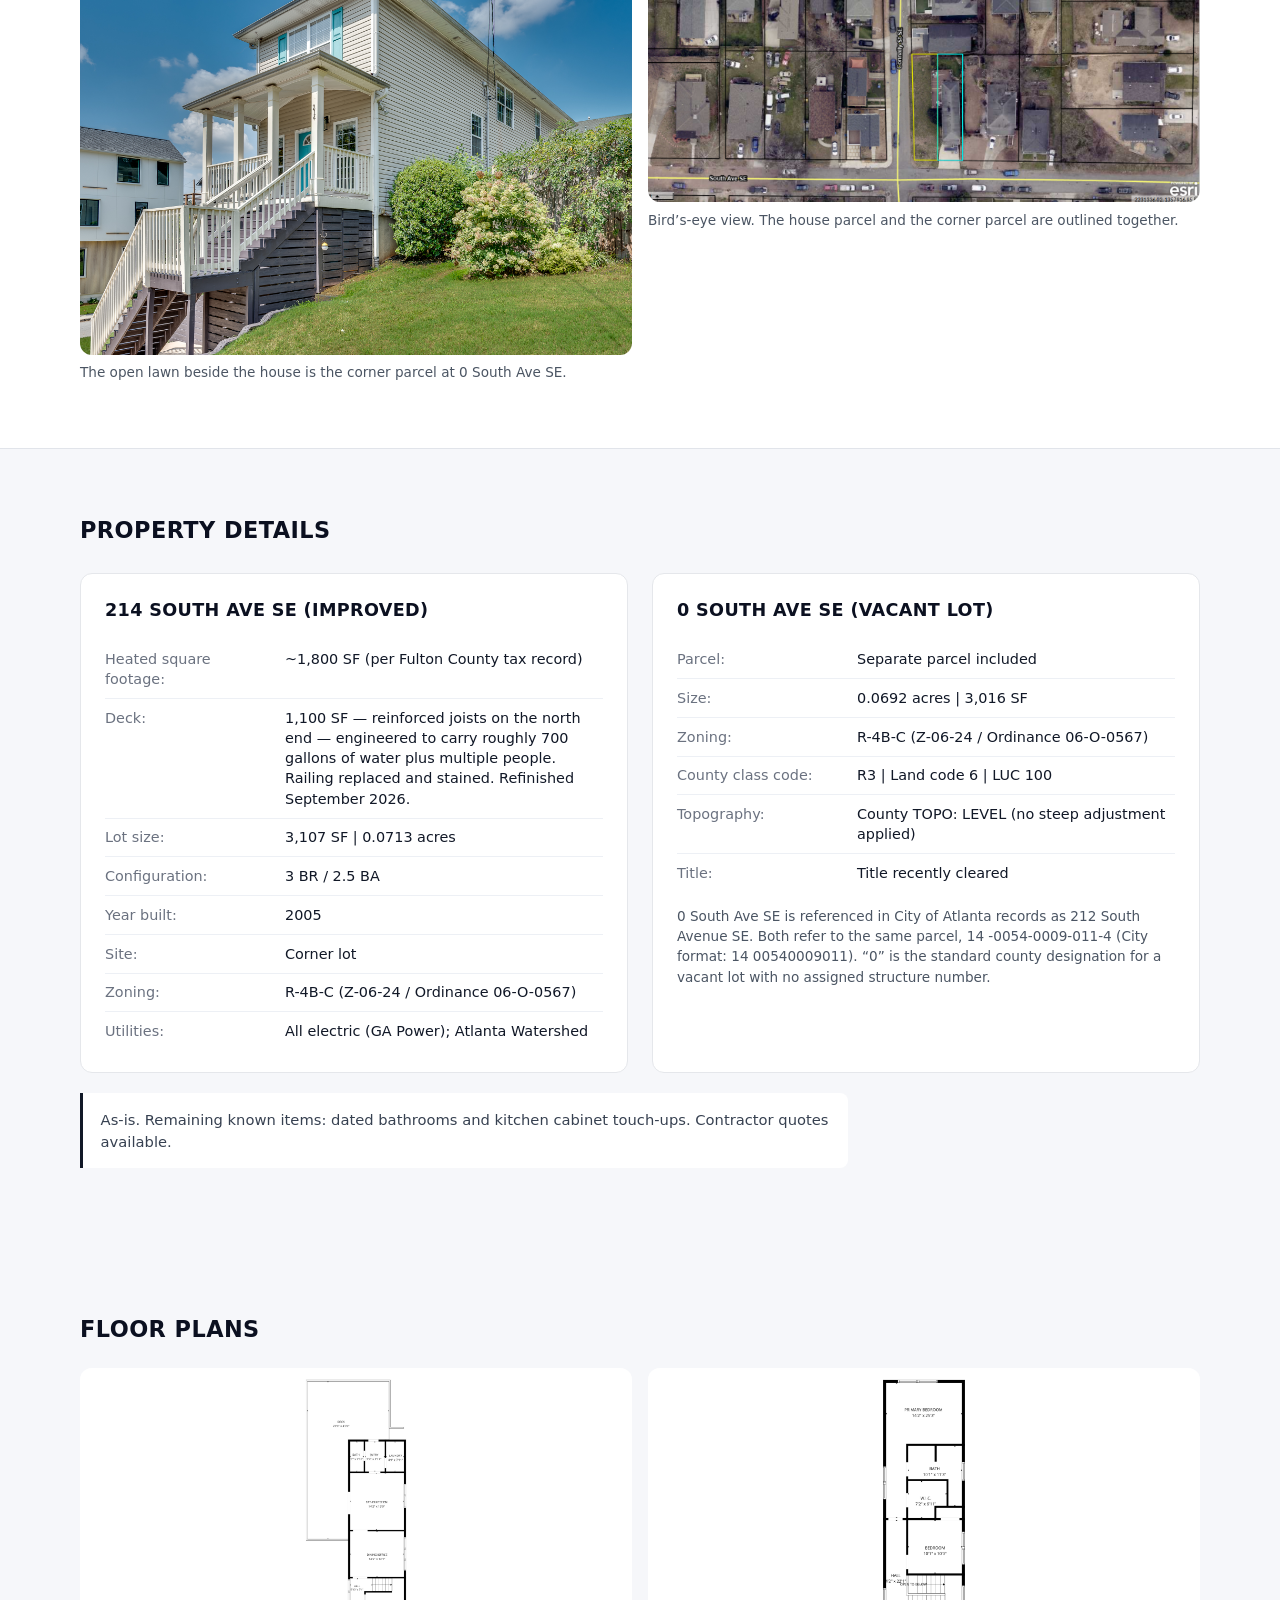
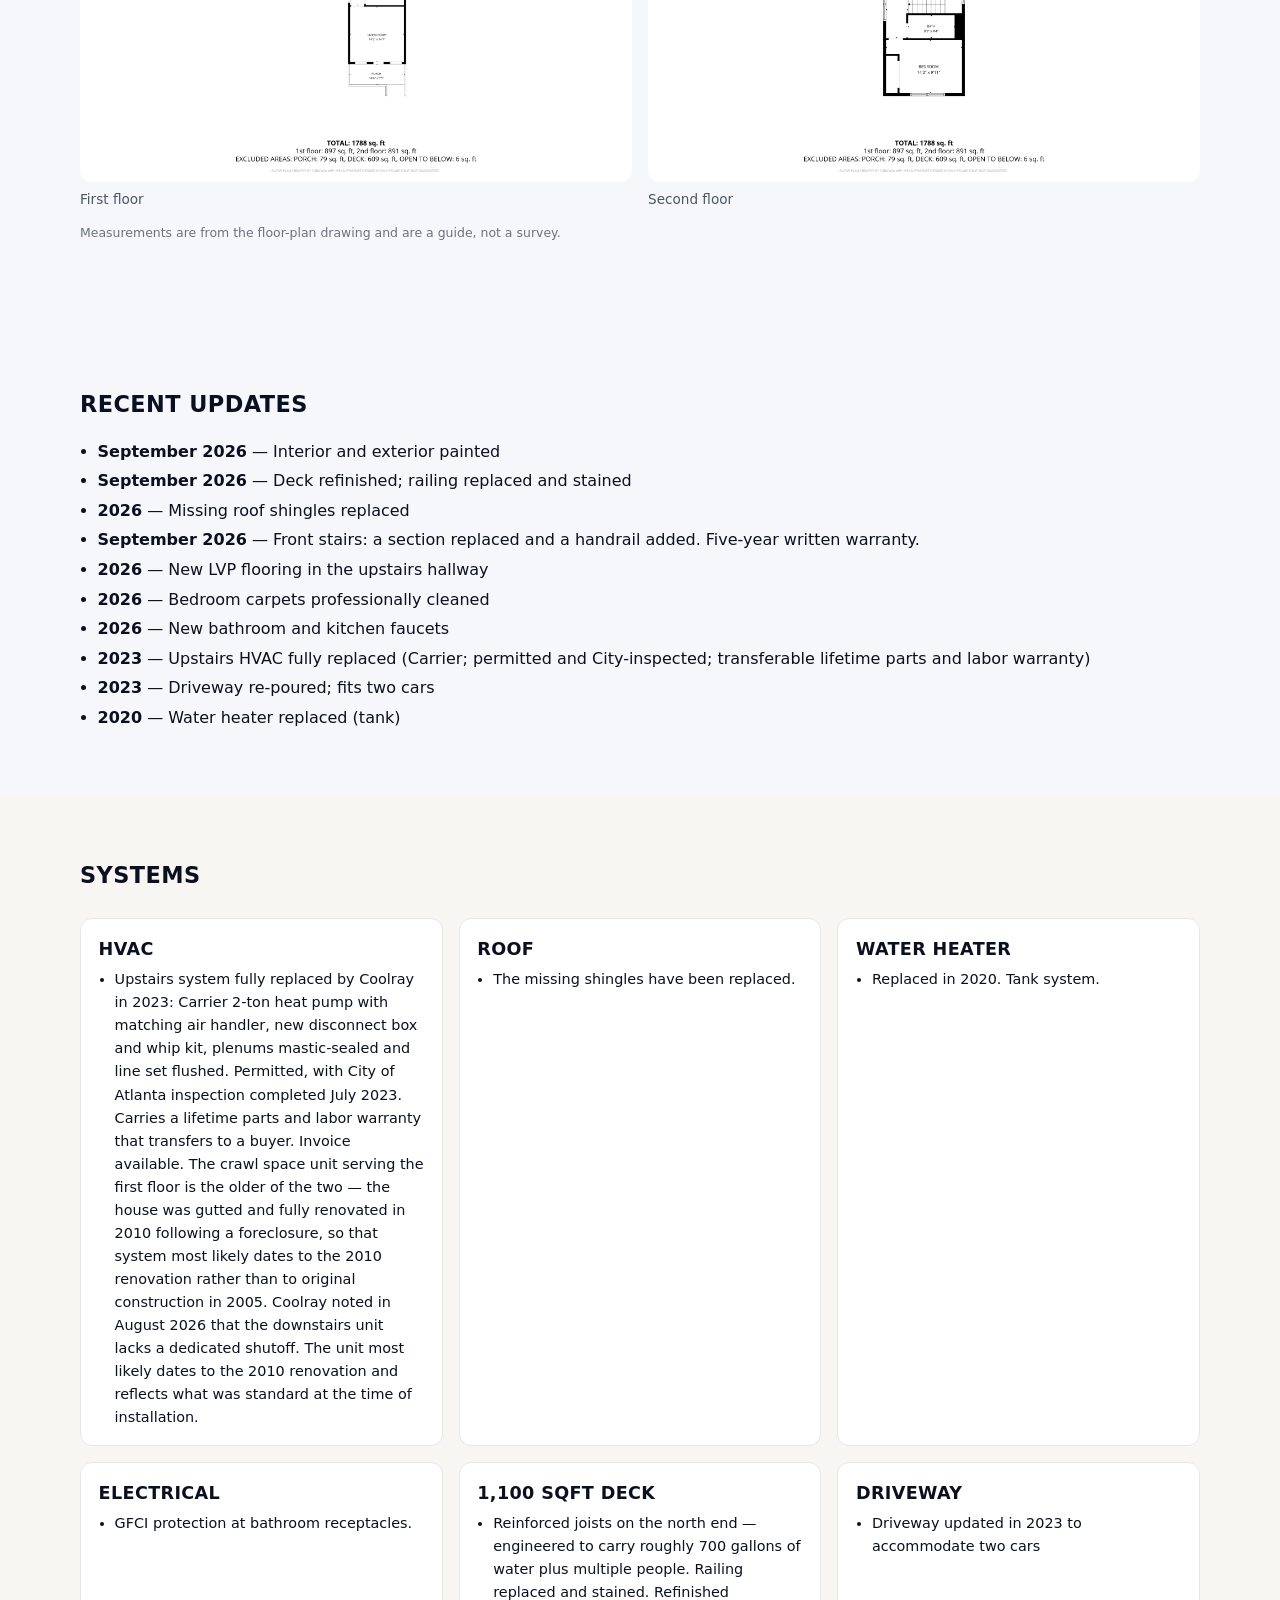
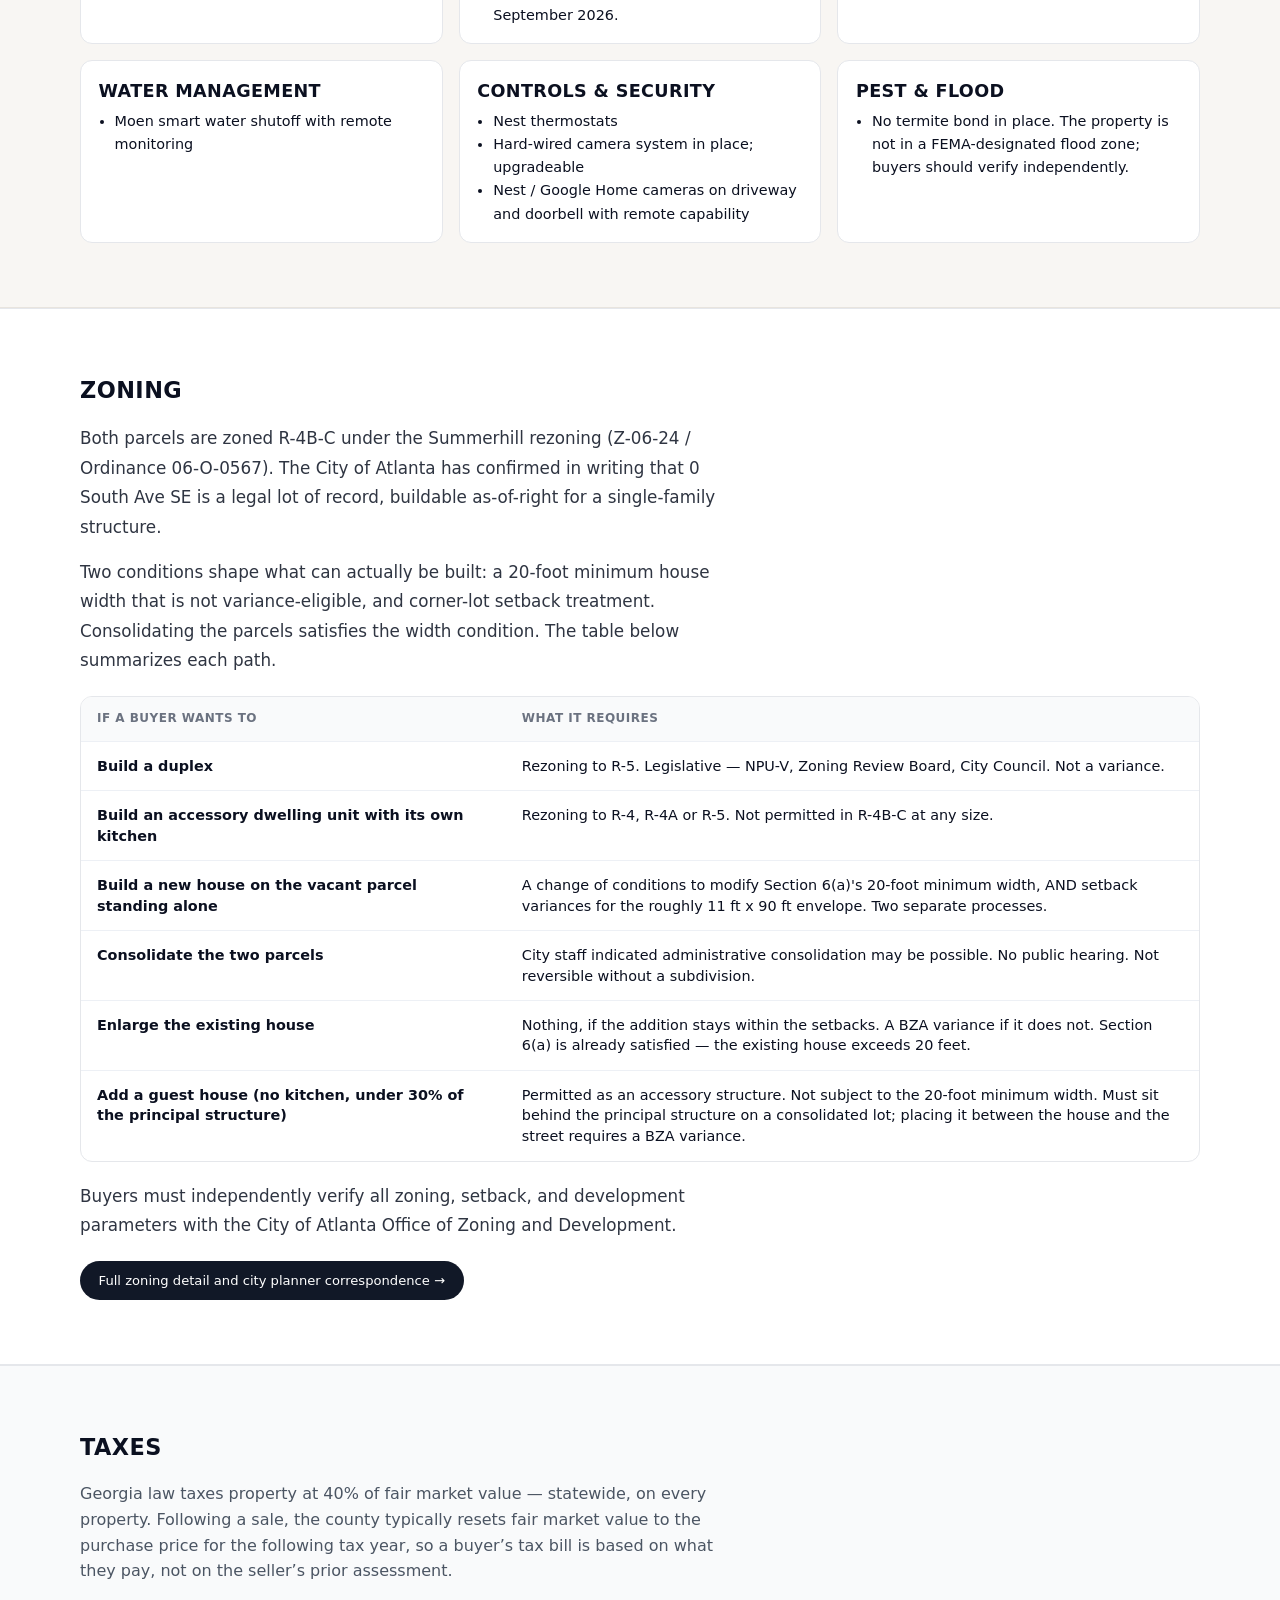
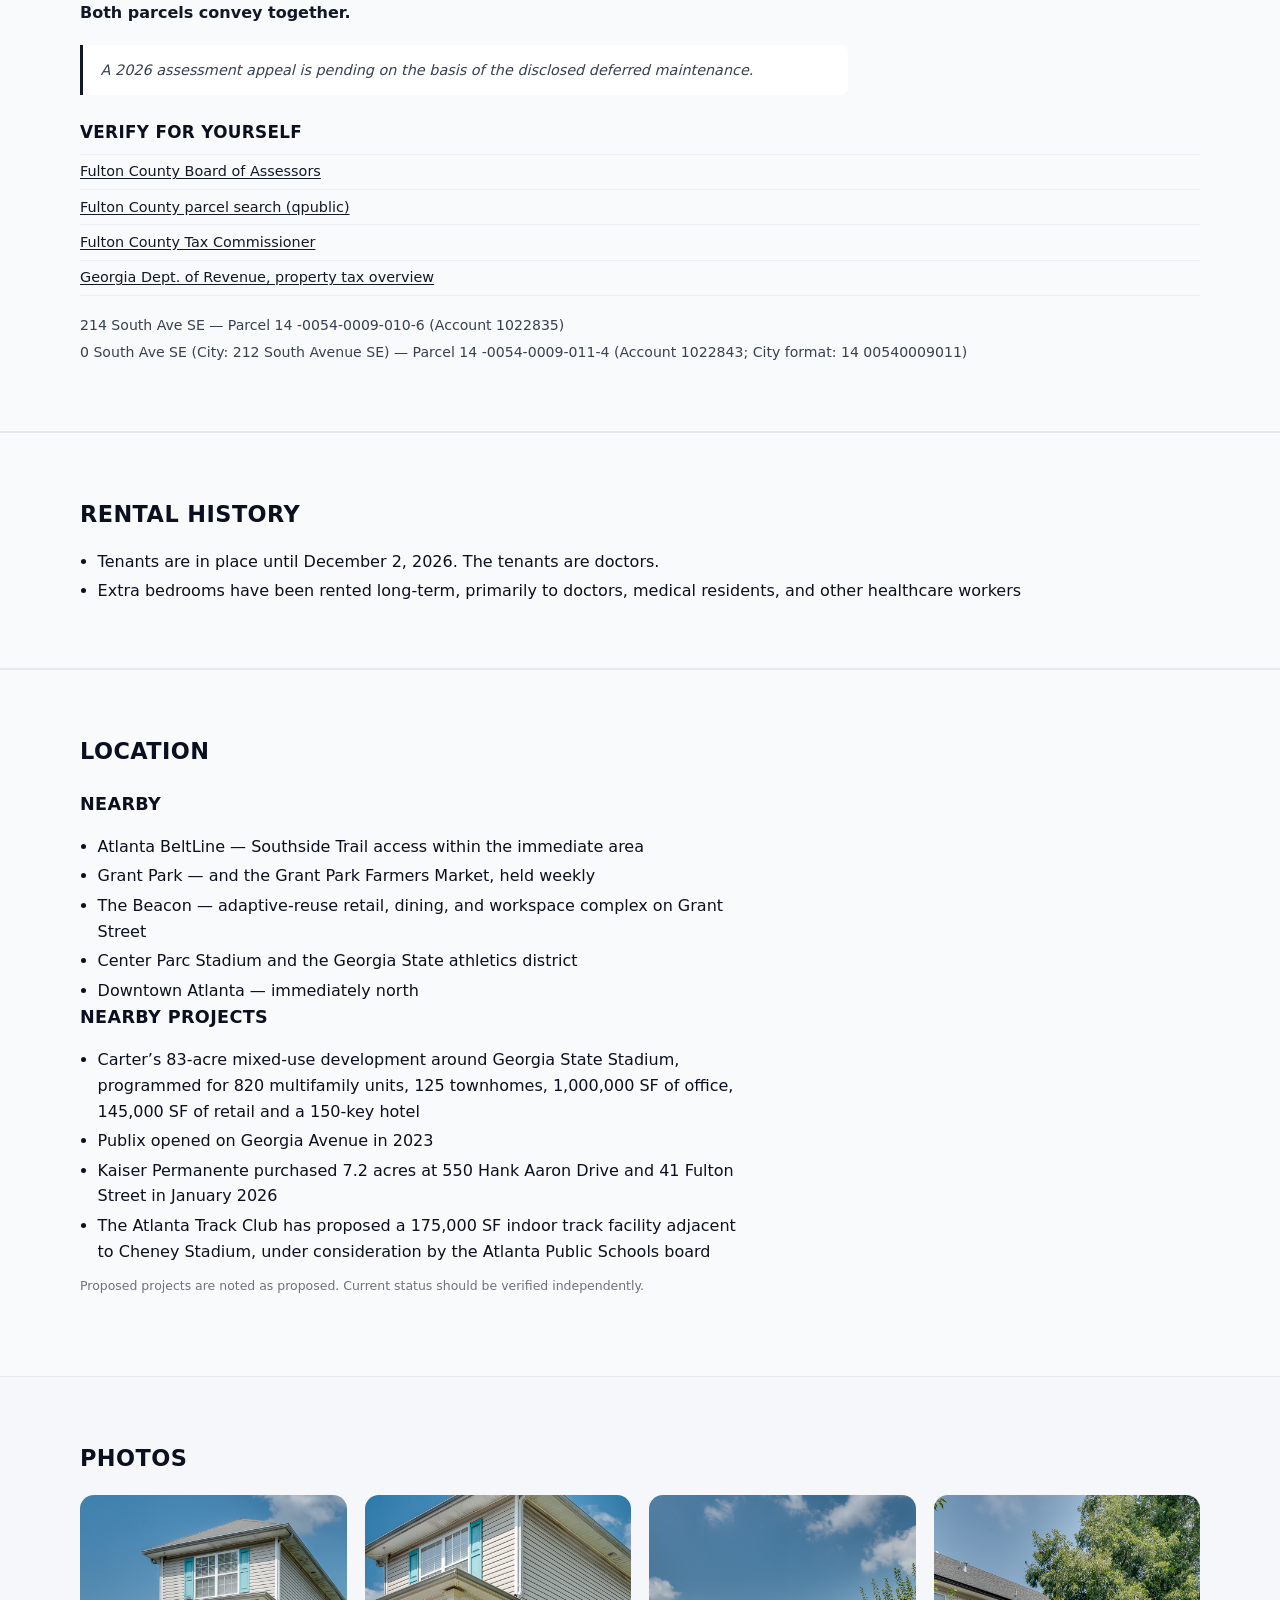
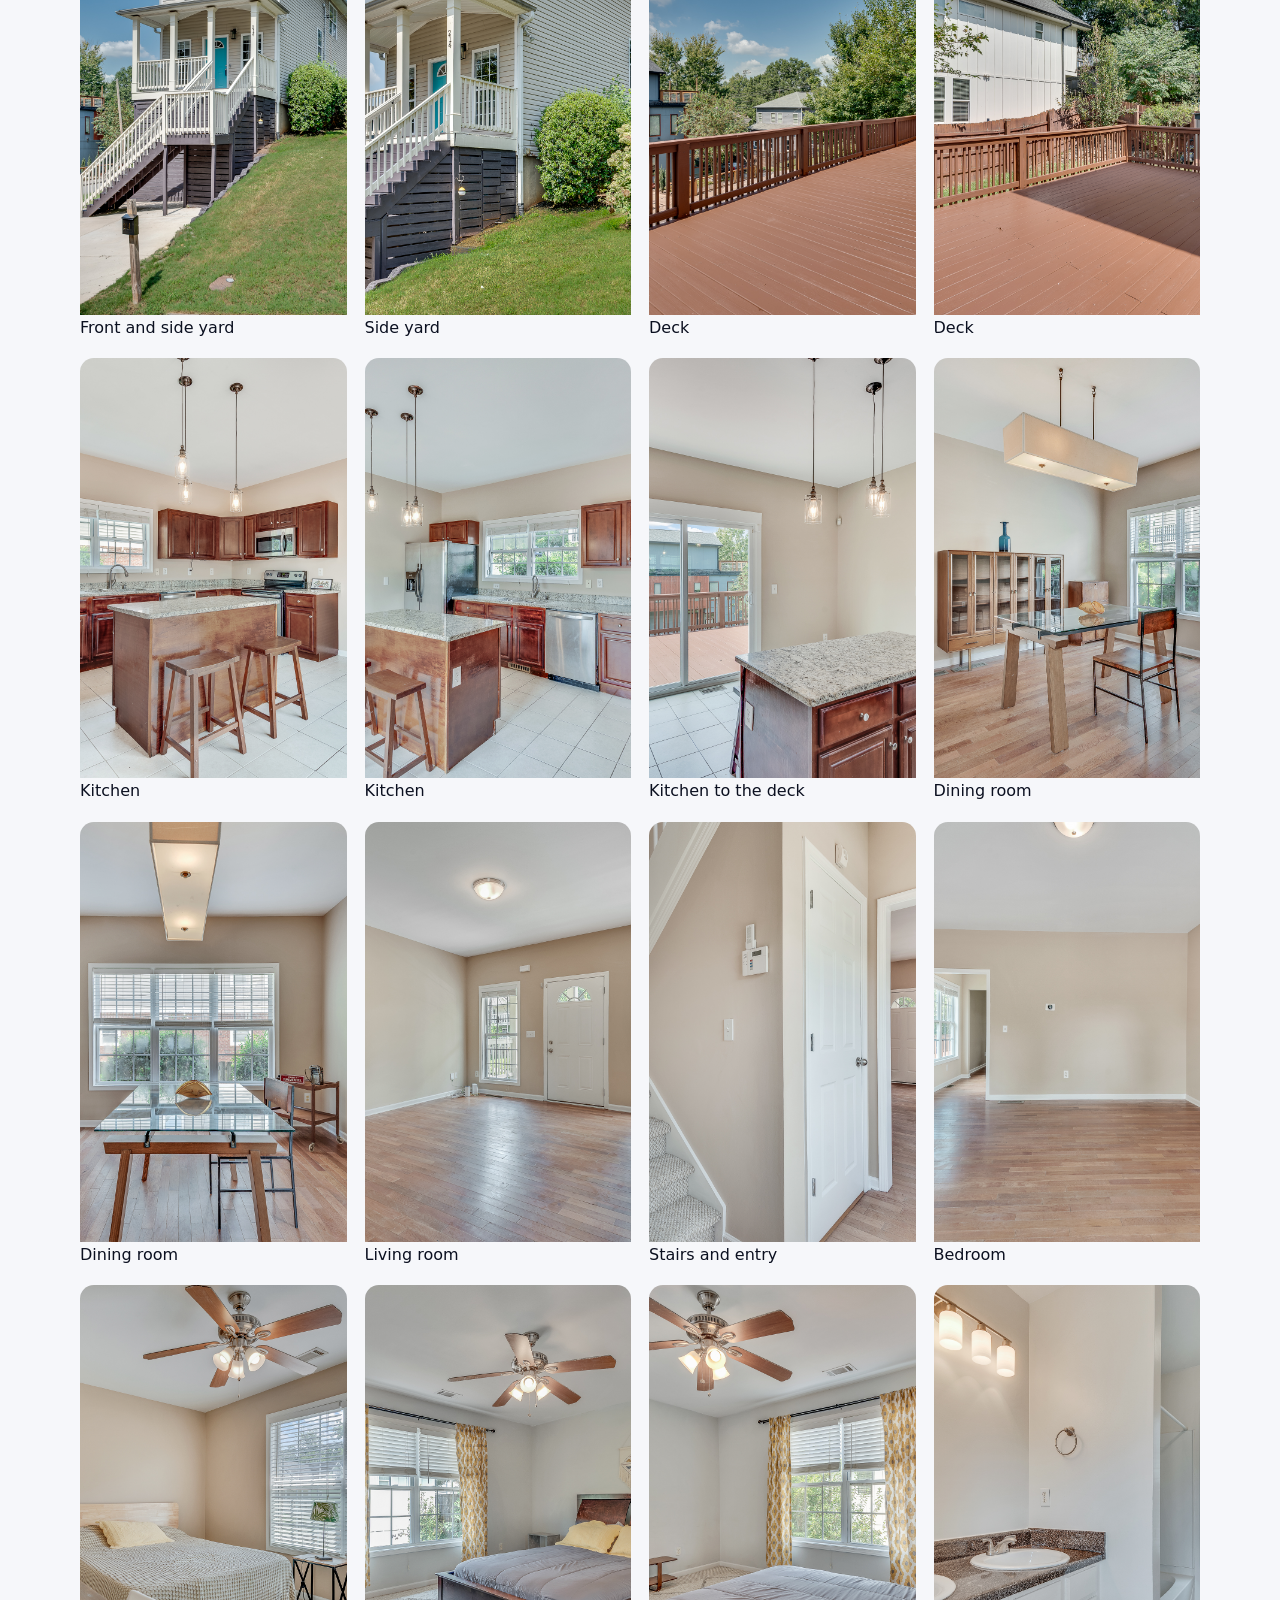
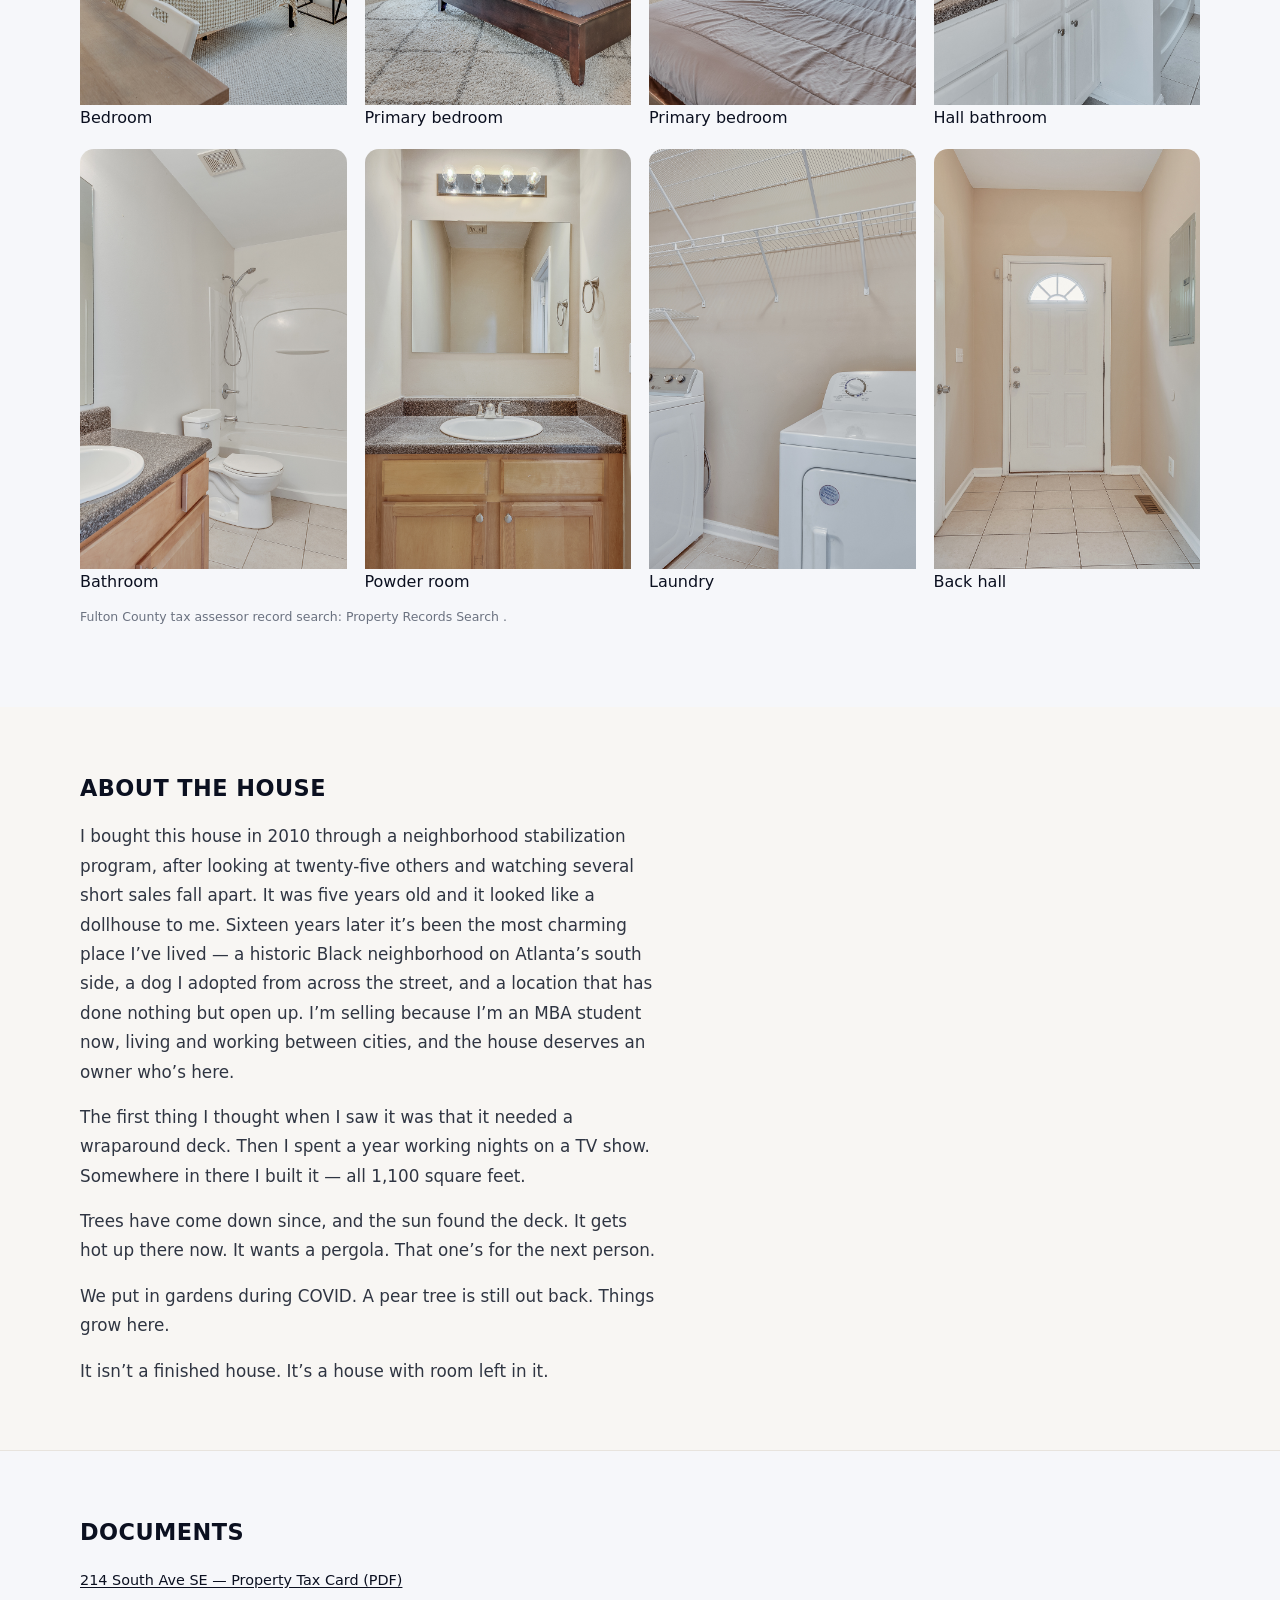
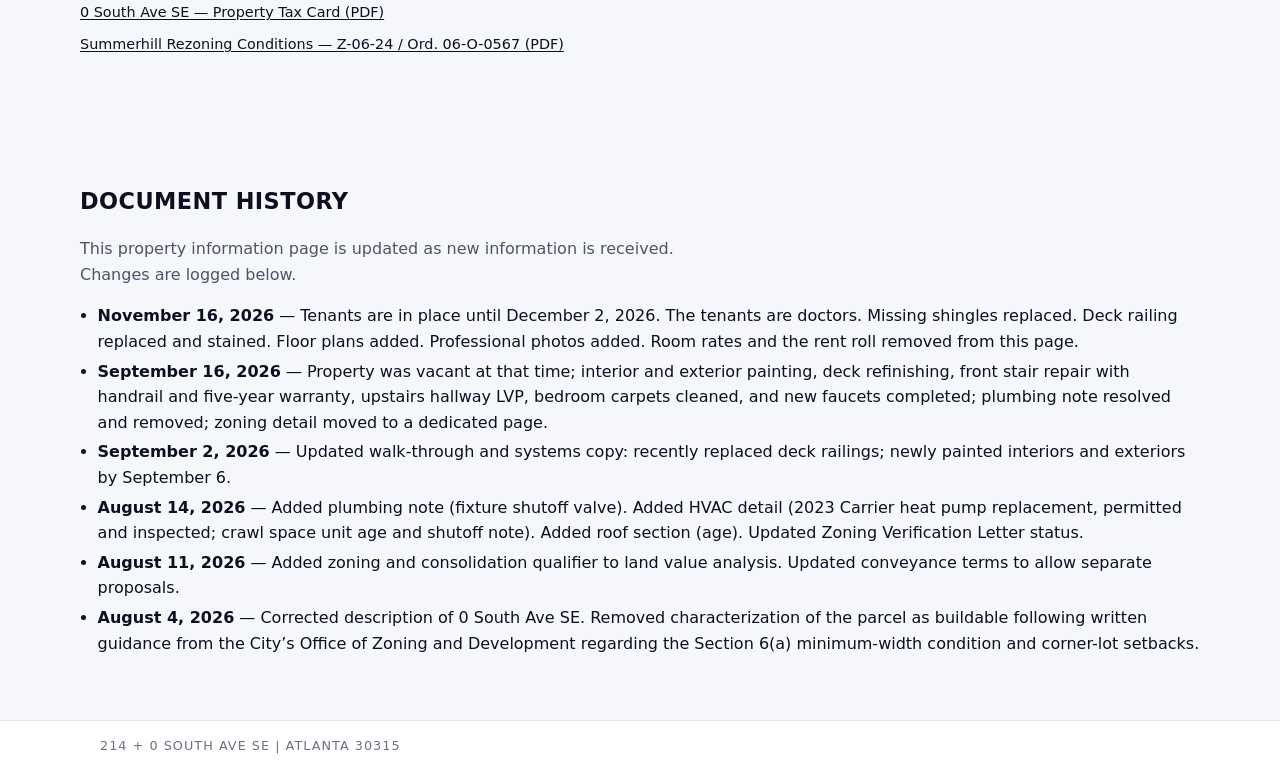
==== commit 9e6250b2: "Restore the September listing page and update occupancy. The August copy had covered the MLS page. T" ====
--- a/index.html
+++ b/index.html
@@ -4,22 +4,15 @@
 <meta charset="UTF-8" />
 <meta name="viewport" content="width=device-width, initial-scale=1" />
 
-<title>Summerhill Atlanta Home + Buildable Lot | 214 & 0 South Ave SE</title>
-
-<meta name="description" content="A listed Summerhill home plus the corner parcel next door — 214 + 0 South Ave SE, Atlanta 30315. Both parcels, one closing. Tenants are in place until December 2, 2026.">
-
-<meta name="keywords" content="Summerhill Atlanta buildable lot, Atlanta 30315 vacant land, Summerhill development opportunity, Grant Park development site, Atlanta infill development lot, corner lot Atlanta development">
-
-<!--
-  Showing form: https://forms.gle/Nkw5oKkDyceyUcJE7
-  Feedback form: https://forms.gle/BZdo89HDv8ra944S9
--->
+<title>214 & 0 South Ave SE, Atlanta 30315 | Property Information</title>
+
+<meta name="description" content="Property information for 214 South Ave SE and the adjacent corner parcel at 0 South Ave SE, Atlanta 30315. Two parcels sold together.">
 
 <script type="application/ld+json">
 {
  "@context": "https://schema.org",
  "@type": "Residence",
- "name": "214 & 0 South Ave SE Development Opportunity",
+ "name": "214 & 0 South Ave SE",
  "address": {
    "@type": "PostalAddress",
    "streetAddress": "214 South Ave SE",
@@ -28,11 +21,11 @@
    "postalCode": "30315",
    "addressCountry": "US"
  },
- "description": "Listed two-parcel home in Summerhill Atlanta: 214 South Ave SE plus the corner parcel at 0 South Ave SE. Tenants are in place until December 2, 2026."
+ "description": "Property information for 214 South Ave SE and the adjacent corner parcel at 0 South Ave SE, Atlanta 30315. Two parcels sold together."
 }
 </script>
 
-<link rel="stylesheet" href="styles.css?v=20261116a" />
+<link rel="stylesheet" href="styles.css?v=20261116b" />
 </head>
 
 <body>
@@ -50,974 +43,473 @@
 
 <nav class="header-nav">
 <a href="#overview">Overview</a>
+<a href="#property-details">Property Details</a>
 <a href="#floor-plans">Floor Plans</a>
-<a href="#about-house">About the House</a>
-<a href="#who-this-is-for">Who This Is For</a>
-<a href="#offering-summary">Offering Summary</a>
-<a href="#asset-overview">Asset Overview</a>
-<a href="#land-upside">Land Upside</a>
+<a href="#recent-updates">Recent Updates</a>
+<a href="#systems">Systems</a>
 <a href="#zoning">Zoning</a>
-<a href="#tax-profile">Tax Profile</a>
-<a href="#data">Comparable Sales</a>
-<a href="#operations">About the Rooms</a>
+<a href="#taxes">Taxes</a>
+<a href="#rental-history">Rental History</a>
 <a href="#location">Location</a>
 <a href="#photos">Photos</a>
+<a href="#about-house">About the House</a>
 <a href="#documents">Documents</a>
-<a href="#how-to-offer">Showings</a>
-<a href="#contact">Contact</a>
+<a href="#document-history">Document History</a>
 </nav>
-
-<div class="header-ctas">
-<a class="btn btn-primary" href="https://forms.gle/Nkw5oKkDyceyUcJE7" target="_blank" rel="noopener">Request a Showing</a>
-</div>
 
 </div>
 </header>
 
 <main>
 
+<!-- Header / Overview -->
 <section id="overview" class="section hero">
-<div class="section-inner hero-grid">
+<div class="section-inner">
 
 <div class="hero-copy">
 
-<h1>A Summerhill Home — Plus the Corner Parcel Next Door</h1>
-
-<div class="hero-asking">
-  <p class="hero-asking-tagline"><strong>Both parcels. One closing.</strong></p>
-  <p class="hero-asking-detail">214 South Ave SE (home, ~1,800 SF) + 0 South Ave SE (corner parcel, 3,016 SF)</p>
-  <p class="hero-asking-detail">Tenants are in place until December 2, 2026. The tenants are doctors.</p>
-  <p class="small-note">Last updated: November 16, 2026</p>
+<h1>House + Lot Next Door | 214 &amp; 0 South Ave SE, Atlanta 30315</h1>
+
+<p class="hero-subtitle">
+214 South Ave SE (house, ~1,800 SF) + 0 South Ave SE (vacant corner lot, 3,016 SF). Two separately deeded parcels, sold together.
+</p>
+
+<p class="small-note">Last updated: November 16, 2026</p>
+<div class="photo-pair">
+  <figure class="site-figure">
+    <img src="photos/0_south_ave.jpeg" alt="0 South Ave SE, the corner parcel" />
+    <figcaption>0 South Ave SE</figcaption>
+  </figure>
+  <figure class="site-figure">
+    <img src="photos/sabrina-03.jpg" alt="214 South Ave SE, front porch and the side yard" />
+    <figcaption>214 South Ave SE and the side yard</figcaption>
+  </figure>
 </div>
 
-<p class="hero-lots">
-House lot: ~3,107 sqft | Adjacent Lot: ~3,016 sqft
-</p>
-
-<p class="hero-subtitle">
-Two separately deeded parcels, sold together. What looks like a side yard is its own separately deeded corner parcel, with title recently cleared and secured.
-</p>
-
-<p class="hero-subtitle">
-
-This offering includes two legal parcels: 214 South Ave SE and the adjacent vacant corner parcel at 0 South Ave SE in Atlanta’s Summerhill neighborhood.
-
+<p class="hero-subtitle">
+This property includes two legal parcels: 214 South Ave SE and the adjacent vacant corner parcel at 0 South Ave SE in Atlanta’s Summerhill neighborhood.
+</p>
+
+<p class="hero-subtitle">
 The property sits on a natural slope typical of this portion of Summerhill. Nearby redevelopment projects have successfully incorporated similar grade changes into modern multi‑level homes with drive‑under garages and elevated terraces.
-
-This topography offers opportunities for creative architectural design that can take advantage of the site's elevation and corner positioning.
-
+</p>
+
+<p class="hero-subtitle">
+This topography can support creative architectural design that takes advantage of the site's elevation and corner positioning.
+</p>
+
+<p class="hero-subtitle">
 Buyers may choose to maintain the existing configuration, pursue infill development, or explore administrative lot consolidation with the adjacent parcel (subject to city review).
-
-The offering includes two adjacent parcels totaling approximately 6,100 SF of combined site area.
-
-</p>
-
-<p class="hero-subtitle">
-
+</p>
+
+<p class="hero-subtitle">
+The property includes two adjacent parcels totaling approximately 6,100 SF of combined site area.
+</p>
+
+<p class="hero-subtitle">
 City staff indicated that administrative lot consolidation with the adjacent parcel may be possible, potentially creating an approximately 50-foot frontage site.
-
-Across the street and within a block, similarly positioned parcels have been developed into modern multi-story homes. The most recent closed sale on this street — 218 South Ave SE, a larger 4BR/4BA on a 7,688 SF lot — sold for $825,000 in August 2025.
-
-</p>
-
-<div class="hero-highlights">
-
-<div class="highlight-item">
-<div class="highlight-label">Occupancy</div>
-<div class="highlight-text"><strong>Tenants are in place until December 2, 2026.</strong> The tenants are doctors.</div>
+</p>
+
+<div class="photo-pair">
+  <figure class="site-figure">
+    <img src="photos/sabrina-04.jpg" alt="Side yard beside 214 South Ave SE" />
+    <figcaption>The open lawn beside the house is the corner parcel at 0 South Ave SE.</figcaption>
+  </figure>
+  <figure class="site-figure">
+    <img src="photos/birdseye.png" alt="Bird’s-eye view with both parcels outlined" />
+    <figcaption>Bird’s-eye view. The house parcel and the corner parcel are outlined together.</figcaption>
+  </figure>
 </div>
 
-<div class="highlight-item">
-<div class="highlight-label">Land</div>
-<div class="highlight-text">Separately deeded corner parcel included (0 South Ave SE)</div>
 </div>
 
-<div class="highlight-item">
-<div class="highlight-label">Site</div>
-<div class="highlight-text">Corner‑lot positioning</div>
 </div>
-
-<div class="highlight-item">
-<div class="highlight-label">Zoning</div>
-<div class="highlight-text">
-R-4B-C (conditional, Z-06-24 / Ordinance 06-O-0567). See <a href="#zoning">0 South Ave SE — Zoning Status</a> below before underwriting the corner parcel.
-</div>
-</div>
-
-</div>
-
-<div class="cta-pair hero-cta-pair">
-  <a class="btn btn-primary" href="https://forms.gle/Nkw5oKkDyceyUcJE7" target="_blank" rel="noopener">Request a Showing</a>
-</div>
-</div>
-
-<aside class="hero-price">
-
-<div class="price-label">Listed</div>
-
-<div class="price-value">
-214 + 0 South Ave SE
-</div>
-
-<p class="price-note">
-<strong>Both parcels. One closing.</strong>
-</p>
-
-<p class="price-note">
-Tenants are in place until December 2, 2026. The tenants are doctors.
-</p>
-
-<div class="cta-pair cta-pair-stack">
-  <a class="btn btn-secondary btn-block" href="https://forms.gle/Nkw5oKkDyceyUcJE7" target="_blank" rel="noopener">Request a Showing</a>
-</div>
-
-<img class="hero-front-image" src="photos/0_south_ave.jpeg" alt="0 South Ave SE, the vacant corner parcel" />
-<img class="hero-front-image hero-front-image-secondary" src="photos/sabrina-03.jpg" alt="214 South Ave SE, front porch and the side yard next door" />
-
-</aside>
-
-</div>
-</section>
-
-    <section id="floor-plans" class="section floor-plans">
-      <div class="section-inner">
-        <h2>Floor Plans</h2>
-        <p class="summary-text">About 1,788 square feet inside: 897 on the first floor and 891 on the second. The deck is about 609 square feet and is not included in that total.</p>
-        <div class="floor-plan-grid">
-          <figure class="floor-plan-figure">
-            <a href="photos/floor-1st.jpg" target="_blank" rel="noopener">
-              <img src="photos/floor-1st.jpg" alt="First floor plan of 214 South Ave SE: porch, living room, dining, kitchen, laundry, and deck" />
-            </a>
-            <figcaption>First floor — porch, living room, dining, kitchen, and the deck</figcaption>
-          </figure>
-          <figure class="floor-plan-figure">
-            <a href="photos/floor-2nd.jpg" target="_blank" rel="noopener">
-              <img src="photos/floor-2nd.jpg" alt="Second floor plan of 214 South Ave SE: three bedrooms and two baths" />
-            </a>
-            <figcaption>Second floor — three bedrooms and two baths</figcaption>
-          </figure>
-        </div>
-        <p class="small-note">Measurements are from the floor-plan drawing and are a guide, not a survey.</p>
-      </div>
-    </section>
-
-    <!-- About the House -->
-    <section id="about-house" class="section about-house">
-      <div class="section-inner">
-        <h2>About the House</h2>
-        <div class="about-house-copy">
-          <p>
-            I bought this house in 2010 through a neighborhood stabilization program, after looking at twenty-five others and watching several short sales fall apart. It was five years old and it looked like a dollhouse to me. Sixteen years later it’s been the most charming place I’ve lived — a historic Black neighborhood on Atlanta’s south side, a dog I adopted from across the street, and a location that has done nothing but open up. I’m selling because I’m an MBA student now, living and working between cities, and the house deserves an owner who’s here.
-          </p>
-          <p>
-            The first thing I thought when I saw it was that it needed a wraparound deck. Then I spent a year working nights on a TV show. Somewhere in there I built it — all 1,100 square feet.
-          </p>
-          <p>
-            Trees have come down since, and the sun found the deck. It gets hot up there now. It wants a pergola. That one’s for the next person.
-          </p>
-          <p>
-            We put in gardens during COVID. A pear tree is still out back. Things grow here.
-          </p>
-          <p>
-            It isn’t a finished house. It’s a house with room left in it.
-          </p>
-        </div>
-        <div class="feature-grid about-house-systems">
-          <div class="feature-tile">
-            <h3>HVAC</h3>
-            <ul>
-              <li>Upstairs system fully replaced by Coolray in 2023: Carrier 2-ton heat pump with matching air handler, new disconnect box and whip kit, plenums mastic-sealed and line set flushed. Permitted, with City of Atlanta inspection completed July 2023. Carries a lifetime parts and labor warranty that transfers to a buyer. Invoice available on request. The crawl space unit serving the first floor is the older of the two — the house was gutted and fully renovated in 2010 following a foreclosure, so that system most likely dates to the 2010 renovation rather than to original construction in 2005. Coolray noted in August 2026 that the downstairs unit lacks a proper shutoff; service report available on request.</li>
-            </ul>
-          </div>
-          <div class="feature-tile">
-            <h3>Roof</h3>
-            <ul>
-              <li>The missing shingles identified in the August 2026 drone inspection have been replaced.</li>
-            </ul>
-          </div>
-          <div class="feature-tile">
-            <h3>1,100 SqFt Deck</h3>
-            <ul>
-              <li>Railing recently replaced and stained</li>
-              <li>Reinforced joists on the north end — engineered to carry roughly 700 gallons of water plus multiple people</li>
-            </ul>
-          </div>
-          <div class="feature-tile">
-            <h3>Access &amp; Parking</h3>
-            <ul>
-              <li>Driveway updated in 2023 to accommodate two cars</li>
-            </ul>
-          </div>
-          <div class="feature-tile">
-            <h3>Water Management</h3>
-            <ul>
-              <li>Moen smart water shutoff with remote monitoring</li>
-            </ul>
-          </div>
-          <div class="feature-tile">
-            <h3>Controls &amp; Security</h3>
-            <ul>
-              <li>Nest thermostats</li>
-              <li>Hard-wired camera system in place; upgradeable</li>
-              <li>Nest / Google Home cameras on driveway and doorbell with remote capability</li>
-            </ul>
-          </div>
-        </div>
-      </div>
-    </section>
-
-    <!-- Who This Is For -->
-    <section id="who-this-is-for" class="section who-for">
-      <div class="section-inner">
-        <h2>Who This Is For</h2>
-        <div class="who-for-grid">
-          <article class="who-for-card">
-            <h3>If you want to live here.</h3>
-            <p>Three bedrooms on a corner lot, and a deck big enough to actually use. Grant Park and the Beltline are close, Georgia State Stadium is walkable, and the neighborhood has been improving every year for a decade. The lot next door means you’re not boxed in — build later, garden it, or just enjoy the space.</p>
-          </article>
-          <article class="who-for-card">
-            <h3>If you want help with the mortgage.</h3>
-            <p>The extra bedrooms have covered a large share of the carrying cost for years. That system is documented and transfers with the house. Live in one room and rent the other two, or don’t — it’s optional, not required.</p>
-          </article>
-          <article class="who-for-card">
-            <h3>If you build.</h3>
-            <p>Two parcels, ~6,100 SF combined, both zoned R-4B-C under Summerhill rezoning Z-06-24. Title on the vacant parcel was cleared through a quiet title action. The City confirms the vacant parcel is a legal lot of record, buildable as-of-right — but a 20-foot minimum house width condition applies and is not variance-eligible, and R-4B-C permits single-family residential only. Read <a href="#zoning">0 South Ave SE — Zoning Status</a> below before you underwrite it; it now includes a table of what each development path requires.</p>
-          </article>
-          <article class="who-for-card">
-            <h3>If you invest.</h3>
-            <p>Tenants are in place until December 2, 2026. The tenants are doctors. Clean title on both parcels. The home is listed.</p>
-          </article>
-        </div>
-      </div>
-    </section>
-
-    <!-- Offering Summary -->
-    <section id="offering-summary" class="section executive-summary">
-  <div class="section-inner">
-    <h2>Offering Summary</h2>
+</section>
+
+<!-- Property Details -->
+<section id="property-details" class="section asset-overview">
+  <div class="section-inner">
+    <h2>Property Details</h2>
+    <div class="card-grid two-up">
+      <article class="card">
+        <h3>214 South Ave SE (Improved)</h3>
+        <dl class="data-list">
+          <div class="data-row"><dt>Heated square footage</dt><dd>~1,800 SF (per Fulton County tax record)</dd></div>
+          <div class="data-row"><dt>Deck</dt><dd>1,100 SF — reinforced joists on the north end — engineered to carry roughly 700 gallons of water plus multiple people. Railing replaced and stained. Refinished September 2026.</dd></div>
+          <div class="data-row"><dt>Lot size</dt><dd>3,107 SF | 0.0713 acres</dd></div>
+          <div class="data-row"><dt>Configuration</dt><dd>3 BR / 2.5 BA</dd></div>
+          <div class="data-row"><dt>Year built</dt><dd>2005</dd></div>
+          <div class="data-row"><dt>Site</dt><dd>Corner lot</dd></div>
+          <div class="data-row"><dt>Zoning</dt><dd>R-4B-C (Z-06-24 / Ordinance 06-O-0567)</dd></div>
+          <div class="data-row"><dt>Utilities</dt><dd>All electric (GA Power); Atlanta Watershed</dd></div>
+        </dl>
+      </article>
+      <article class="card">
+        <h3>0 South Ave SE (Vacant Lot)</h3>
+        <dl class="data-list">
+          <div class="data-row"><dt>Parcel</dt><dd>Separate parcel included</dd></div>
+          <div class="data-row"><dt>Size</dt><dd>0.0692 acres | 3,016 SF</dd></div>
+          <div class="data-row"><dt>Zoning</dt><dd>R-4B-C (Z-06-24 / Ordinance 06-O-0567)</dd></div>
+          <div class="data-row"><dt>County class code</dt><dd>R3 | Land code 6 | LUC 100</dd></div>
+          <div class="data-row"><dt>Topography</dt><dd>County TOPO: LEVEL (no steep adjustment applied)</dd></div>
+          <div class="data-row"><dt>Title</dt><dd>Title recently cleared</dd></div>
+        </dl>
+        <p class="parcel-alias-note">
+          0 South Ave SE is referenced in City of Atlanta records as 212 South Avenue SE. Both refer to the same parcel, 14 -0054-0009-011-4 (City format: 14 00540009011). “0” is the standard county designation for a vacant lot with no assigned structure number.
+        </p>
+      </article>
+    </div>
+    <p class="as-is-note">
+      As-is. Remaining known items: dated bathrooms and kitchen cabinet touch-ups. Contractor quotes available.
+    </p>
+  </div>
+</section>
+
+<section id="floor-plans" class="section floor-plans">
+  <div class="section-inner">
+    <h2>Floor Plans</h2>
+    <div class="photo-pair">
+      <figure class="floor-plan-figure">
+        <a href="photos/floor-1st.jpg" target="_blank" rel="noopener">
+          <img src="photos/floor-1st.jpg" alt="First floor plan of 214 South Ave SE" />
+        </a>
+        <figcaption>First floor</figcaption>
+      </figure>
+      <figure class="floor-plan-figure">
+        <a href="photos/floor-2nd.jpg" target="_blank" rel="noopener">
+          <img src="photos/floor-2nd.jpg" alt="Second floor plan of 214 South Ave SE" />
+        </a>
+        <figcaption>Second floor</figcaption>
+      </figure>
+    </div>
+    <p class="small-note">Measurements are from the floor-plan drawing and are a guide, not a survey.</p>
+  </div>
+</section>
+
+<!-- Recent Updates -->
+<section id="recent-updates" class="section recent-updates">
+  <div class="section-inner">
+    <h2>Recent Updates</h2>
+    <ul class="bullet-list">
+      <li><strong>September 2026</strong> — Interior and exterior painted</li>
+      <li><strong>September 2026</strong> — Deck refinished; railing replaced and stained</li>
+      <li><strong>2026</strong> — Missing roof shingles replaced</li>
+      <li><strong>September 2026</strong> — Front stairs: a section replaced and a handrail added. Five-year written warranty.</li>
+      <li><strong>2026</strong> — New LVP flooring in the upstairs hallway</li>
+      <li><strong>2026</strong> — Bedroom carpets professionally cleaned</li>
+      <li><strong>2026</strong> — New bathroom and kitchen faucets</li>
+      <li><strong>2023</strong> — Upstairs HVAC fully replaced (Carrier; permitted and City-inspected; transferable lifetime parts and labor warranty)</li>
+      <li><strong>2023</strong> — Driveway re-poured; fits two cars</li>
+      <li><strong>2020</strong> — Water heater replaced (tank)</li>
+    </ul>
+  </div>
+</section>
+
+<!-- Systems -->
+<section id="systems" class="section about-house">
+  <div class="section-inner">
+    <h2>Systems</h2>
+    <div class="feature-grid about-house-systems">
+      <div class="feature-tile">
+        <h3>HVAC</h3>
+        <ul>
+          <li>Upstairs system fully replaced by Coolray in 2023: Carrier 2-ton heat pump with matching air handler, new disconnect box and whip kit, plenums mastic-sealed and line set flushed. Permitted, with City of Atlanta inspection completed July 2023. Carries a lifetime parts and labor warranty that transfers to a buyer. Invoice available. The crawl space unit serving the first floor is the older of the two — the house was gutted and fully renovated in 2010 following a foreclosure, so that system most likely dates to the 2010 renovation rather than to original construction in 2005. Coolray noted in August 2026 that the downstairs unit lacks a dedicated shutoff. The unit most likely dates to the 2010 renovation and reflects what was standard at the time of installation.</li>
+        </ul>
+      </div>
+      <div class="feature-tile">
+        <h3>Roof</h3>
+        <ul>
+          <li>The missing shingles have been replaced.</li>
+        </ul>
+      </div>
+      <div class="feature-tile">
+        <h3>Water Heater</h3>
+        <ul>
+          <li>Replaced in 2020. Tank system.</li>
+        </ul>
+      </div>
+      <div class="feature-tile">
+        <h3>Electrical</h3>
+        <ul>
+          <li>GFCI protection at bathroom receptacles.</li>
+        </ul>
+      </div>
+      <div class="feature-tile">
+        <h3>1,100 SqFt Deck</h3>
+        <ul>
+          <li>Reinforced joists on the north end — engineered to carry roughly 700 gallons of water plus multiple people. Railing replaced and stained. Refinished September 2026.</li>
+        </ul>
+      </div>
+      <div class="feature-tile">
+        <h3>Driveway</h3>
+        <ul>
+          <li>Driveway updated in 2023 to accommodate two cars</li>
+        </ul>
+      </div>
+      <div class="feature-tile">
+        <h3>Water Management</h3>
+        <ul>
+          <li>Moen smart water shutoff with remote monitoring</li>
+        </ul>
+      </div>
+      <div class="feature-tile">
+        <h3>Controls &amp; Security</h3>
+        <ul>
+          <li>Nest thermostats</li>
+          <li>Hard-wired camera system in place; upgradeable</li>
+          <li>Nest / Google Home cameras on driveway and doorbell with remote capability</li>
+        </ul>
+      </div>
+      <div class="feature-tile">
+        <h3>Pest &amp; Flood</h3>
+        <ul>
+          <li>No termite bond in place. The property is not in a FEMA-designated flood zone; buyers should verify independently.</li>
+        </ul>
+      </div>
+    </div>
+  </div>
+</section>
+
+<!-- Zoning -->
+<section id="zoning" class="section zoning-section">
+  <div class="section-inner">
+    <h2>Zoning</h2>
+    <div class="narrative-copy">
+      <p>Both parcels are zoned R-4B-C under the Summerhill rezoning (Z-06-24 / Ordinance 06-O-0567). The City of Atlanta has confirmed in writing that 0 South Ave SE is a legal lot of record, buildable as-of-right for a single-family structure.</p>
+      <p>Two conditions shape what can actually be built: a 20-foot minimum house width that is not variance-eligible, and corner-lot setback treatment. Consolidating the parcels satisfies the width condition. The table below summarizes each path.</p>
+    </div>
+    <div class="tax-table-wrap path-table-wrap" role="region" aria-label="What each development path requires" tabindex="0">
+      <table class="tax-table path-table">
+        <thead>
+          <tr>
+            <th scope="col">If a buyer wants to</th>
+            <th scope="col">What it requires</th>
+          </tr>
+        </thead>
+        <tbody>
+          <tr>
+            <td data-label="If a buyer wants to">Build a duplex</td>
+            <td data-label="What it requires">Rezoning to R-5. Legislative — NPU-V, Zoning Review Board, City Council. Not a variance.</td>
+          </tr>
+          <tr>
+            <td data-label="If a buyer wants to">Build an accessory dwelling unit with its own kitchen</td>
+            <td data-label="What it requires">Rezoning to R-4, R-4A or R-5. Not permitted in R-4B-C at any size.</td>
+          </tr>
+          <tr>
+            <td data-label="If a buyer wants to">Build a new house on the vacant parcel standing alone</td>
+            <td data-label="What it requires">A change of conditions to modify Section 6(a)'s 20-foot minimum width, AND setback variances for the roughly 11 ft x 90 ft envelope. Two separate processes.</td>
+          </tr>
+          <tr>
+            <td data-label="If a buyer wants to">Consolidate the two parcels</td>
+            <td data-label="What it requires">City staff indicated administrative consolidation may be possible. No public hearing. Not reversible without a subdivision.</td>
+          </tr>
+          <tr>
+            <td data-label="If a buyer wants to">Enlarge the existing house</td>
+            <td data-label="What it requires">Nothing, if the addition stays within the setbacks. A BZA variance if it does not. Section 6(a) is already satisfied — the existing house exceeds 20 feet.</td>
+          </tr>
+          <tr>
+            <td data-label="If a buyer wants to">Add a guest house (no kitchen, under 30% of the principal structure)</td>
+            <td data-label="What it requires">Permitted as an accessory structure. Not subject to the 20-foot minimum width. Must sit behind the principal structure on a consolidated lot; placing it between the house and the street requires a BZA variance.</td>
+          </tr>
+        </tbody>
+      </table>
+    </div>
+    <div class="narrative-copy" style="margin-top: 1.25rem;">
+      <p>Buyers must independently verify all zoning, setback, and development parameters with the City of Atlanta Office of Zoning and Development.</p>
+    </div>
+    <div class="cta-pair" style="margin-top: 1.25rem;">
+      <a class="btn btn-primary" href="/zoning">Full zoning detail and city planner correspondence →</a>
+    </div>
+  </div>
+</section>
+
+<!-- Taxes -->
+<section id="taxes" class="section tax-section">
+  <div class="section-inner">
+    <h2>Taxes</h2>
     <p class="summary-text">
-      Listed two-parcel home: 214 South Ave SE plus a separately deeded corner parcel at 0 South Ave SE.
+      Georgia law taxes property at 40% of fair market value — statewide, on every property. Following a sale, the county typically resets fair market value to the purchase price for the following tax year, so a buyer’s tax bill is based on what they pay, not on the seller’s prior assessment.
     </p>
-    <div class="summary-bullets">
-      <ul>
-        <li>Package sale: 214 South Ave SE + 0 South Ave SE — both parcels convey together</li>
-        <li><strong>Tenants are in place until December 2, 2026.</strong> The tenants are doctors.</li>
-        <li>Income + infill optionality in Atlanta 30315 redevelopment corridor</li>
-        <li>Livable home + separately deeded vacant corner parcel</li>
-        <li>Zoning: R-4B-C</li>
-        <li>Tax cards are linked below. The home is listed.</li>
+    <p class="summary-text tax-convey">
+      Both parcels convey together.
+    </p>
+
+    <p class="tax-status">
+      A 2026 assessment appeal is pending on the basis of the disclosed deferred maintenance.
+    </p>
+
+    <div class="tax-verify">
+      <h3>Verify for yourself</h3>
+      <ul class="tax-verify-links">
+        <li>
+          <a href="https://www.fultonassessor.org" target="_blank" rel="noopener">
+            Fulton County Board of Assessors
+          </a>
+        </li>
+        <li>
+          <a href="https://qpublic.schneidercorp.com/Application.aspx?AppID=936" target="_blank" rel="noopener">
+            Fulton County parcel search (qpublic)
+          </a>
+        </li>
+        <li>
+          <a href="https://www.fultoncountytaxes.org" target="_blank" rel="noopener">
+            Fulton County Tax Commissioner
+          </a>
+        </li>
+        <li>
+          <a href="https://dor.georgia.gov/property-tax-real-and-personal-property" target="_blank" rel="noopener">
+            Georgia Dept. of Revenue, property tax overview
+          </a>
+        </li>
       </ul>
-    </div>
-  </div>
-</section>
-
-    <!-- Asset Overview -->
-    <section id="asset-overview" class="section asset-overview">
-      <div class="section-inner">
-        <h2>Asset Overview</h2>
-        <div class="card-grid two-up">
-          <article class="card">
-            <h3>214 South Ave SE (Improved)</h3>
-            <dl class="data-list">
-              <div class="data-row"><dt>Heated square footage</dt><dd>~1,800 SF (per Fulton County tax record)</dd></div>
-              <div class="data-row"><dt>Deck</dt><dd>1,100 SF — reinforced joists on the north end — engineered to carry roughly 700 gallons of water plus multiple people</dd></div>
-              <div class="data-row"><dt>Lot size</dt><dd>3,107 SF | 0.0713 acres</dd></div>
-              <div class="data-row"><dt>Configuration</dt><dd>3 BR / 2.5 BA</dd></div>
-              <div class="data-row"><dt>Year built</dt><dd>2005</dd></div>
-              <div class="data-row"><dt>Site</dt><dd>Corner lot</dd></div>
-              <div class="data-row"><dt>Zoning</dt><dd>R-4B-C (Z-06-24 / Ordinance 06-O-0567)</dd></div>
-              <div class="data-row"><dt>Utilities</dt><dd>All electric (GA Power); Atlanta Watershed</dd></div>
-              <div class="data-row"><dt>Furnishings</dt><dd>Negotiable</dd></div>
-            </dl>
-          </article>
-          <article class="card">
-            <h3>0 South Ave SE (Vacant Lot)</h3>
-            <dl class="data-list">
-              <div class="data-row"><dt>Parcel</dt><dd>Separate parcel included</dd></div>
-              <div class="data-row"><dt>Size</dt><dd>0.0692 acres | 3,016 SF</dd></div>
-              <div class="data-row"><dt>Zoning</dt><dd>R-4B-C (Z-06-24 / Ordinance 06-O-0567)</dd></div>
-              <div class="data-row"><dt>County class code</dt><dd>R3 | Land code 6 | LUC 100</dd></div>
-              <div class="data-row"><dt>Topography</dt><dd>County TOPO: LEVEL (no steep adjustment applied)</dd></div>
-              <div class="data-row"><dt>Title</dt><dd>Title recently cleared</dd></div>
-            </dl>
-            <p class="parcel-alias-note">
-              0 South Ave SE is referenced in City of Atlanta records as 212 South Avenue SE. Both refer to the same parcel, 14 -0054-0009-011-4 (City format: 14 00540009011). “0” is the standard county designation for a vacant lot with no assigned structure number.
-            </p>
-          </article>
-        </div>
-        <p class="as-is-note">
-          The deck railing has been replaced and stained. Exterior stairs and one bathroom still need work.
+      <ul class="tax-parcel-ids">
+        <li>214 South Ave SE — Parcel 14 -0054-0009-010-6 (Account 1022835)</li>
+        <li>0 South Ave SE (City: 212 South Avenue SE) — Parcel 14 -0054-0009-011-4 (Account 1022843; City format: 14 00540009011)</li>
+      </ul>
+    </div>
+  </div>
+</section>
+
+<!-- Rental History -->
+<section id="rental-history" class="section operations">
+  <div class="section-inner">
+    <h2>Rental History</h2>
+    <ul class="bullet-list">
+      <li>Tenants are in place until December 2, 2026. The tenants are doctors.</li>
+      <li>Extra bedrooms have been rented long-term, primarily to doctors, medical residents, and other healthcare workers</li>
+    </ul>
+  </div>
+</section>
+
+<!-- Location -->
+<section id="location" class="section location">
+  <div class="section-inner">
+    <h2>Location</h2>
+    <div class="content-grid">
+      <div>
+        <h3>Nearby</h3>
+        <ul class="bullet-list">
+          <li>Atlanta BeltLine — Southside Trail access within the immediate area</li>
+          <li>Grant Park — and the Grant Park Farmers Market, held weekly</li>
+          <li>The Beacon — adaptive-reuse retail, dining, and workspace complex on Grant Street</li>
+          <li>Center Parc Stadium and the Georgia State athletics district</li>
+          <li>Downtown Atlanta — immediately north</li>
+        </ul>
+        <h3>Nearby projects</h3>
+        <ul class="bullet-list">
+          <li><a href="https://www.carterusa.com/mixeduse/summerhill" target="_blank" rel="noopener">Carter’s 83-acre mixed-use development</a> around Georgia State Stadium, programmed for 820 multifamily units, 125 townhomes, 1,000,000 SF of office, 145,000 SF of retail and a 150-key hotel</li>
+          <li>Publix opened on Georgia Avenue in 2023</li>
+          <li><a href="https://www.atlantanewsfirst.com/2026/01/27/kaiser-permanente-buys-7-acres-near-atlantas-old-turner-field/" target="_blank" rel="noopener">Kaiser Permanente purchased 7.2 acres</a> at 550 Hank Aaron Drive and 41 Fulton Street in January 2026</li>
+          <li>The Atlanta Track Club has proposed a 175,000 SF indoor track facility adjacent to Cheney Stadium, under consideration by the Atlanta Public Schools board</li>
+        </ul>
+        <p class="small-note">
+          Proposed projects are noted as proposed. Current status should be verified independently.
         </p>
       </div>
-    </section>
-
-    <!-- Land + Development Upside -->
-    <section id="land-upside" class="section land-upside">
-      <div class="section-inner">
-        <h2>Land Upside</h2>
-        <div class="content-grid">
-          <div>
-            <ul class="bullet-list">
-              <li>Separately deeded corner parcel included</li>
-              <li>Utilities adjacent / available in city context</li>
-              <li>Zoning: R-4B-C (Z-06-24 / Ordinance 06-O-0567) — see <a href="#zoning">0 South Ave SE — Zoning Status</a></li>
-              <li>Use cases:</li>
-            </ul>
-            <ul class="bullet-list nested">
-              <li>Hold for appreciation</li>
-              <li>Combine parcels</li>
-              <li>Expansion / new build (subject to zoning, setbacks, and City review)</li>
-            </ul>
-            <p class="emphasis-text">Both parcels convey together.</p>
-            <figure class="site-figure">
-              <img src="photos/sabrina-04.jpg" alt="Side yard beside 214 South Ave SE, the separately deeded corner parcel" />
-              <figcaption>The open lawn beside the house is 0 South Ave SE, the separately deeded corner parcel.</figcaption>
-            </figure>
-          </div>
-          <aside class="mini-table">
-            <h3>Land Specs</h3>
-            <dl class="data-list">
-              <div class="data-row"><dt>Acres</dt><dd>0.0692</dd></div>
-              <div class="data-row"><dt>Sq Ft</dt><dd>3,016</dd></div>
-              <div class="data-row"><dt>Zoning</dt><dd>R-4B-C (Z-06-24 / Ordinance 06-O-0567)</dd></div>
-              <div class="data-row"><dt>County class code</dt><dd>R3 | Land code 6 | LUC 100</dd></div>
-            </dl>
-            <figure class="site-figure">
-              <img src="photos/birdseye.png" alt="Bird’s-eye view with both parcels outlined at South Ave SE and Connally Street" />
-              <figcaption>Bird’s-eye view. The house parcel and the vacant corner parcel are outlined together.</figcaption>
-            </figure>
-          </aside>
-        </div>
-      </div>
-    </section>
-
-    <!-- 0 South Ave SE — Zoning Status -->
-    <section id="zoning" class="section zoning-section">
-      <div class="section-inner">
-        <h2>0 South Ave SE — Zoning Status</h2>
-        <div class="narrative-copy">
-          <p>The City of Atlanta Office of Zoning and Development has confirmed in writing that 0 South Ave SE is a legal lot of record, buildable as-of-right for a single-family structure.</p>
-          <p>The parcel is subject to the Summerhill rezoning conditions adopted under Z-06-24 (Ordinance 06-O-0567), which supersede standard R-4B controls where the two conflict. Section 6 applies to all R-4B-C property in Summerhill and governs entrance orientation, garage placement, driveways, window area, roof pitch and foundations. The rezoning conditions PDF is linked in Documents.</p>
-          <p><strong>The most consequential is Section 6(a): a house must be a minimum of 20 feet wide, measured between the side walls. Because this is a condition of a rezoning rather than a zoning control, it is not eligible for a variance. Modifying it requires a rezoning from R-4B-C to R-4B-C for a change of conditions.</strong></p>
-          <p>City staff have advised that neither parcel independently meets the minimum width, and that some combination of variances and a change of conditions would likely be required to build on the vacant parcel standing alone.</p>
-          <p>On setbacks: where a lot has multiple street frontages, the front yard is applied from the shortest frontage — South Avenue here — and remaining street frontages are treated as half-depth front yards. Per City staff these definitions cannot be modified. An architect who has built on this street calculates the resulting as-of-right envelope at roughly 11 ft by 90 ft.</p>
-          <p><strong>Consolidation.</strong> Consolidating the two parcels would produce a single lot of roughly 50 feet of frontage, which satisfies the minimum width. City staff previously indicated administrative consolidation may be possible. Consolidation is not reversible without a subdivision and would foreclose selling the parcels separately.</p>
-          <p><strong>What R-4B-C permits, and what it does not</strong></p>
-          <p>City staff confirmed in writing on August 4, 2026 that R-4B and the conditional R-4B-C permit single-family residential only. Accessory dwelling units and two-family dwellings are not permitted. ADUs are allowed in R-4, R-4A and R-5; duplexes in R-5 only. Absent a rezoning, these parcels can accommodate a single-family residence and a guest house.</p>
-          <p>A guest house differs from an ADU in two ways: no full kitchen, and a size limit of under 30% of the principal structure. Per City staff a guest house is an accessory structure and is not governed by the same regulations as the principal structure — so Section 6(a)'s 20-foot minimum width does not apply to it. Accessory setback and placement rules do still apply.</p>
-          <p>On placement, City staff advised that on a consolidated lot any accessory structure must sit behind the principal structure, and that a variance from the Board of Zoning Adjustment would be required to place a structure between the principal structure and the street.</p>
-          <p><strong>What each path requires</strong></p>
-        </div>
-        <div class="tax-table-wrap path-table-wrap" role="region" aria-label="What each development path requires" tabindex="0">
-          <table class="tax-table path-table">
-            <thead>
-              <tr>
-                <th scope="col">If a buyer wants to</th>
-                <th scope="col">What it requires</th>
-              </tr>
-            </thead>
-            <tbody>
-              <tr>
-                <td data-label="If a buyer wants to">Build a duplex</td>
-                <td data-label="What it requires">Rezoning to R-5. Legislative — NPU-V, Zoning Review Board, City Council. Not a variance.</td>
-              </tr>
-              <tr>
-                <td data-label="If a buyer wants to">Build an accessory dwelling unit with its own kitchen</td>
-                <td data-label="What it requires">Rezoning to R-4, R-4A or R-5. Not permitted in R-4B-C at any size.</td>
-              </tr>
-              <tr>
-                <td data-label="If a buyer wants to">Build a new house on the vacant parcel standing alone</td>
-                <td data-label="What it requires">A change of conditions to modify Section 6(a)'s 20-foot minimum width, AND setback variances for the roughly 11 ft x 90 ft envelope. Two separate processes.</td>
-              </tr>
-              <tr>
-                <td data-label="If a buyer wants to">Consolidate the two parcels</td>
-                <td data-label="What it requires">City staff indicated administrative consolidation may be possible. No public hearing. Not reversible without a subdivision.</td>
-              </tr>
-              <tr>
-                <td data-label="If a buyer wants to">Enlarge the existing house</td>
-                <td data-label="What it requires">Nothing, if the addition stays within the setbacks. A BZA variance if it does not. Section 6(a) is already satisfied — the existing house exceeds 20 feet.</td>
-              </tr>
-              <tr>
-                <td data-label="If a buyer wants to">Add a guest house (no kitchen, under 30% of the principal structure)</td>
-                <td data-label="What it requires">Permitted as an accessory structure. Not subject to the 20-foot minimum width. Must sit behind the principal structure on a consolidated lot; placing it between the house and the street requires a BZA variance.</td>
-              </tr>
-            </tbody>
-          </table>
-        </div>
-        <div class="narrative-copy" style="margin-top: 1.25rem;">
-          <p><strong>The pattern: anything that adds a second kitchen is legislative. Everything else is either a variance or requires no relief at all.</strong></p>
-
-          <p><strong>On variances.</strong> Setbacks are zoning controls and the Board of Zoning Adjustment can grant relief from them — six setback variances have been heard on South Ave SE and Little St SE since 2018, with approvals across the range. Those cases addressed setbacks. They do not reach Section 6(a). A buyer should price the two processes separately.</p>
-          <p>A Zoning Verification Letter has been requested. Note that a ZVL confirms zoning district and overlays only; the substantive conditions described above come from written correspondence with the City’s Office of Zoning and Development, which is available on request.</p>
-          <p>Buyers must independently verify all zoning, setback, and development parameters with the City of Atlanta Office of Zoning and Development. No representation is made beyond what the City has confirmed in writing.</p>
-        </div>
-      </div>
-    </section>
-
-    <!-- Tax Profile -->
-    <section id="tax-profile" class="section tax-section">
-      <div class="section-inner">
-        <h2>Tax Profile</h2>
-        <p class="summary-text">
-          Georgia law taxes property at 40% of fair market value — statewide, on every property. Following a sale, the county typically resets fair market value to the purchase price for the following tax year, so a buyer’s tax bill is based on what they pay, not on the seller’s prior assessment.
-        </p>
-        <p class="summary-text tax-convey">
-          Both parcels convey together. The home is listed; the price is on the listing.
-        </p>
-        <div class="tax-table-wrap" role="region" aria-label="Estimated annual property taxes by sale price" tabindex="0">
-          <table class="tax-table">
-            <thead>
-              <tr>
-                <th scope="col">Sale Price</th>
-                <th scope="col">Taxable Value (40%)</th>
-                <th scope="col">Est. Annual Tax — Investment/Rental</th>
-                <th scope="col">Est. Annual Tax — Owner-Occupied*</th>
-              </tr>
-            </thead>
-            <tbody>
-              <tr>
-                <td data-label="Sale Price">$550,000</td>
-                <td data-label="Taxable Value (40%)">$220,000</td>
-                <td data-label="Est. Annual Tax — Investment/Rental">~$8,903</td>
-                <td data-label="Est. Annual Tax — Owner-Occupied*">~$7,600</td>
-              </tr>
-              <tr>
-                <td data-label="Sale Price">$600,000</td>
-                <td data-label="Taxable Value (40%)">$240,000</td>
-                <td data-label="Est. Annual Tax — Investment/Rental">~$9,713</td>
-                <td data-label="Est. Annual Tax — Owner-Occupied*">~$8,400</td>
-              </tr>
-              <tr>
-                <td data-label="Sale Price">$700,000</td>
-                <td data-label="Taxable Value (40%)">$280,000</td>
-                <td data-label="Est. Annual Tax — Investment/Rental">~$11,332</td>
-                <td data-label="Est. Annual Tax — Owner-Occupied*">~$9,900</td>
-              </tr>
-              <tr>
-                <td data-label="Sale Price">$750,000</td>
-                <td data-label="Taxable Value (40%)">$300,000</td>
-                <td data-label="Est. Annual Tax — Investment/Rental">~$12,141</td>
-                <td data-label="Est. Annual Tax — Owner-Occupied*">~$10,600</td>
-              </tr>
-            </tbody>
-          </table>
-        </div>
-        <p class="tax-footnote">
-          *Owner-occupied estimates assume standard homestead exemptions available to primary residents, including the Atlanta Public Schools homestead exemption. Exemption eligibility must be applied for with Fulton County by April 1 and is not automatic. Figures are estimates based on 2023–2025 combined City of Atlanta and Fulton County millage of approximately 40.47 mills; 2026 rates are set later in the year. Buyers should verify current rates and exemptions with the Fulton County Board of Assessors.
-        </p>
-
-        <p class="tax-status">
-          A 2026 assessment appeal is pending on the basis of the disclosed deferred maintenance.
-        </p>
-
-        <div class="tax-verify">
-          <h3>Verify for yourself</h3>
-          <ul class="tax-verify-links">
-            <li>
-              <a href="https://www.fultonassessor.org" target="_blank" rel="noopener">
-                Fulton County Board of Assessors
-              </a>
-            </li>
-            <li>
-              <a href="https://qpublic.schneidercorp.com/Application.aspx?AppID=936" target="_blank" rel="noopener">
-                Fulton County parcel search (qpublic)
-              </a>
-            </li>
-            <li>
-              <a href="https://www.fultoncountytaxes.org" target="_blank" rel="noopener">
-                Fulton County Tax Commissioner
-              </a>
-            </li>
-            <li>
-              <a href="https://dor.georgia.gov/property-tax-real-and-personal-property" target="_blank" rel="noopener">
-                Georgia Dept. of Revenue, property tax overview
-              </a>
-            </li>
-          </ul>
-          <ul class="tax-parcel-ids">
-            <li>214 South Ave SE — Parcel 14 -0054-0009-010-6 (Account 1022835)</li>
-            <li>0 South Ave SE (City: 212 South Avenue SE) — Parcel 14 -0054-0009-011-4 (Account 1022843; City format: 14 00540009011)</li>
-          </ul>
-        </div>
-      </div>
-    </section>
-
-    <!-- Comparable Sales -->
-    <section id="data" class="section data-section">
-      <div class="section-inner">
-        <h2>Comparable Sales &amp; Two-Parcel Analysis</h2>
-        <p class="small-note">
-          Figures below are recent comparable sales of other properties, for context only — not an appraisal and not this home’s price. Both parcels convey together as one package.
-        </p>
-
-        <div class="card median-lead-card">
-          <h3>18-Month Median Sale (Improved Properties)</h3>
-          <p class="median-lead-figure">$601,000</p>
-          <p class="small-note">Median closed sale among improved comps in the last 18 months. Mean sale: $621,361.</p>
-        </div>
-
-        <div class="land-value-block">
-          <h3>0 South Ave SE — indicated land value</h3>
-          <p class="summary-text">
-            Four vacant land sales have closed in Fulton County neighborhood code 14275 since October 2023. Fulton codes all vacant land transfers as unqualified sales, so none of these carries a qualified designation — including the seller’s own 2022 acquisition of this parcel.
-          </p>
-          <div class="tax-table-wrap path-table-wrap" role="region" aria-label="Vacant land sales in neighborhood code 14275" tabindex="0">
-            <table class="tax-table path-table">
-              <thead>
-                <tr>
-                  <th scope="col">Parcel</th>
-                  <th scope="col">Date</th>
-                  <th scope="col">Lot size</th>
-                  <th scope="col">Price</th>
-                  <th scope="col">$/SF</th>
-                </tr>
-              </thead>
-              <tbody>
-                <tr>
-                  <td data-label="Parcel"><a href="https://qpublic.schneidercorp.com/Application.aspx?AppID=936&amp;LayerID=18251&amp;PageTypeID=4&amp;KeyValue=14+005400070389" target="_blank" rel="noopener">Reed St SE</a></td>
-                  <td data-label="Date">Oct 2023</td>
-                  <td data-label="Lot size">10,000 SF</td>
-                  <td data-label="Price">$95,000</td>
-                  <td data-label="$/SF">$9.50</td>
-                </tr>
-                <tr>
-                  <td data-label="Parcel"><a href="https://qpublic.schneidercorp.com/Application.aspx?AppID=936&amp;LayerID=18251&amp;PageTypeID=4&amp;KeyValue=14+005400040325" target="_blank" rel="noopener">713 Reed St SE</a></td>
-                  <td data-label="Date">Apr 2024</td>
-                  <td data-label="Lot size">5,600 SF</td>
-                  <td data-label="Price">$240,000</td>
-                  <td data-label="$/SF">$42.86</td>
-                </tr>
-                <tr>
-                  <td data-label="Parcel"><a href="https://qpublic.schneidercorp.com/Application.aspx?AppID=936&amp;LayerID=18251&amp;PageTypeID=4&amp;KeyValue=14+005400040952" target="_blank" rel="noopener">80 Little St SE</a></td>
-                  <td data-label="Date">May 2025</td>
-                  <td data-label="Lot size">1,040 SF</td>
-                  <td data-label="Price">$75,000</td>
-                  <td data-label="$/SF">$72.12</td>
-                </tr>
-                <tr>
-                  <td data-label="Parcel"><a href="https://qpublic.schneidercorp.com/Application.aspx?AppID=936&amp;LayerID=18251&amp;PageTypeID=4&amp;KeyValue=14+005400040507" target="_blank" rel="noopener">Fraser St SE</a></td>
-                  <td data-label="Date">Oct 2025</td>
-                  <td data-label="Lot size">5,920 SF</td>
-                  <td data-label="Price">$440,000</td>
-                  <td data-label="$/SF">$74.32</td>
-                </tr>
-              </tbody>
-            </table>
-          </div>
-          <p class="summary-text">
-            The two most recent sales, both in 2025, are the two highest. Applied to 3,016 SF, the full range indicates <strong>$29,000 to $224,000</strong>; the two 2025 sales alone indicate approximately <strong>$218,000 to $224,000</strong>.
-          </p>
-          <p class="summary-text">
-            <strong>The county’s own valuation.</strong> Fulton County <a href="https://qpublic.schneidercorp.com/Application.aspx?AppID=936&amp;LayerID=18251&amp;PageTypeID=4&amp;KeyValue=14+005400090114" target="_blank" rel="noopener">assesses 0 South Ave SE at a land value of $95,000</a> for 2025 and 2026, and assessed it at $130,600 for 2023 and 2024. The 2025 property record card applies a negative influence factor of 20% to this parcel, so the $95,000 is a figure the county reached after discounting for the corner configuration. By comparison, 80 Little St SE — a 1,040 SF parcel, roughly one third the size — is assessed at $109,700 and has no appeal history in ten years of assessment notices.
-          </p>
-          <p class="summary-text">
-            Buyers should weigh this honestly. The land comp set in this submarket is thin, the four sales are heterogeneous in size and street, and assessments here do not reliably track sale prices in either direction — 80 Little St sold below its assessment, while 713 Reed St sold well above its own. Independent verification is encouraged and the parcel records are linked below.
-          </p>
-          <p class="summary-text">
-            Note: these comps reflect qualified sales of parcels in the same county neighborhood code, matched on land code. They are unconstrained parcels and are not adjusted for the Section 6(a) minimum-width condition or the corner-lot setback treatment described in the zoning section above. Neither adjustment is minor. The parcel’s realistic value is as a consolidation with 214 South Ave SE rather than as a standalone building site, and buyers should weigh that in their own valuation. A separate market read on comparable lot inventory in 30315 indicates a materially lower standalone figure.
-          </p>
-        </div>
-
-        <div class="card valuation-support-card">
-          <h3>Independent valuation support</h3>
-          <div class="tax-table-wrap" role="region" aria-label="Independent valuation support" tabindex="0">
-            <table class="tax-table">
-              <thead>
-                <tr>
-                  <th scope="col">Source</th>
-                  <th scope="col">Parcel</th>
-                  <th scope="col">Value</th>
-                </tr>
-              </thead>
-              <tbody>
-                <tr>
-                  <td data-label="Source">Fulton County 2025 assessment — Fair Market Value</td>
-                  <td data-label="Parcel">214 South Ave SE (improved)</td>
-                  <td data-label="Value">$481,700</td>
-                </tr>
-                <tr>
-                  <td data-label="Source">Fulton County 2024 assessment — Fair Market Value</td>
-                  <td data-label="Parcel">214 South Ave SE (improved)</td>
-                  <td data-label="Value">$496,000</td>
-                </tr>
-                <tr>
-                  <td data-label="Source">2025 vacant land sales, neighborhood code 14275</td>
-                  <td data-label="Parcel">0 South Ave SE (3,016 SF)</td>
-                  <td data-label="Value">$218,000 – $224,000</td>
-                </tr>
-                <tr>
-                  <td data-label="Source"><strong>Indicated combined</strong></td>
-                  <td data-label="Parcel"><strong>Both parcels</strong></td>
-                  <td data-label="Value"><strong>$698,000 – $706,000</strong></td>
-                </tr>
-              </tbody>
-            </table>
-          </div>
-          <p class="summary-text" style="margin-top: 1rem;">
-            The combined figure above applies the unadjusted land range. The zoning constraints described above argue for a lower land component; buyers should underwrite accordingly.
-          </p>
-          <p class="summary-text" style="margin-top: 1rem;">
-            Tax cards for both parcels are linked below. Verify every figure yourself. The home is listed.
-          </p>
-          <ul class="document-list valuation-docs">
-            <li><a href="docs/214_property_taxes.pdf" target="_blank" rel="noopener">214 South Ave SE — Property Tax Card (PDF)</a></li>
-            <li><a href="docs/0_South_Ave_Property_Tax.pdf" target="_blank" rel="noopener">0 South Ave SE — Property Tax Card (PDF)</a></li>
-          </ul>
-        </div>
-
-        <div class="card anchor-comp-card">
-          <h3>Upper-End Reference — Larger Home, Larger Lot: 218 South Ave SE</h3>
-          <dl class="data-list">
-            <div class="data-row"><dt>Sale price</dt><dd>$825,000</dd></div>
-            <div class="data-row"><dt>Sale date</dt><dd>August 21, 2025</dd></div>
-            <div class="data-row"><dt>Structure size</dt><dd>2,668 SF</dd></div>
-            <div class="data-row"><dt>Lot size</dt><dd>7,688 SF (0.1765 acres)</dd></div>
-            <div class="data-row"><dt>Configuration</dt><dd>4 BR / 4 BA with garage and major upgrades</dd></div>
-            <div class="data-row">
-              <dt>Listing</dt>
-              <dd>
-                <a href="https://www.zillow.com/homes/218-South-Ave-SE-Atlanta-GA-30315_rb/" target="_blank" rel="noopener">
-                  View on Zillow
-                </a>
-              </dd>
-            </div>
-          </dl>
-          <p class="positioning-line">
-            This home differs: a smaller structure plus two parcels. Tenants are in place until December 2, 2026. Both parcels convey together.
-          </p>
-        </div>
-
-        <figure class="data-visual sketch-visual">
-          <img src="photos/sketch214.png" alt="214 South Sketch" />
-          <figcaption>214 South Structure</figcaption>
-        </figure>
-
-        <details class="comp-charts">
-          <summary>View comp charts</summary>
-          <div class="data-visuals">
-            <figure class="data-visual">
-              <img src="photos/mean-sale-price-by-neighborhood-code.png"
-                   alt="Mean sale price by neighborhood code" />
-              <figcaption>Mean sale price by neighborhood code (last 18 months)</figcaption>
-            </figure>
-            <figure class="data-visual">
-              <img src="photos/sqftsale_priceby_neighborhood_code.png"
-                   alt="Mean land sale price by square foot" />
-              <figcaption>Mean land $/SF by area (last 18 months)</figcaption>
-            </figure>
-          </div>
-        </details>
-
-        <p class="market-color-note">
-          <strong>Market color:</strong> Two newly built homes across the street are currently offered in the $800,000–$900,000 range. Those are asking prices, not sales — the valuation above uses qualified sold comps only.
-        </p>
-      </div>
-    </section>
-
-    <!-- About the Rooms -->
-    <section id="operations" class="section operations">
-      <div class="section-inner">
-        <h2>About the Rooms — In Plain English</h2>
-        <div class="content-grid">
-          <div>
-            <p class="summary-text">
-              “Co-living” makes it sound more complicated than it is.
-            </p>
-            <p class="summary-text">
-              For years I’ve rented the extra bedrooms, mostly to medical residents and healthcare workers on long hospital rotations. Not short-term rentals. Not a party house. People who work fourteen-hour days and want somewhere quiet, clean, and safe to sleep. Long leases, paid on time, minimal drama.
-            </p>
-            <p class="summary-text">
-              Tenants are in place until December 2, 2026. The tenants are doctors.
-            </p>
-            <ul class="bullet-list">
-              <li>Tenant profile: doctors, medical residents, and other healthcare professionals on long hospital rotations</li>
-              <li>Long leases. Not short-term rentals.</li>
-            </ul>
-          </div>
-          <aside class="note-card">
-            <h3>Occupancy</h3>
-            <p>Tenants are in place until December 2, 2026. The tenants are doctors.</p>
-          </aside>
-        </div>
-      </div>
-    </section>
-
-    <!-- Location & Demand Drivers -->
-    <section id="location" class="section location">
-      <div class="section-inner">
-        <h2>Location &amp; Demand Drivers</h2>
-        <div class="content-grid">
-          <div>
-            <h3>Nearby</h3>
-            <ul class="bullet-list">
-              <li>Atlanta BeltLine — Southside Trail access within the immediate area</li>
-              <li>Grant Park — and the Grant Park Farmers Market, held weekly</li>
-              <li>The Beacon — adaptive-reuse retail, dining, and workspace complex on Grant Street</li>
-              <li>Center Parc Stadium and the Georgia State athletics district</li>
-              <li>Downtown Atlanta — immediately north</li>
-            </ul>
-            <ul class="bullet-list">
-              <li>Summerhill redevelopment tailwinds</li>
-              <li>GSU / Center Parc Stadium area growth</li>
-              <li>Institutional investment nearby</li>
-              <li>Proximity to Mercedes-Benz Stadium hosting global events (including World Cup)</li>
-              <li>Fast bus connection to downtown planned near Georgia State Stadium</li>
-              <li>Strong neighborhood walkability characteristics</li>
-            </ul>
-          </div>
-          <aside class="references">
-            <h3>Why the zip code is the wrong unit of measure</h3>
-            <p class="summary-text">
-              Atlanta 30315 contains both Summerhill and Lakewood Heights. As of summer 2026 the median list price in Summerhill is approximately $618,888; in Lakewood Heights it is approximately $334,000. Any figure averaged across this zip code is blending two markets that differ by roughly 85%.
-            </p>
-            <p class="summary-text">
-              The difference is documented in capital committed within walking distance of this property:
-            </p>
-            <ul class="bullet-list">
-              <li><a href="https://www.carterusa.com/mixeduse/summerhill" target="_blank" rel="noopener">Carter’s 83-acre mixed-use development</a> around Georgia State Stadium, programmed for 820 multifamily units, 125 townhomes, 1,000,000 SF of office, 145,000 SF of retail and a 150-key hotel</li>
-              <li>Publix opened on Georgia Avenue in 2023</li>
-              <li><a href="https://www.atlantanewsfirst.com/2026/01/27/kaiser-permanente-buys-7-acres-near-atlantas-old-turner-field/" target="_blank" rel="noopener">Kaiser Permanente purchased 7.2 acres</a> at 550 Hank Aaron Drive and 41 Fulton Street for $31.5 million in January 2026</li>
-              <li>The Atlanta Track Club has proposed a 175,000 SF indoor track facility adjacent to Cheney Stadium, with an estimated $100 million capital raise, under consideration by the Atlanta Public Schools board</li>
-            </ul>
-            <p class="small-note">
-              Proposed projects are noted as proposed. Buyers should verify current status independently.
-            </p>
-            <h3>Institutional Investment &amp; Infrastructure Drivers</h3>
-            <ul class="reference-list">
-              <li>
-                <a href="https://www.atlantanewsfirst.com/2026/01/27/kaiser-permanente-buys-7-acres-near-atlantas-old-turner-field/" target="_blank" rel="noopener">
-                  Kaiser Permanente land purchase near old Turner Field (Atlanta News First)
-                </a>
-                <div class="ref-note">Institutional land acquisition near Summerhill signals long-term healthcare-driven investment confidence in Atlanta 30315.</div>
-              </li>
-              <li>
-                <a href="https://empirehomes.com/resources/summerhill-atlanta-hot-neighborhood/" target="_blank" rel="noopener">
-                  Summerhill neighborhood growth overview (Empire Homes)
-                </a>
-                <div class="ref-note">Summary of Summerhill’s infill growth, retail expansion, and proximity advantages supporting long-term property demand.</div>
-              </li>
-              <li>
-                <a href="https://summerhillatl.com/news/how-georgia-state-athletics-is-steering-the-redevelopment-of-summerhill" target="_blank" rel="noopener">
-                  Georgia State redevelopment momentum (SummerhillATL)
-                </a>
-                <div class="ref-note">Georgia State and the stadium district continue to shape mixed-use redevelopment and housing demand in the immediate submarket.</div>
-              </li>
-              <li>
-                <a href="https://atlanta.urbanize.city/post/peoplestown-park-construction-large-flood-solving-greenspace-full-speed-ahead-images" target="_blank" rel="noopener">
-                  Peoplestown flood-solving greenspace project (Urbanize Atlanta)
-                </a>
-                <div class="ref-note">Nearby flood-mitigation greenspace and stormwater infrastructure investment improves neighborhood resilience and stability.</div>
-              </li>
-            </ul>
-          </aside>
-        </div>
-      </div>
-    </section>
-
-    <!-- Photos -->
-    <section id="photos" class="section photos">
-      <div class="section-inner">
-        <h2>Photos</h2>
-
-        <div class="photo-grid">
-          <figure class="photo-placeholder">
-            <img src="photos/sabrina-03.jpg" alt="Front of 214 South Ave SE and the side yard" />
-            <figcaption>Front and side yard</figcaption>
-          </figure>
-          <figure class="photo-placeholder">
-            <img src="photos/sabrina-04.jpg" alt="Closer view of the side yard at 214 South Ave SE" />
-            <figcaption>Side yard</figcaption>
-          </figure>
-          <figure class="photo-placeholder">
-            <img src="photos/sabrina-09.jpg" alt="Deck looking toward the street" />
-            <figcaption>Deck</figcaption>
-          </figure>
-          <figure class="photo-placeholder">
-            <img src="photos/sabrina-10.jpg" alt="Deck looking toward the yard" />
-            <figcaption>Deck</figcaption>
-          </figure>
-          <figure class="photo-placeholder">
-            <img src="photos/sabrina-25.jpg" alt="Kitchen" />
-            <figcaption>Kitchen</figcaption>
-          </figure>
-          <figure class="photo-placeholder">
-            <img src="photos/sabrina-27.jpg" alt="Kitchen from the doorway" />
-            <figcaption>Kitchen</figcaption>
-          </figure>
-          <figure class="photo-placeholder">
-            <img src="photos/sabrina-28.jpg" alt="Kitchen opening onto the deck" />
-            <figcaption>Kitchen to the deck</figcaption>
-          </figure>
-          <figure class="photo-placeholder">
-            <img src="photos/sabrina-21.jpg" alt="Dining room" />
-            <figcaption>Dining room</figcaption>
-          </figure>
-          <figure class="photo-placeholder">
-            <img src="photos/sabrina-20.jpg" alt="Dining room toward the window" />
-            <figcaption>Dining room</figcaption>
-          </figure>
-          <figure class="photo-placeholder">
-            <img src="photos/sabrina-16.jpg" alt="Living room" />
-            <figcaption>Living room</figcaption>
-          </figure>
-          <figure class="photo-placeholder">
-            <img src="photos/sabrina-18.jpg" alt="Stairs and entry" />
-            <figcaption>Stairs and entry</figcaption>
-          </figure>
-          <figure class="photo-placeholder">
-            <img src="photos/sabrina-15.jpg" alt="Bedroom" />
-            <figcaption>Bedroom</figcaption>
-          </figure>
-          <figure class="photo-placeholder">
-            <img src="photos/sabrina-35.jpg" alt="Bedroom" />
-            <figcaption>Bedroom</figcaption>
-          </figure>
-          <figure class="photo-placeholder">
-            <img src="photos/sabrina-42.jpg" alt="Primary bedroom" />
-            <figcaption>Primary bedroom</figcaption>
-          </figure>
-          <figure class="photo-placeholder">
-            <img src="photos/sabrina-44.jpg" alt="Primary bedroom" />
-            <figcaption>Primary bedroom</figcaption>
-          </figure>
-          <figure class="photo-placeholder">
-            <img src="photos/sabrina-39.jpg" alt="Hall bathroom" />
-            <figcaption>Hall bathroom</figcaption>
-          </figure>
-          <figure class="photo-placeholder">
-            <img src="photos/sabrina-34.jpg" alt="Bathroom" />
-            <figcaption>Bathroom</figcaption>
-          </figure>
-          <figure class="photo-placeholder">
-            <img src="photos/sabrina-24.jpg" alt="Powder room" />
-            <figcaption>Powder room</figcaption>
-          </figure>
-          <figure class="photo-placeholder">
-            <img src="photos/sabrina-31.jpg" alt="Laundry" />
-            <figcaption>Laundry</figcaption>
-          </figure>
-          <figure class="photo-placeholder">
-            <img src="photos/sabrina-30.jpg" alt="Back hall" />
-            <figcaption>Back hall</figcaption>
-          </figure>
-        </div>
-
-        <p class="small-note">
-          Fulton County tax assessor record search:
-          <a href="https://qpublic.schneidercorp.com/Application.aspx?AppID=936&LayerID=18251&PageTypeID=3&PageID=8155&Q=2063835687"
-             target="_blank" rel="noopener">
-            Property Records Search
-          </a>.
-        </p>
-        <p class="small-note">
-          Prepared by Savage Props, LLC
-        </p>
-      </div>
-    </section>
-
-    <!-- Documents -->
-    <section id="documents" class="section documents">
-      <div class="section-inner">
-        <h2>Documents</h2>
-        <ul class="document-list">
-          <li><a href="docs/214_property_taxes.pdf" target="_blank" rel="noopener">214 South Ave SE — Property Tax Card (PDF)</a></li>
-          <li><a href="docs/0_South_Ave_Property_Tax.pdf" target="_blank" rel="noopener">0 South Ave SE — Property Tax Card (PDF)</a></li>
-          <li><a href="docs/06O0567_Summerhill_Rezoning_Conditions.pdf" target="_blank" rel="noopener">Summerhill Rezoning Conditions — Z-06-24 / Ord. 06-O-0567 (PDF)</a></li>
-        </ul>
-        <p class="small-note">Improved-home comps taken from Qualified sales only. Vacant land transfers in this submarket are coded unqualified by Fulton County.</p>
-        <div class="cta-pair" style="margin-top: 1.25rem;">
-          <a class="btn btn-primary" href="https://forms.gle/Nkw5oKkDyceyUcJE7" target="_blank" rel="noopener">Request a Showing</a>
-        </div>
-      </div>
-    </section>
-
-    <!-- How to Make an Offer -->
-    <section id="how-to-offer" class="section offer-section">
-      <div class="section-inner">
-        <h2>Showings</h2>
-        <ul class="bullet-list">
-          <li>This home is listed. Showings are by appointment.</li>
-          <li>Both parcels are included in the listing.</li>
-          <li>Buyer representation welcome</li>
-        </ul>
-        <div class="cta-pair offer-actions">
-          <a class="btn btn-primary" href="https://forms.gle/Nkw5oKkDyceyUcJE7" target="_blank" rel="noopener">Request a Showing</a>
-        </div>
-      </div>
-    </section>
-
-    <!-- Contact -->
-    <section id="contact" class="section contact">
-      <div class="section-inner">
-        <h2>Contact</h2>
-        <div class="content-grid">
-          <div>
-            <p class="summary-text">
-              Prefer the form above for the fastest response. Email and phone are available as a fallback:
-            </p>
-            <ul class="bullet-list">
-              <li>Email: savagepropsllc@gmail.com</li>
-              <li>Phone: (505) 633-1872</li>
-              <li>Buyer representation welcome</li>
-              <li>Both parcels are included in the listing.</li>
-              <li>The home is listed. Showings are by appointment.</li>
-            </ul>
-          </div>
-          <aside class="contact-cta">
-            <a class="btn btn-primary btn-block" href="https://forms.gle/Nkw5oKkDyceyUcJE7" target="_blank" rel="noopener">
-              Request a Showing
-            </a>
-          </aside>
-        </div>
-      </div>
-    </section>
-    <section class="seo-content">
-
-<h3>Summerhill Atlanta Development Opportunity</h3>
-
-<p>
-This listed home includes 214 South Ave SE and the adjacent corner parcel at 0 South Ave SE in the Summerhill neighborhood of Atlanta. The corner lot sits near Grant Park, Georgia State Stadium, and the Summerhill redevelopment corridor.
-</p>
-
-<p>
-Buyers searching for a Summerhill Atlanta buildable lot, Atlanta infill development opportunity, narrow lot modern home site, or corner lot development parcel will recognize the redevelopment momentum in this portion of Atlanta 30315.
-</p>
-
-<p>
-Across the street and within a block, similarly positioned parcels have been developed into modern multi-story homes. The most recent closed sale on this street — 218 South Ave SE, a larger 4BR/4BA on a 7,688 SF lot — sold for $825,000 in August 2025.
-</p>
-
-</section>
-    <section id="document-history" class="section">
-      <div class="section-inner">
-        <h2>Document History</h2>
-        <p class="summary-text">
-          This offering is updated as new information is received. Changes are logged below.
-        </p>
-        <ul class="bullet-list">
-          <li><strong>November 16, 2026</strong> — The home is listed. Removed the asking price, the offering packet, and the off-market offer instructions. Tenants are in place until December 2, 2026. Missing shingles have been replaced. The deck railing has been replaced and stained. The plumbing items are done.</li>
-          <li><strong>August 14, 2026</strong> — Added plumbing note (fixture shutoff valve). Added HVAC detail (2023 Carrier heat pump replacement, permitted and inspected; crawl space unit age and shutoff note). Added roof section (age, missing shingles identified by drone inspection, insurability confirmed, independent scope pending). Updated Zoning Verification Letter status.</li>
-          <li><strong>August 11, 2026</strong> — Added zoning and consolidation qualifier to land value analysis. Updated conveyance terms to allow separate proposals. Price presented as “offers invited.”</li>
-          <li><strong>August 4, 2026</strong> — Corrected description of 0 South Ave SE. Removed characterization of the parcel as buildable following written guidance from the City’s Office of Zoning and Development regarding the Section 6(a) minimum-width condition and corner-lot setbacks.</li>
-        </ul>
-      </div>
-    </section>
-  </main>
-
-  <footer class="site-footer">
-    <div class="footer-inner">
-      <span class="footer-text">214 + 0 South Ave SE | Atlanta 30315</span>
-      <div class="footer-actions">
-        <a class="btn btn-primary btn-sm" href="https://forms.gle/Nkw5oKkDyceyUcJE7" target="_blank" rel="noopener">
-          Request a Showing
-        </a>
-        <p class="footer-feedback">
-          Visited the property? <a href="https://forms.gle/BZdo89HDv8ra944S9" target="_blank" rel="noopener">Share your feedback</a>
-        </p>
-      </div>
-    </div>
-  </footer>
-
-  <script src="script.js"></script>
+    </div>
+  </div>
+</section>
+
+<!-- Photos -->
+<section id="photos" class="section photos">
+  <div class="section-inner">
+    <h2>Photos</h2>
+
+    <div class="photo-grid">
+      <figure class="photo-placeholder"><img src="photos/sabrina-03.jpg" alt="Front of 214 South Ave SE and the side yard" /><figcaption>Front and side yard</figcaption></figure>
+      <figure class="photo-placeholder"><img src="photos/sabrina-04.jpg" alt="Side yard" /><figcaption>Side yard</figcaption></figure>
+      <figure class="photo-placeholder"><img src="photos/sabrina-09.jpg" alt="Deck" /><figcaption>Deck</figcaption></figure>
+      <figure class="photo-placeholder"><img src="photos/sabrina-10.jpg" alt="Deck" /><figcaption>Deck</figcaption></figure>
+      <figure class="photo-placeholder"><img src="photos/sabrina-25.jpg" alt="Kitchen" /><figcaption>Kitchen</figcaption></figure>
+      <figure class="photo-placeholder"><img src="photos/sabrina-27.jpg" alt="Kitchen" /><figcaption>Kitchen</figcaption></figure>
+      <figure class="photo-placeholder"><img src="photos/sabrina-28.jpg" alt="Kitchen opening to the deck" /><figcaption>Kitchen to the deck</figcaption></figure>
+      <figure class="photo-placeholder"><img src="photos/sabrina-21.jpg" alt="Dining room" /><figcaption>Dining room</figcaption></figure>
+      <figure class="photo-placeholder"><img src="photos/sabrina-20.jpg" alt="Dining room" /><figcaption>Dining room</figcaption></figure>
+      <figure class="photo-placeholder"><img src="photos/sabrina-16.jpg" alt="Living room" /><figcaption>Living room</figcaption></figure>
+      <figure class="photo-placeholder"><img src="photos/sabrina-18.jpg" alt="Stairs and entry" /><figcaption>Stairs and entry</figcaption></figure>
+      <figure class="photo-placeholder"><img src="photos/sabrina-15.jpg" alt="Bedroom" /><figcaption>Bedroom</figcaption></figure>
+      <figure class="photo-placeholder"><img src="photos/sabrina-35.jpg" alt="Bedroom" /><figcaption>Bedroom</figcaption></figure>
+      <figure class="photo-placeholder"><img src="photos/sabrina-42.jpg" alt="Primary bedroom" /><figcaption>Primary bedroom</figcaption></figure>
+      <figure class="photo-placeholder"><img src="photos/sabrina-44.jpg" alt="Primary bedroom" /><figcaption>Primary bedroom</figcaption></figure>
+      <figure class="photo-placeholder"><img src="photos/sabrina-39.jpg" alt="Hall bathroom" /><figcaption>Hall bathroom</figcaption></figure>
+      <figure class="photo-placeholder"><img src="photos/sabrina-34.jpg" alt="Bathroom" /><figcaption>Bathroom</figcaption></figure>
+      <figure class="photo-placeholder"><img src="photos/sabrina-24.jpg" alt="Powder room" /><figcaption>Powder room</figcaption></figure>
+      <figure class="photo-placeholder"><img src="photos/sabrina-31.jpg" alt="Laundry" /><figcaption>Laundry</figcaption></figure>
+      <figure class="photo-placeholder"><img src="photos/sabrina-30.jpg" alt="Back hall" /><figcaption>Back hall</figcaption></figure>
+    </div>
+
+    <p class="small-note">
+      Fulton County tax assessor record search:
+      <a href="https://qpublic.schneidercorp.com/Application.aspx?AppID=936&LayerID=18251&PageTypeID=3&PageID=8155&Q=2063835687"
+         target="_blank" rel="noopener">
+        Property Records Search
+      </a>.
+    </p>
+  </div>
+</section>
+
+<!-- About the House -->
+<section id="about-house" class="section about-house">
+  <div class="section-inner">
+    <h2>About the House</h2>
+    <div class="about-house-copy">
+      <p>
+        I bought this house in 2010 through a neighborhood stabilization program, after looking at twenty-five others and watching several short sales fall apart. It was five years old and it looked like a dollhouse to me. Sixteen years later it’s been the most charming place I’ve lived — a historic Black neighborhood on Atlanta’s south side, a dog I adopted from across the street, and a location that has done nothing but open up. I’m selling because I’m an MBA student now, living and working between cities, and the house deserves an owner who’s here.
+      </p>
+      <p>
+        The first thing I thought when I saw it was that it needed a wraparound deck. Then I spent a year working nights on a TV show. Somewhere in there I built it — all 1,100 square feet.
+      </p>
+      <p>
+        Trees have come down since, and the sun found the deck. It gets hot up there now. It wants a pergola. That one’s for the next person.
+      </p>
+      <p>
+        We put in gardens during COVID. A pear tree is still out back. Things grow here.
+      </p>
+      <p>
+        It isn’t a finished house. It’s a house with room left in it.
+      </p>
+    </div>
+  </div>
+</section>
+
+<!-- Documents -->
+<section id="documents" class="section documents">
+  <div class="section-inner">
+    <h2>Documents</h2>
+    <ul class="document-list">
+      <li><a href="docs/214_property_taxes.pdf" target="_blank" rel="noopener">214 South Ave SE — Property Tax Card (PDF)</a></li>
+      <li><a href="docs/0_South_Ave_Property_Tax.pdf" target="_blank" rel="noopener">0 South Ave SE — Property Tax Card (PDF)</a></li>
+      <li><a href="docs/06O0567_Summerhill_Rezoning_Conditions.pdf" target="_blank" rel="noopener">Summerhill Rezoning Conditions — Z-06-24 / Ord. 06-O-0567 (PDF)</a></li>
+    </ul>
+  </div>
+</section>
+
+<!-- Document History -->
+<section id="document-history" class="section">
+  <div class="section-inner">
+    <h2>Document History</h2>
+    <p class="summary-text">
+      This property information page is updated as new information is received. Changes are logged below.
+    </p>
+    <ul class="bullet-list">
+      <li><strong>November 16, 2026</strong> — Tenants are in place until December 2, 2026. The tenants are doctors. Missing shingles replaced. Deck railing replaced and stained. Floor plans added. Professional photos added. Room rates and the rent roll removed from this page.</li>
+      <li><strong>September 16, 2026</strong> — Property was vacant at that time; interior and exterior painting, deck refinishing, front stair repair with handrail and five-year warranty, upstairs hallway LVP, bedroom carpets cleaned, and new faucets completed; plumbing note resolved and removed; zoning detail moved to a dedicated page.</li>
+      <li><strong>September 2, 2026</strong> — Updated walk-through and systems copy: recently replaced deck railings; newly painted interiors and exteriors by September 6.</li>
+      <li><strong>August 14, 2026</strong> — Added plumbing note (fixture shutoff valve). Added HVAC detail (2023 Carrier heat pump replacement, permitted and inspected; crawl space unit age and shutoff note). Added roof section (age). Updated Zoning Verification Letter status.</li>
+      <li><strong>August 11, 2026</strong> — Added zoning and consolidation qualifier to land value analysis. Updated conveyance terms to allow separate proposals.</li>
+      <li><strong>August 4, 2026</strong> — Corrected description of 0 South Ave SE. Removed characterization of the parcel as buildable following written guidance from the City’s Office of Zoning and Development regarding the Section 6(a) minimum-width condition and corner-lot setbacks.</li>
+    </ul>
+  </div>
+</section>
+
+</main>
+
+<footer class="site-footer">
+  <div class="footer-inner">
+    <span class="footer-text">214 + 0 South Ave SE | Atlanta 30315</span>
+  </div>
+</footer>
+
+<script src="script.js"></script>
 </body>
 </html>
--- a/styles.css
+++ b/styles.css
@@ -43,29 +43,48 @@
   font-size: 1.9rem;
 }
 
-.hero-asking {
-  margin: 0.85rem 0 1.1rem;
-}
-
-.hero-asking-price {
-  margin: 0;
-  font-size: clamp(2.4rem, 8vw, 3.4rem);
-  font-weight: 700;
-  letter-spacing: -0.02em;
-  line-height: 1.05;
-  color: #0b1020;
-}
-
-.hero-asking-tagline {
-  margin: 0.45rem 0 0;
-  font-size: 1.05rem;
+.hero-address-line {
+  margin: 0 0 0.35rem;
+  font-size: 0.95rem;
+  text-transform: uppercase;
+  letter-spacing: 0.06em;
+  color: #4b5563;
+}
+
+
+
+
+
+
+.print-page-link-wrap {
+  max-width: 1120px;
+  margin: 0.5rem auto 0;
+  padding: 0 1.25rem;
+  text-align: right;
+}
+
+.print-page-link {
+  background: none;
+  border: none;
+  padding: 0;
+  font: inherit;
+  font-size: 0.85rem;
+  color: #4b5563;
+  text-decoration: underline;
+  text-underline-offset: 2px;
+  cursor: pointer;
+}
+
+.print-page-link:hover {
   color: #111827;
 }
 
-.hero-asking-detail {
-  margin: 0.35rem 0 0;
-  font-size: 0.95rem;
-  color: #4b5563;
+.print-only {
+  display: none;
+}
+
+.print-running-footer {
+  display: none;
 }
 
 .hero-cta-pair {
@@ -321,6 +340,17 @@
   margin-top: 0.65rem;
 }
 
+.hero-price > .price-note:first-child {
+  margin-top: 0;
+}
+
+.price-note-lead {
+  font-size: 1.35rem;
+  font-weight: 600;
+  line-height: 1.35;
+  color: #f9fafb;
+}
+
 .price-note + .btn,
 .hero-price .btn-block,
 .hero-price .cta-pair {
@@ -1068,22 +1098,8 @@
   margin-top: 1rem;
 }
 
-.offer-section {
-  background-color: #ffffff;
-  border-top: 1px solid #e5e7eb;
-  border-bottom: 1px solid #e5e7eb;
-}
-
-.contact-cta .btn-block + .btn-block {
-  margin-top: 0.75rem;
-}
-
-.contact-cta .cta-pair,
-.contact-cta {
-  display: flex;
-  flex-direction: column;
-  gap: 0.75rem;
-}
+
+
 
 /* Systems */
 
@@ -1297,16 +1313,6 @@
   font-size: 0.9rem;
 }
 
-/* Contact */
-
-.contact {
-  background-color: #ffffff;
-  border-top: 1px solid #e5e7eb;
-}
-
-.contact-cta {
-  align-self: center;
-}
 
 /* Footer */
 
@@ -1386,22 +1392,179 @@
   .section {
     padding: 4rem 1.5rem;
   }
-
-  .floor-plan-grid {
-    grid-template-columns: repeat(2, minmax(0, 1fr));
-  }
-}
-
-.floor-plan-grid {
+}
+
+/* Print */
+
+@media print {
+  @page {
+    margin: 0.75in 0.7in 0.9in;
+  }
+
+  html,
+  body {
+    background: #fff !important;
+    color: #000 !important;
+  }
+
+  .print-only {
+    display: block !important;
+  }
+
+  .print-masthead {
+    margin: 0 0 1rem;
+    padding-bottom: 0.75rem;
+    border-bottom: 1px solid #000;
+  }
+
+  .print-masthead-address {
+    margin: 0 0 0.35rem;
+    font-size: 0.9rem;
+    text-transform: uppercase;
+    letter-spacing: 0.06em;
+  }
+
+  .print-masthead-price {
+    margin: 0;
+    font-size: 1.6rem;
+    font-weight: 700;
+    line-height: 1.15;
+  }
+
+  .print-masthead-vacant {
+    margin: 0.35rem 0 0;
+    font-size: 1rem;
+  }
+
+  .site-header,
+  .nav-toggle,
+  .header-nav,
+  .header-ctas,
+  .print-page-link-wrap,
+  .cta-pair,
+  .footer-actions,
+  .hero-price .cta-pair,
+  .seo-content {
+    display: none !important;
+  }
+
+  .site-footer {
+    border: none;
+    background: transparent !important;
+  }
+
+  .footer-text {
+    color: #000;
+  }
+
+  body {
+    padding-bottom: 1.25rem;
+  }
+
+  .section {
+    padding: 1.25rem 0;
+    background: transparent !important;
+    border: none !important;
+  }
+
+  .section-inner,
+  .print-page-link-wrap,
+  .footer-inner {
+    max-width: none;
+    padding-left: 0;
+    padding-right: 0;
+  }
+
+  .hero-grid {
+    display: block;
+  }
+
+  .hero-price {
+    background: transparent !important;
+    color: #000 !important;
+    border: 1px solid #000;
+    margin-top: 1rem;
+  }
+
+  .hero-price .price-note,
+  .hero-price .price-note-lead {
+    color: #000 !important;
+  }
+
+  .card,
+  .who-for-card,
+  .feature-tile,
+  .note-card,
+  .mini-table,
+  .median-lead-card,
+  .valuation-support-card,
+  .anchor-comp-card {
+    background: transparent !important;
+    box-shadow: none !important;
+    border: 1px solid #ccc;
+  }
+
+  a {
+    color: #000 !important;
+    text-decoration: underline;
+  }
+
+  a[href^="http"]::after {
+    content: " (" attr(href) ")";
+    font-size: 0.75em;
+    word-break: break-all;
+  }
+
+  a[href^="/"]::after,
+  a[href^="#"]::after,
+  a[href^="mailto"]::after,
+  a[href^="docs/"]::after,
+  a[href^="photos/"]::after {
+    content: none;
+  }
+
+  table,
+  tr,
+  .data-row,
+  .feature-tile,
+  .card,
+  .who-for-card {
+    break-inside: avoid;
+    page-break-inside: avoid;
+  }
+
+  .print-page-break-before {
+    break-before: page;
+    page-break-before: always;
+  }
+
+  .print-running-footer {
+    display: block;
+    position: fixed;
+    bottom: 0;
+    left: 0;
+    right: 0;
+    font-size: 0.7rem;
+    color: #000;
+    border-top: 1px solid #999;
+    padding-top: 0.25rem;
+  }
+
+  .print-running-footer::after {
+    content: " · Page " counter(page);
+  }
+}
+
+.photo-pair {
   display: grid;
   grid-template-columns: 1fr;
-  gap: 1.25rem;
+  gap: 1rem;
   margin-top: 1.25rem;
 }
 
 .floor-plan-figure,
 .site-figure {
-  margin: 1.25rem 0 0;
+  margin: 0;
 }
 
 .floor-plan-figure img,
@@ -1422,3 +1585,11 @@
   color: #4b5563;
 }
 
+@media (min-width: 800px) {
+  .photo-pair {
+    grid-template-columns: 1fr 1fr;
+    align-items: start;
+  }
+}
+
+
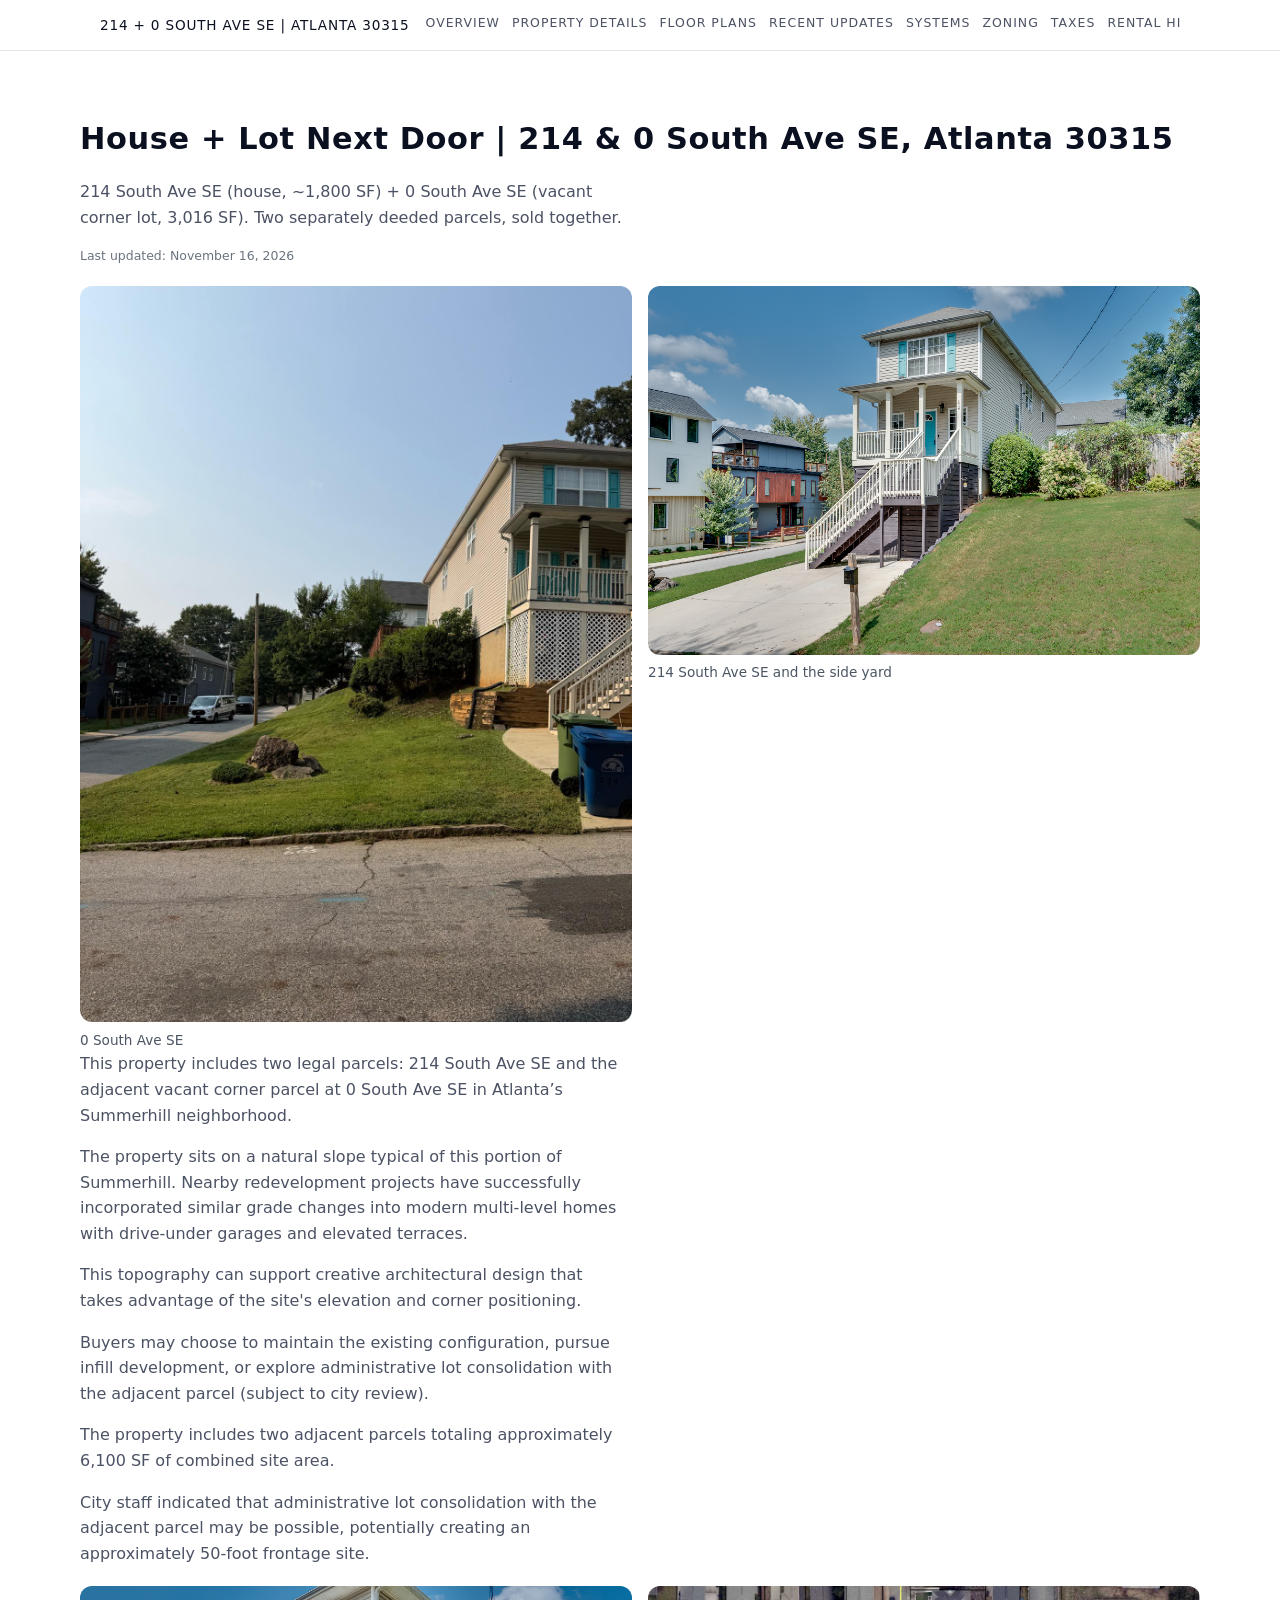
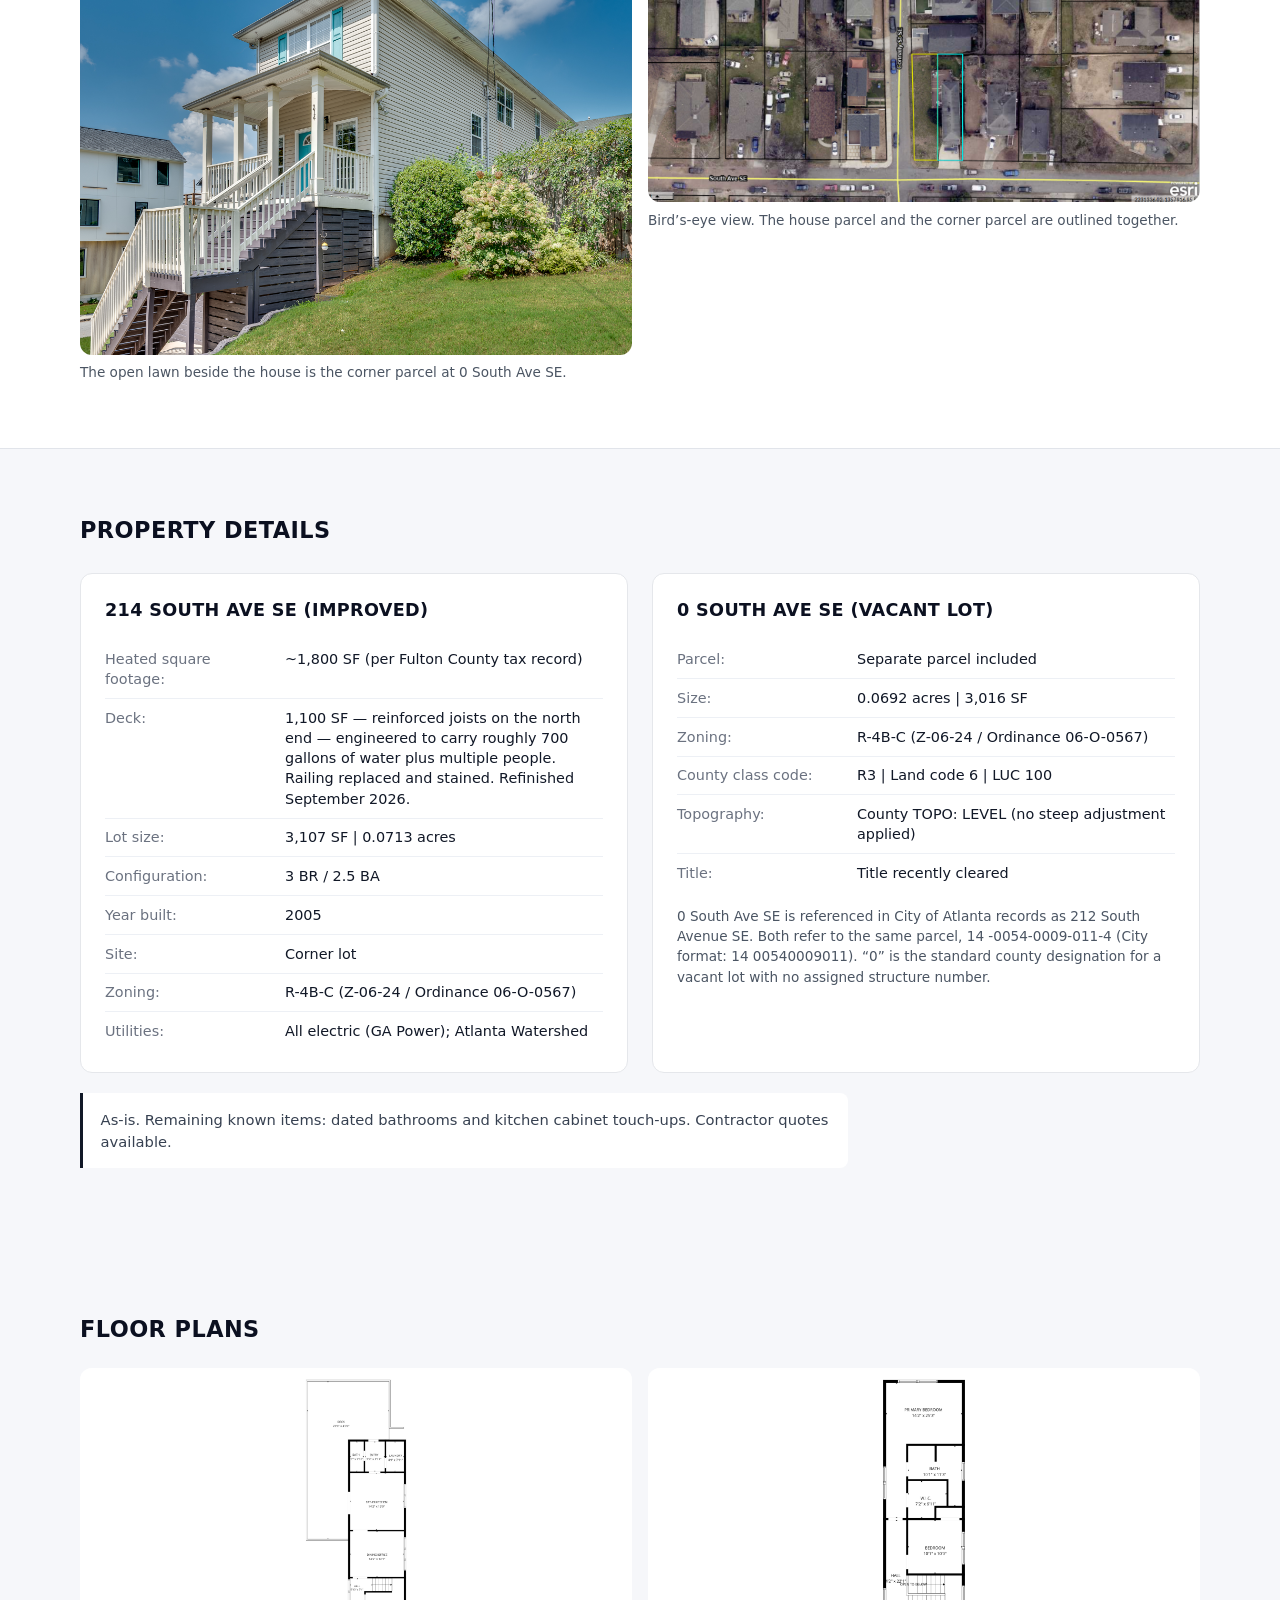
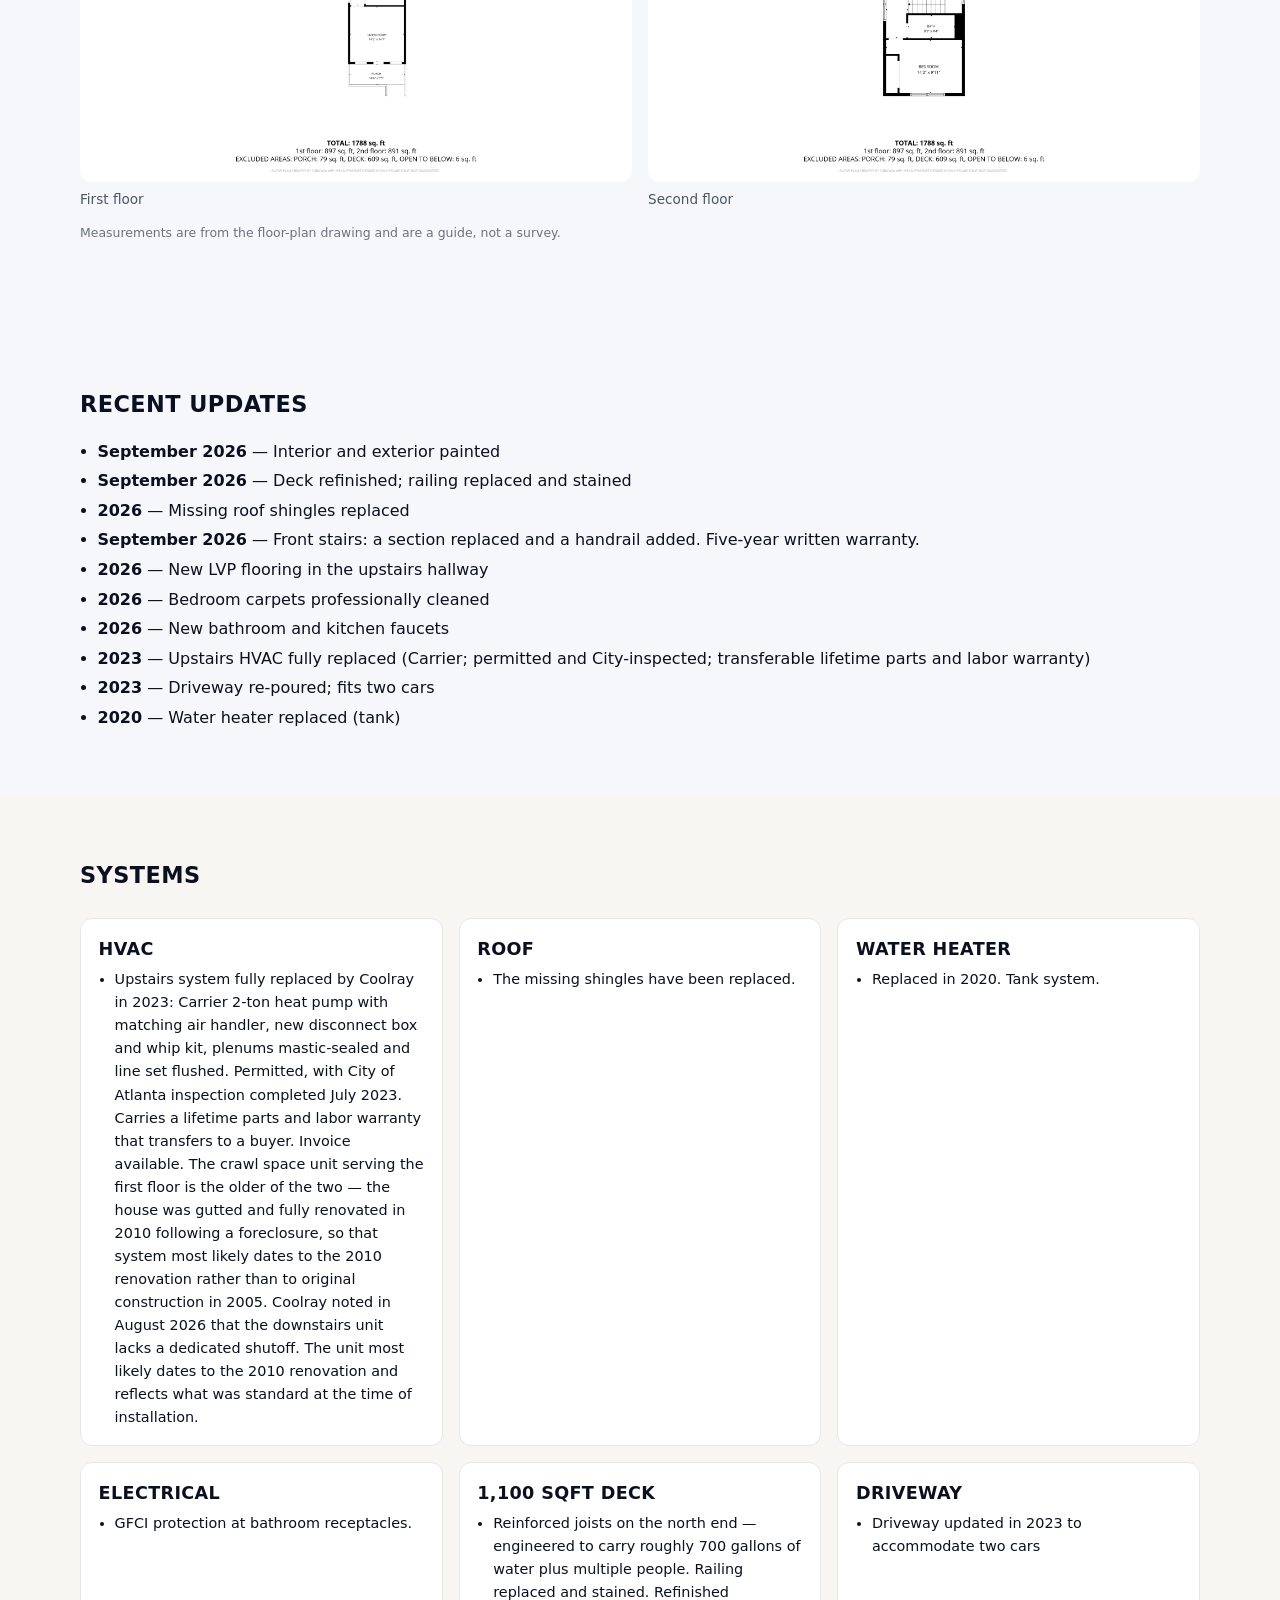
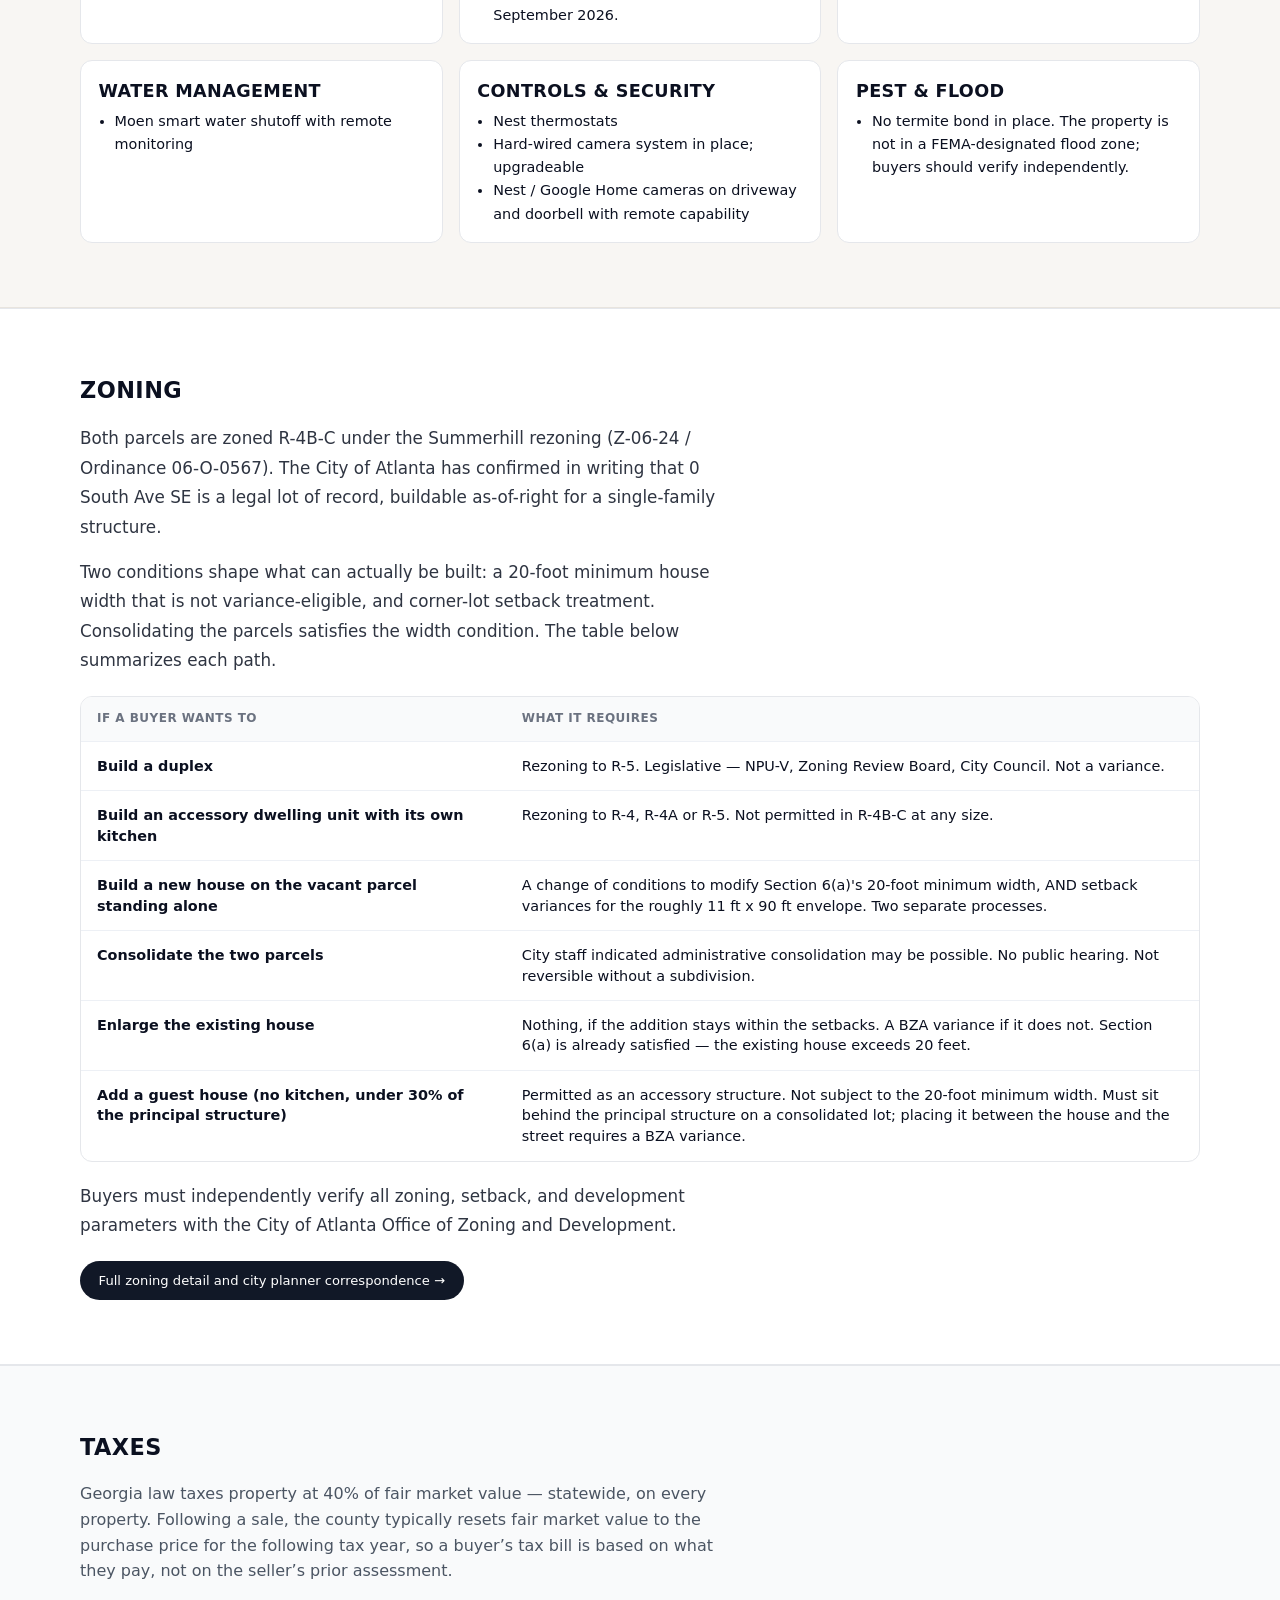
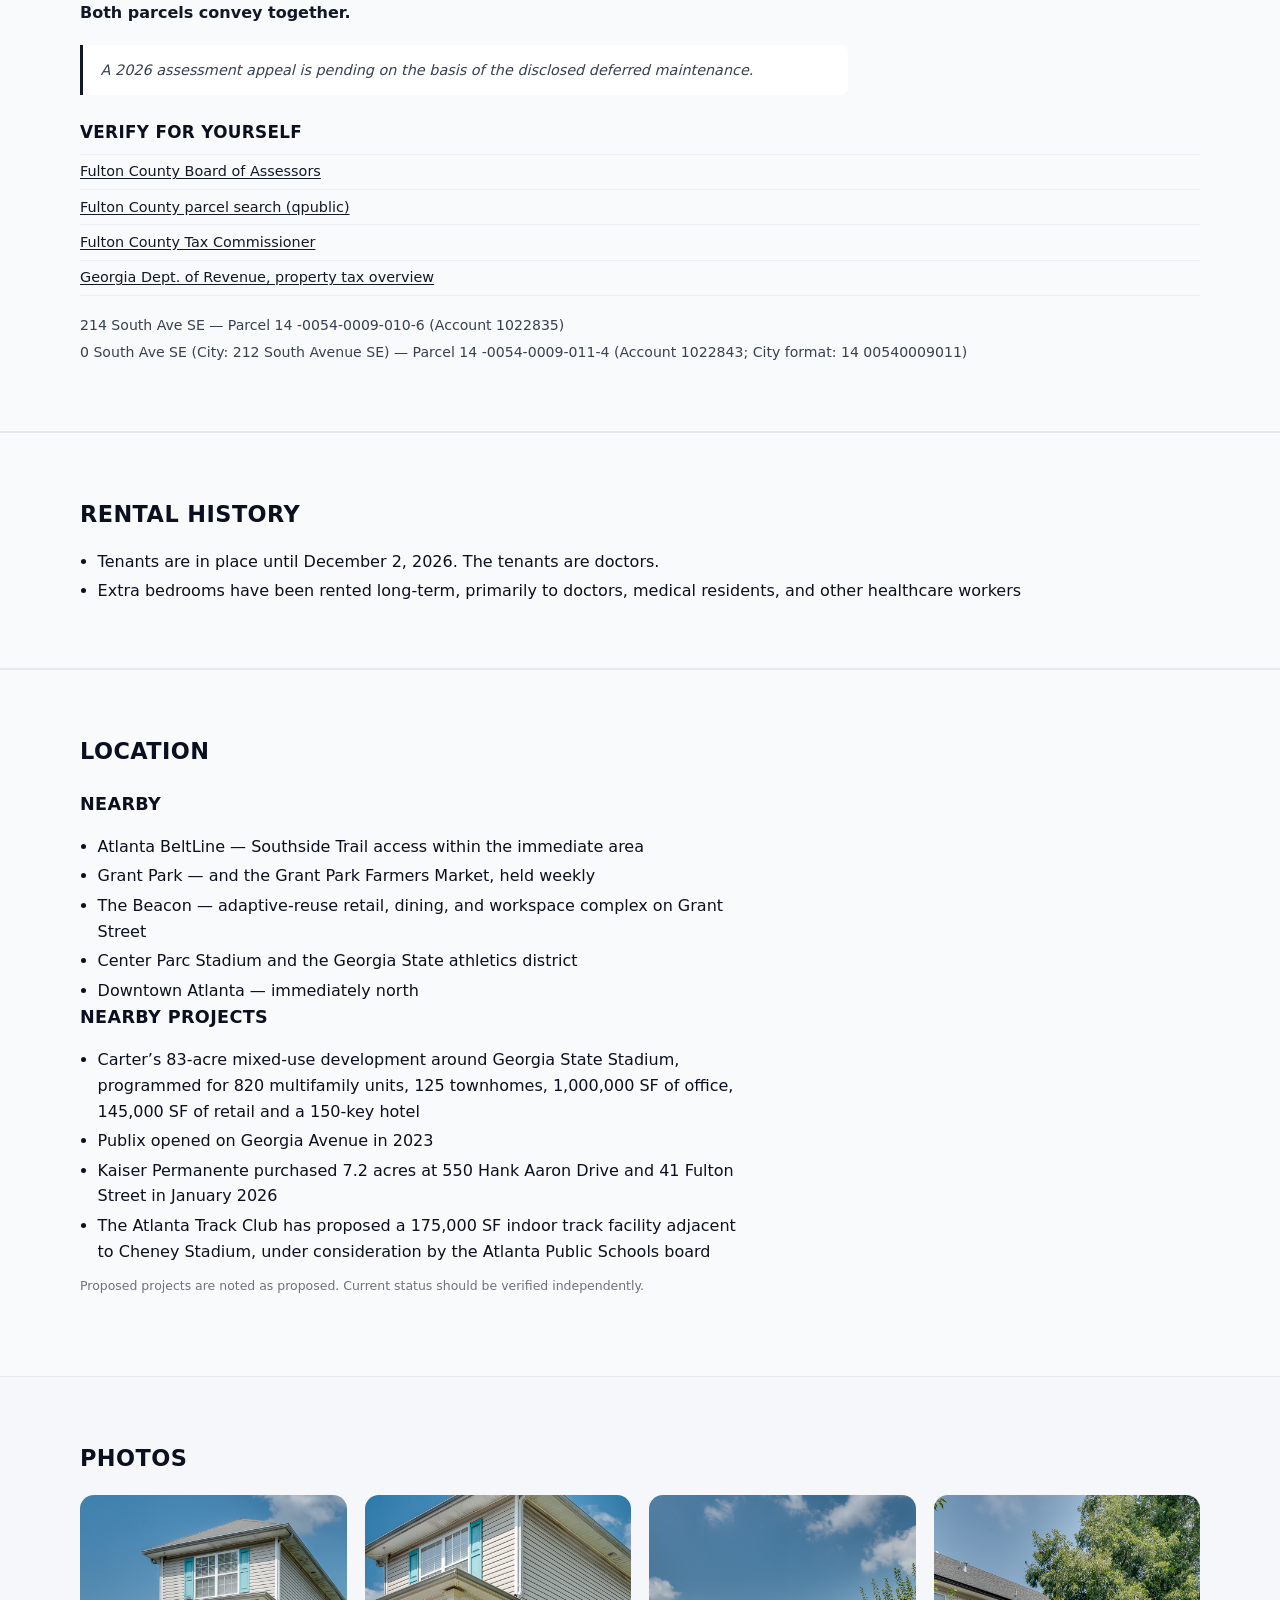
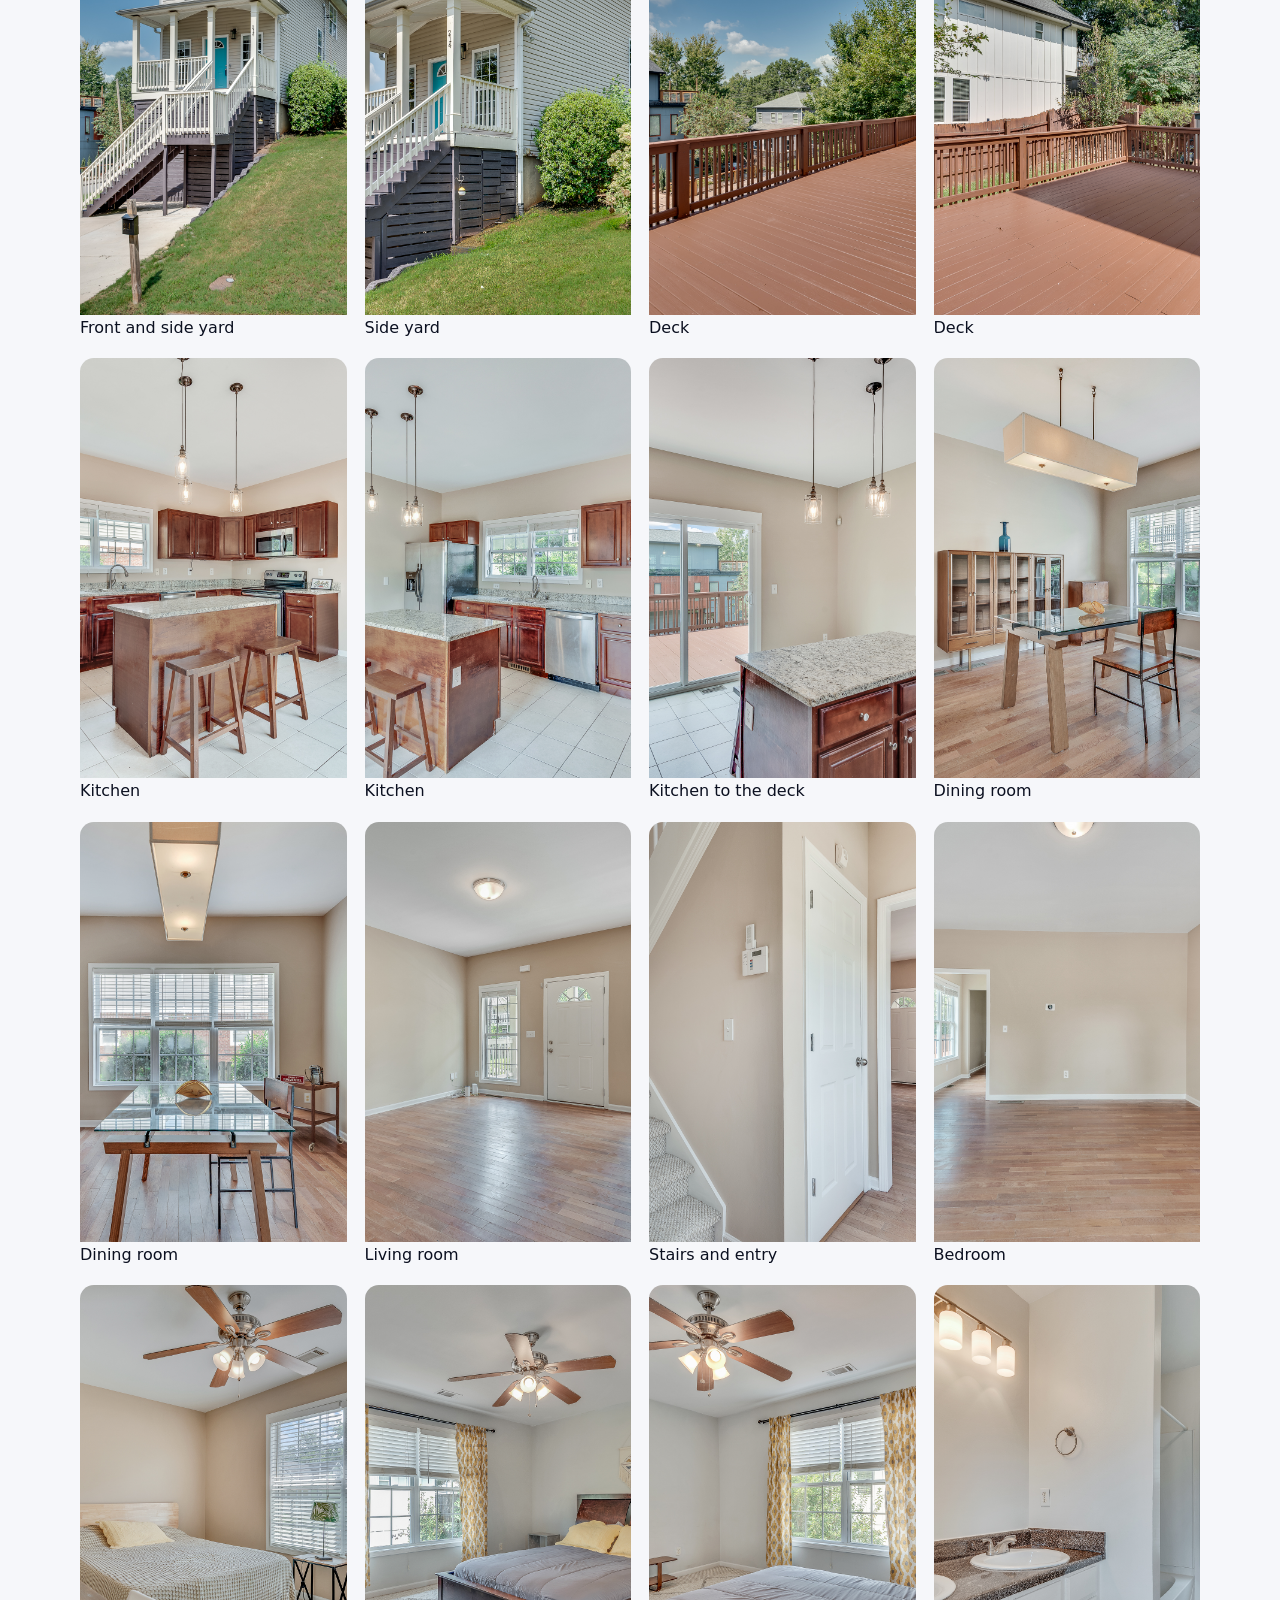
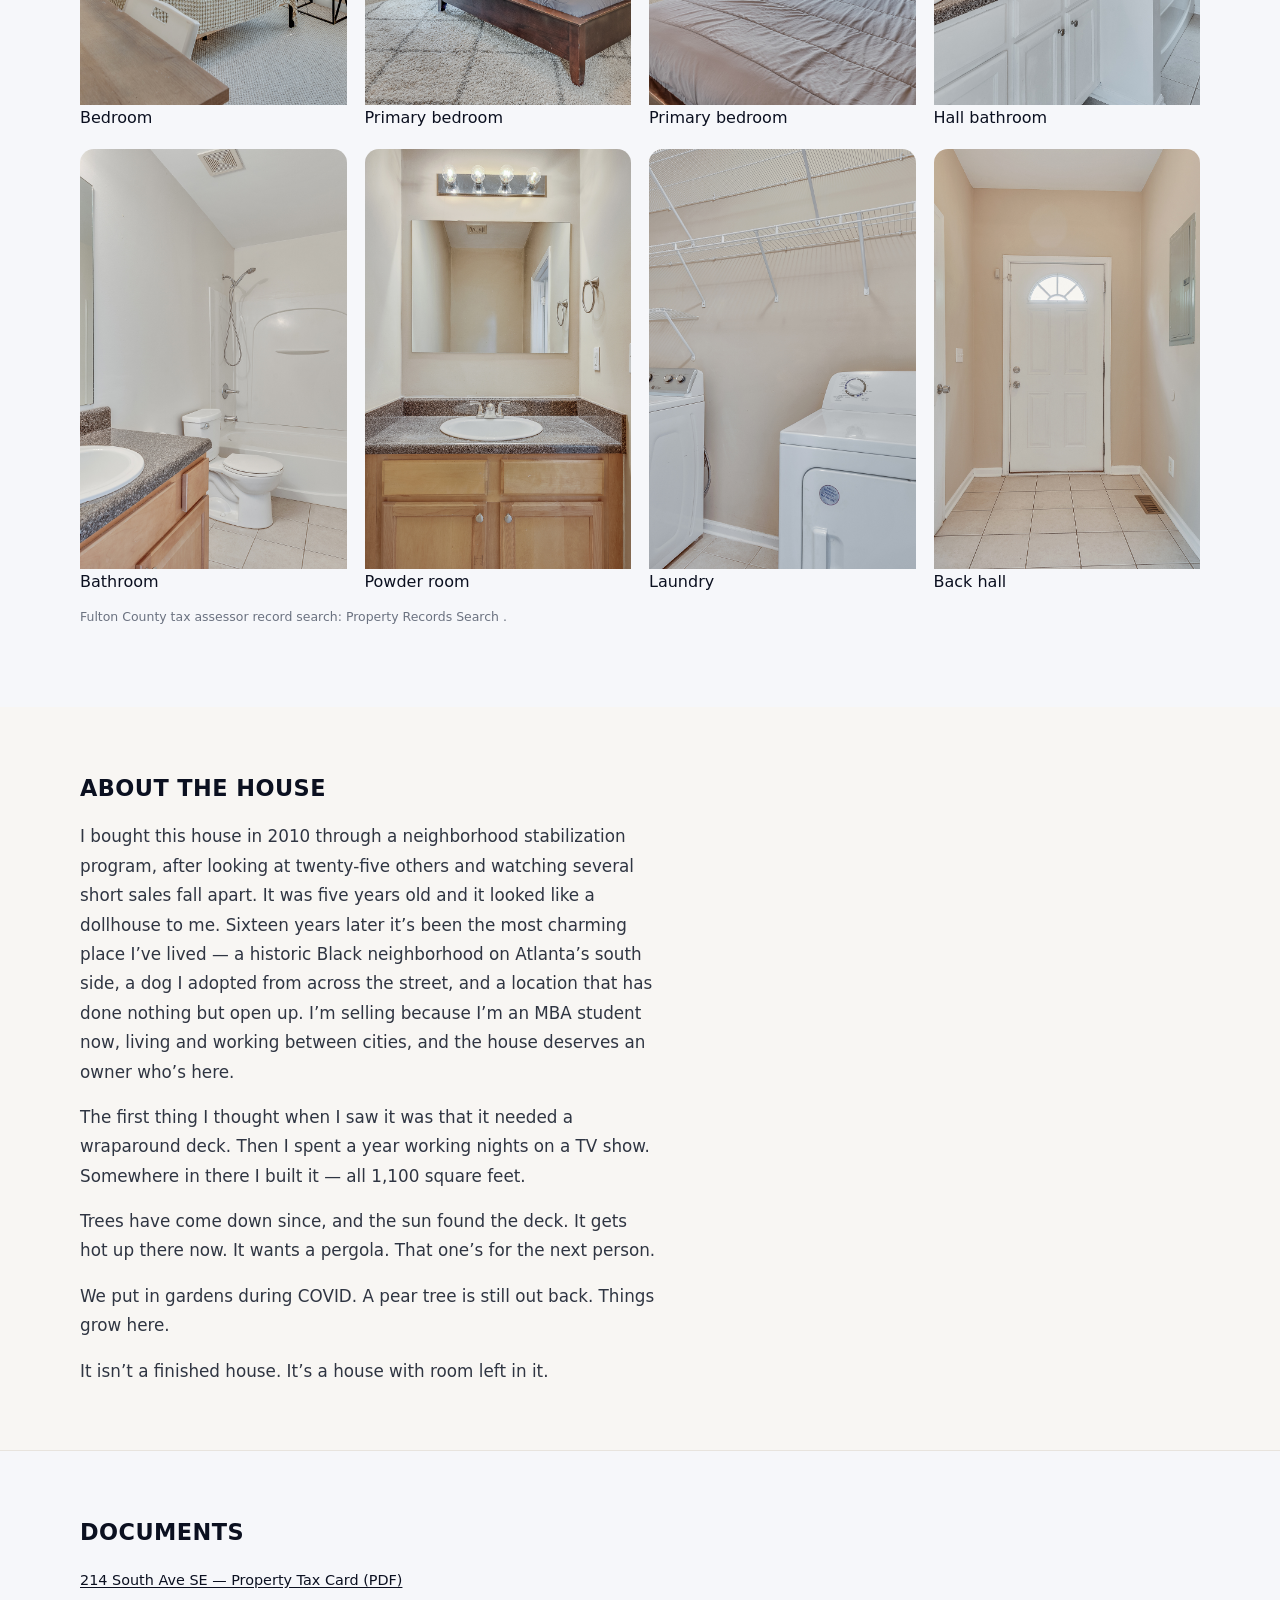
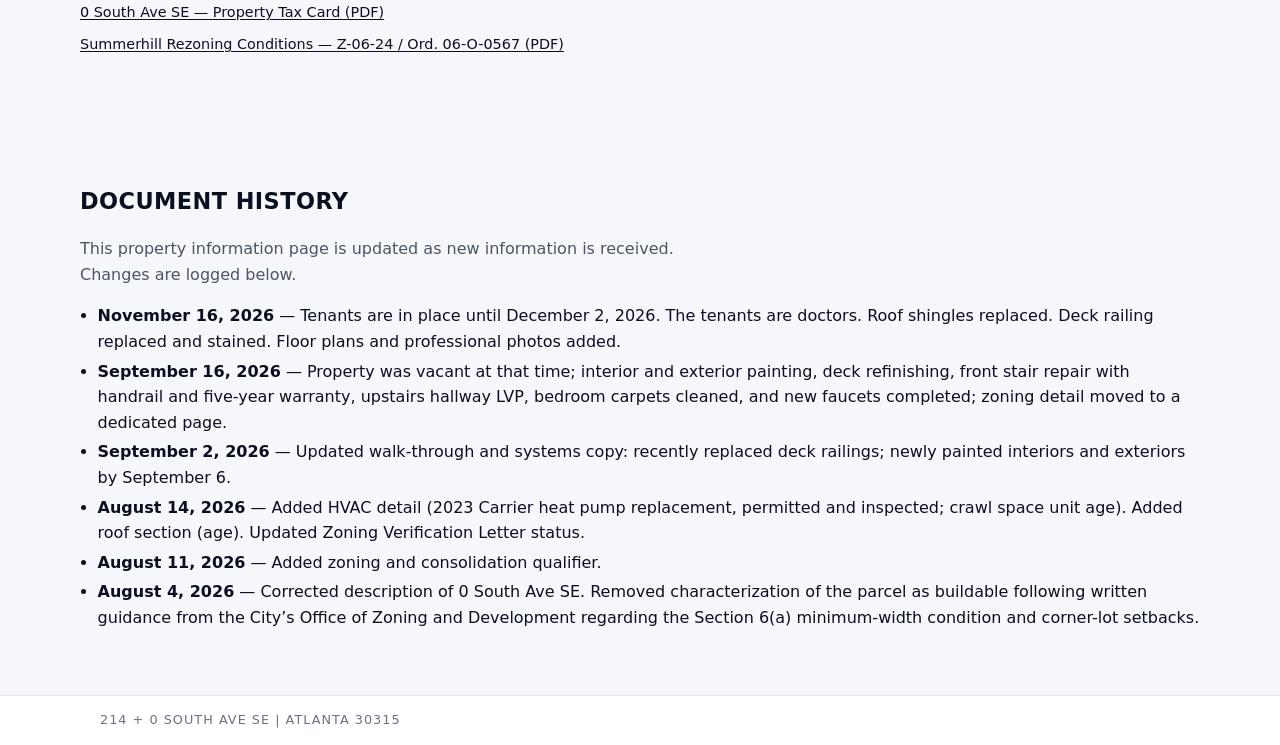
==== commit 9b47d42e: "Drop leftover plumbing and offering notes from the public history. Those lines still described probl" ====
--- a/index.html
+++ b/index.html
@@ -492,11 +492,11 @@
       This property information page is updated as new information is received. Changes are logged below.
     </p>
     <ul class="bullet-list">
-      <li><strong>November 16, 2026</strong> — Tenants are in place until December 2, 2026. The tenants are doctors. Missing shingles replaced. Deck railing replaced and stained. Floor plans added. Professional photos added. Room rates and the rent roll removed from this page.</li>
-      <li><strong>September 16, 2026</strong> — Property was vacant at that time; interior and exterior painting, deck refinishing, front stair repair with handrail and five-year warranty, upstairs hallway LVP, bedroom carpets cleaned, and new faucets completed; plumbing note resolved and removed; zoning detail moved to a dedicated page.</li>
+      <li><strong>November 16, 2026</strong> — Tenants are in place until December 2, 2026. The tenants are doctors. Roof shingles replaced. Deck railing replaced and stained. Floor plans and professional photos added.</li>
+      <li><strong>September 16, 2026</strong> — Property was vacant at that time; interior and exterior painting, deck refinishing, front stair repair with handrail and five-year warranty, upstairs hallway LVP, bedroom carpets cleaned, and new faucets completed; zoning detail moved to a dedicated page.</li>
       <li><strong>September 2, 2026</strong> — Updated walk-through and systems copy: recently replaced deck railings; newly painted interiors and exteriors by September 6.</li>
-      <li><strong>August 14, 2026</strong> — Added plumbing note (fixture shutoff valve). Added HVAC detail (2023 Carrier heat pump replacement, permitted and inspected; crawl space unit age and shutoff note). Added roof section (age). Updated Zoning Verification Letter status.</li>
-      <li><strong>August 11, 2026</strong> — Added zoning and consolidation qualifier to land value analysis. Updated conveyance terms to allow separate proposals.</li>
+      <li><strong>August 14, 2026</strong> — Added HVAC detail (2023 Carrier heat pump replacement, permitted and inspected; crawl space unit age). Added roof section (age). Updated Zoning Verification Letter status.</li>
+      <li><strong>August 11, 2026</strong> — Added zoning and consolidation qualifier.</li>
       <li><strong>August 4, 2026</strong> — Corrected description of 0 South Ave SE. Removed characterization of the parcel as buildable following written guidance from the City’s Office of Zoning and Development regarding the Section 6(a) minimum-width condition and corner-lot setbacks.</li>
     </ul>
   </div>
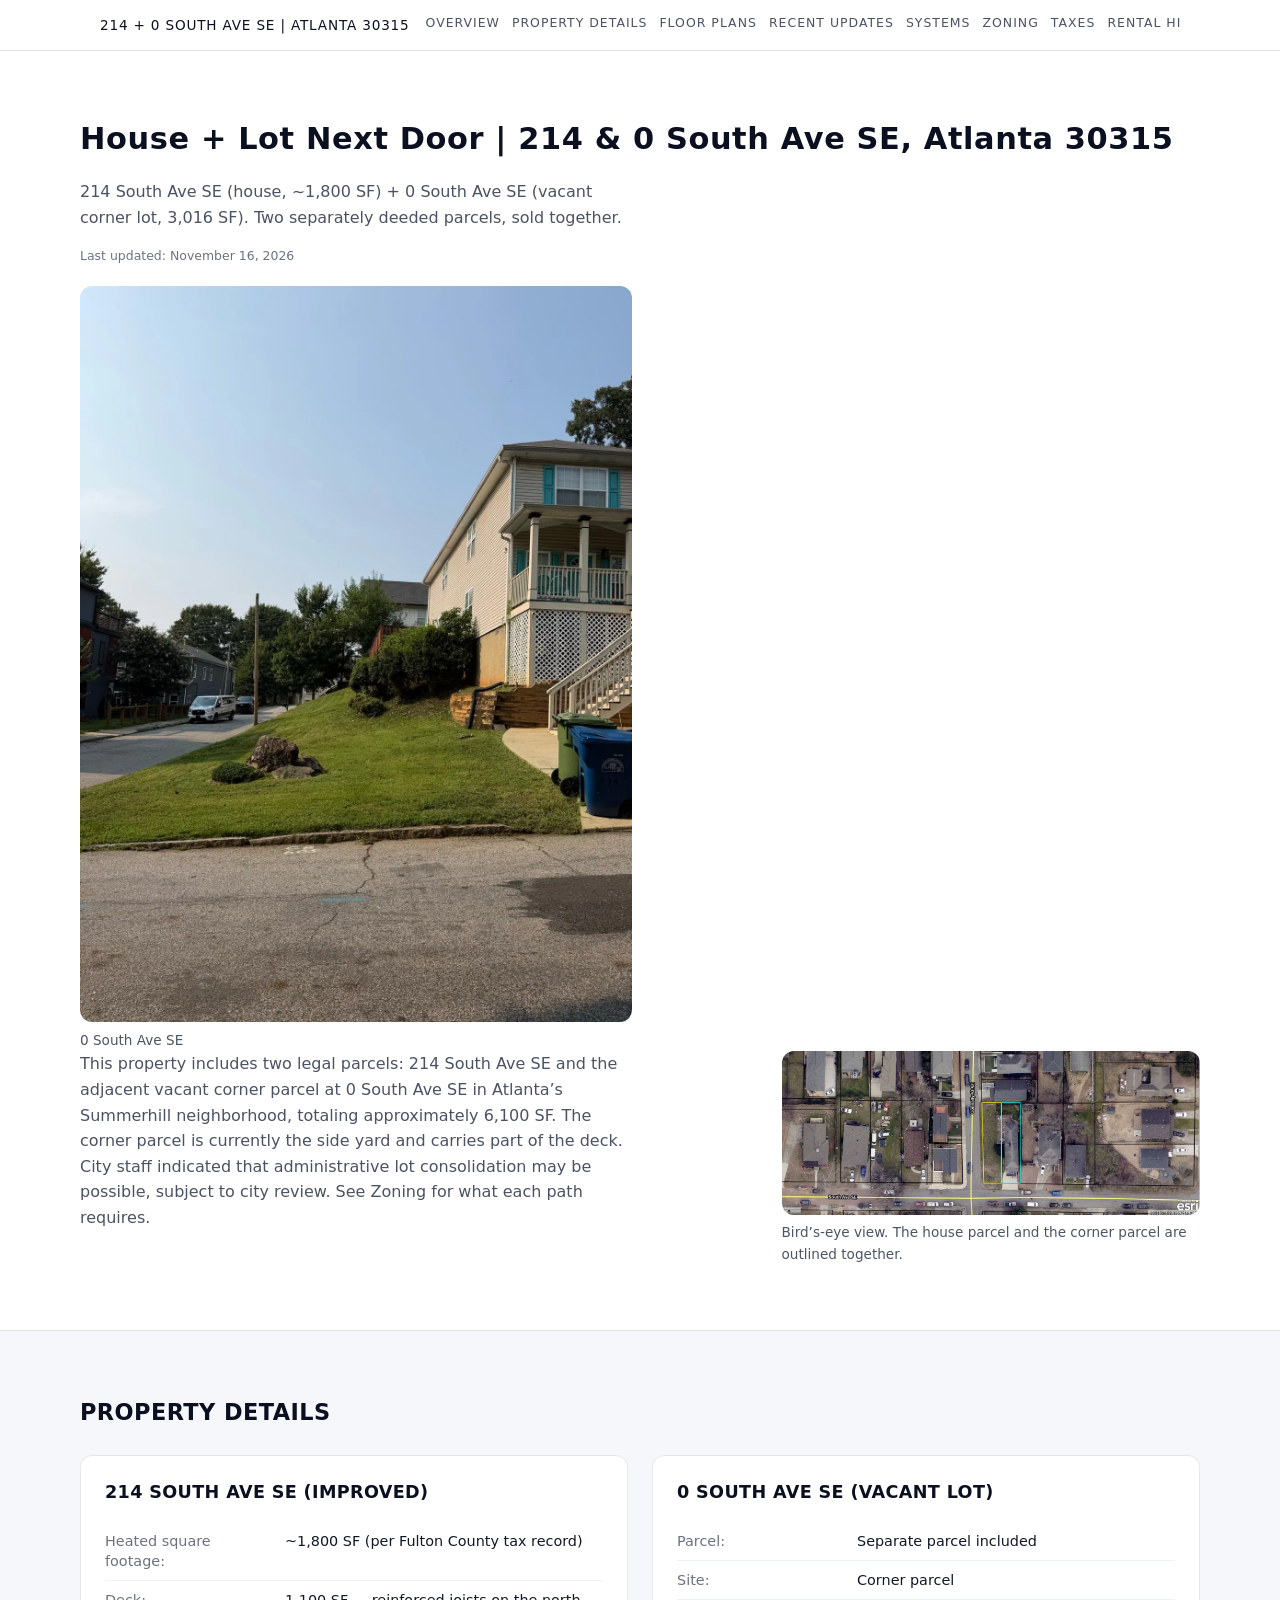
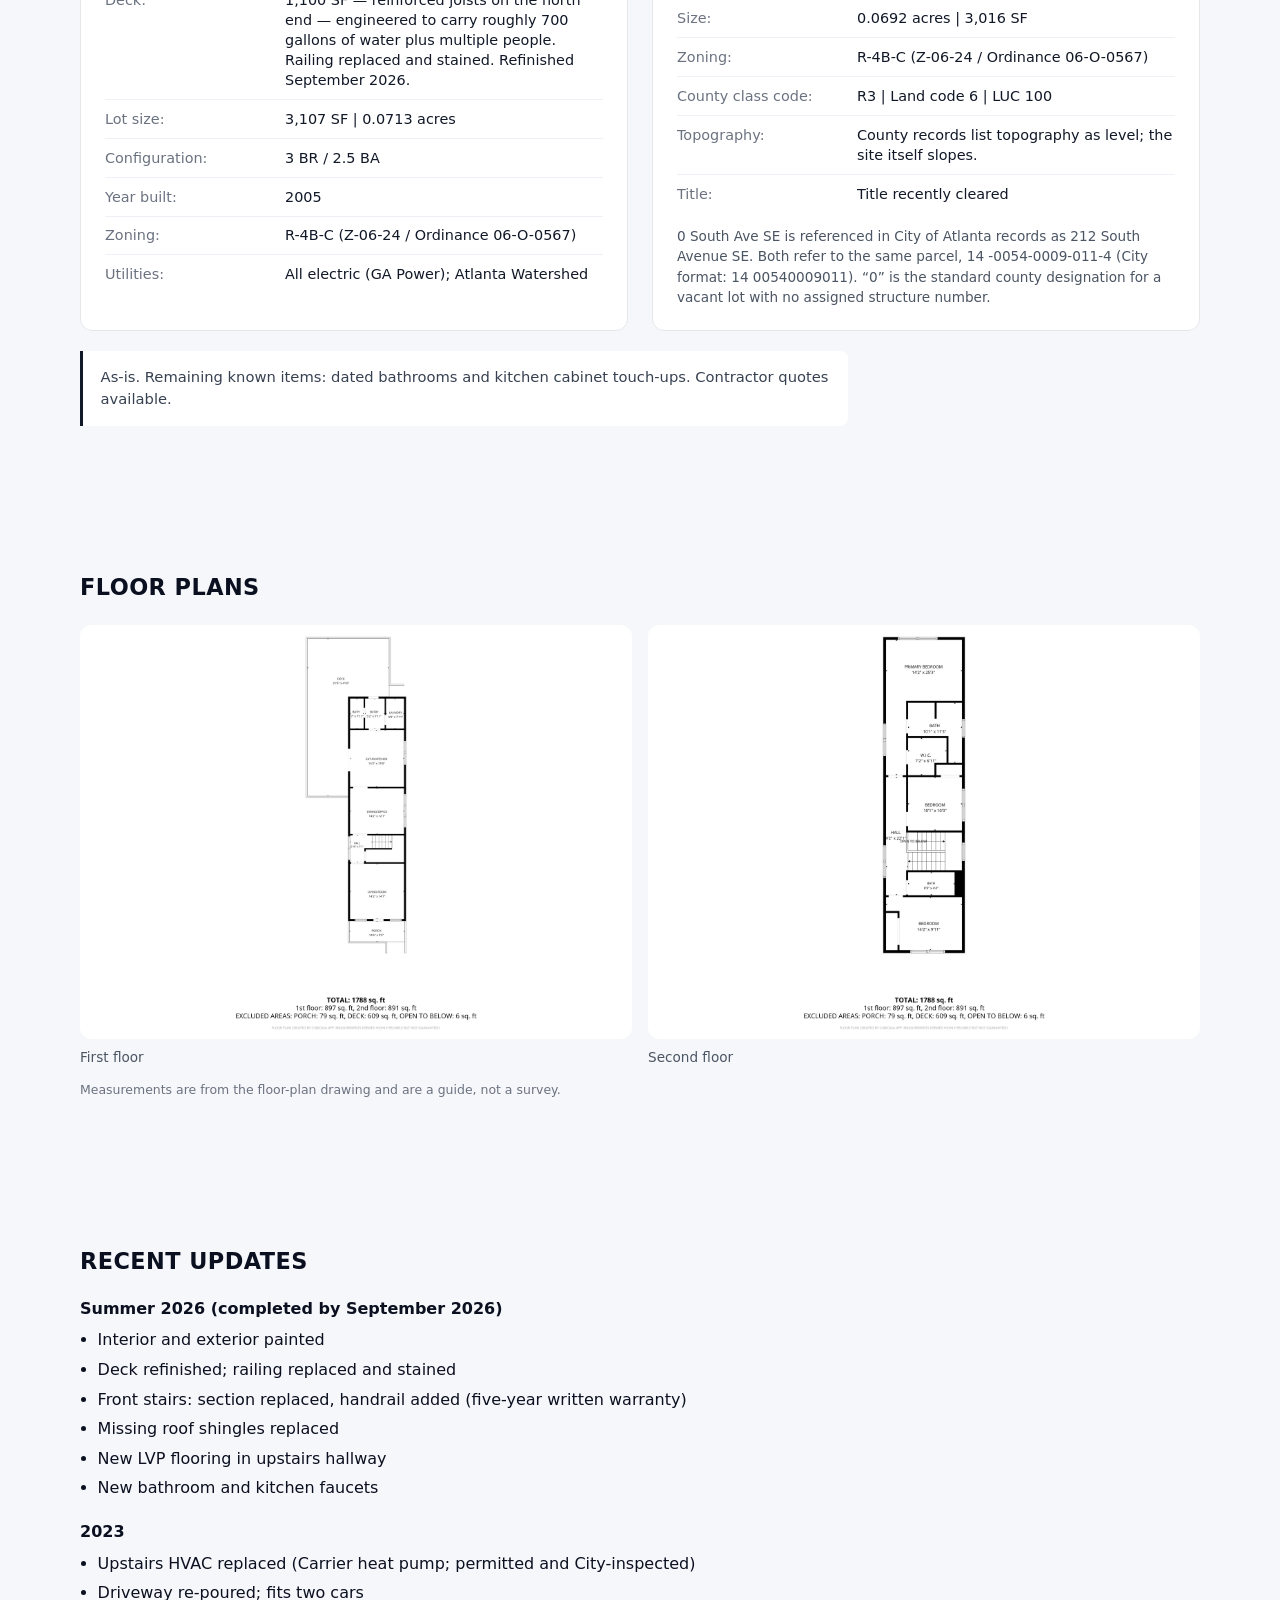
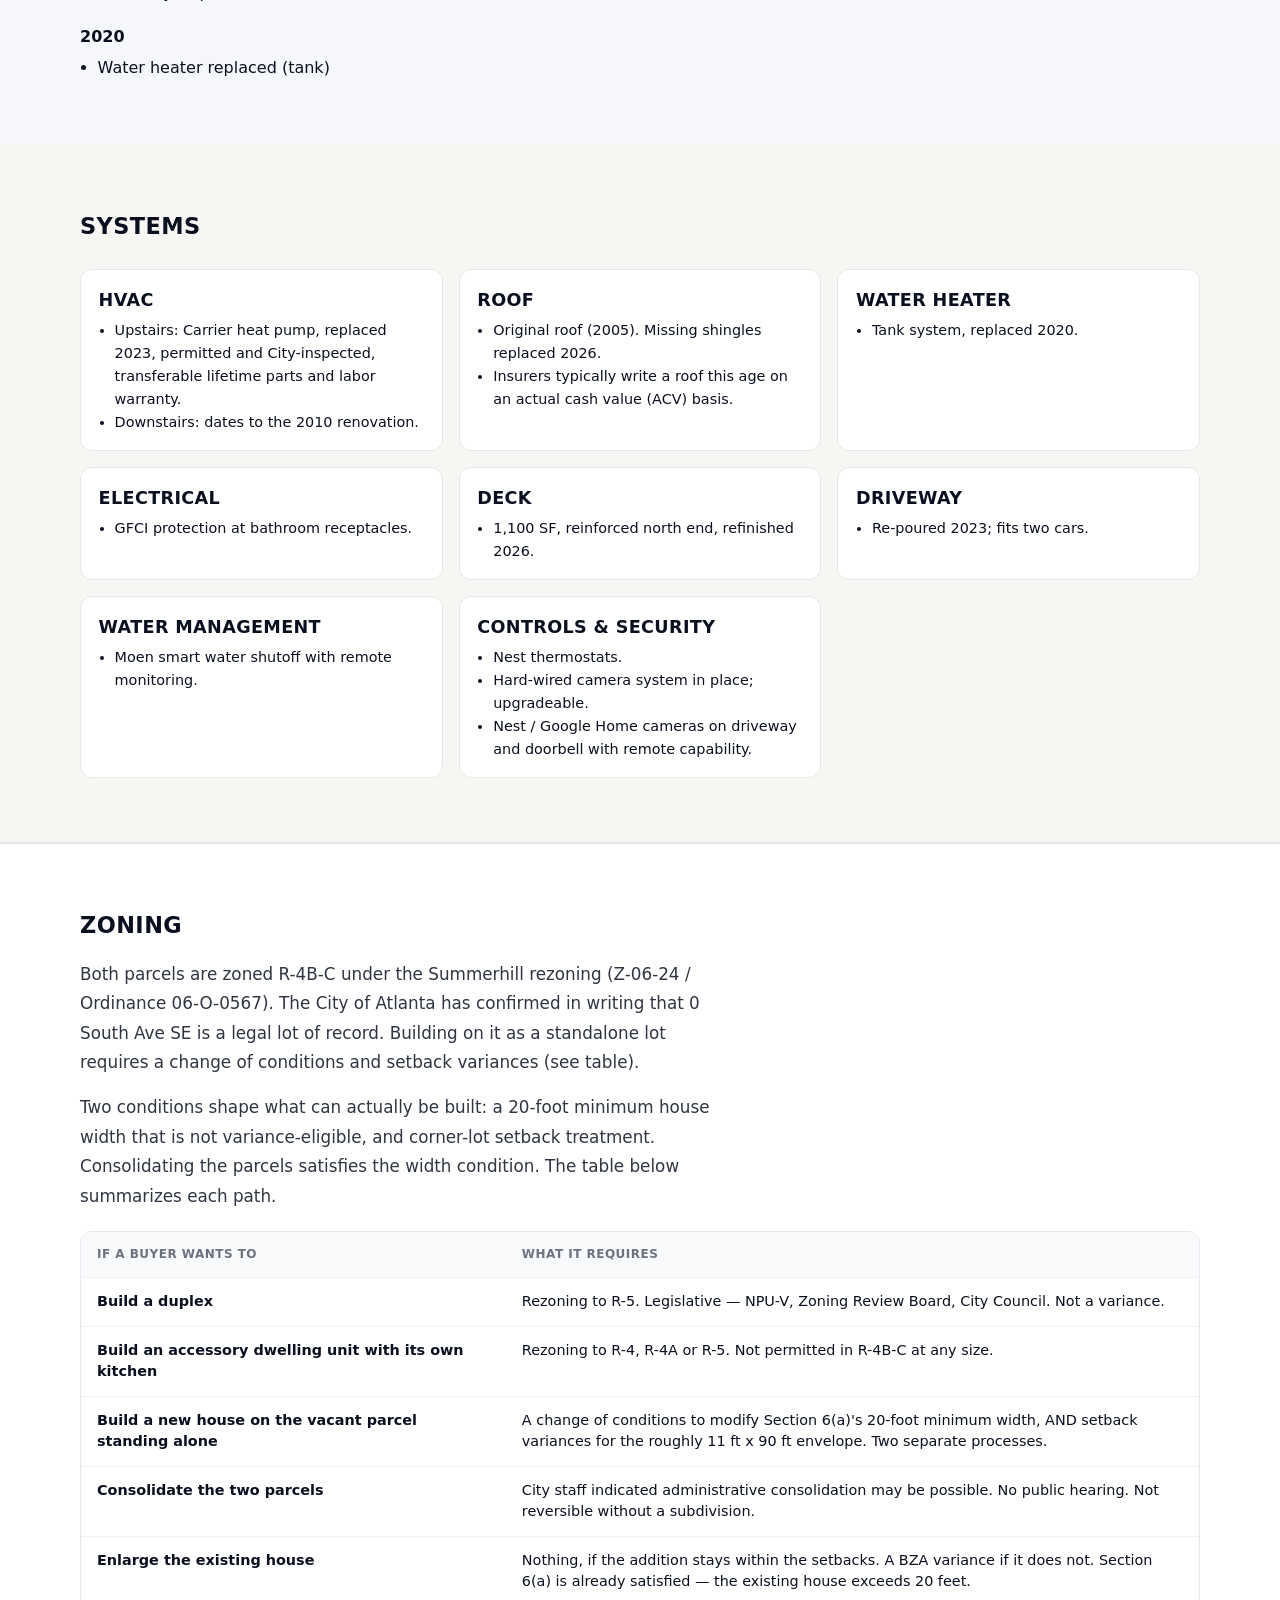
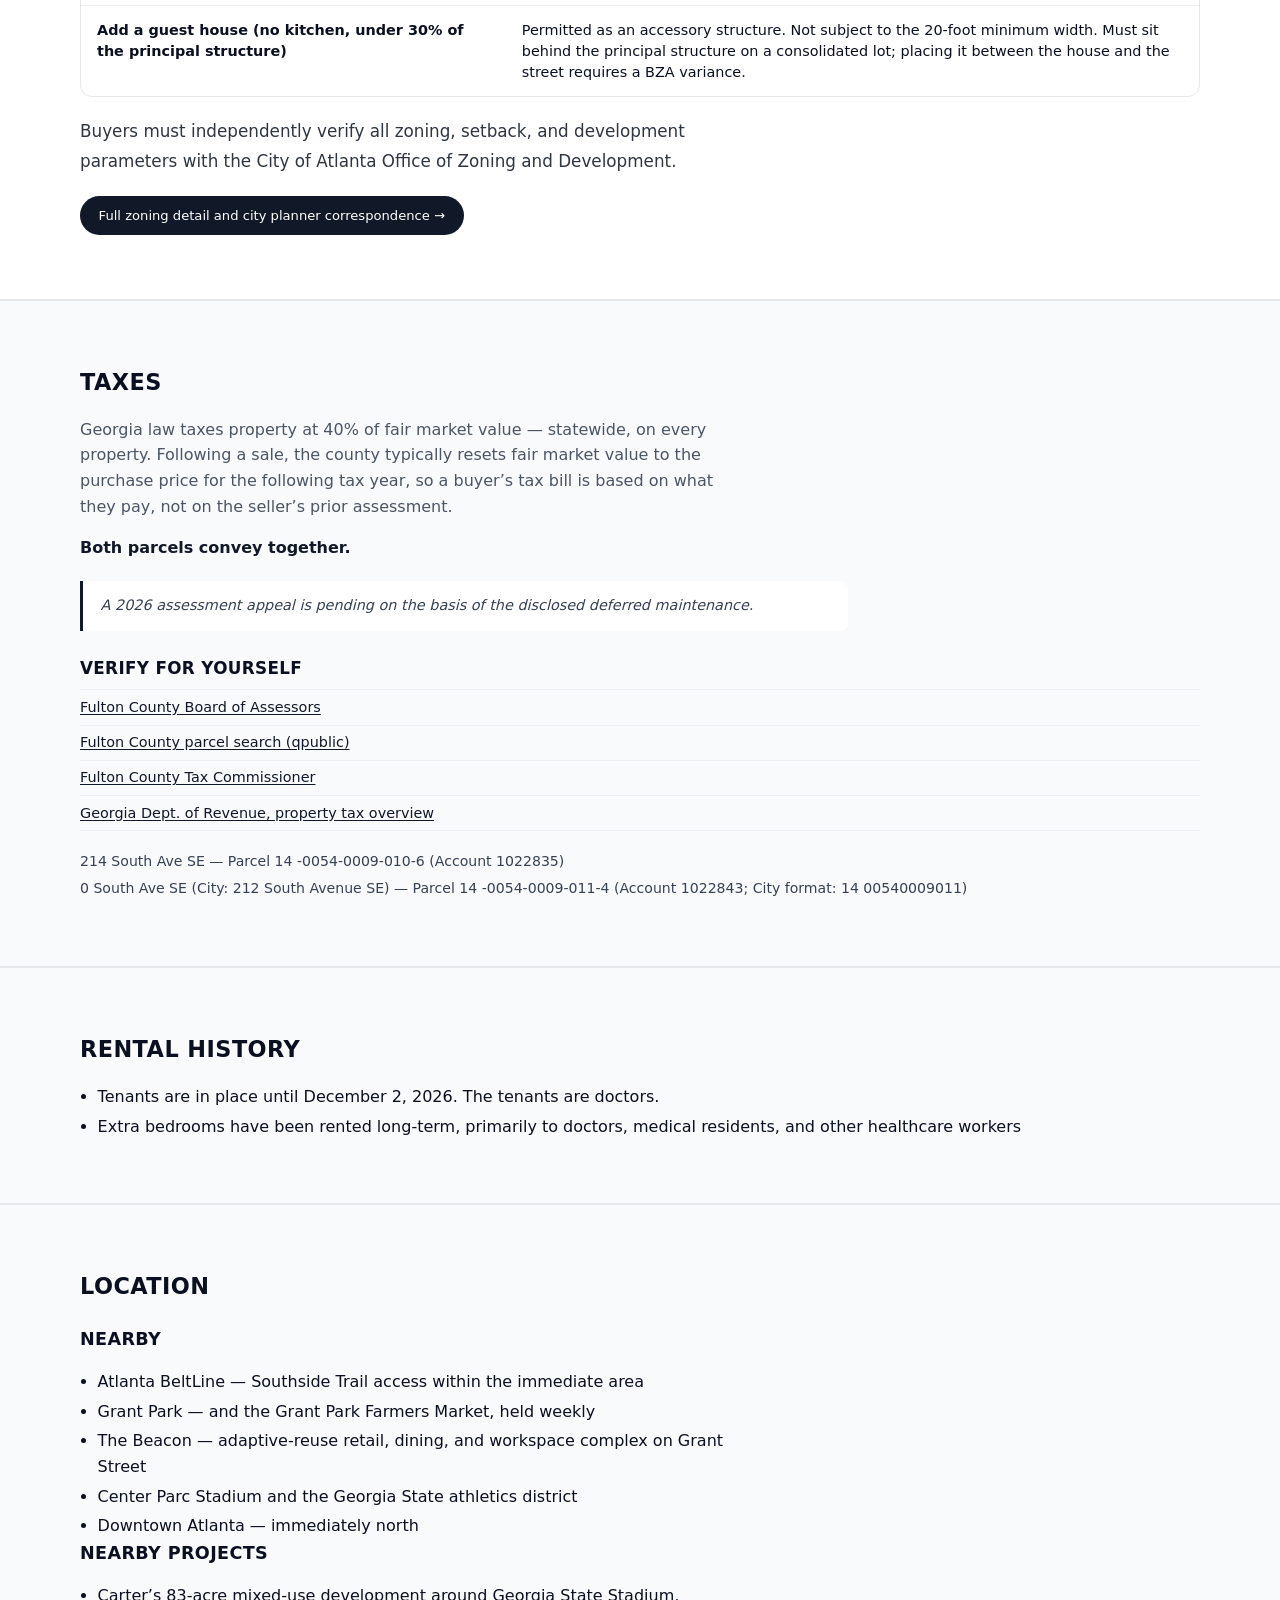
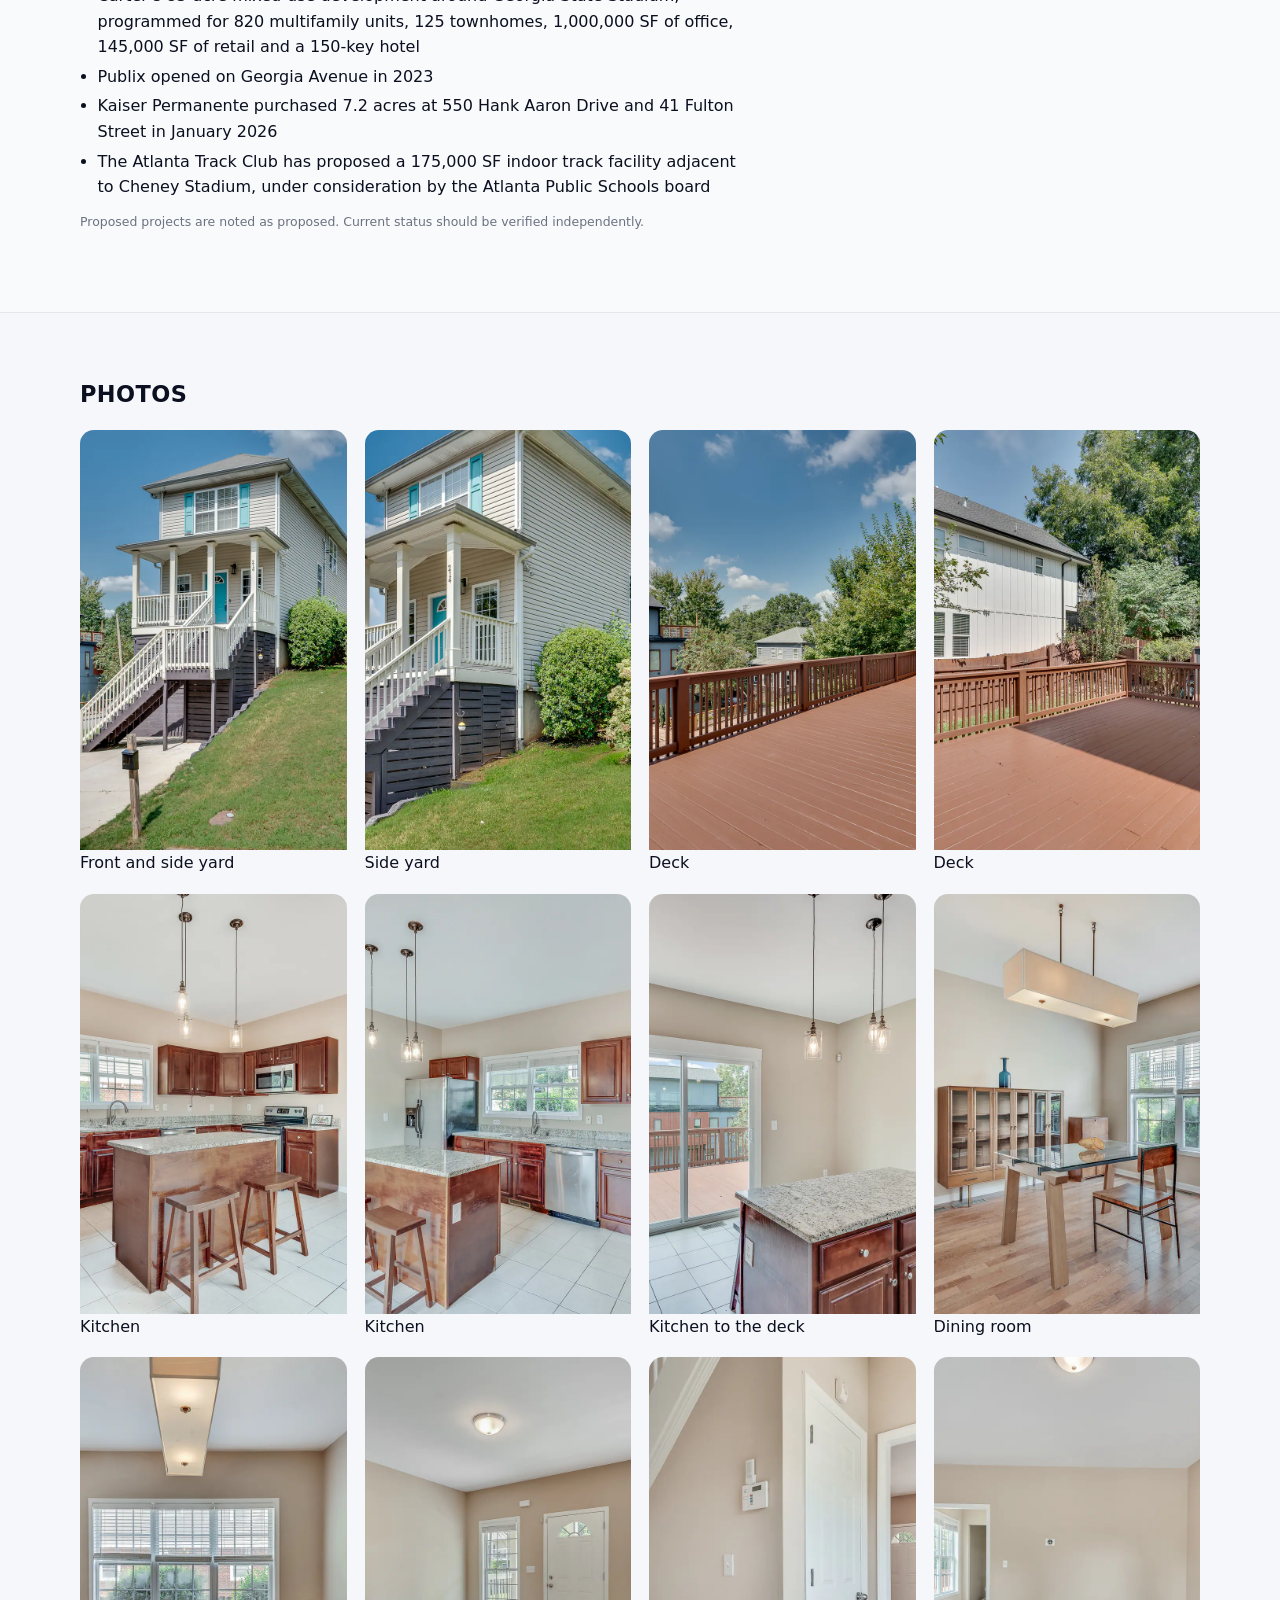
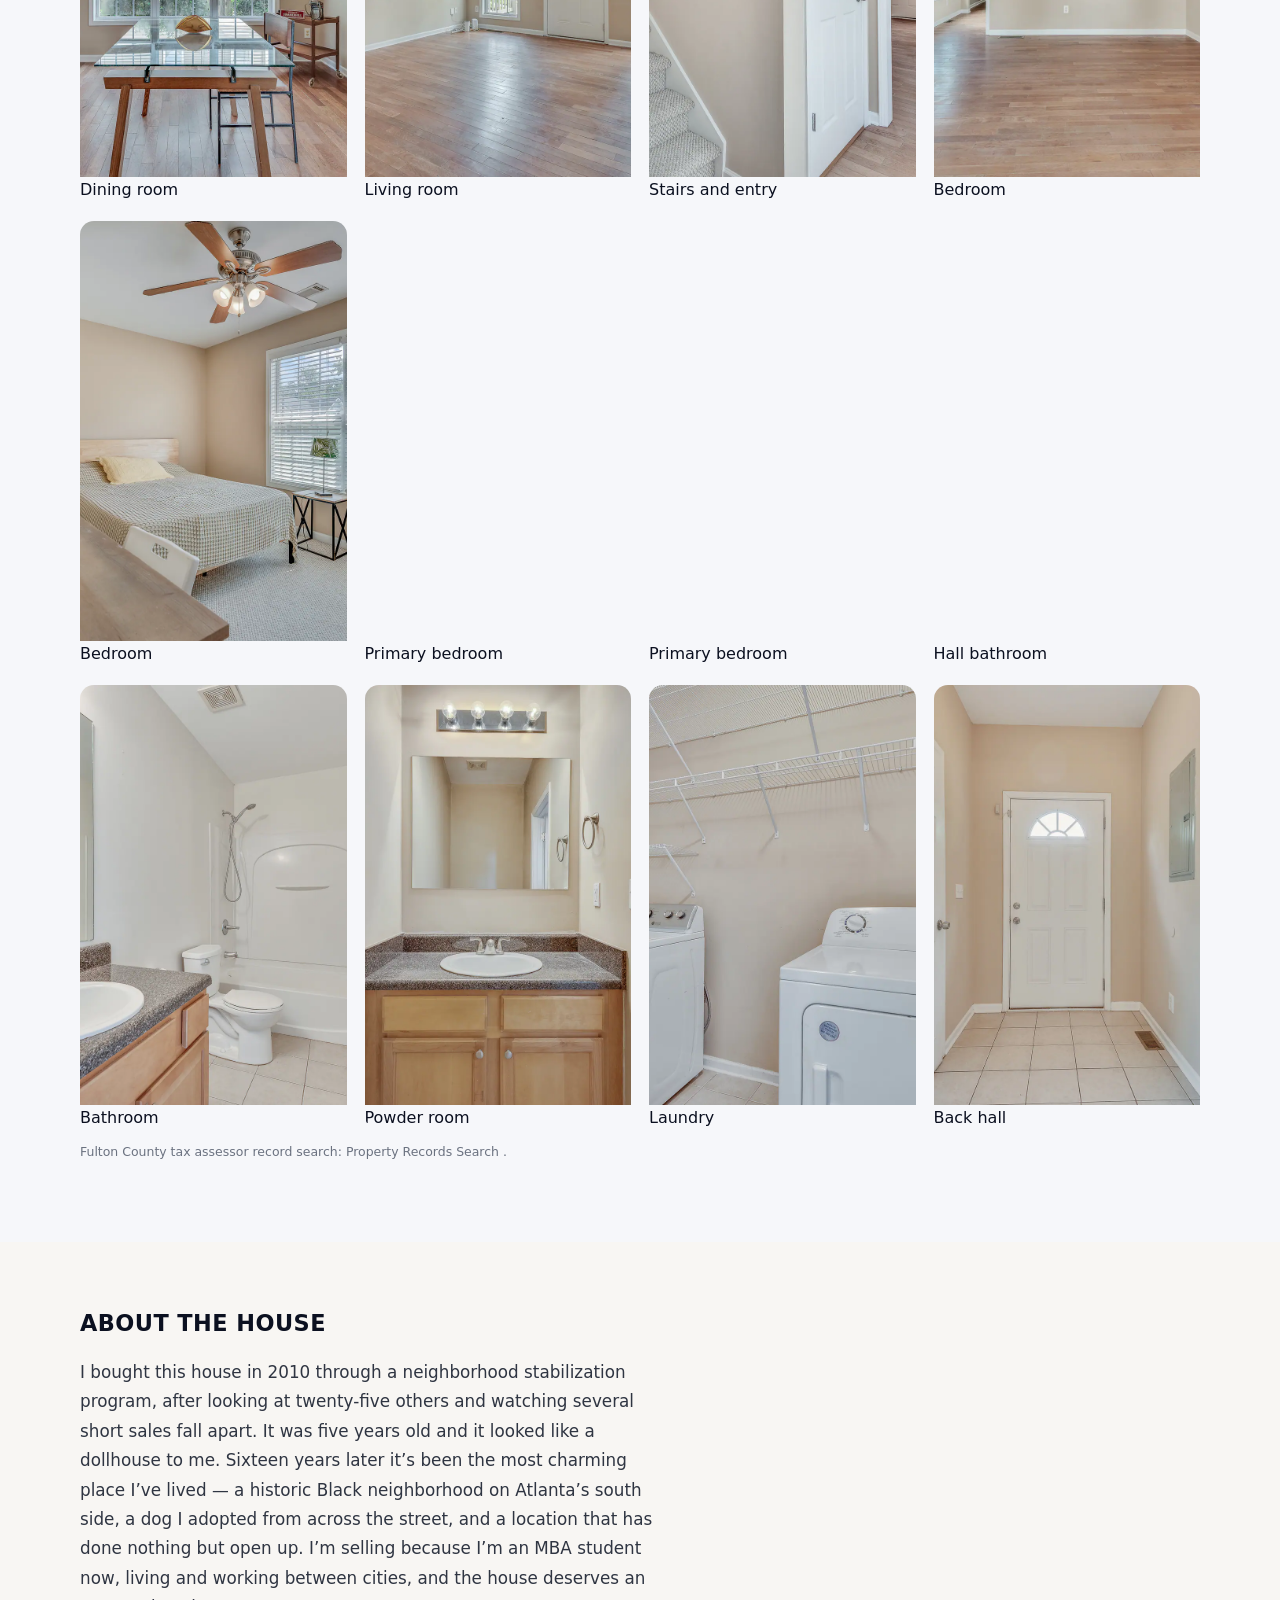
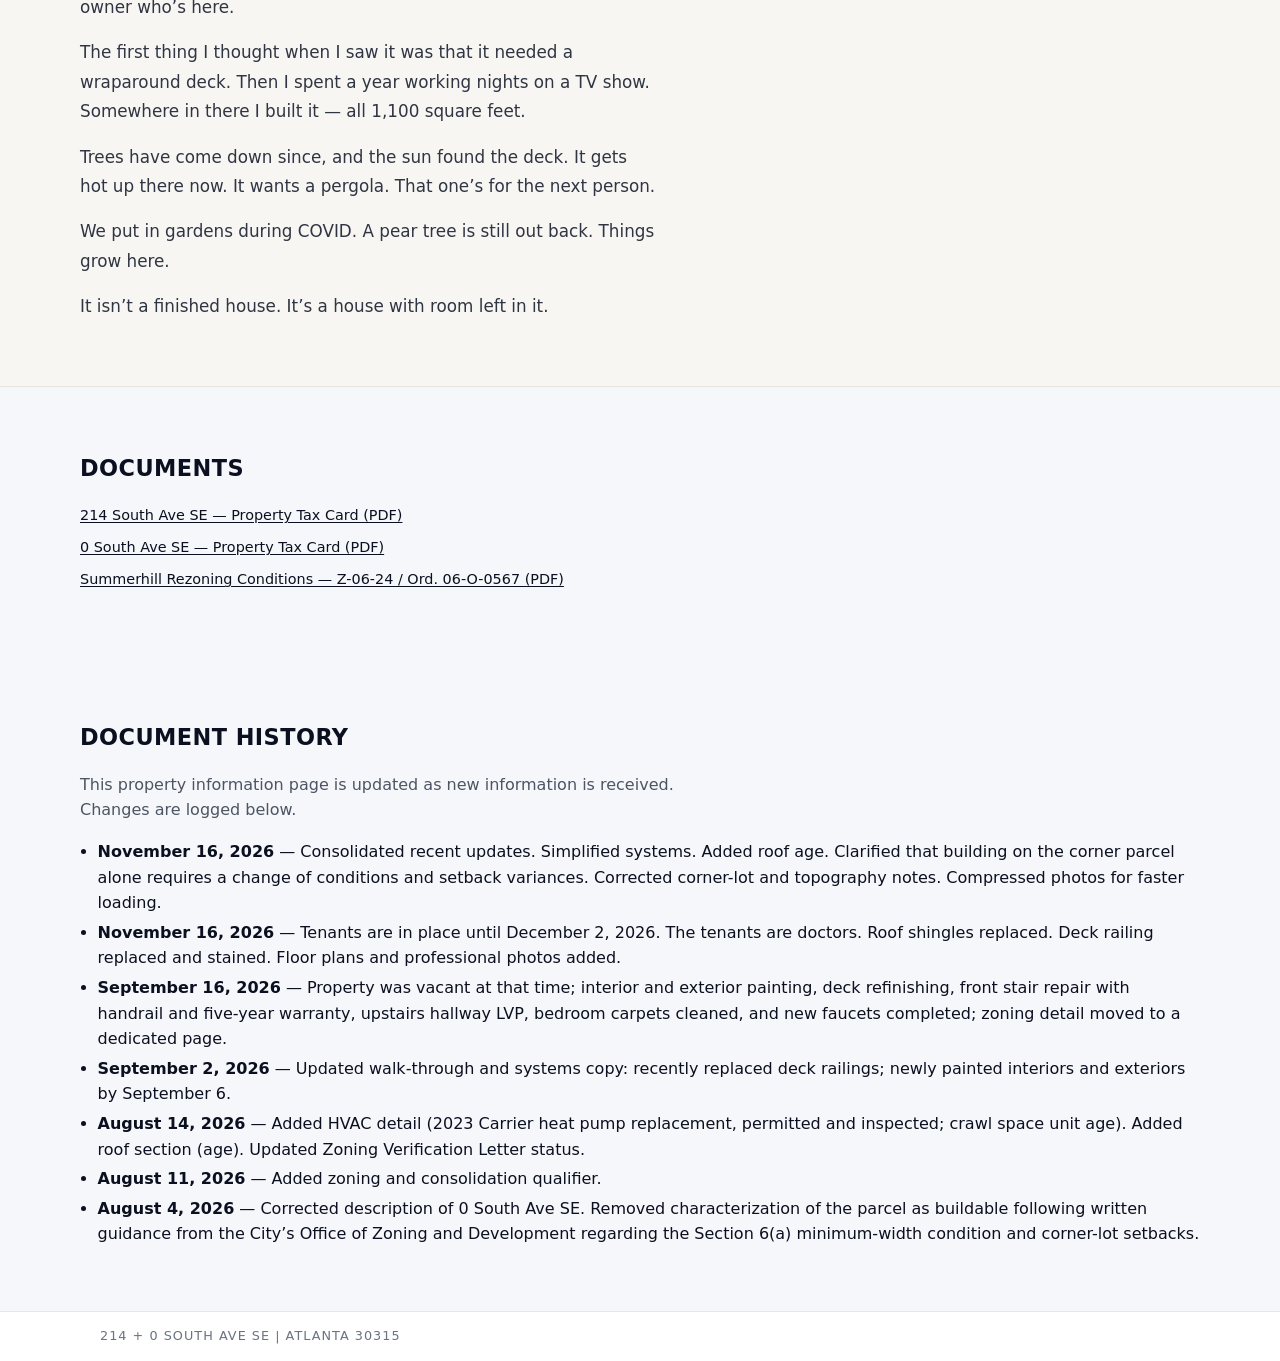
==== commit a2357146: "Compress the listing photos and tighten the public copy. The page now loads WebP images, and the ove" ====
--- a/index.html
+++ b/index.html
@@ -25,7 +25,7 @@
 }
 </script>
 
-<link rel="stylesheet" href="styles.css?v=20261116b" />
+<link rel="stylesheet" href="styles.css?v=20261116c" />
 </head>
 
 <body>
@@ -77,46 +77,17 @@
 <p class="small-note">Last updated: November 16, 2026</p>
 <div class="photo-pair">
   <figure class="site-figure">
-    <img src="photos/0_south_ave.jpeg" alt="0 South Ave SE, the corner parcel" />
+    <img src="photos/0_south_ave.webp" alt="0 South Ave SE, the corner parcel" width="1200" height="1600" decoding="async" />
     <figcaption>0 South Ave SE</figcaption>
   </figure>
+</div>
+
+<div class="hero-grid">
+  <p class="hero-subtitle">
+    This property includes two legal parcels: 214 South Ave SE and the adjacent vacant corner parcel at 0 South Ave SE in Atlanta’s Summerhill neighborhood, totaling approximately 6,100 SF. The corner parcel is currently the side yard and carries part of the deck. City staff indicated that administrative lot consolidation may be possible, subject to city review. See <a href="#zoning">Zoning</a> for what each path requires.
+  </p>
   <figure class="site-figure">
-    <img src="photos/sabrina-03.jpg" alt="214 South Ave SE, front porch and the side yard" />
-    <figcaption>214 South Ave SE and the side yard</figcaption>
-  </figure>
-</div>
-
-<p class="hero-subtitle">
-This property includes two legal parcels: 214 South Ave SE and the adjacent vacant corner parcel at 0 South Ave SE in Atlanta’s Summerhill neighborhood.
-</p>
-
-<p class="hero-subtitle">
-The property sits on a natural slope typical of this portion of Summerhill. Nearby redevelopment projects have successfully incorporated similar grade changes into modern multi‑level homes with drive‑under garages and elevated terraces.
-</p>
-
-<p class="hero-subtitle">
-This topography can support creative architectural design that takes advantage of the site's elevation and corner positioning.
-</p>
-
-<p class="hero-subtitle">
-Buyers may choose to maintain the existing configuration, pursue infill development, or explore administrative lot consolidation with the adjacent parcel (subject to city review).
-</p>
-
-<p class="hero-subtitle">
-The property includes two adjacent parcels totaling approximately 6,100 SF of combined site area.
-</p>
-
-<p class="hero-subtitle">
-City staff indicated that administrative lot consolidation with the adjacent parcel may be possible, potentially creating an approximately 50-foot frontage site.
-</p>
-
-<div class="photo-pair">
-  <figure class="site-figure">
-    <img src="photos/sabrina-04.jpg" alt="Side yard beside 214 South Ave SE" />
-    <figcaption>The open lawn beside the house is the corner parcel at 0 South Ave SE.</figcaption>
-  </figure>
-  <figure class="site-figure">
-    <img src="photos/birdseye.png" alt="Bird’s-eye view with both parcels outlined" />
+    <img src="photos/birdseye.webp" alt="Bird’s-eye view with both parcels outlined" width="1434" height="561" loading="lazy" decoding="async" />
     <figcaption>Bird’s-eye view. The house parcel and the corner parcel are outlined together.</figcaption>
   </figure>
 </div>
@@ -139,7 +110,6 @@
           <div class="data-row"><dt>Lot size</dt><dd>3,107 SF | 0.0713 acres</dd></div>
           <div class="data-row"><dt>Configuration</dt><dd>3 BR / 2.5 BA</dd></div>
           <div class="data-row"><dt>Year built</dt><dd>2005</dd></div>
-          <div class="data-row"><dt>Site</dt><dd>Corner lot</dd></div>
           <div class="data-row"><dt>Zoning</dt><dd>R-4B-C (Z-06-24 / Ordinance 06-O-0567)</dd></div>
           <div class="data-row"><dt>Utilities</dt><dd>All electric (GA Power); Atlanta Watershed</dd></div>
         </dl>
@@ -148,10 +118,11 @@
         <h3>0 South Ave SE (Vacant Lot)</h3>
         <dl class="data-list">
           <div class="data-row"><dt>Parcel</dt><dd>Separate parcel included</dd></div>
+          <div class="data-row"><dt>Site</dt><dd>Corner parcel</dd></div>
           <div class="data-row"><dt>Size</dt><dd>0.0692 acres | 3,016 SF</dd></div>
           <div class="data-row"><dt>Zoning</dt><dd>R-4B-C (Z-06-24 / Ordinance 06-O-0567)</dd></div>
           <div class="data-row"><dt>County class code</dt><dd>R3 | Land code 6 | LUC 100</dd></div>
-          <div class="data-row"><dt>Topography</dt><dd>County TOPO: LEVEL (no steep adjustment applied)</dd></div>
+          <div class="data-row"><dt>Topography</dt><dd>County records list topography as level; the site itself slopes.</dd></div>
           <div class="data-row"><dt>Title</dt><dd>Title recently cleared</dd></div>
         </dl>
         <p class="parcel-alias-note">
@@ -170,14 +141,14 @@
     <h2>Floor Plans</h2>
     <div class="photo-pair">
       <figure class="floor-plan-figure">
-        <a href="photos/floor-1st.jpg" target="_blank" rel="noopener">
-          <img src="photos/floor-1st.jpg" alt="First floor plan of 214 South Ave SE" />
+        <a href="photos/floor-1st.webp" target="_blank" rel="noopener">
+          <img src="photos/floor-1st.webp" alt="First floor plan of 214 South Ave SE" width="1600" height="1200" loading="lazy" decoding="async" />
         </a>
         <figcaption>First floor</figcaption>
       </figure>
       <figure class="floor-plan-figure">
-        <a href="photos/floor-2nd.jpg" target="_blank" rel="noopener">
-          <img src="photos/floor-2nd.jpg" alt="Second floor plan of 214 South Ave SE" />
+        <a href="photos/floor-2nd.webp" target="_blank" rel="noopener">
+          <img src="photos/floor-2nd.webp" alt="Second floor plan of 214 South Ave SE" width="1600" height="1200" loading="lazy" decoding="async" />
         </a>
         <figcaption>Second floor</figcaption>
       </figure>
@@ -190,18 +161,30 @@
 <section id="recent-updates" class="section recent-updates">
   <div class="section-inner">
     <h2>Recent Updates</h2>
-    <ul class="bullet-list">
-      <li><strong>September 2026</strong> — Interior and exterior painted</li>
-      <li><strong>September 2026</strong> — Deck refinished; railing replaced and stained</li>
-      <li><strong>2026</strong> — Missing roof shingles replaced</li>
-      <li><strong>September 2026</strong> — Front stairs: a section replaced and a handrail added. Five-year written warranty.</li>
-      <li><strong>2026</strong> — New LVP flooring in the upstairs hallway</li>
-      <li><strong>2026</strong> — Bedroom carpets professionally cleaned</li>
-      <li><strong>2026</strong> — New bathroom and kitchen faucets</li>
-      <li><strong>2023</strong> — Upstairs HVAC fully replaced (Carrier; permitted and City-inspected; transferable lifetime parts and labor warranty)</li>
-      <li><strong>2023</strong> — Driveway re-poured; fits two cars</li>
-      <li><strong>2020</strong> — Water heater replaced (tank)</li>
-    </ul>
+    <div class="update-group">
+      <p class="update-heading"><strong>Summer 2026 (completed by September 2026)</strong></p>
+      <ul class="bullet-list">
+        <li>Interior and exterior painted</li>
+        <li>Deck refinished; railing replaced and stained</li>
+        <li>Front stairs: section replaced, handrail added (five-year written warranty)</li>
+        <li>Missing roof shingles replaced</li>
+        <li>New LVP flooring in upstairs hallway</li>
+        <li>New bathroom and kitchen faucets</li>
+      </ul>
+    </div>
+    <div class="update-group">
+      <p class="update-heading"><strong>2023</strong></p>
+      <ul class="bullet-list">
+        <li>Upstairs HVAC replaced (Carrier heat pump; permitted and City-inspected)</li>
+        <li>Driveway re-poured; fits two cars</li>
+      </ul>
+    </div>
+    <div class="update-group">
+      <p class="update-heading"><strong>2020</strong></p>
+      <ul class="bullet-list">
+        <li>Water heater replaced (tank)</li>
+      </ul>
+    </div>
   </div>
 </section>
 
@@ -213,19 +196,21 @@
       <div class="feature-tile">
         <h3>HVAC</h3>
         <ul>
-          <li>Upstairs system fully replaced by Coolray in 2023: Carrier 2-ton heat pump with matching air handler, new disconnect box and whip kit, plenums mastic-sealed and line set flushed. Permitted, with City of Atlanta inspection completed July 2023. Carries a lifetime parts and labor warranty that transfers to a buyer. Invoice available. The crawl space unit serving the first floor is the older of the two — the house was gutted and fully renovated in 2010 following a foreclosure, so that system most likely dates to the 2010 renovation rather than to original construction in 2005. Coolray noted in August 2026 that the downstairs unit lacks a dedicated shutoff. The unit most likely dates to the 2010 renovation and reflects what was standard at the time of installation.</li>
+          <li>Upstairs: Carrier heat pump, replaced 2023, permitted and City-inspected, transferable lifetime parts and labor warranty.</li>
+          <li>Downstairs: dates to the 2010 renovation.</li>
         </ul>
       </div>
       <div class="feature-tile">
         <h3>Roof</h3>
         <ul>
-          <li>The missing shingles have been replaced.</li>
+          <li>Original roof (2005). Missing shingles replaced 2026.</li>
+          <li>Insurers typically write a roof this age on an actual cash value (ACV) basis.</li>
         </ul>
       </div>
       <div class="feature-tile">
         <h3>Water Heater</h3>
         <ul>
-          <li>Replaced in 2020. Tank system.</li>
+          <li>Tank system, replaced 2020.</li>
         </ul>
       </div>
       <div class="feature-tile">
@@ -235,35 +220,29 @@
         </ul>
       </div>
       <div class="feature-tile">
-        <h3>1,100 SqFt Deck</h3>
-        <ul>
-          <li>Reinforced joists on the north end — engineered to carry roughly 700 gallons of water plus multiple people. Railing replaced and stained. Refinished September 2026.</li>
+        <h3>Deck</h3>
+        <ul>
+          <li>1,100 SF, reinforced north end, refinished 2026.</li>
         </ul>
       </div>
       <div class="feature-tile">
         <h3>Driveway</h3>
         <ul>
-          <li>Driveway updated in 2023 to accommodate two cars</li>
+          <li>Re-poured 2023; fits two cars.</li>
         </ul>
       </div>
       <div class="feature-tile">
         <h3>Water Management</h3>
         <ul>
-          <li>Moen smart water shutoff with remote monitoring</li>
+          <li>Moen smart water shutoff with remote monitoring.</li>
         </ul>
       </div>
       <div class="feature-tile">
         <h3>Controls &amp; Security</h3>
         <ul>
-          <li>Nest thermostats</li>
-          <li>Hard-wired camera system in place; upgradeable</li>
-          <li>Nest / Google Home cameras on driveway and doorbell with remote capability</li>
-        </ul>
-      </div>
-      <div class="feature-tile">
-        <h3>Pest &amp; Flood</h3>
-        <ul>
-          <li>No termite bond in place. The property is not in a FEMA-designated flood zone; buyers should verify independently.</li>
+          <li>Nest thermostats.</li>
+          <li>Hard-wired camera system in place; upgradeable.</li>
+          <li>Nest / Google Home cameras on driveway and doorbell with remote capability.</li>
         </ul>
       </div>
     </div>
@@ -275,7 +254,7 @@
   <div class="section-inner">
     <h2>Zoning</h2>
     <div class="narrative-copy">
-      <p>Both parcels are zoned R-4B-C under the Summerhill rezoning (Z-06-24 / Ordinance 06-O-0567). The City of Atlanta has confirmed in writing that 0 South Ave SE is a legal lot of record, buildable as-of-right for a single-family structure.</p>
+      <p>Both parcels are zoned R-4B-C under the Summerhill rezoning (Z-06-24 / Ordinance 06-O-0567). The City of Atlanta has confirmed in writing that 0 South Ave SE is a legal lot of record. Building on it as a standalone lot requires a change of conditions and setback variances (see table).</p>
       <p>Two conditions shape what can actually be built: a 20-foot minimum house width that is not variance-eligible, and corner-lot setback treatment. Consolidating the parcels satisfies the width condition. The table below summarizes each path.</p>
     </div>
     <div class="tax-table-wrap path-table-wrap" role="region" aria-label="What each development path requires" tabindex="0">
@@ -416,26 +395,26 @@
     <h2>Photos</h2>
 
     <div class="photo-grid">
-      <figure class="photo-placeholder"><img src="photos/sabrina-03.jpg" alt="Front of 214 South Ave SE and the side yard" /><figcaption>Front and side yard</figcaption></figure>
-      <figure class="photo-placeholder"><img src="photos/sabrina-04.jpg" alt="Side yard" /><figcaption>Side yard</figcaption></figure>
-      <figure class="photo-placeholder"><img src="photos/sabrina-09.jpg" alt="Deck" /><figcaption>Deck</figcaption></figure>
-      <figure class="photo-placeholder"><img src="photos/sabrina-10.jpg" alt="Deck" /><figcaption>Deck</figcaption></figure>
-      <figure class="photo-placeholder"><img src="photos/sabrina-25.jpg" alt="Kitchen" /><figcaption>Kitchen</figcaption></figure>
-      <figure class="photo-placeholder"><img src="photos/sabrina-27.jpg" alt="Kitchen" /><figcaption>Kitchen</figcaption></figure>
-      <figure class="photo-placeholder"><img src="photos/sabrina-28.jpg" alt="Kitchen opening to the deck" /><figcaption>Kitchen to the deck</figcaption></figure>
-      <figure class="photo-placeholder"><img src="photos/sabrina-21.jpg" alt="Dining room" /><figcaption>Dining room</figcaption></figure>
-      <figure class="photo-placeholder"><img src="photos/sabrina-20.jpg" alt="Dining room" /><figcaption>Dining room</figcaption></figure>
-      <figure class="photo-placeholder"><img src="photos/sabrina-16.jpg" alt="Living room" /><figcaption>Living room</figcaption></figure>
-      <figure class="photo-placeholder"><img src="photos/sabrina-18.jpg" alt="Stairs and entry" /><figcaption>Stairs and entry</figcaption></figure>
-      <figure class="photo-placeholder"><img src="photos/sabrina-15.jpg" alt="Bedroom" /><figcaption>Bedroom</figcaption></figure>
-      <figure class="photo-placeholder"><img src="photos/sabrina-35.jpg" alt="Bedroom" /><figcaption>Bedroom</figcaption></figure>
-      <figure class="photo-placeholder"><img src="photos/sabrina-42.jpg" alt="Primary bedroom" /><figcaption>Primary bedroom</figcaption></figure>
-      <figure class="photo-placeholder"><img src="photos/sabrina-44.jpg" alt="Primary bedroom" /><figcaption>Primary bedroom</figcaption></figure>
-      <figure class="photo-placeholder"><img src="photos/sabrina-39.jpg" alt="Hall bathroom" /><figcaption>Hall bathroom</figcaption></figure>
-      <figure class="photo-placeholder"><img src="photos/sabrina-34.jpg" alt="Bathroom" /><figcaption>Bathroom</figcaption></figure>
-      <figure class="photo-placeholder"><img src="photos/sabrina-24.jpg" alt="Powder room" /><figcaption>Powder room</figcaption></figure>
-      <figure class="photo-placeholder"><img src="photos/sabrina-31.jpg" alt="Laundry" /><figcaption>Laundry</figcaption></figure>
-      <figure class="photo-placeholder"><img src="photos/sabrina-30.jpg" alt="Back hall" /><figcaption>Back hall</figcaption></figure>
+      <figure class="photo-placeholder"><img src="photos/sabrina-03.webp" alt="Front of 214 South Ave SE and the side yard" width="1600" height="1068" loading="lazy" decoding="async" /><figcaption>Front and side yard</figcaption></figure>
+      <figure class="photo-placeholder"><img src="photos/sabrina-04.webp" alt="Side yard" width="1600" height="1068" loading="lazy" decoding="async" /><figcaption>Side yard</figcaption></figure>
+      <figure class="photo-placeholder"><img src="photos/sabrina-09.webp" alt="Deck" width="1600" height="1068" loading="lazy" decoding="async" /><figcaption>Deck</figcaption></figure>
+      <figure class="photo-placeholder"><img src="photos/sabrina-10.webp" alt="Deck" width="1600" height="1068" loading="lazy" decoding="async" /><figcaption>Deck</figcaption></figure>
+      <figure class="photo-placeholder"><img src="photos/sabrina-25.webp" alt="Kitchen" width="1600" height="1068" loading="lazy" decoding="async" /><figcaption>Kitchen</figcaption></figure>
+      <figure class="photo-placeholder"><img src="photos/sabrina-27.webp" alt="Kitchen" width="1600" height="1068" loading="lazy" decoding="async" /><figcaption>Kitchen</figcaption></figure>
+      <figure class="photo-placeholder"><img src="photos/sabrina-28.webp" alt="Kitchen opening to the deck" width="1600" height="1068" loading="lazy" decoding="async" /><figcaption>Kitchen to the deck</figcaption></figure>
+      <figure class="photo-placeholder"><img src="photos/sabrina-21.webp" alt="Dining room" width="1600" height="1068" loading="lazy" decoding="async" /><figcaption>Dining room</figcaption></figure>
+      <figure class="photo-placeholder"><img src="photos/sabrina-20.webp" alt="Dining room" width="1600" height="1068" loading="lazy" decoding="async" /><figcaption>Dining room</figcaption></figure>
+      <figure class="photo-placeholder"><img src="photos/sabrina-16.webp" alt="Living room" width="1600" height="1068" loading="lazy" decoding="async" /><figcaption>Living room</figcaption></figure>
+      <figure class="photo-placeholder"><img src="photos/sabrina-18.webp" alt="Stairs and entry" width="1600" height="1068" loading="lazy" decoding="async" /><figcaption>Stairs and entry</figcaption></figure>
+      <figure class="photo-placeholder"><img src="photos/sabrina-15.webp" alt="Bedroom" width="1600" height="1068" loading="lazy" decoding="async" /><figcaption>Bedroom</figcaption></figure>
+      <figure class="photo-placeholder"><img src="photos/sabrina-35.webp" alt="Bedroom" width="1600" height="1068" loading="lazy" decoding="async" /><figcaption>Bedroom</figcaption></figure>
+      <figure class="photo-placeholder"><img src="photos/sabrina-42.webp" alt="Primary bedroom" width="1600" height="1068" loading="lazy" decoding="async" /><figcaption>Primary bedroom</figcaption></figure>
+      <figure class="photo-placeholder"><img src="photos/sabrina-44.webp" alt="Primary bedroom" width="1600" height="1068" loading="lazy" decoding="async" /><figcaption>Primary bedroom</figcaption></figure>
+      <figure class="photo-placeholder"><img src="photos/sabrina-39.webp" alt="Hall bathroom" width="1600" height="1068" loading="lazy" decoding="async" /><figcaption>Hall bathroom</figcaption></figure>
+      <figure class="photo-placeholder"><img src="photos/sabrina-34.webp" alt="Bathroom" width="1600" height="1068" loading="lazy" decoding="async" /><figcaption>Bathroom</figcaption></figure>
+      <figure class="photo-placeholder"><img src="photos/sabrina-24.webp" alt="Powder room" width="1600" height="1068" loading="lazy" decoding="async" /><figcaption>Powder room</figcaption></figure>
+      <figure class="photo-placeholder"><img src="photos/sabrina-31.webp" alt="Laundry" width="1600" height="1068" loading="lazy" decoding="async" /><figcaption>Laundry</figcaption></figure>
+      <figure class="photo-placeholder"><img src="photos/sabrina-30.webp" alt="Back hall" width="1600" height="1068" loading="lazy" decoding="async" /><figcaption>Back hall</figcaption></figure>
     </div>
 
     <p class="small-note">
@@ -492,6 +471,7 @@
       This property information page is updated as new information is received. Changes are logged below.
     </p>
     <ul class="bullet-list">
+      <li><strong>November 16, 2026</strong> — Consolidated recent updates. Simplified systems. Added roof age. Clarified that building on the corner parcel alone requires a change of conditions and setback variances. Corrected corner-lot and topography notes. Compressed photos for faster loading.</li>
       <li><strong>November 16, 2026</strong> — Tenants are in place until December 2, 2026. The tenants are doctors. Roof shingles replaced. Deck railing replaced and stained. Floor plans and professional photos added.</li>
       <li><strong>September 16, 2026</strong> — Property was vacant at that time; interior and exterior painting, deck refinishing, front stair repair with handrail and five-year warranty, upstairs hallway LVP, bedroom carpets cleaned, and new faucets completed; zoning detail moved to a dedicated page.</li>
       <li><strong>September 2, 2026</strong> — Updated walk-through and systems copy: recently replaced deck railings; newly painted interiors and exteriors by September 6.</li>
--- a/styles.css
+++ b/styles.css
@@ -1592,4 +1592,12 @@
   }
 }
 
-
+.recent-updates .update-heading {
+  margin: 0 0 0.35rem;
+}
+
+.recent-updates .update-group + .update-group {
+  margin-top: 1.15rem;
+}
+
+
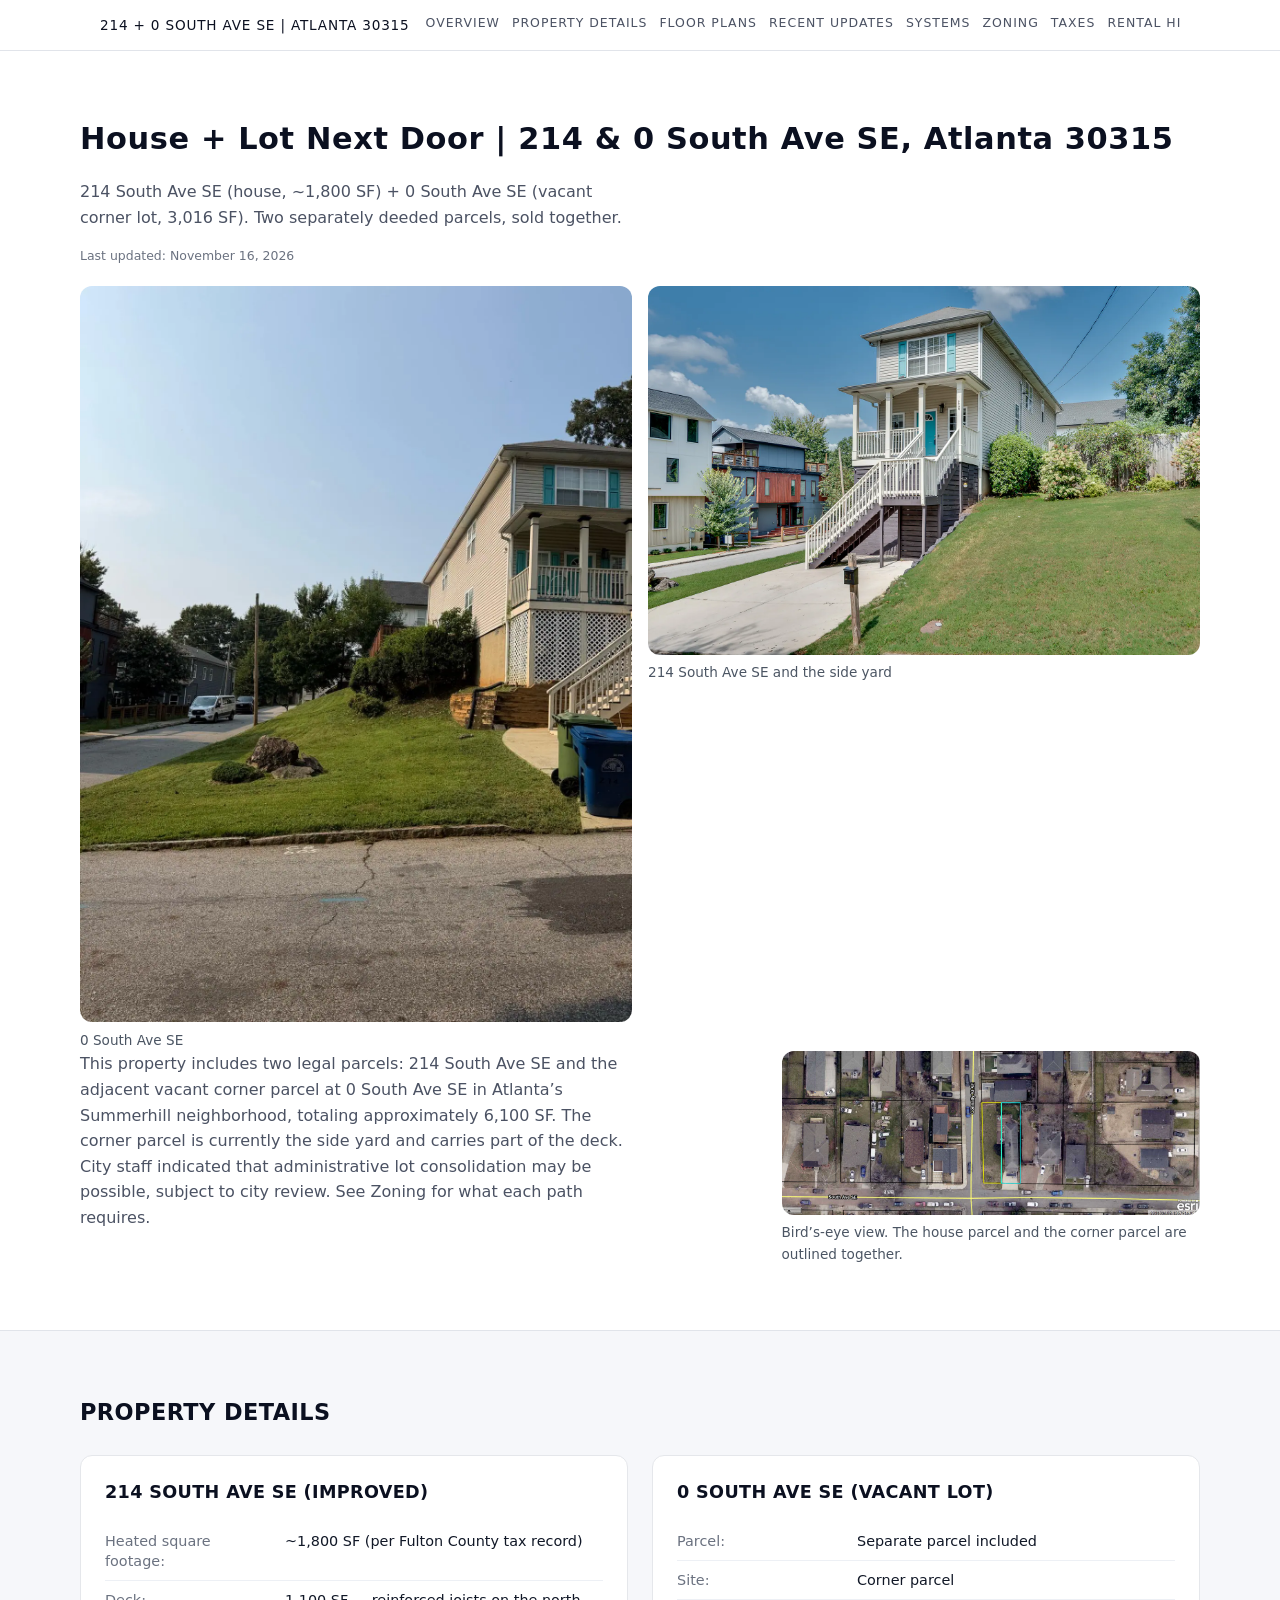
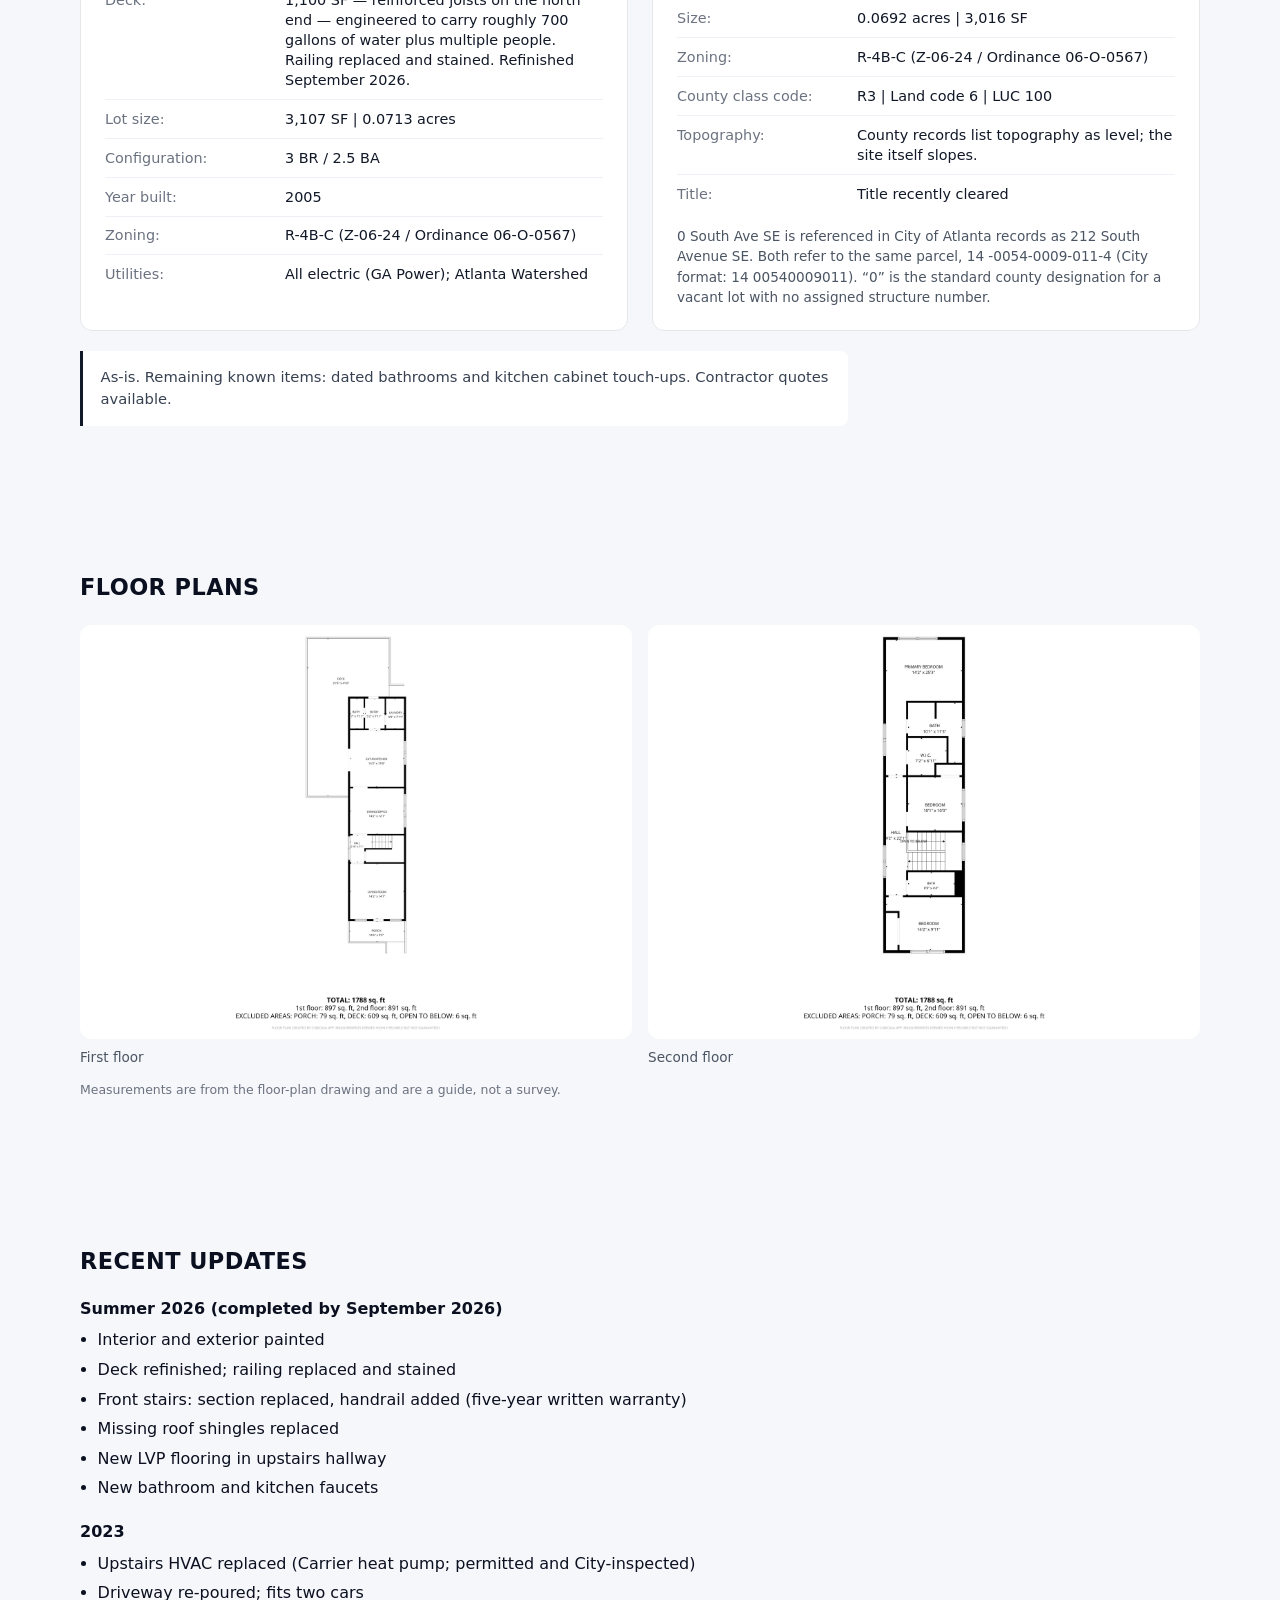
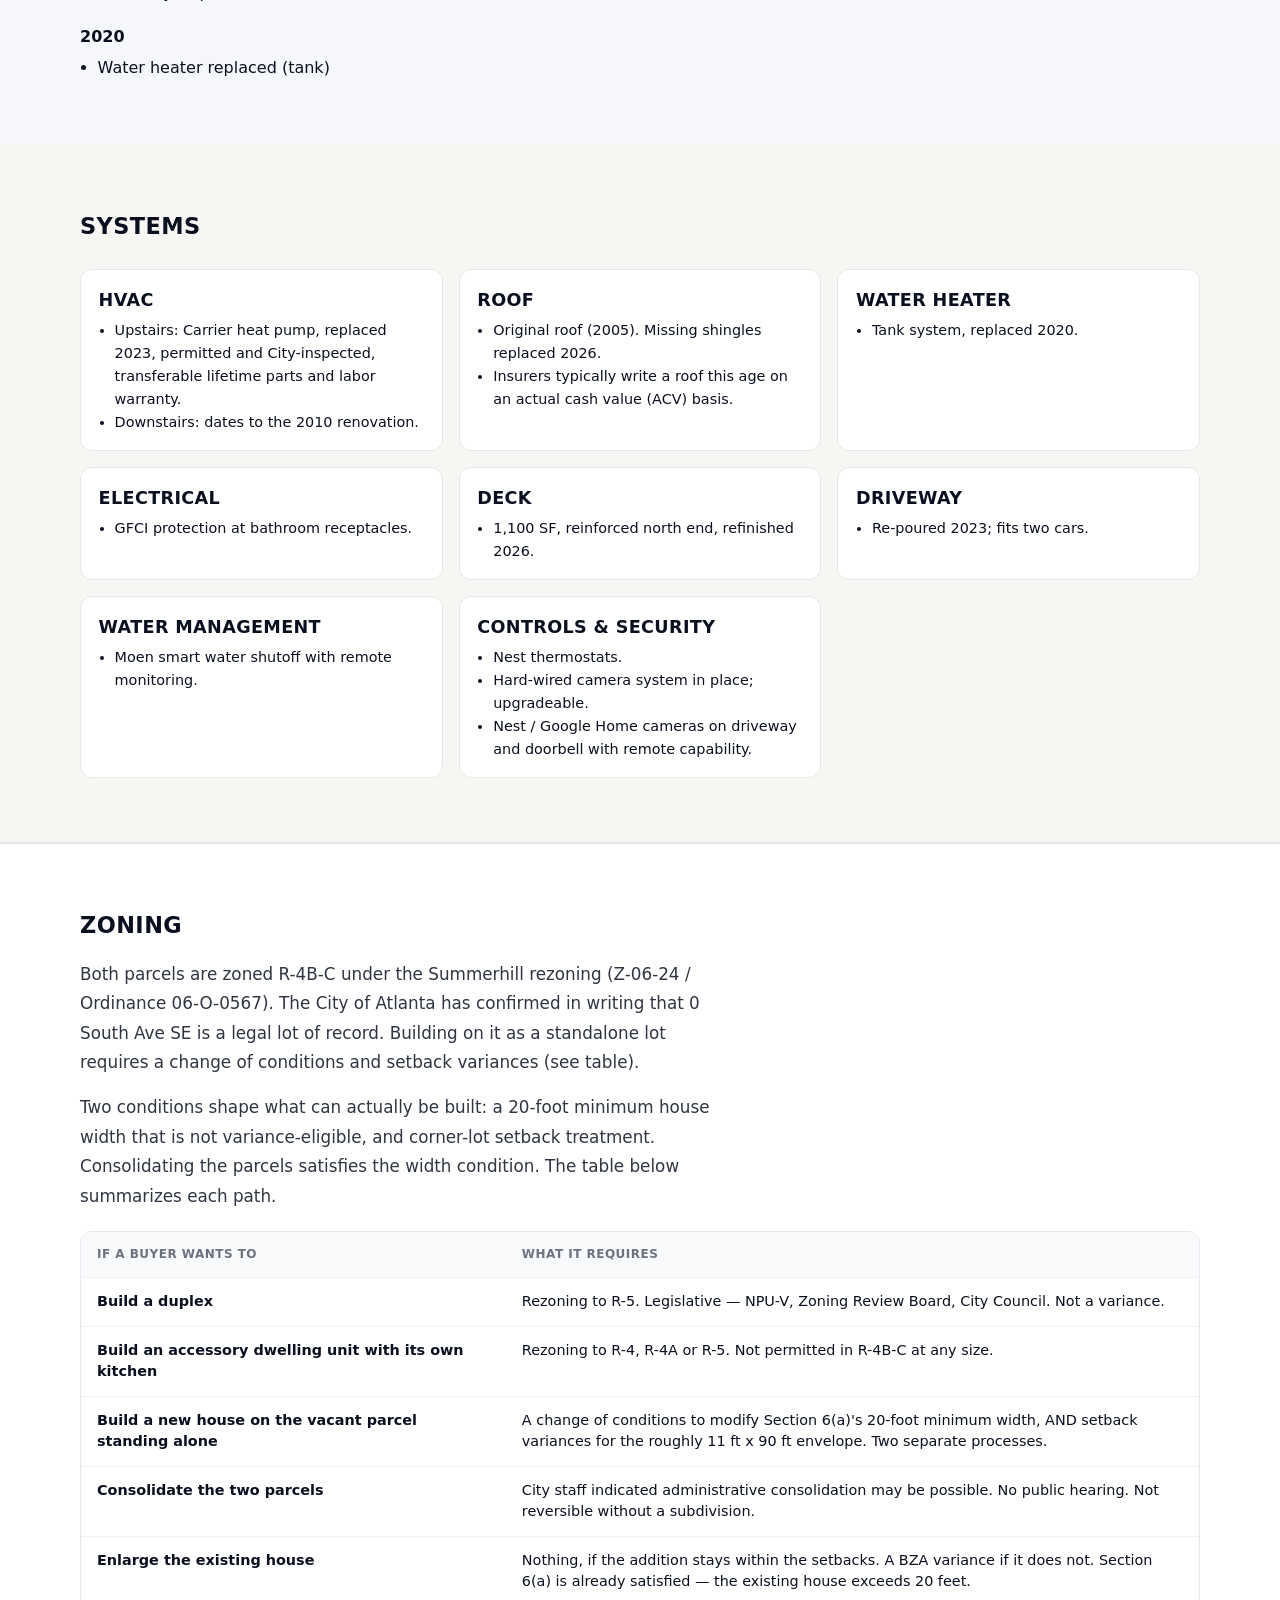
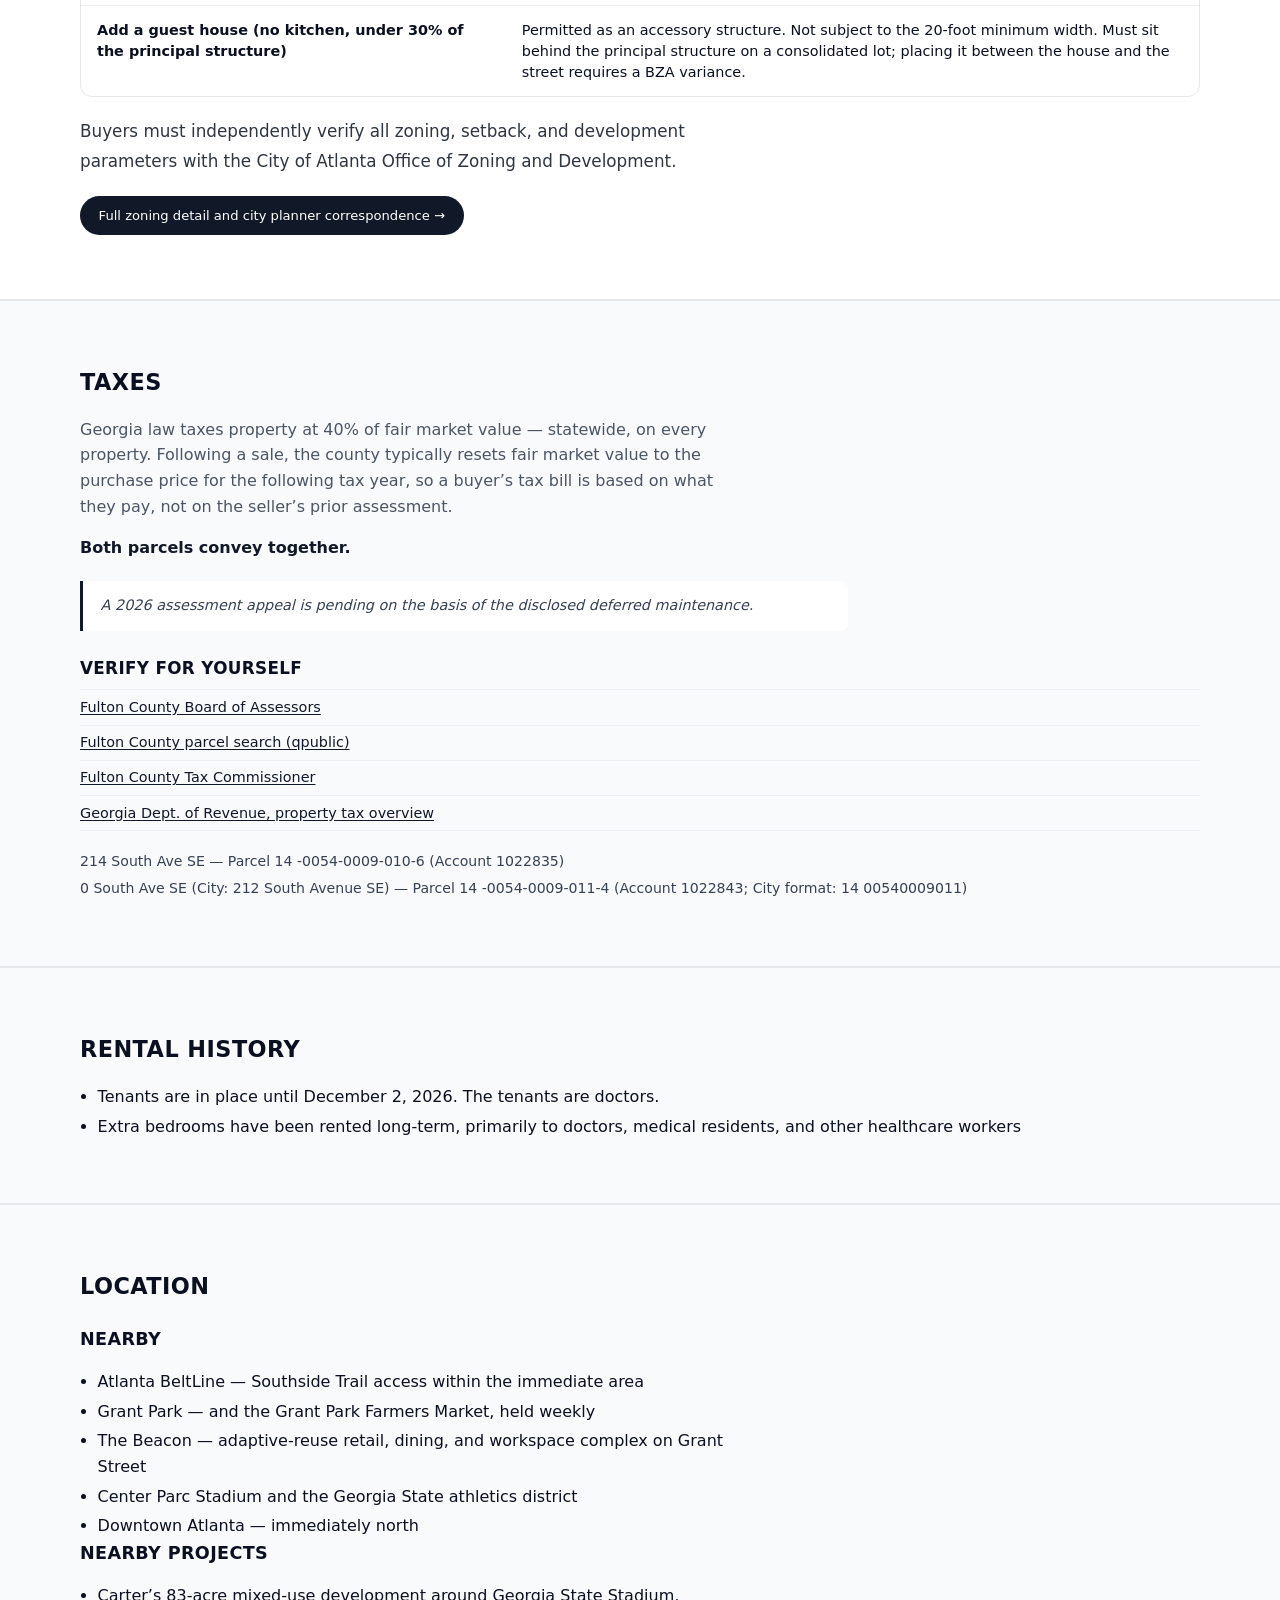
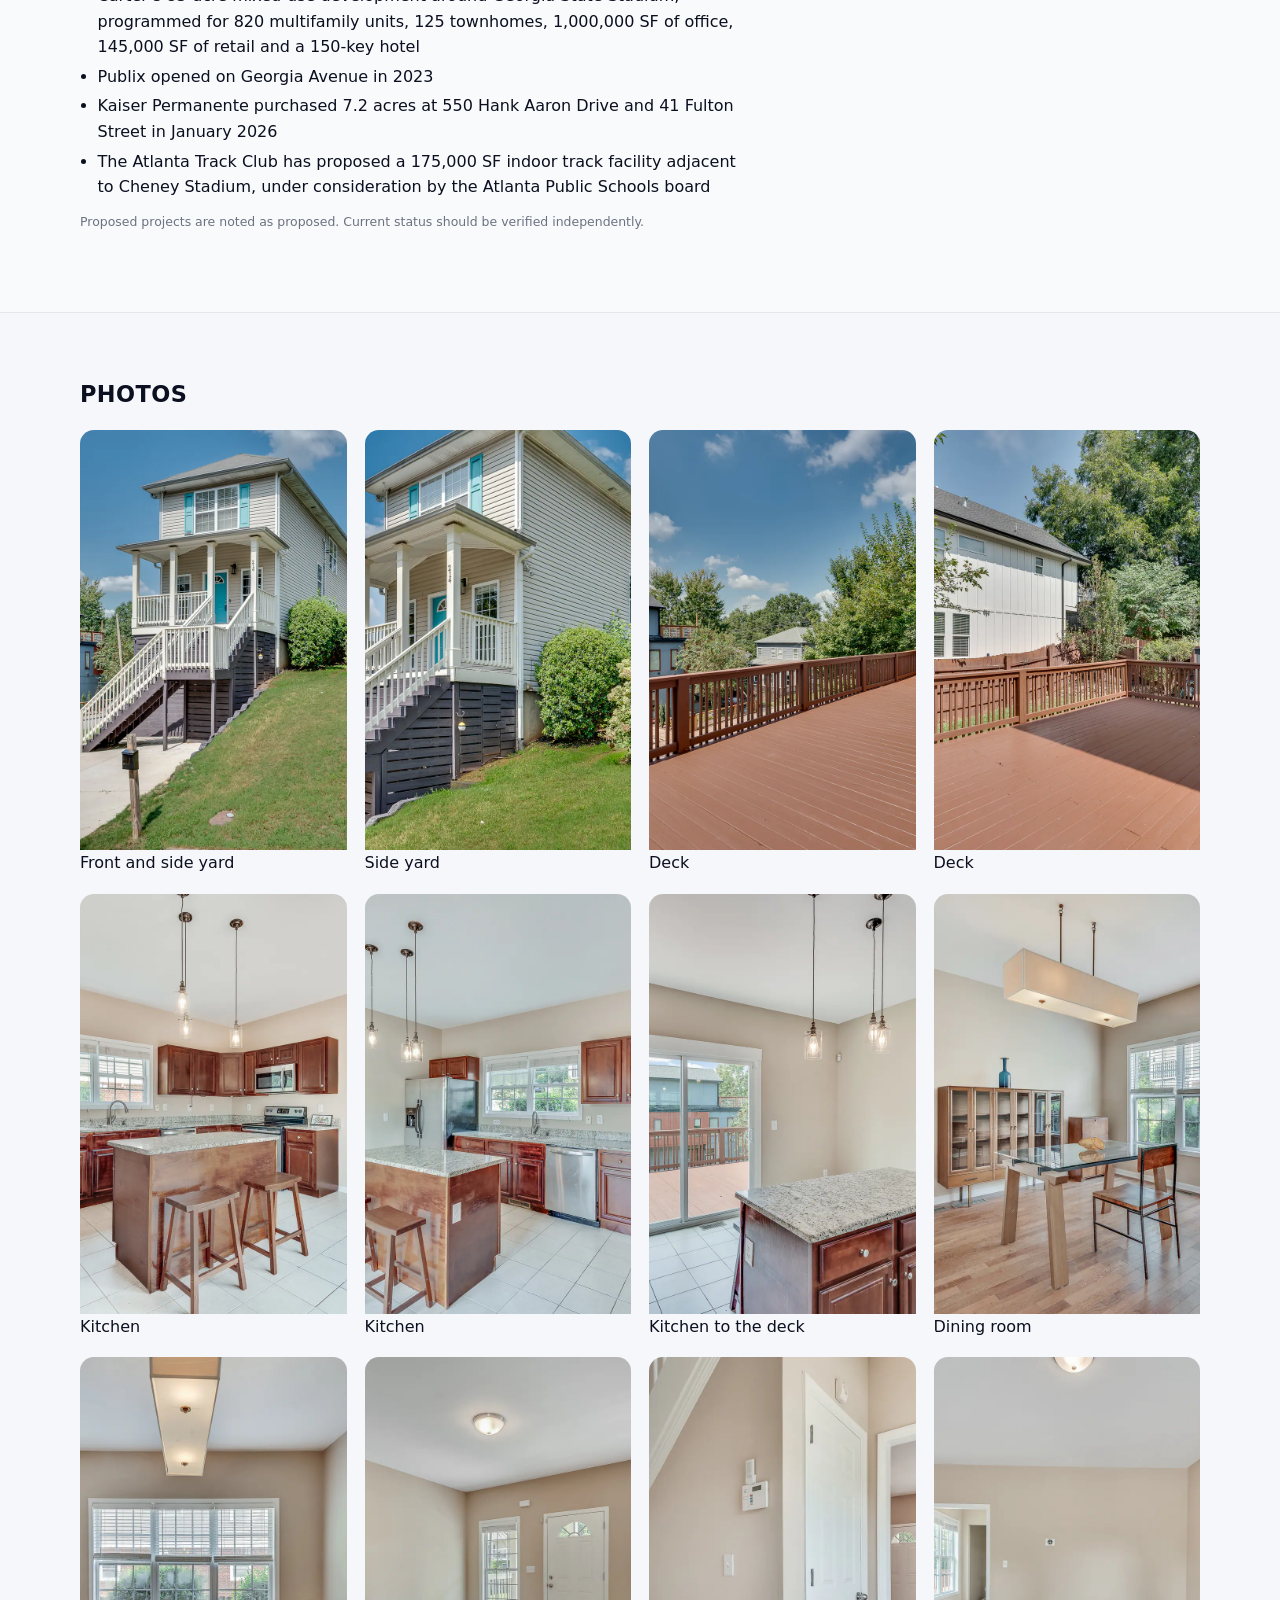
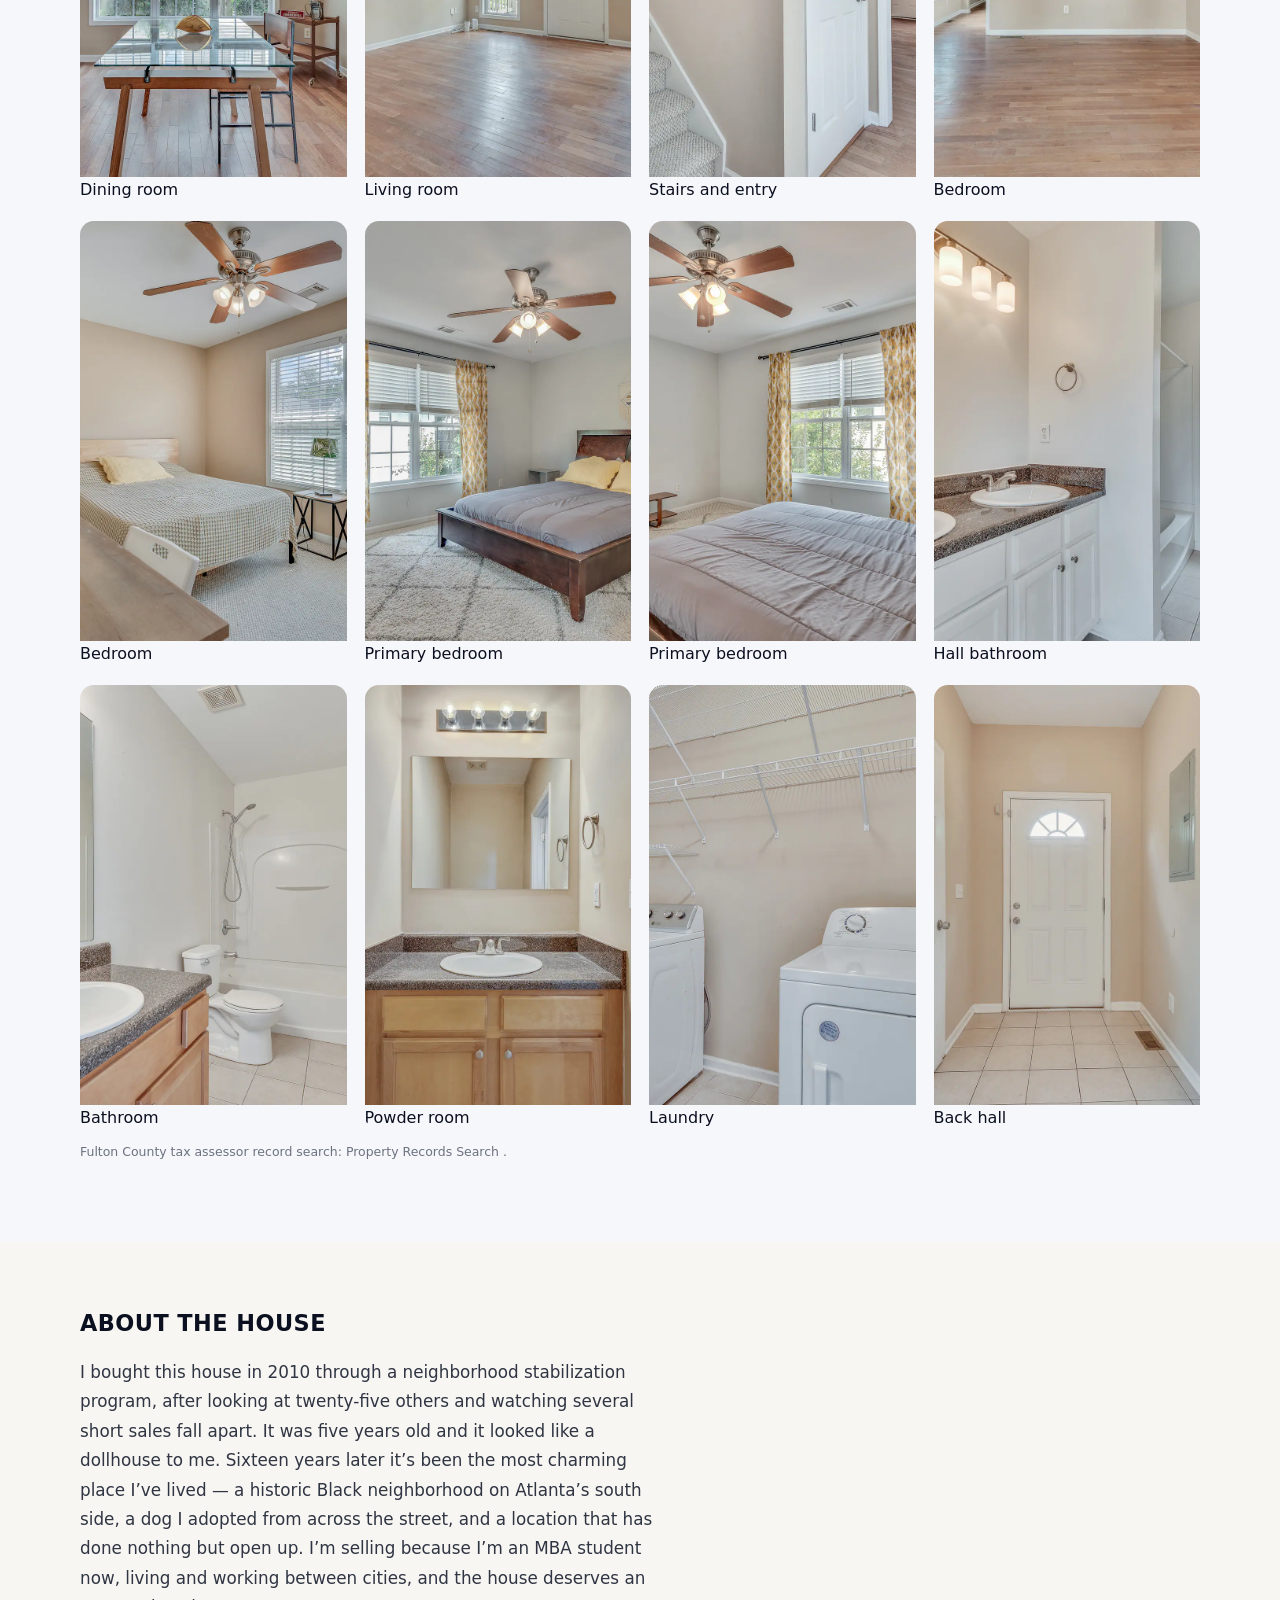
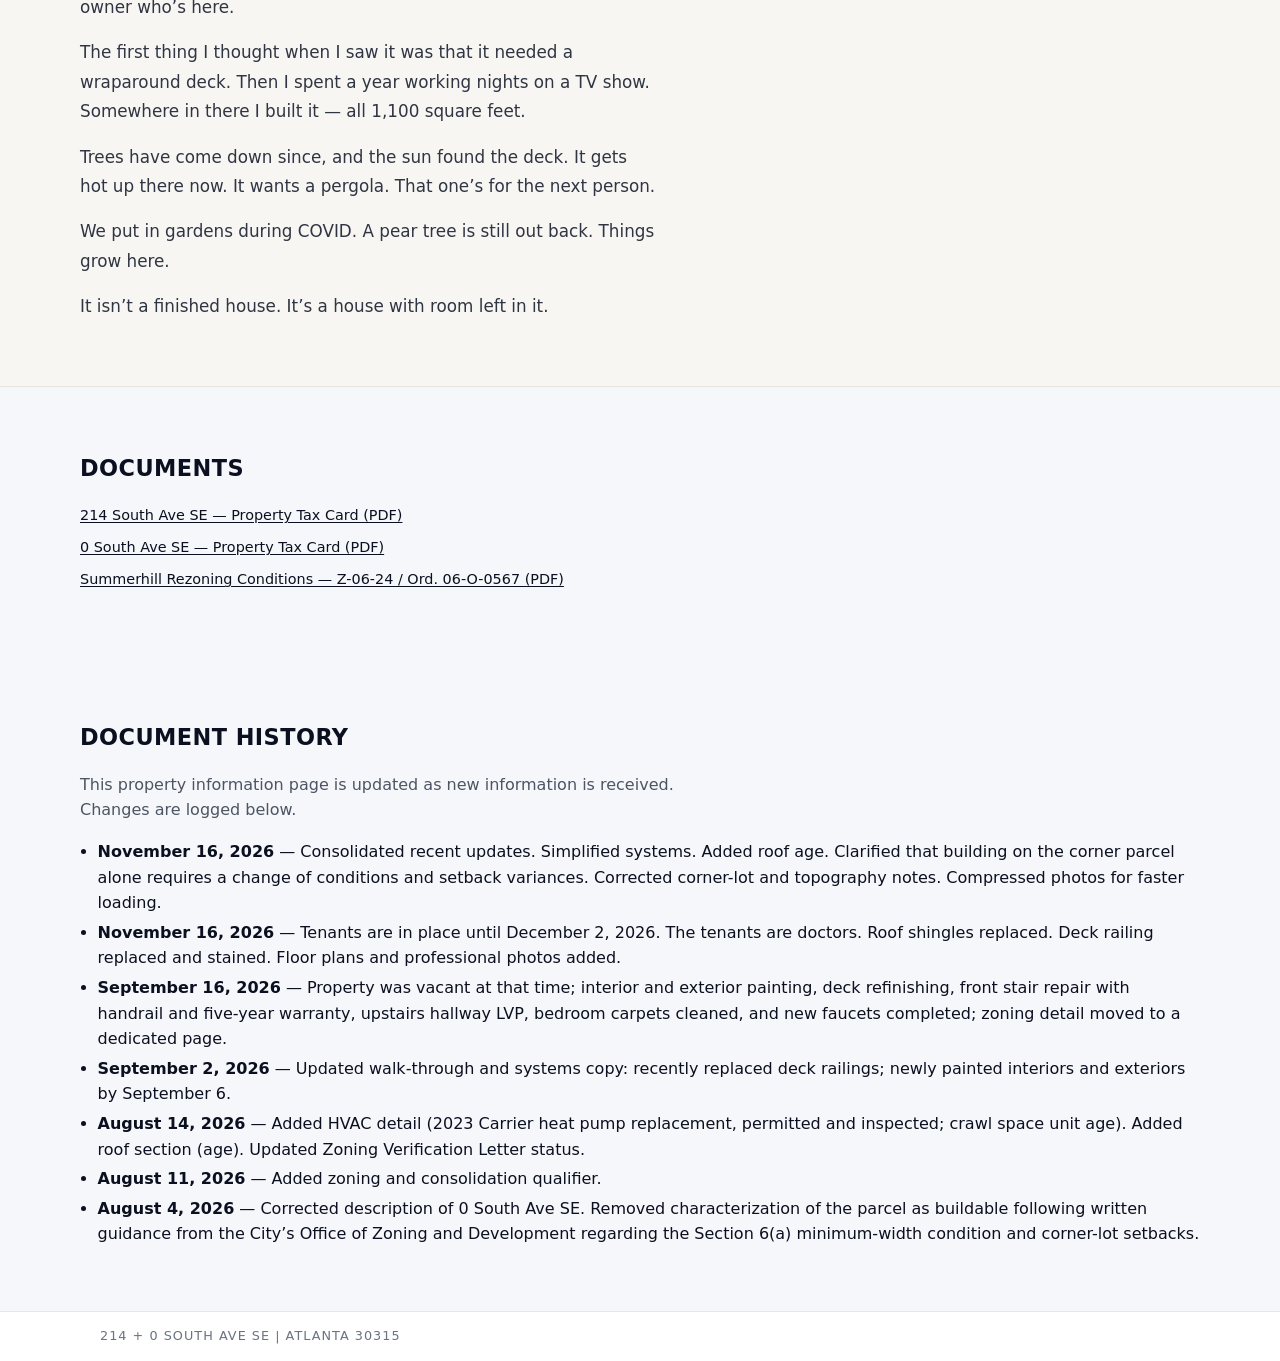
==== commit ddb10708: "Put the house photo back beside 0 South Ave. That Downloads photo belongs in the top pair as well as" ====
--- a/index.html
+++ b/index.html
@@ -79,6 +79,10 @@
   <figure class="site-figure">
     <img src="photos/0_south_ave.webp" alt="0 South Ave SE, the corner parcel" width="1200" height="1600" decoding="async" />
     <figcaption>0 South Ave SE</figcaption>
+  </figure>
+  <figure class="site-figure">
+    <img src="photos/sabrina-03.webp" alt="214 South Ave SE, front porch and the side yard" width="1600" height="1068" loading="lazy" decoding="async" />
+    <figcaption>214 South Ave SE and the side yard</figcaption>
   </figure>
 </div>
 
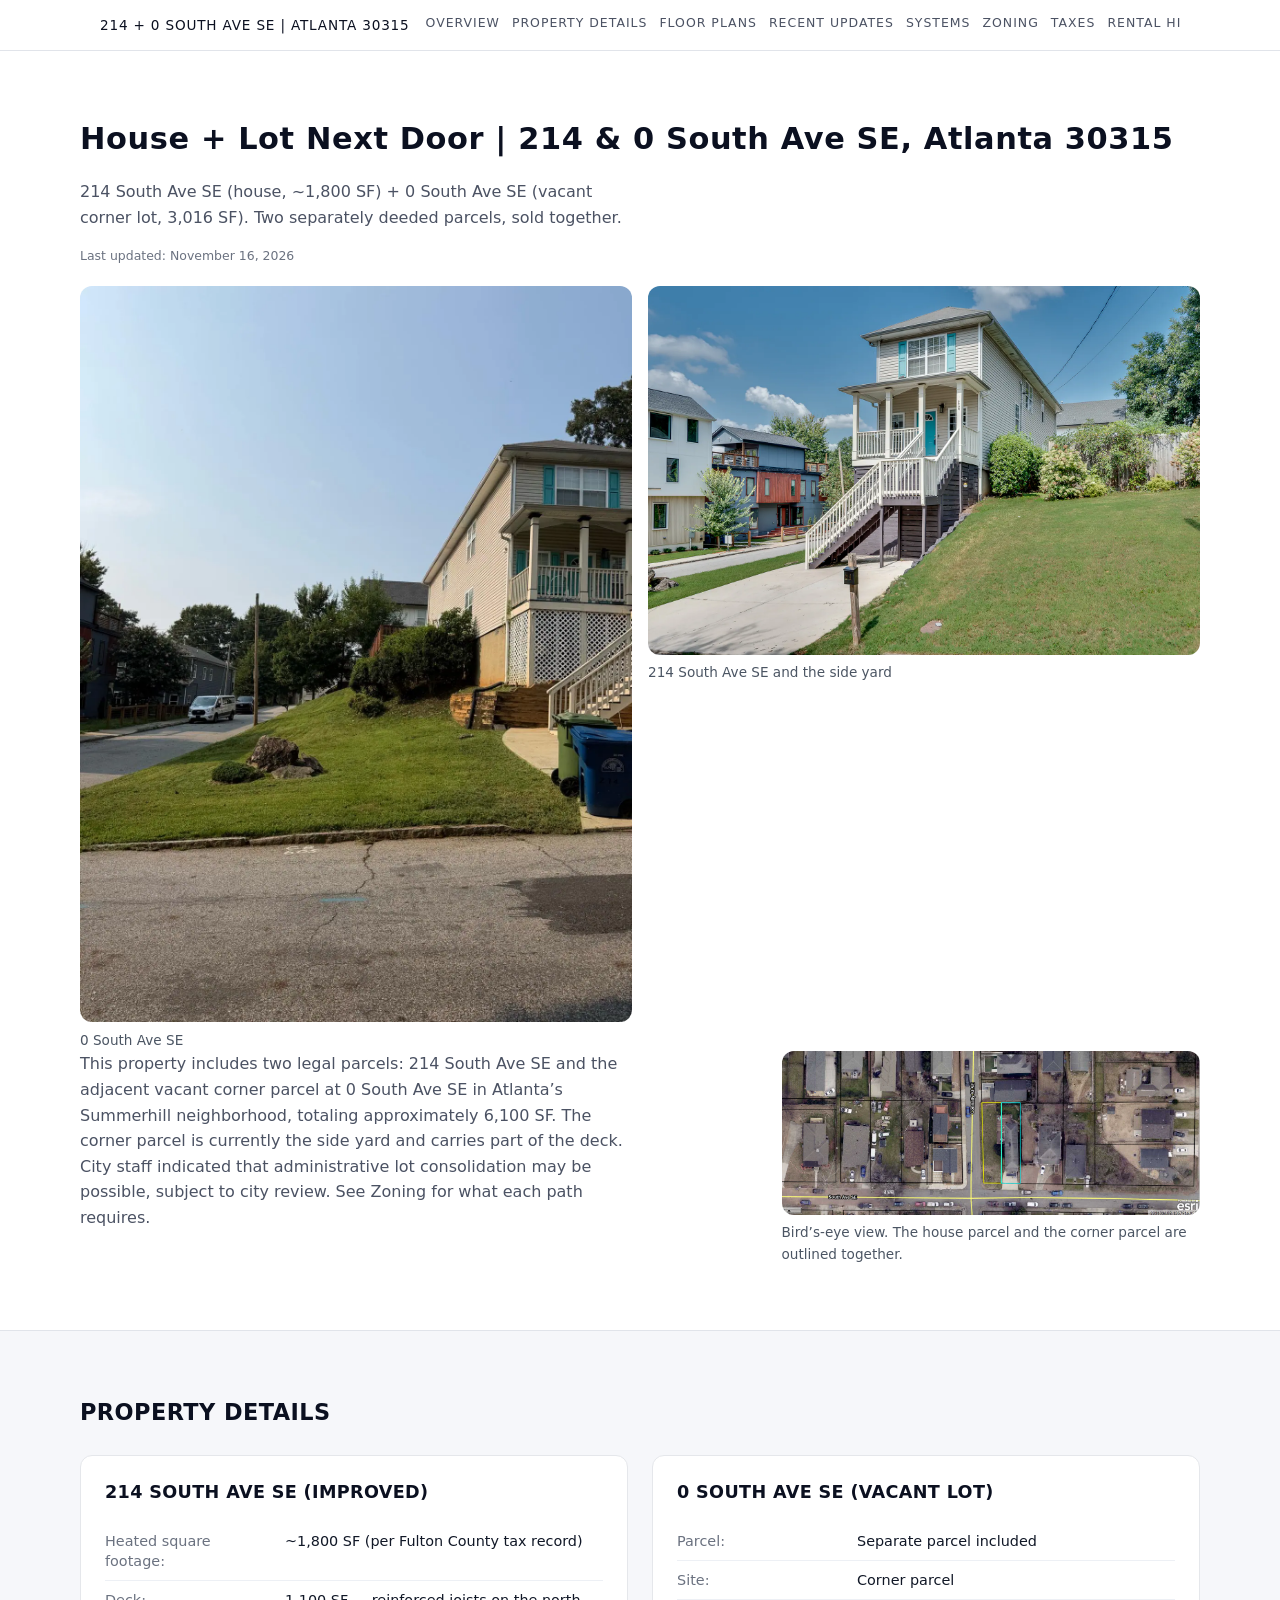
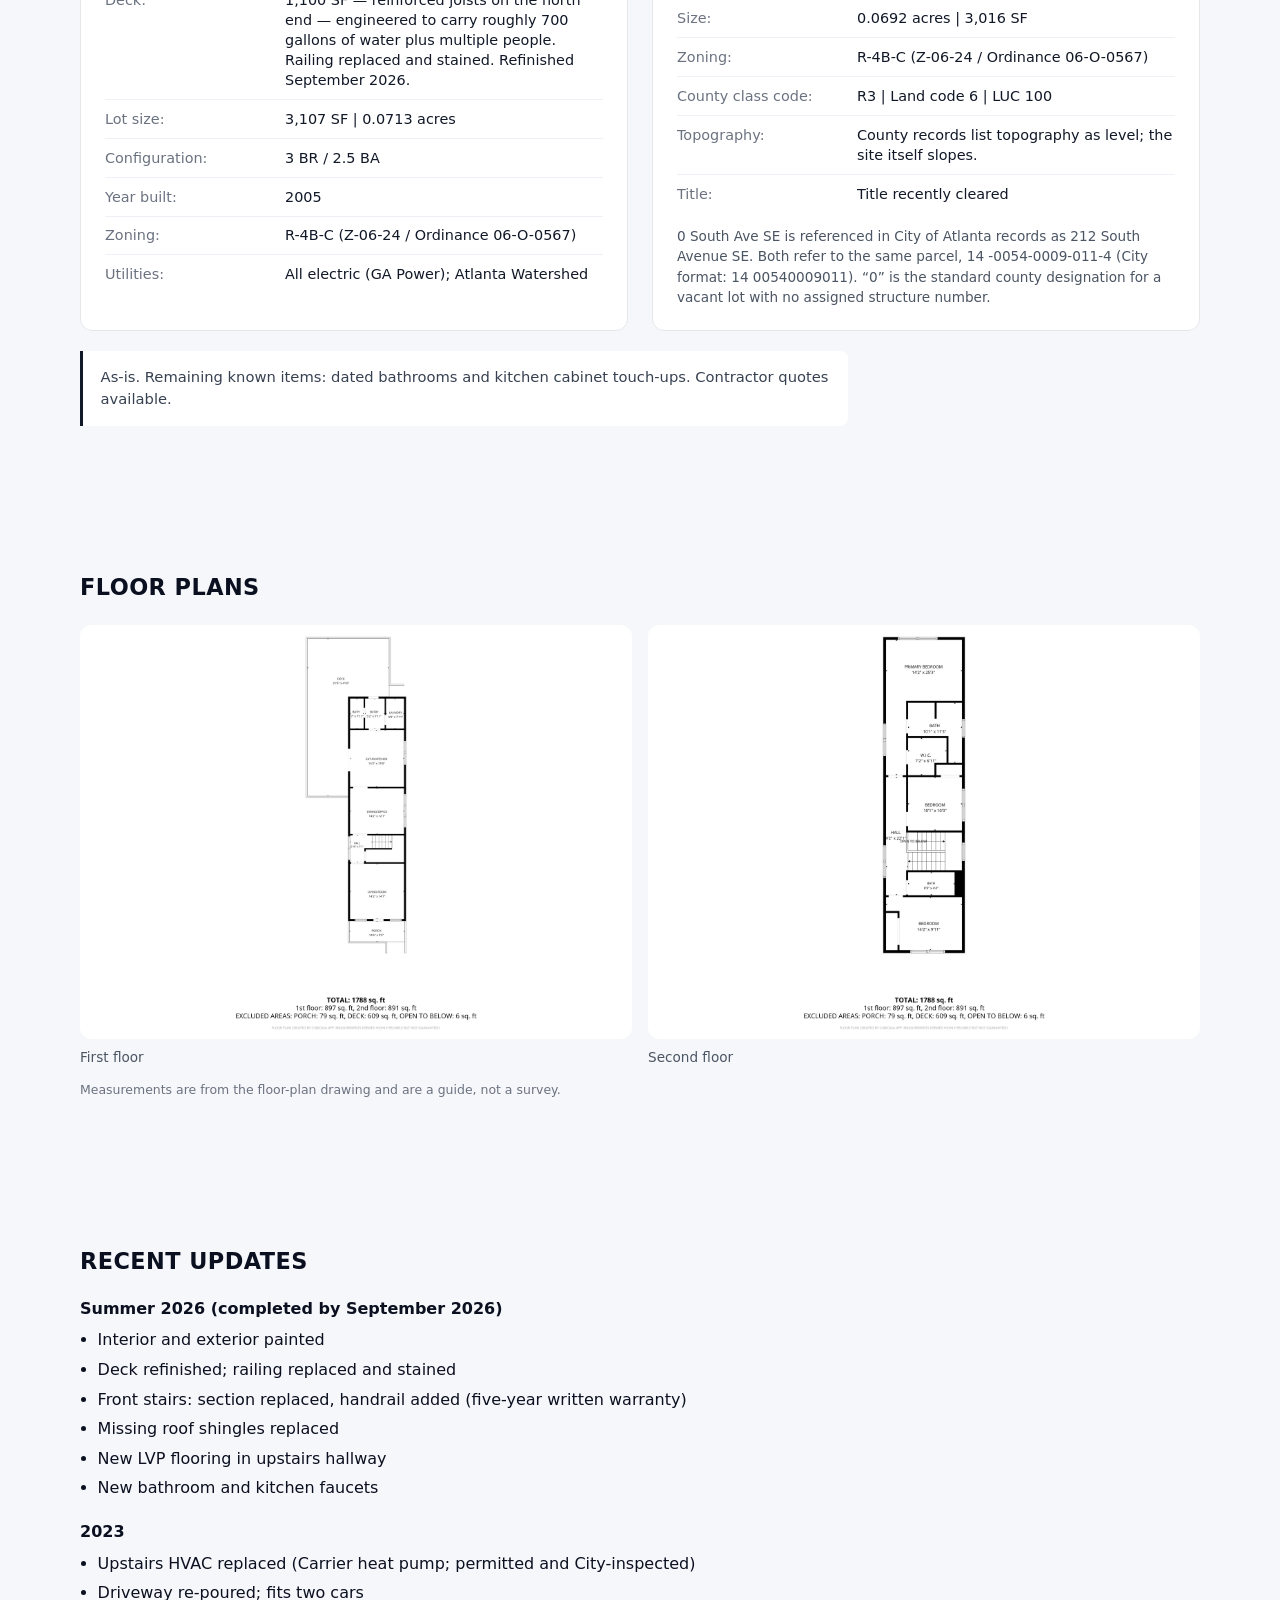
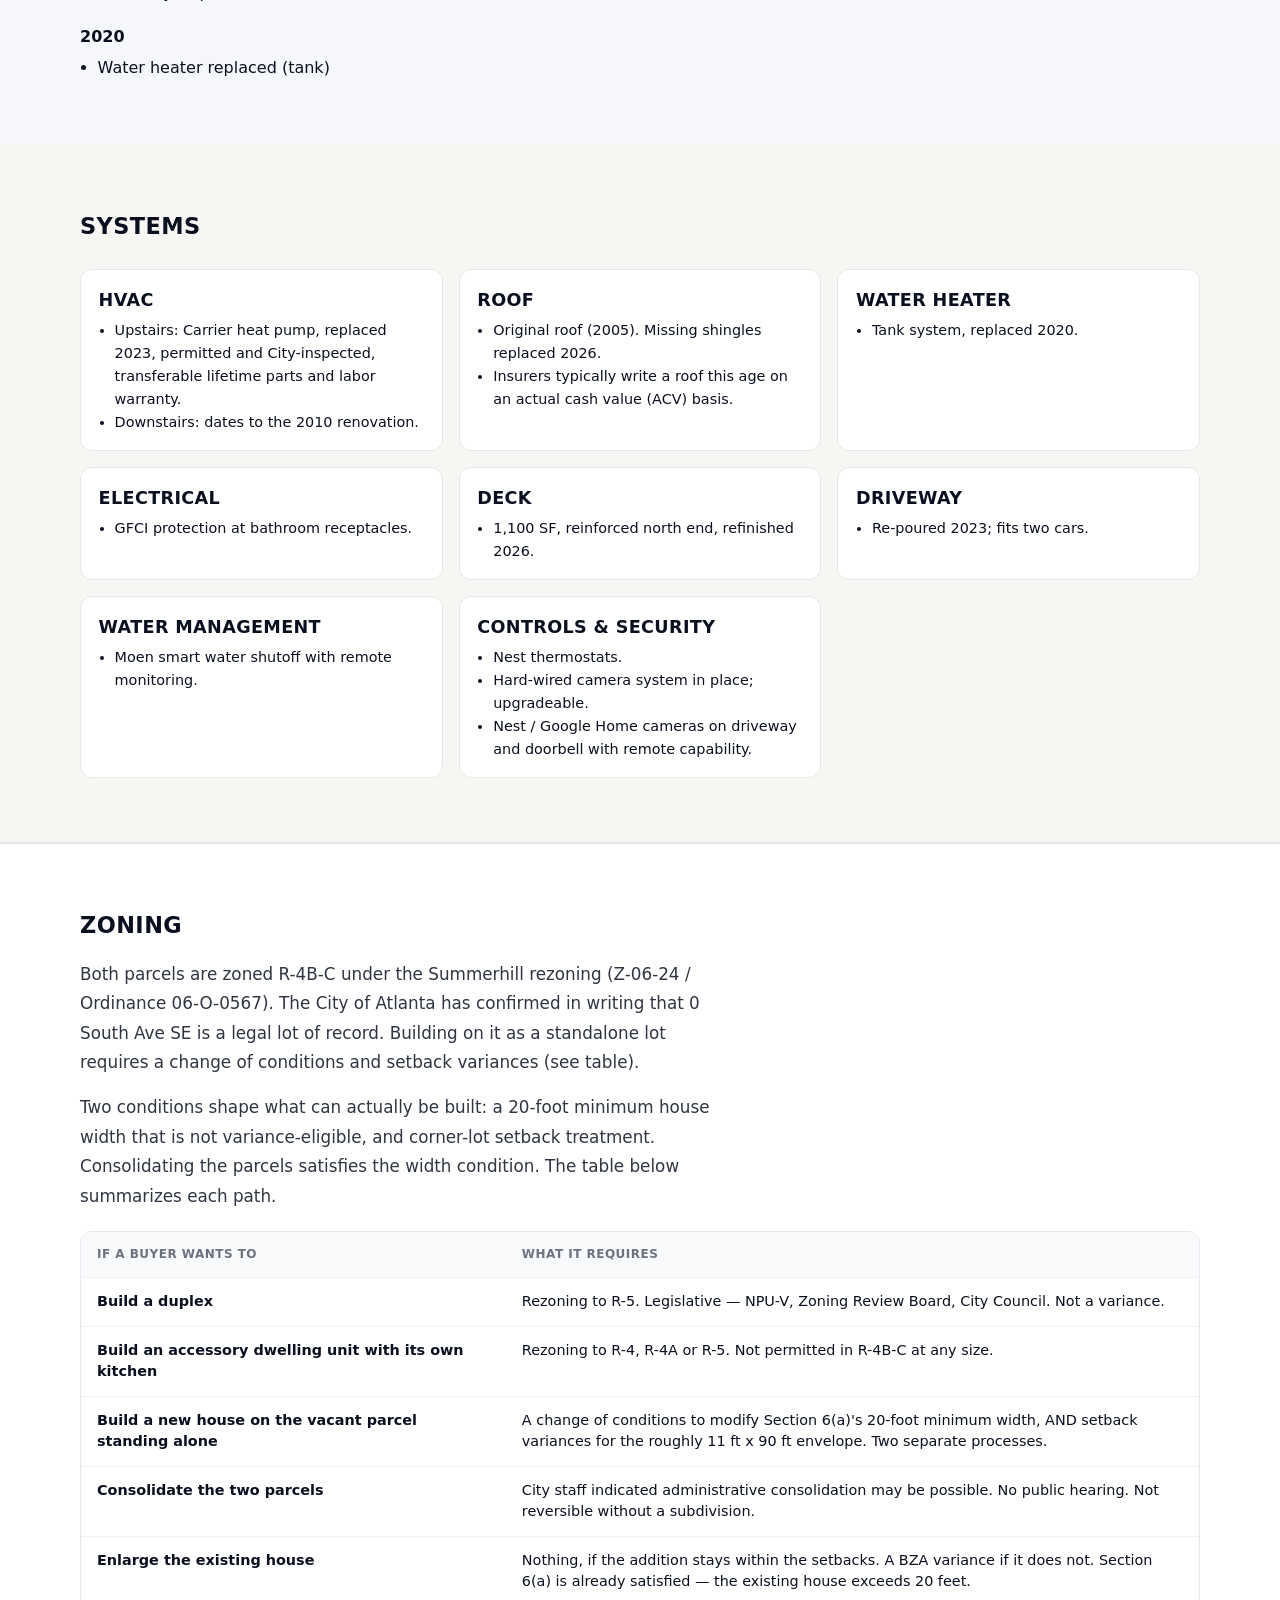
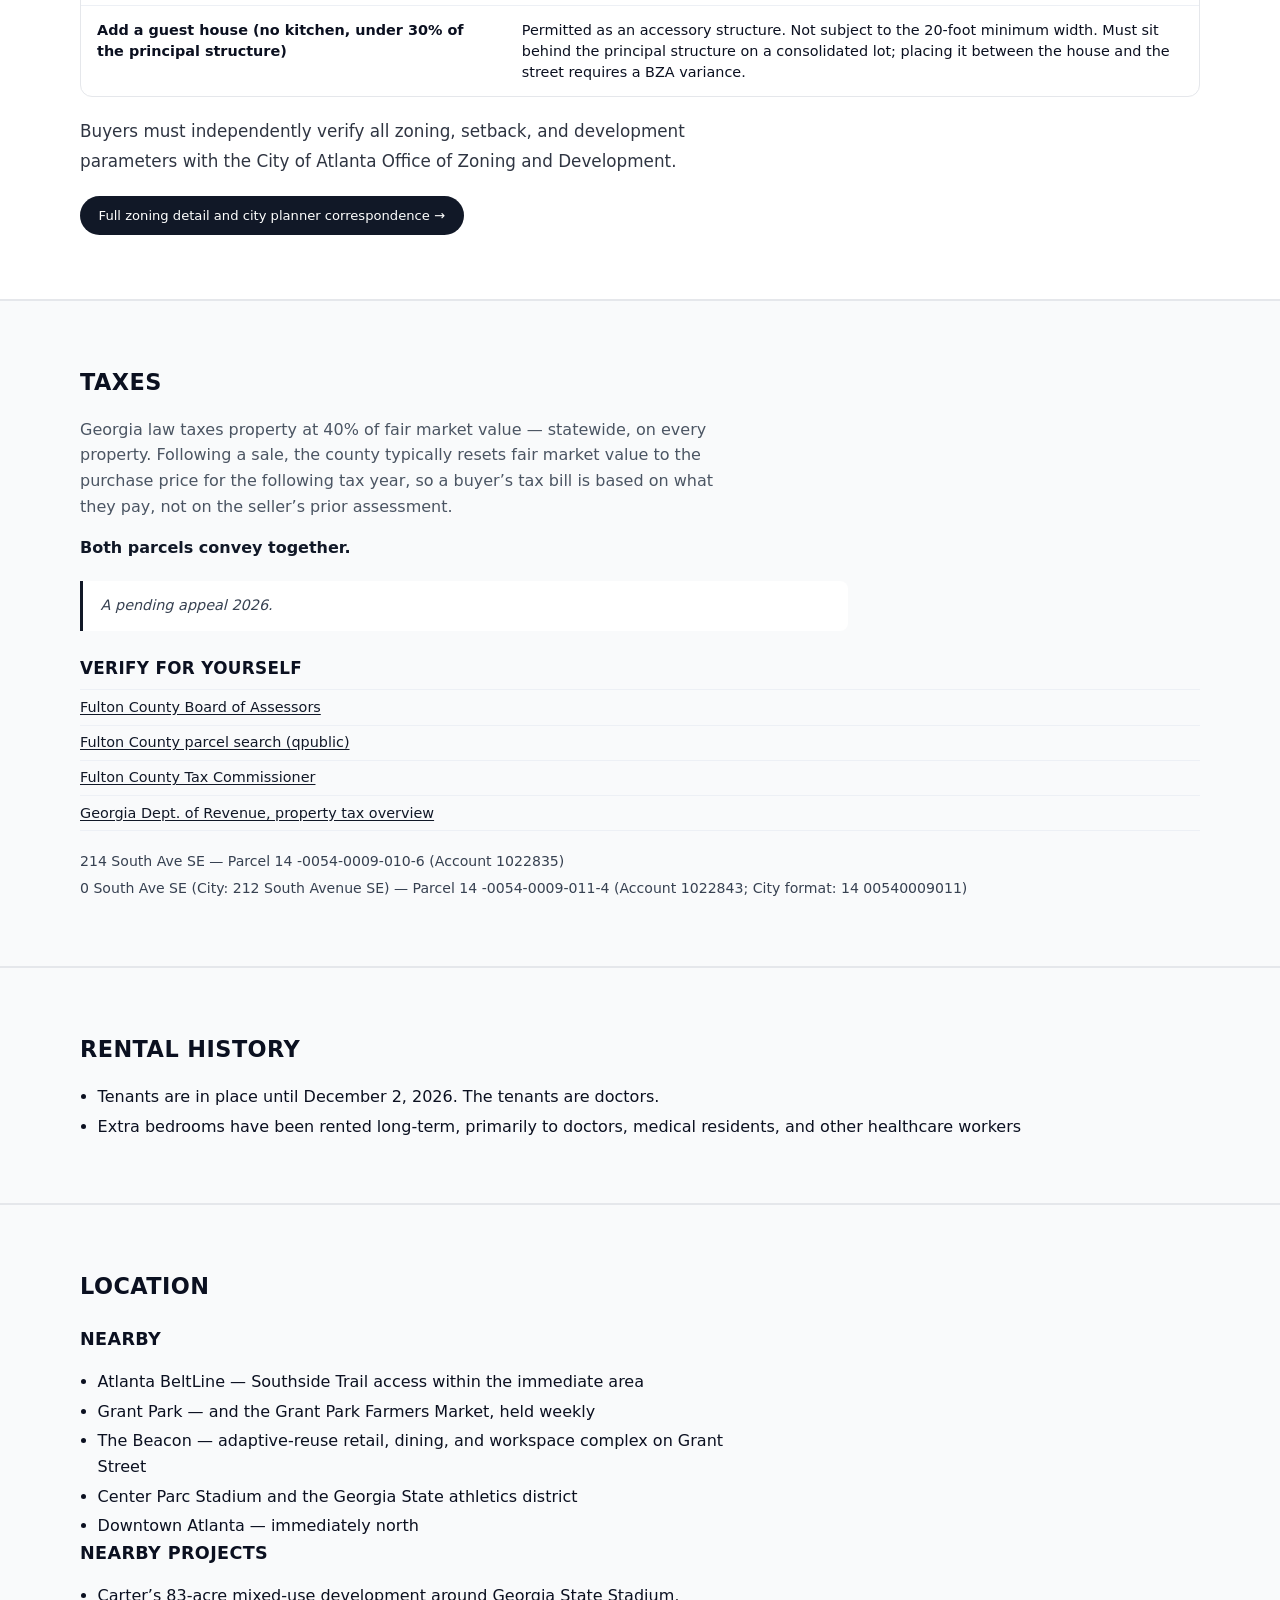
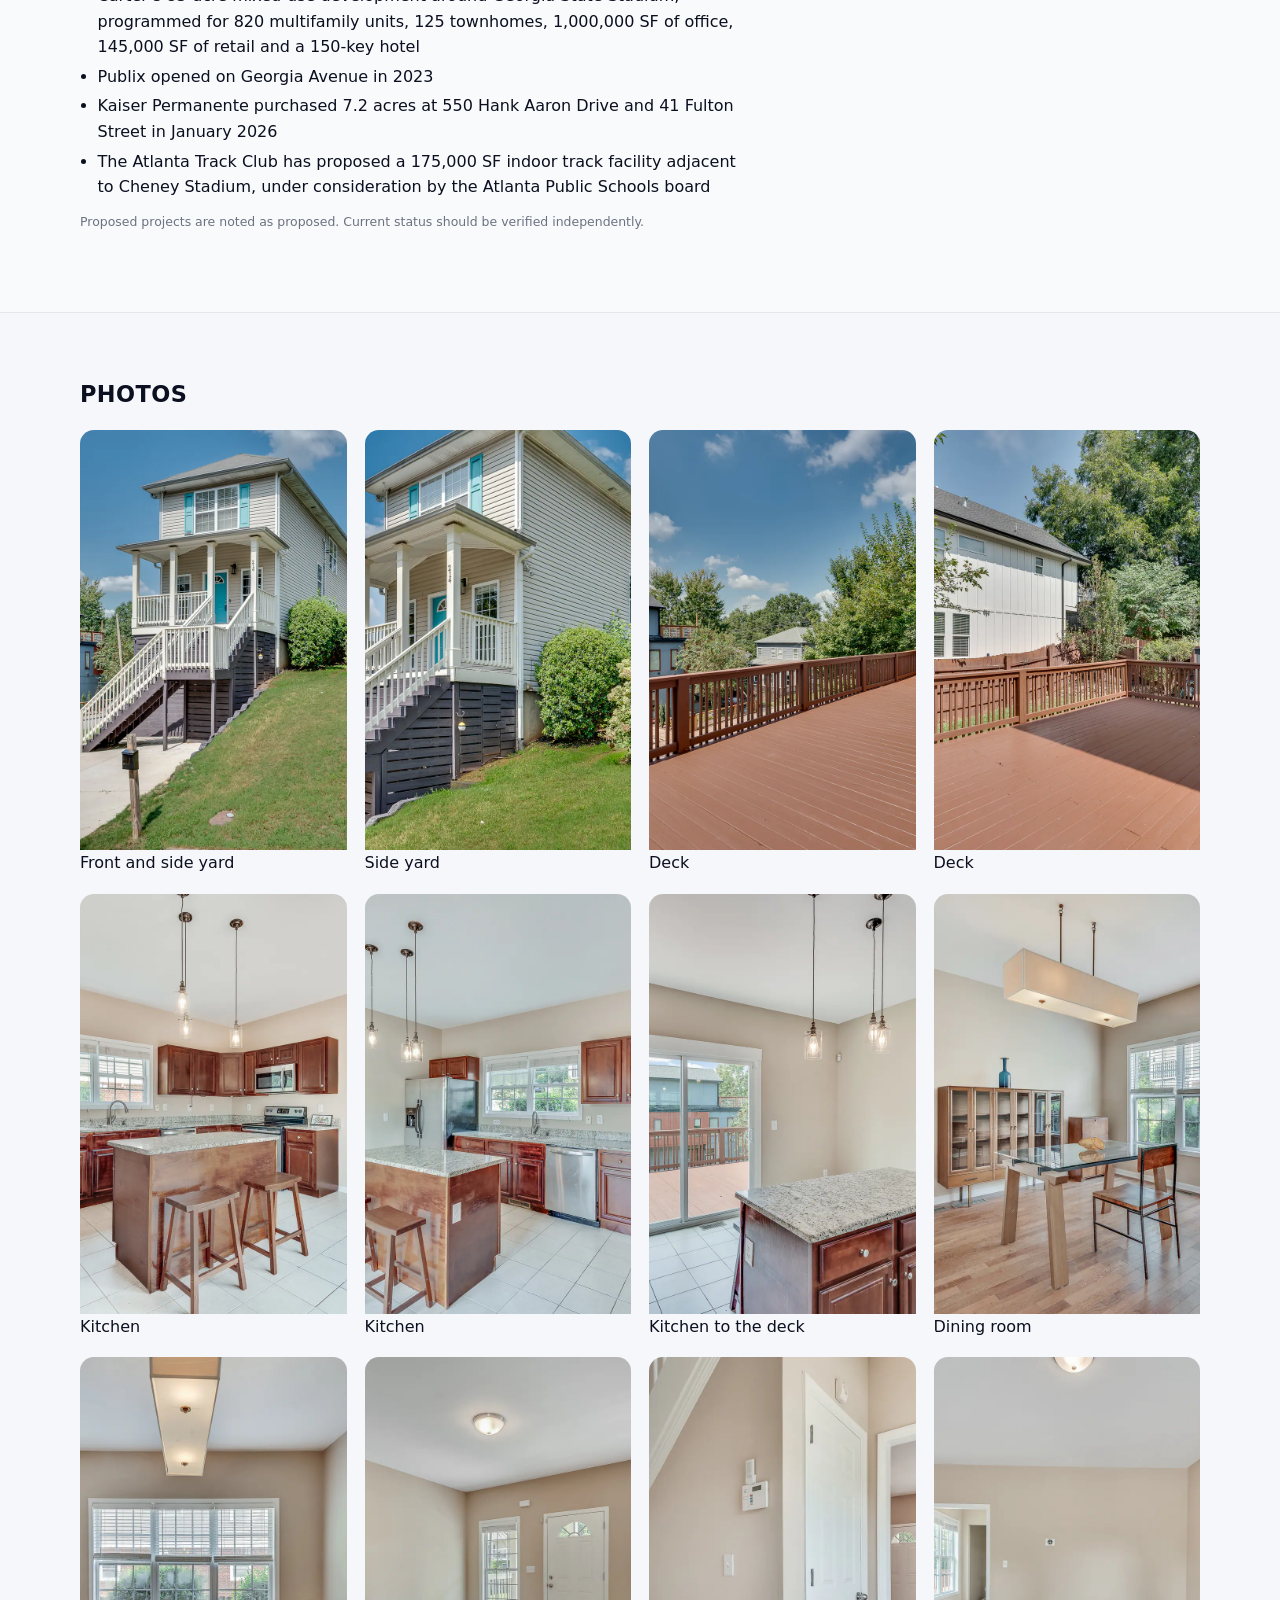
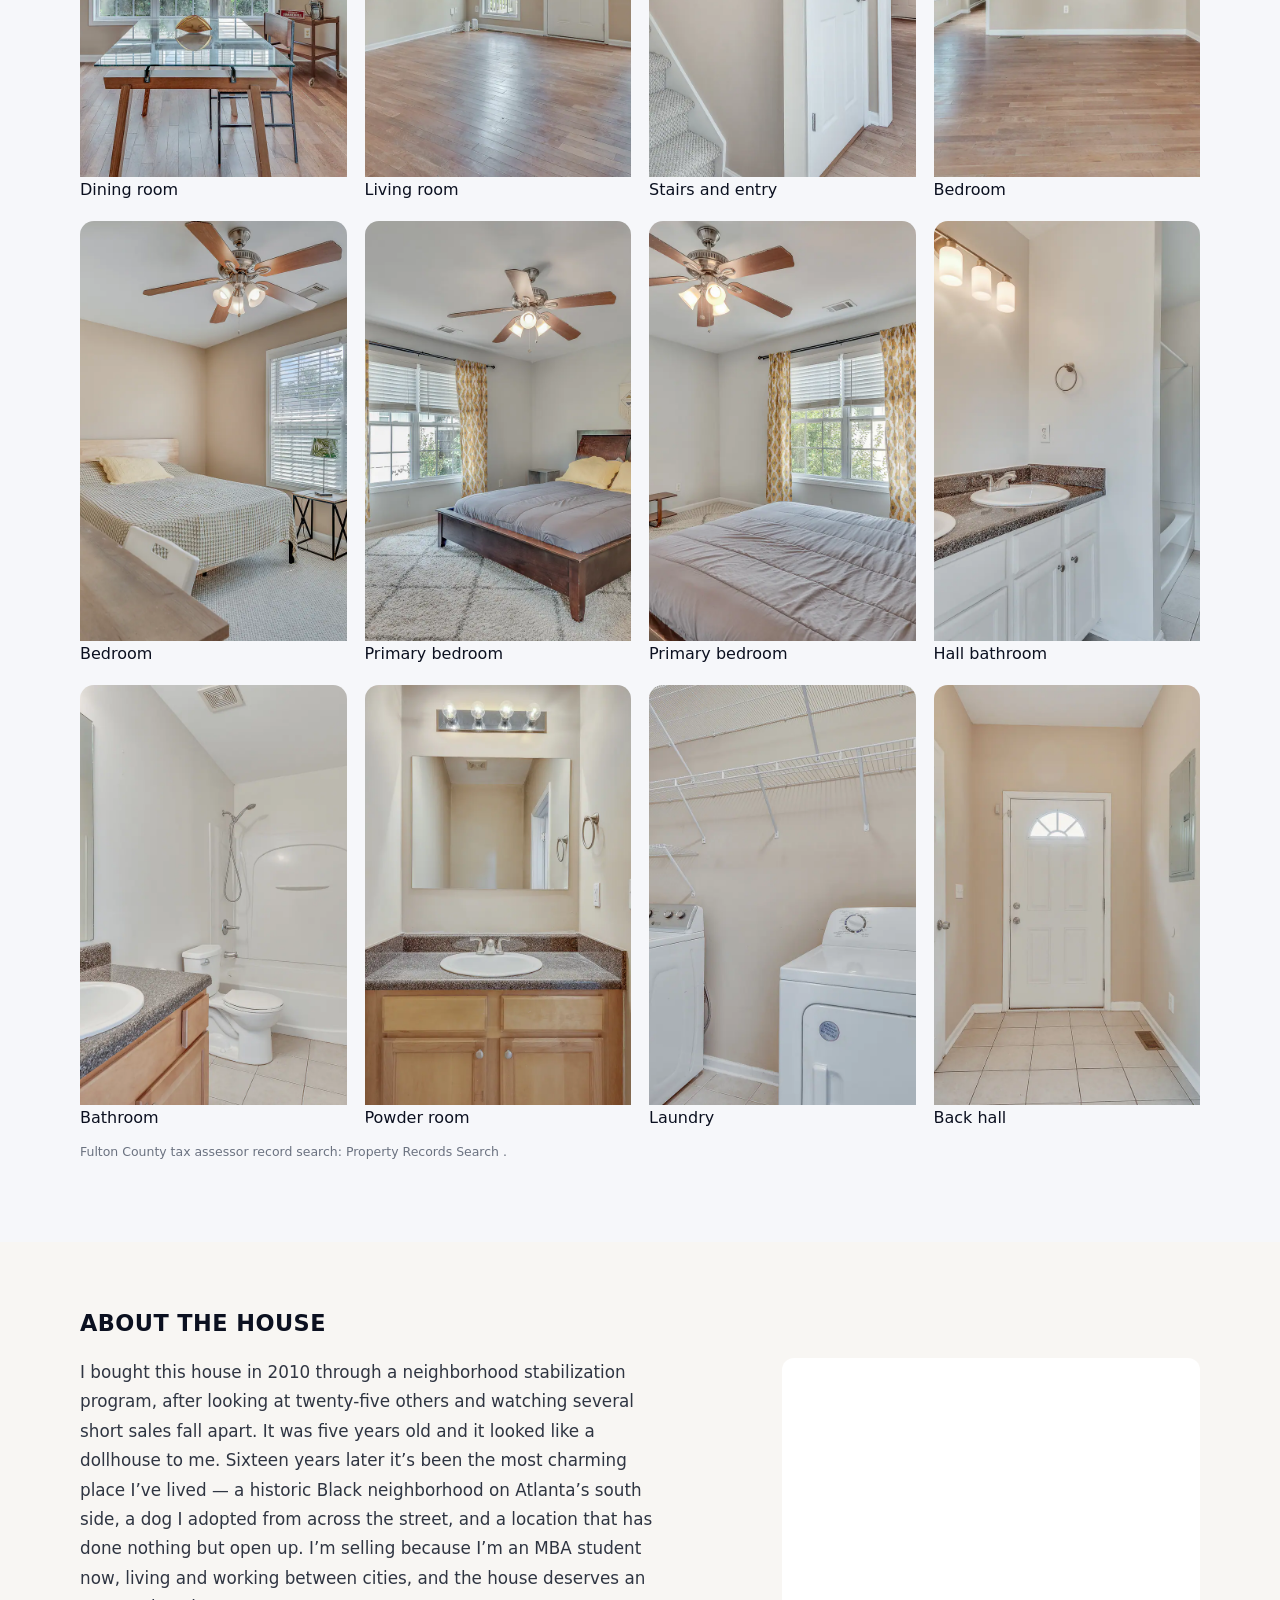
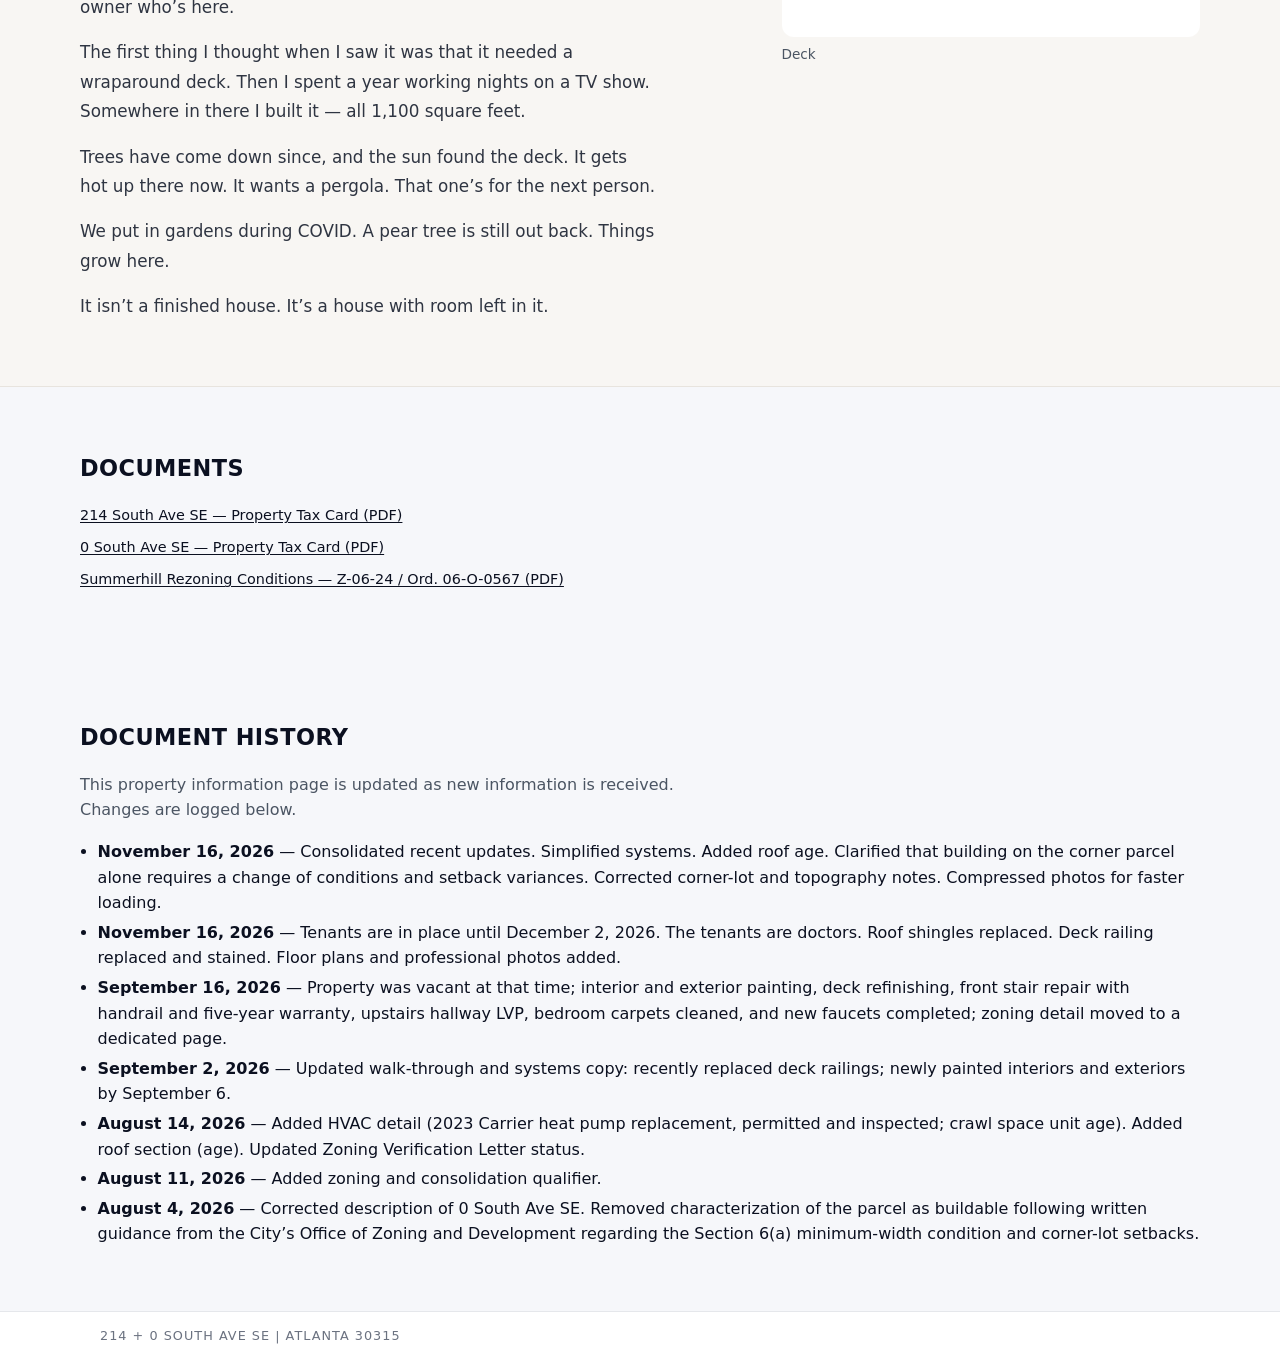
==== commit e8292415: "Shorten the tax appeal line and show the deck beside the house story. The appeal note no longer ment" ====
--- a/index.html
+++ b/index.html
@@ -318,7 +318,7 @@
     </p>
 
     <p class="tax-status">
-      A 2026 assessment appeal is pending on the basis of the disclosed deferred maintenance.
+      A pending appeal 2026.
     </p>
 
     <div class="tax-verify">
@@ -435,6 +435,7 @@
 <section id="about-house" class="section about-house">
   <div class="section-inner">
     <h2>About the House</h2>
+    <div class="hero-grid">
     <div class="about-house-copy">
       <p>
         I bought this house in 2010 through a neighborhood stabilization program, after looking at twenty-five others and watching several short sales fall apart. It was five years old and it looked like a dollhouse to me. Sixteen years later it’s been the most charming place I’ve lived — a historic Black neighborhood on Atlanta’s south side, a dog I adopted from across the street, and a location that has done nothing but open up. I’m selling because I’m an MBA student now, living and working between cities, and the house deserves an owner who’s here.
@@ -452,6 +453,11 @@
         It isn’t a finished house. It’s a house with room left in it.
       </p>
     </div>
+    <figure class="site-figure">
+      <img src="photos/sabrina-09.webp" alt="The deck at 214 South Ave SE" width="1600" height="1068" loading="lazy" decoding="async" />
+      <figcaption>Deck</figcaption>
+    </figure>
+    </div>
   </div>
 </section>
 
